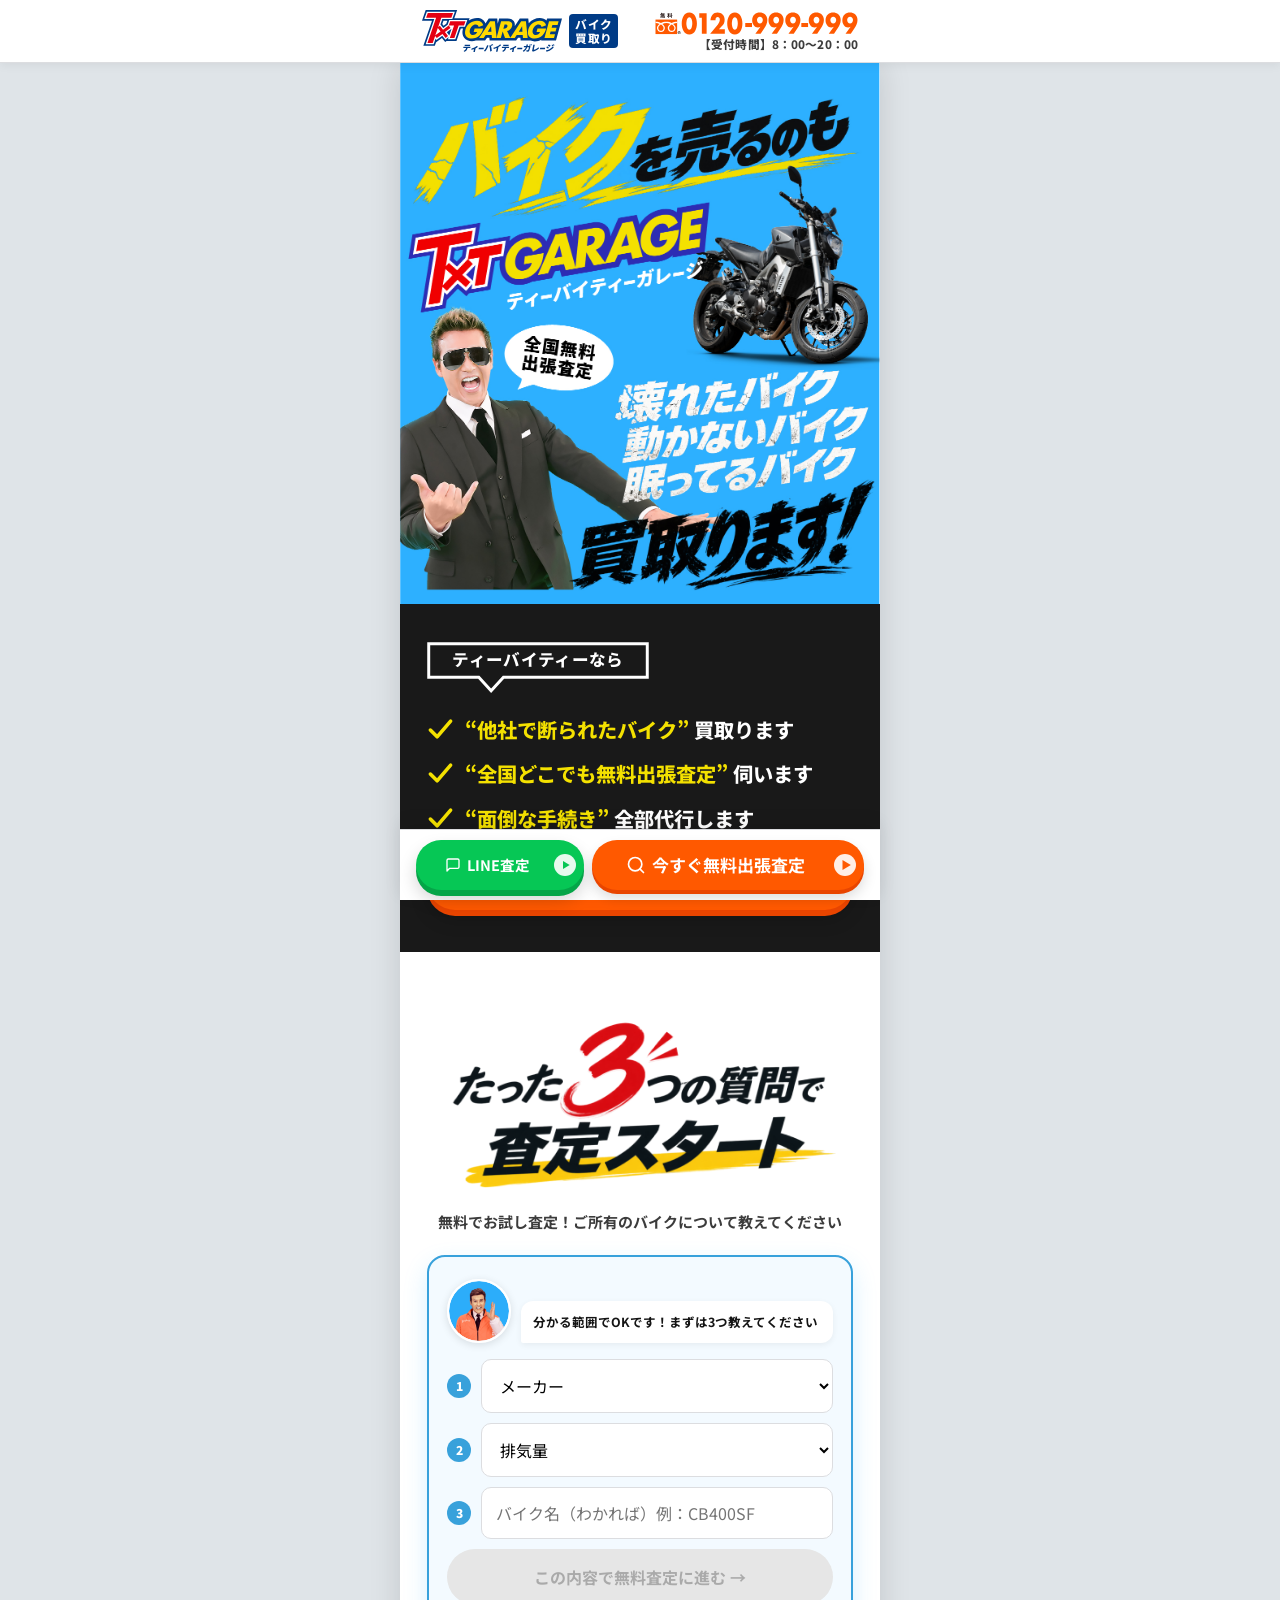
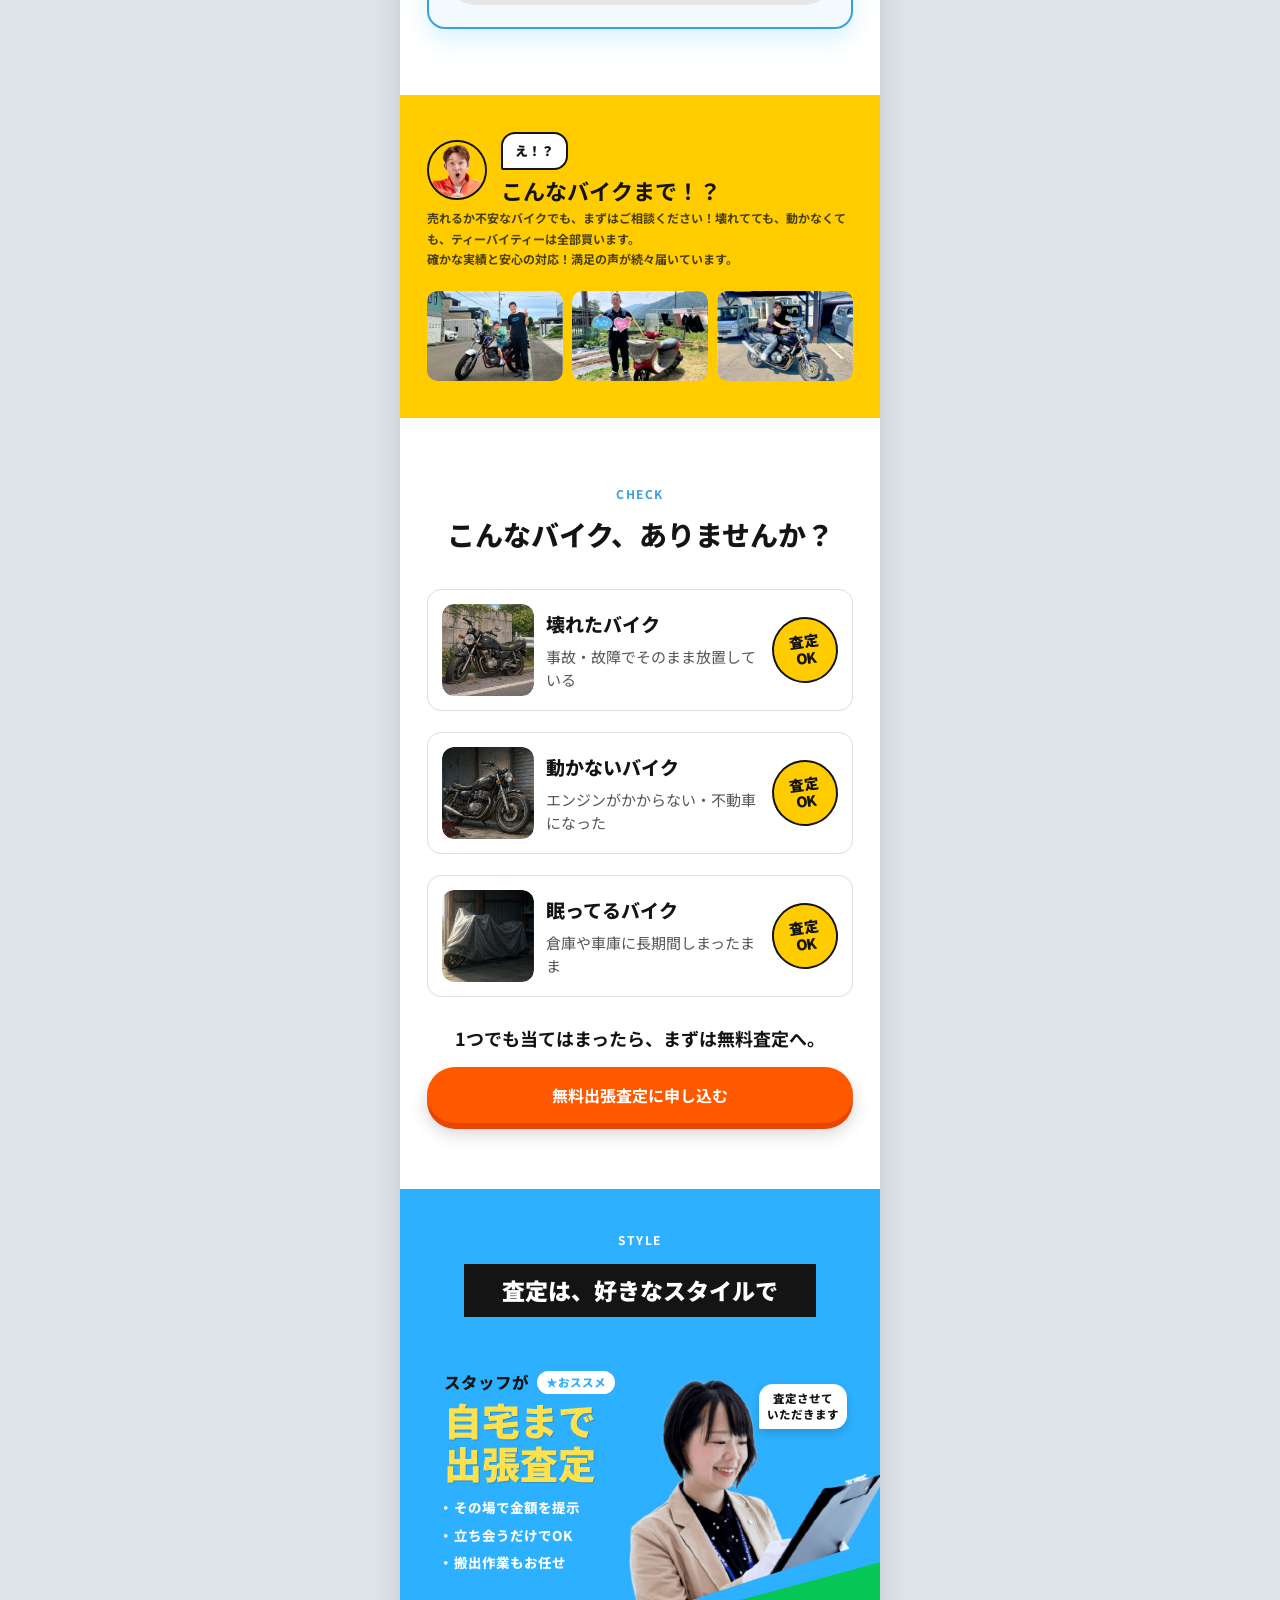
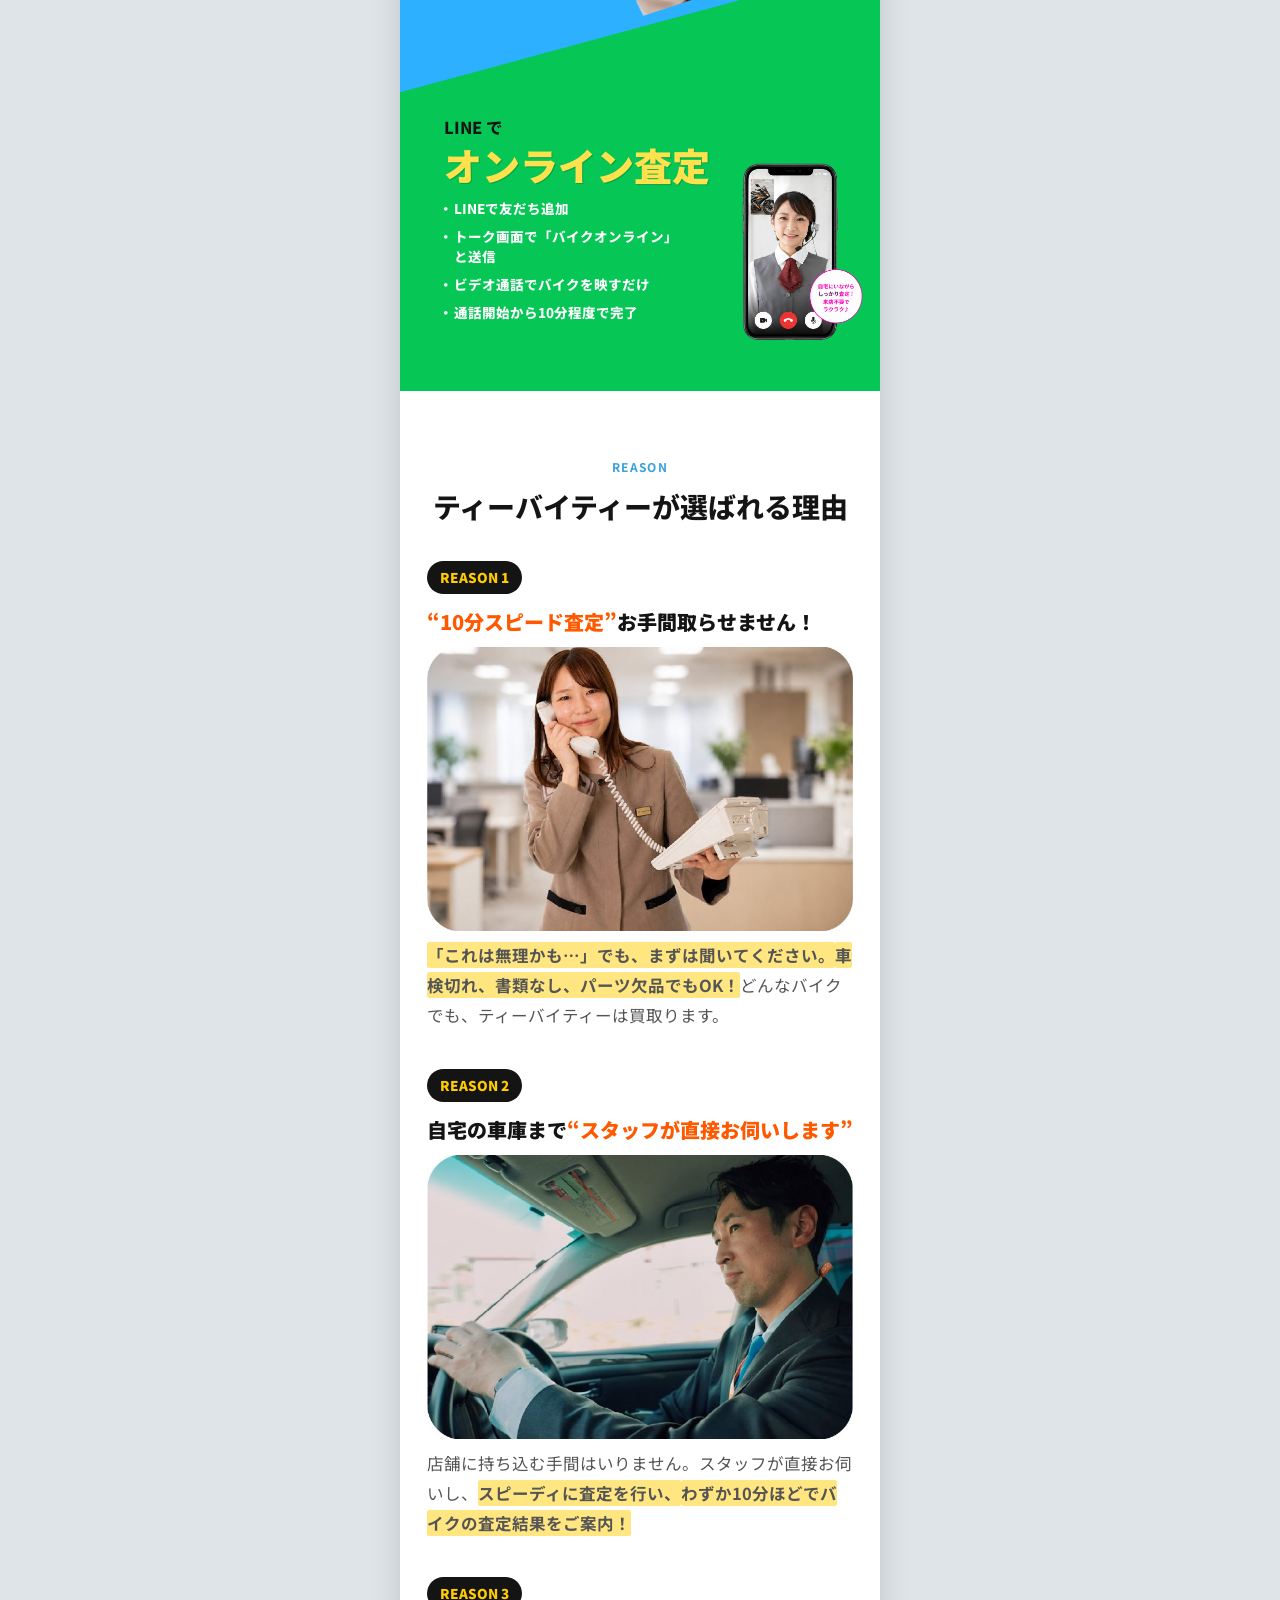
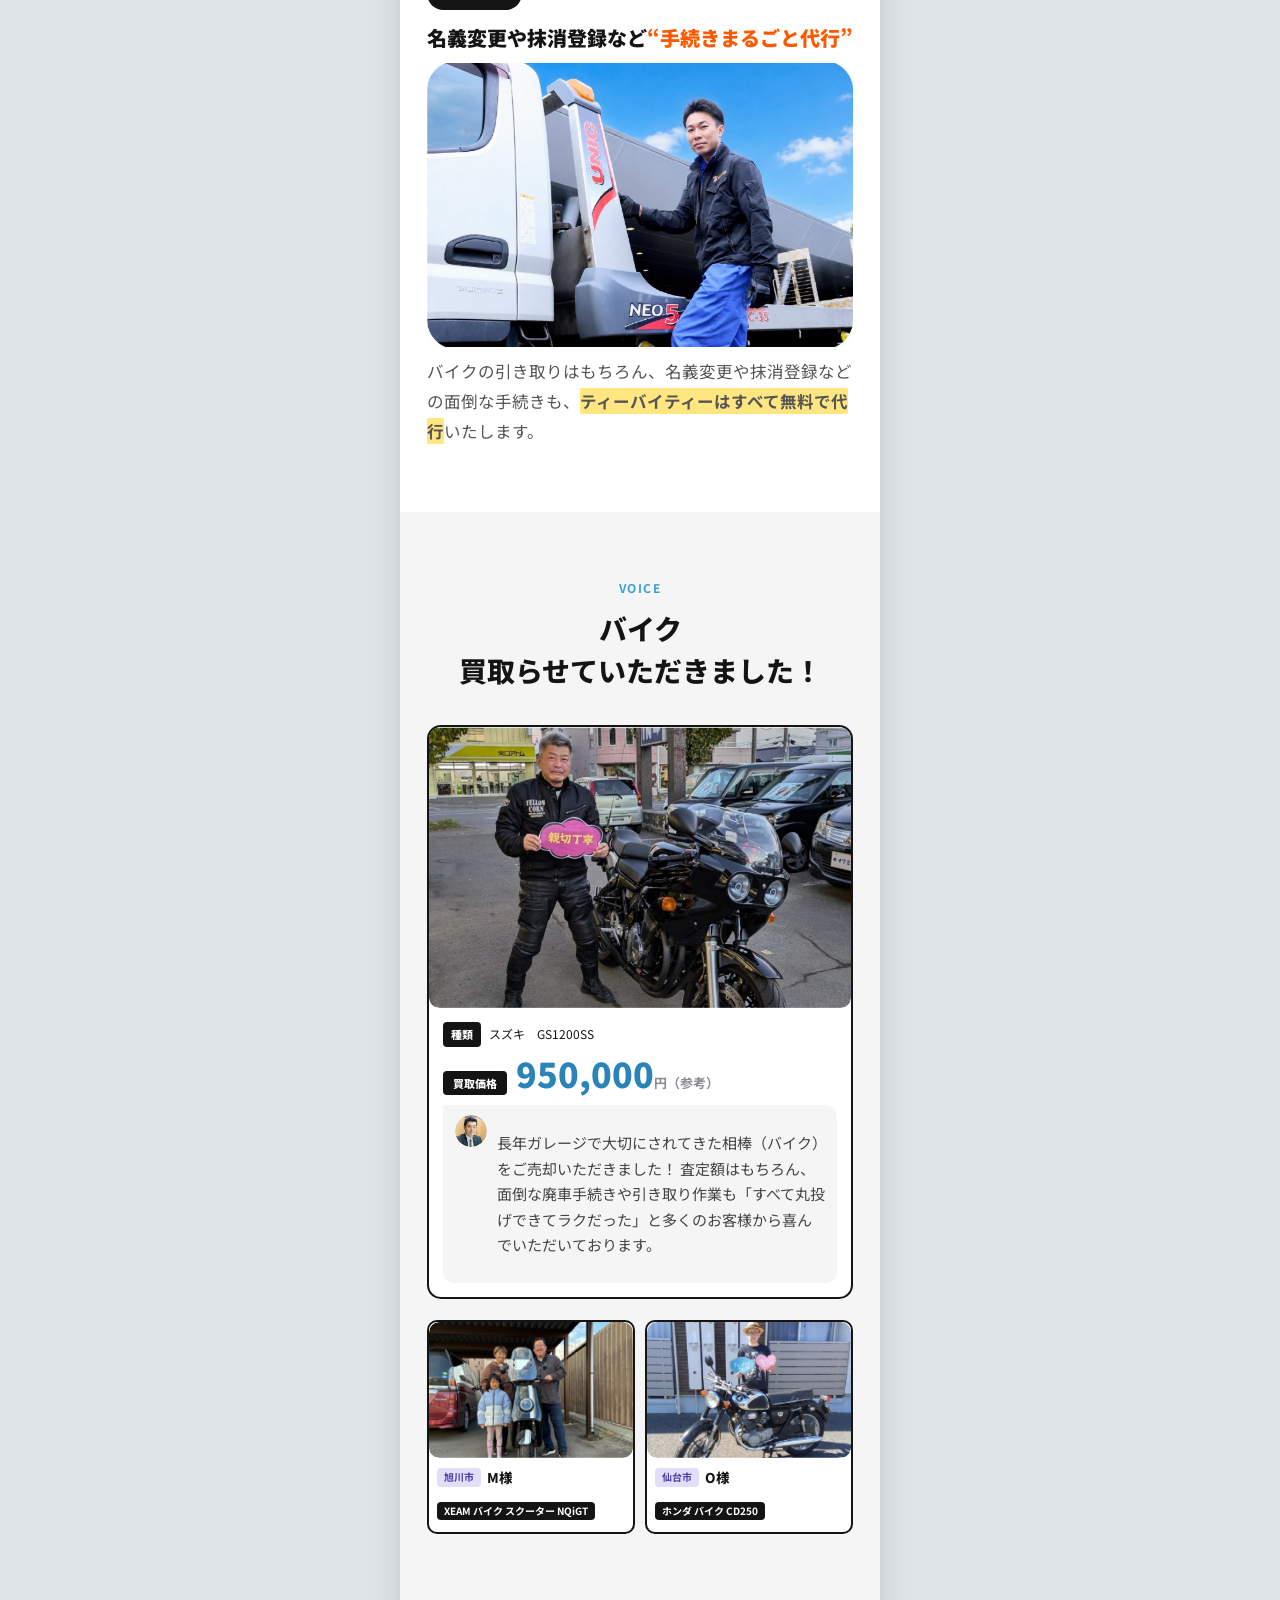
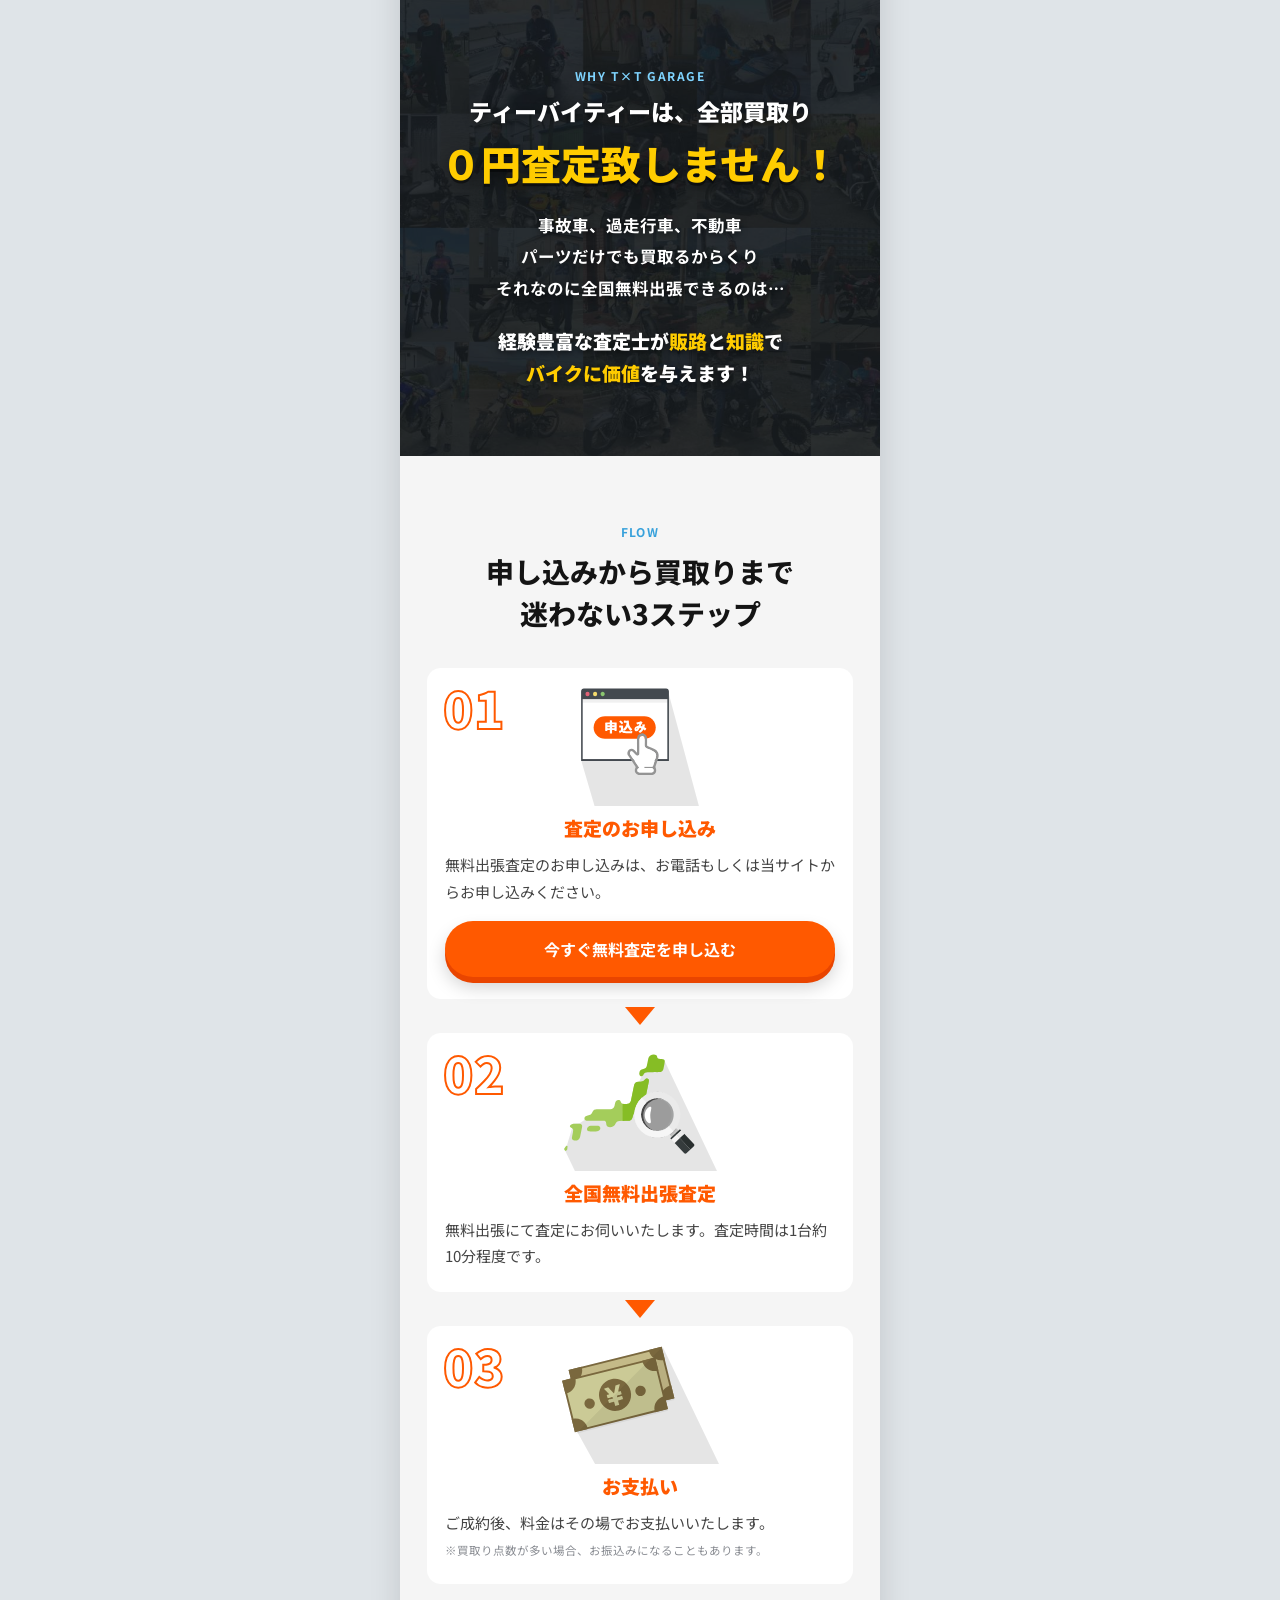
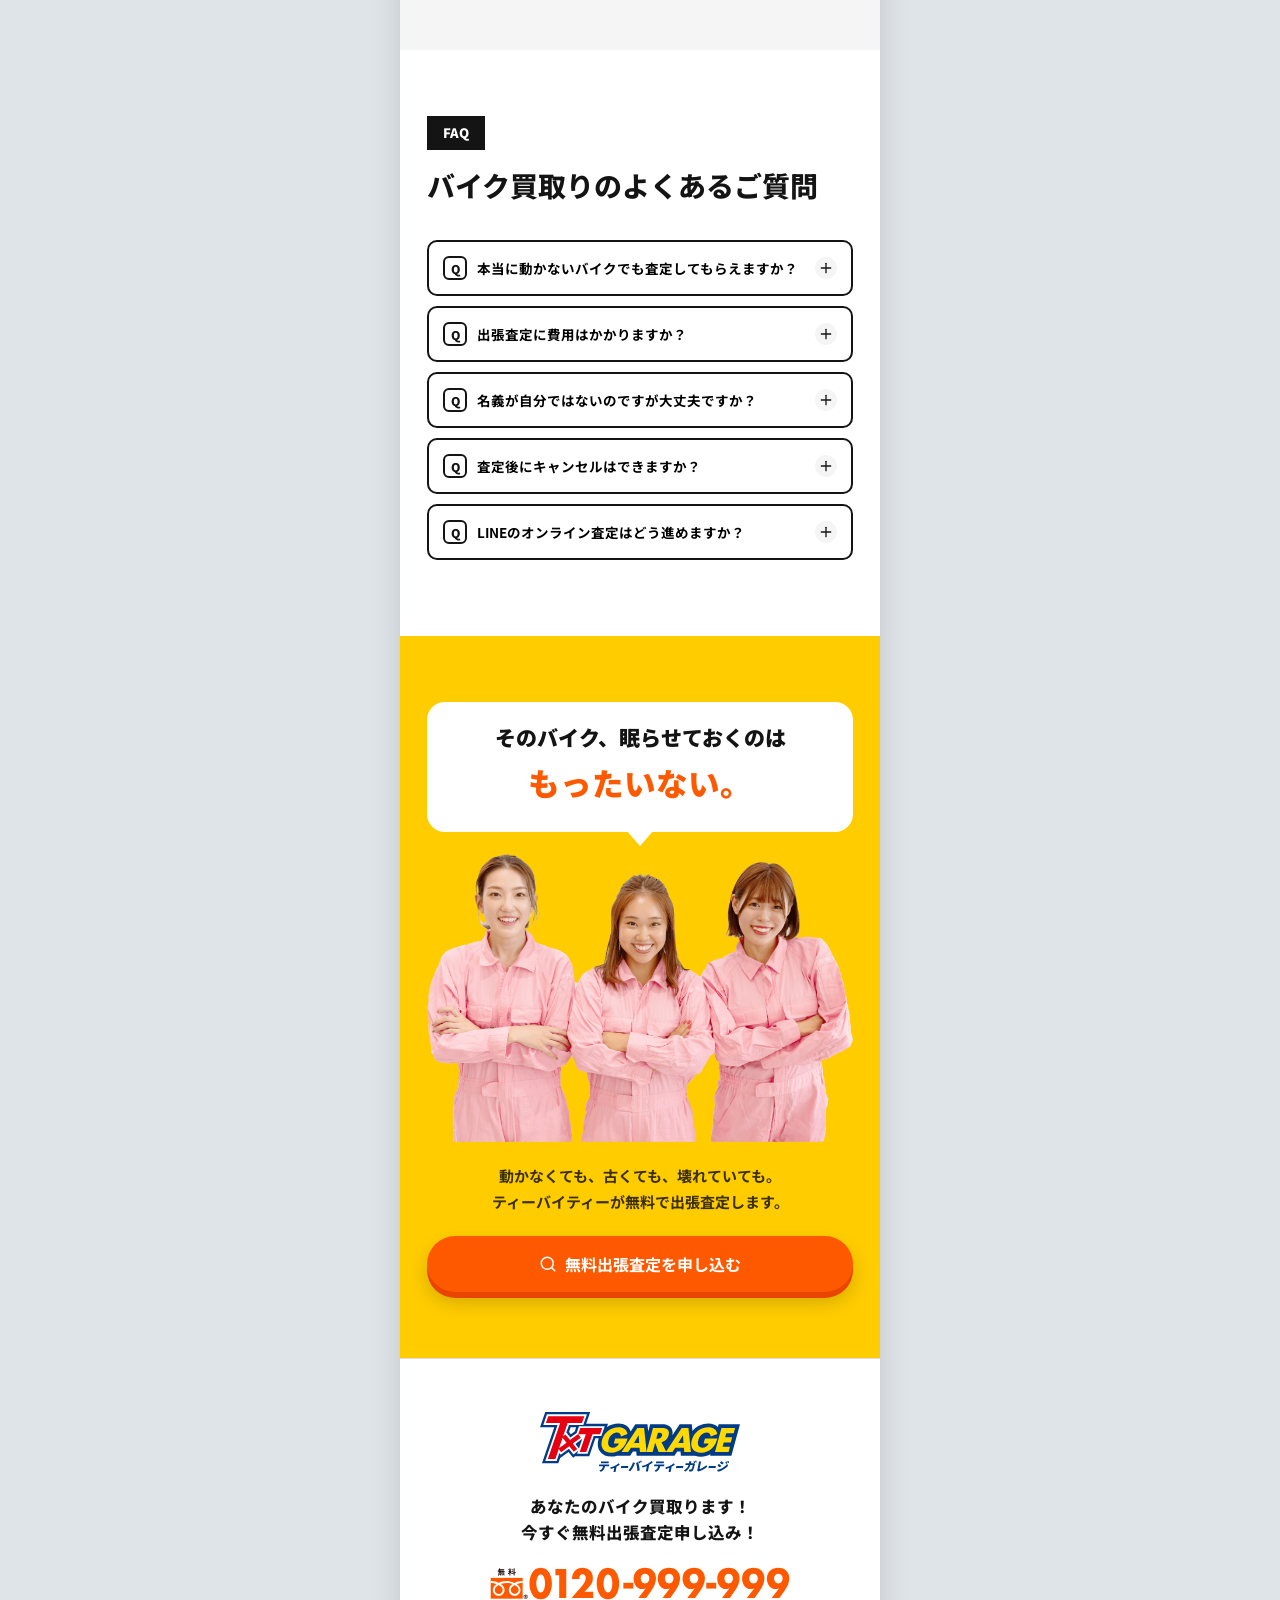
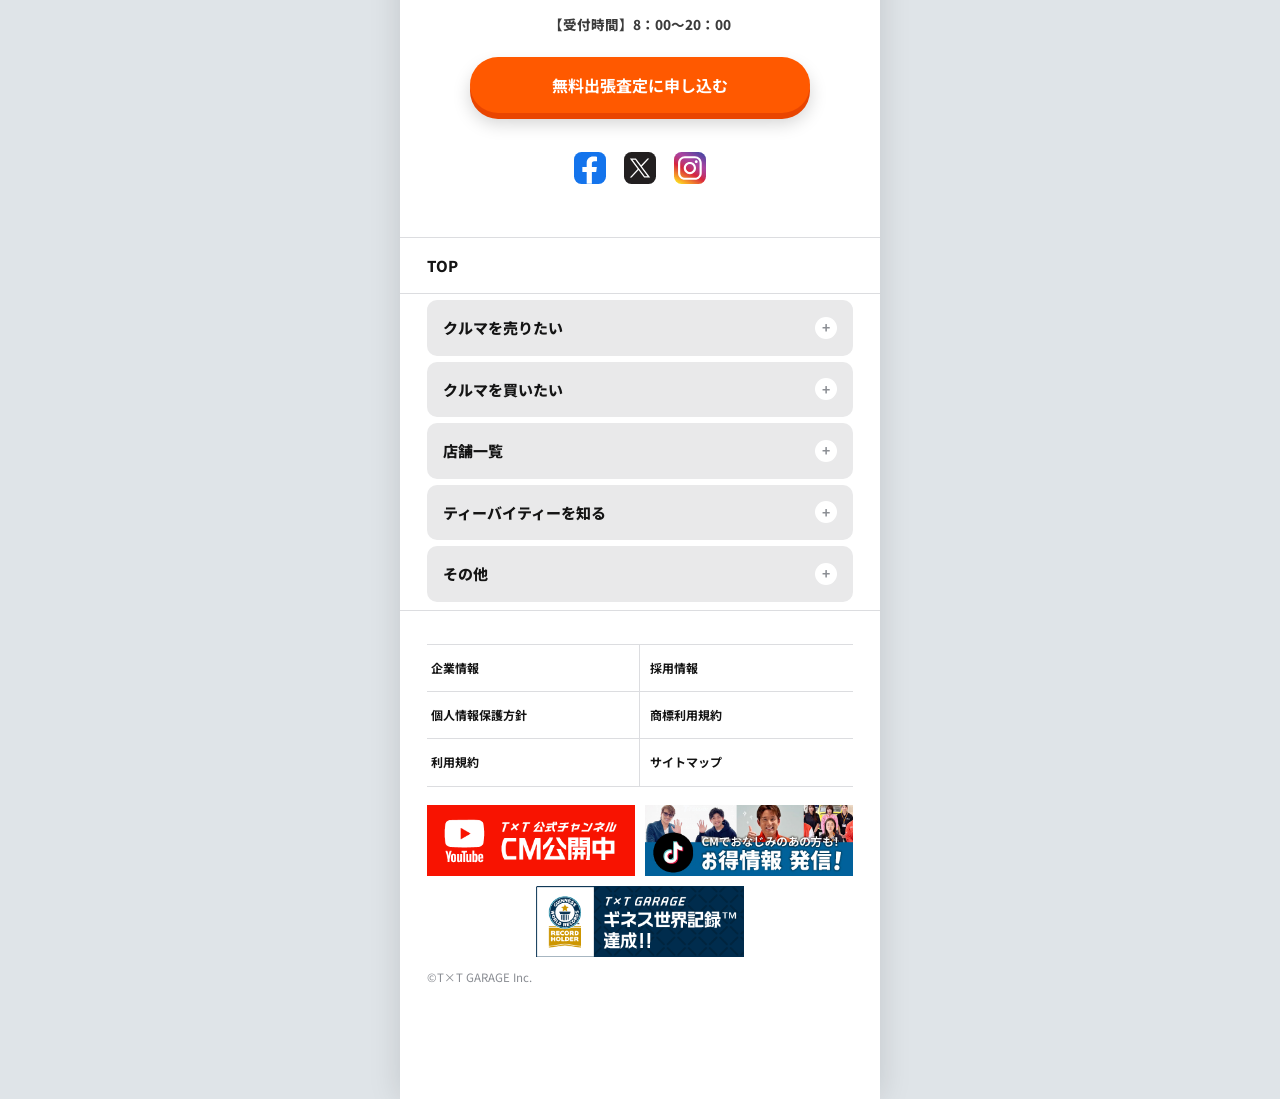
==== index.html @ 156e37b9 "表記統一（買取り）、最終CTA見出しの強調・モーション追加、フッターを公式デザインに再調整、STYLEセクションの文字位置を統一 Co-Authored-By: Claude Sonnet 5 <no" ====
<!DOCTYPE html>
<html lang="ja">
<head>
<meta charset="UTF-8">
<meta name="viewport" content="width=device-width, initial-scale=1.0">
<title>バイク買取 ティーバイティーガレージ｜動かなくても、壊れていても無料出張査定</title>
<meta name="description" content="故障車・不動車・倉庫に眠ったバイクもOK。ティーバイティーガレージの無料出張査定で、あなたのバイクの価値をチェック。">
<!-- 広告経由のLPのため、現時点では検索結果には出さない運用 -->
<meta name="robots" content="noindex, nofollow">

<link rel="shortcut icon" href="img/favicon.ico">

<!-- 端末ごとに入っている日本語フォントが違うと太さがバラつくため、
     Noto Sans JP を直接配信して全端末で同じ見た目にする -->
<link rel="preconnect" href="https://fonts.googleapis.com">
<link rel="preconnect" href="https://fonts.gstatic.com" crossorigin>
<link href="https://fonts.googleapis.com/css2?family=Noto+Sans+JP:wght@400;700;800;900&display=swap" rel="stylesheet">

<link rel="stylesheet" href="css/style.css">
</head>
<body>

<!-- =========================================================
     アイコン定義（シルエットSVG／絵文字不使用）
========================================================= -->
<svg width="0" height="0" style="position:absolute">
  <defs>
    <symbol id="ic-phone" viewBox="0 0 24 24"><path d="M22 16.92v3a2 2 0 0 1-2.18 2 19.79 19.79 0 0 1-8.63-3.07 19.5 19.5 0 0 1-6-6 19.79 19.79 0 0 1-3.07-8.67A2 2 0 0 1 4.11 2h3a2 2 0 0 1 2 1.72c.13.96.36 1.9.7 2.81a2 2 0 0 1-.45 2.11L8.09 9.91a16 16 0 0 0 6 6l1.27-1.27a2 2 0 0 1 2.11-.45c.91.34 1.85.57 2.81.7A2 2 0 0 1 22 16.92z"/></symbol>
    <symbol id="ic-chat" viewBox="0 0 24 24"><path d="M21 15a2 2 0 0 1-2 2H7l-4 4V5a2 2 0 0 1 2-2h14a2 2 0 0 1 2 2z"/></symbol>
    <symbol id="ic-search" viewBox="0 0 24 24"><circle cx="11" cy="11" r="8"/><line x1="21" y1="21" x2="16.65" y2="16.65"/></symbol>
    <symbol id="ic-check" viewBox="0 0 24 24"><polyline points="20 6 9 17 4 12"/></symbol>
    <symbol id="ic-wrench" viewBox="0 0 24 24"><path d="M14.7 6.3a1 1 0 0 0 0 1.4l1.6 1.6a1 1 0 0 0 1.4 0l3.77-3.77a6 6 0 0 1-7.94 7.94l-6.91 6.91a2.12 2.12 0 0 1-3-3l6.91-6.91a6 6 0 0 1 7.94-7.94z"/></symbol>
    <symbol id="ic-alert" viewBox="0 0 24 24"><path d="M10.29 3.86 1.82 18a2 2 0 0 0 1.71 3h16.94a2 2 0 0 0 1.71-3L13.71 3.86a2 2 0 0 0-3.42 0z"/><line x1="12" y1="9" x2="12" y2="13"/><circle cx="12" cy="17" r="0.6" fill="currentColor" stroke="none"/></symbol>
    <symbol id="ic-moon" viewBox="0 0 24 24"><path d="M21 12.79A9 9 0 1 1 11.21 3 7 7 0 0 0 21 12.79z"/></symbol>
    <symbol id="ic-close" viewBox="0 0 24 24"><line x1="18" y1="6" x2="6" y2="18"/><line x1="6" y1="6" x2="18" y2="18"/></symbol>
    <symbol id="ic-star" viewBox="0 0 24 24"><polygon points="12 2 15.09 8.26 22 9.27 17 14.14 18.18 21.02 12 17.77 5.82 21.02 7 14.14 2 9.27 8.91 8.26 12 2"/></symbol>
    <symbol id="ic-plus" viewBox="0 0 24 24"><line x1="12" y1="5" x2="12" y2="19"/><line x1="5" y1="12" x2="19" y2="12"/></symbol>
    <symbol id="ic-photo" viewBox="0 0 24 24"><rect x="3" y="3" width="18" height="18" rx="2"/><circle cx="8.5" cy="8.5" r="1.5"/><path d="M21 15l-5-5L5 21"/></symbol>
    <symbol id="ic-user" viewBox="0 0 24 24"><circle cx="12" cy="8" r="4"/><path d="M4 21a8 8 0 0 1 16 0"/></symbol>
    <symbol id="ic-shield" viewBox="0 0 24 24"><path d="M12 2 4 5v6c0 5 3.4 8.7 8 11 4.6-2.3 8-6 8-11V5z"/></symbol>
    <symbol id="ic-truck" viewBox="0 0 24 24"><rect x="1" y="6" width="14" height="11" rx="1"/><path d="M15 10h4l3 3v4h-7z"/><circle cx="6" cy="19" r="1.6" fill="currentColor" stroke="none"/><circle cx="17.5" cy="19" r="1.6" fill="currentColor" stroke="none"/></symbol>
    <symbol id="ic-doc" viewBox="0 0 24 24"><path d="M14 2H6a2 2 0 0 0-2 2v16a2 2 0 0 0 2 2h12a2 2 0 0 0 2-2V8z"/><polyline points="14 2 14 8 20 8"/></symbol>
    <symbol id="ic-store" viewBox="0 0 24 24"><path d="M3 9l1-5h16l1 5"/><path d="M3 9a2 2 0 0 0 4 0 2 2 0 0 0 4 0 2 2 0 0 0 4 0 2 2 0 0 0 4 0"/><path d="M4 9v10h16V9"/></symbol>
    <symbol id="ic-award" viewBox="0 0 24 24"><circle cx="12" cy="8" r="6"/><path d="M9 13.5 7 22l5-3 5 3-2-8.5"/></symbol>
    <symbol id="ic-play" viewBox="0 0 24 24"><polygon points="9 6 19 12 9 18" fill="currentColor" stroke="none"/></symbol>
  </defs>
</svg>

<!-- ============================================================ -->
<!-- 共通ヘッダー：LP／フォームどちらの画面でも同じものを常時表示する。
     以前は #view-form 側に別デザインの .form-header を持たせていたため、
     フォームに進むとヘッダーが差し替わって見えていた。
     view-lp / view-form の外に置き、どちらの表示状態でも隠さない。 -->
<!-- ============================================================ -->
<header class="site-header">
  <div class="header-inner">
    <a class="logo-mark" href="./" onclick="return goTop()">
      <img class="logo-img" src="img/logo.svg" alt="ティーバイティーガレージ">
      <span class="logo-sub">バイク<br>買取り</span>
    </a>
    <div class="header-cta">
      <a class="tel-btn" href="tel:0120999999">
        <img class="tel-img" src="img/tel.svg" alt="フリーダイヤル 0120-999-999" width="326" height="36">
        <span class="tel-hours">【受付時間】8：00〜20：00</span>
      </a>
    </div>
  </div>
</header>

<!-- ============================================================ -->
<!-- 0. メインLPビュー -->
<!-- ============================================================ -->
<div id="view-lp">

  <!-- ヒーロー：ファーストビューは1枚の写真に集約 -->
  <section class="hero">
    <!-- ファーストビューはキービジュアル1枚に集約。
         キャッチコピー・バイクの状態・CTAの誘導帯まで画像に含まれているため、
         HTML側で文字を重ねると二重になる。
         ただし h1 は SEO とスクリーンリーダー用に .sr-only で残す。 -->
    <h1 class="sr-only">壊れたバイク・動かないバイク・眠ってるバイク、買取ります｜ティーバイティーガレージの全国無料出張査定</h1>
    <div class="hero-photo">
      <!-- ★キービジュアル：img/hero2.jpg（960×1081） -->
      <img class="hero-key" src="img/hero2.jpg" width="960" height="1081"
           fetchpriority="high" decoding="async"
           alt="バイクを売るのもティーバイティーガレージ。壊れたバイク・動かないバイク・眠ってるバイク、買取ります"
           onerror="this.remove()"
           onload="var n=this.parentNode.querySelector('.hero-photo-note'); if(n) n.remove();">
      <div class="hero-photo-note">
        <svg class="icon"><use href="#ic-photo"/></svg>
        <span>img/hero2.jpg</span>
        <span style="opacity:.7;">を置くとここに表示されます</span>
      </div>
    </div>

    <!-- キービジュアル直下の訴求ブロック（アセット8の黒帯部分をHTML化）
         画像に焼き込まず組むことで、文言修正・テキスト検索・読み上げに対応できる。
         LINEボタンは画面下部の追従CTAに常時あるため、ここは申し込みの1本に絞る。 -->
    <div class="hero-points">
      <div class="wrap">
        <div class="hp-label">
          <svg class="hp-label-frame" viewBox="0 0 180 42" preserveAspectRatio="none" aria-hidden="true" focusable="false">
            <path d="M1.4 1.4 H178.6 V28.6 H62 L52 39.6 L42 28.6 H1.4 Z" fill="none" stroke="#fff" stroke-width="2.4" stroke-linejoin="miter"/>
          </svg>
          <span>ティーバイティーなら</span>
        </div>

        <ul class="hp-list">
          <li>
            <svg class="hp-check" viewBox="0 0 24 24" aria-hidden="true" focusable="false"><polyline points="3 12.5 9 18.5 21 4.5"/></svg>
            <span><em>&ldquo;他社で断られたバイク&rdquo;</em> 買取ります</span>
          </li>
          <li>
            <svg class="hp-check" viewBox="0 0 24 24" aria-hidden="true" focusable="false"><polyline points="3 12.5 9 18.5 21 4.5"/></svg>
            <span><em>&ldquo;全国どこでも無料出張査定&rdquo;</em> 伺います</span>
          </li>
          <li>
            <svg class="hp-check" viewBox="0 0 24 24" aria-hidden="true" focusable="false"><polyline points="3 12.5 9 18.5 21 4.5"/></svg>
            <span><em>&ldquo;面倒な手続き&rdquo;</em> 全部代行します</span>
          </li>
        </ul>

        <button class="btn btn-primary hp-cta" onclick="scrollToQuiz()">無料出張査定を申し込む</button>
      </div>
    </div>

  </section>

  <!-- ============================================================ -->
  <!-- 3項目ミニ査定：ヒーローから切り離し、白背景の独立セクションに。
       枠内は水色パネルで色を持たせ、見出しはスクロールでポップイン。 -->
  <!-- ============================================================ -->
  <section class="section quiz-section">
    <div class="wrap">
      <!-- 見出しは画像2枚を同じ座標で重ねた構成。
           question_2.png ＝ 赤い「3」の部分だけ透明に抜いた本体、
           question_3.png ＝ その「3」だけを切り出したもの（同じキャンバスサイズ）。
           重ねると元のロゴになり、「3」だけを別レイヤーとして
           スクロール時にポンと弾ませて出せる。
           画像だけだと読み上げに残らないため、見出しはsr-onlyで別途用意する。 -->
      <h2 class="sr-only">たった3つの質問で査定スタート</h2>
      <div class="quiz-lead-wrap">
        <img class="quiz-lead-base" src="img/question_2.png" width="1933" height="814" alt="" aria-hidden="true">
        <img class="quiz-lead-3 punch-anim" src="img/question_3.png" width="1933" height="814" alt="" aria-hidden="true">
      </div>
      <div class="quiz-sub-row fade-anim">
        <p class="quiz-sub">無料でお試し査定！ご所有のバイクについて教えてください</p>
      </div>

      <div class="quiz-panel">
        <div class="quiz-body">
          <div class="quiz-mascot placeholder-img"><img src="img/shinjo01.png" width="192" height="192" alt="ティーバイティーガレージの査定スタッフ" loading="lazy" onerror="this.remove()"><svg class="icon"><use href="#ic-user"/></svg></div>
          <div class="quiz-bubble">分かる範囲でOKです！まずは3つ教えてください</div>
        </div>

        <div class="quiz-field-row">
          <span class="quiz-field-num">1</span>
          <select id="hero-maker">
            <option value="">メーカー</option>
            <option value="honda">ホンダ</option>
            <option value="yamaha">ヤマハ</option>
            <option value="suzuki">スズキ</option>
            <option value="kawasaki">カワサキ</option>
            <option value="other">その他・輸入車</option>
            <option value="unknown">わからない</option>
          </select>
        </div>
        <div class="quiz-field-row">
          <span class="quiz-field-num">2</span>
          <select id="hero-displacement">
            <option value="">排気量</option>
            <option value="〜125cc">〜125cc</option>
            <option value="126〜250cc">126〜250cc</option>
            <option value="251〜400cc">251〜400cc</option>
            <option value="401cc〜">401cc〜</option>
            <option value="わからない">わからない</option>
          </select>
        </div>
        <div class="quiz-field-row">
          <span class="quiz-field-num">3</span>
          <input type="text" id="hero-model" placeholder="バイク名（わかれば）例：CB400SF">
        </div>

        <button class="btn btn-primary" id="hero-quiz-next" onclick="heroStartAssessment()" disabled>この内容で無料査定に進む →</button>
      </div>
    </div>
  </section>

  <!-- リアクション演出：ティーバイティーらしいノリ -->
  <section class="reaction-strip">
    <div class="wrap">
      <div class="reaction-inner">
        <div class="reaction-avatar placeholder-img"><img src="img/sugiya01.png" width="192" height="192" alt="ティーバイティーガレージのスタッフ" loading="lazy" onerror="this.remove()"><svg class="icon"><use href="#ic-user"/></svg></div>
        <div>
          <div class="reaction-bubble">え！？</div>
          <h3>こんなバイクまで！？</h3>
        </div>
      </div>
      <p>売れるか不安なバイクでも、まずはご相談ください！壊れてても、動かなくても、ティーバイティーは全部買います。</p>
      <p class="reaction-lead">確かな実績と安心の対応！満足の声が続々届いています。</p>
      <div class="reaction-photorow">
        <div class="placeholder-img"><img src="img/1_FTR223.jpg" width="360" height="240" alt="買取させていただいたホンダ FTR223 とお客様" loading="lazy" onerror="this.remove()"><svg class="icon"><use href="#ic-photo"/></svg></div>
        <div class="placeholder-img"><img src="img/2_LET.jpg" width="360" height="240" alt="買取させていただいたスズキのスクーター LET とお客様" loading="lazy" onerror="this.remove()"><svg class="icon"><use href="#ic-photo"/></svg></div>
        <div class="placeholder-img"><img src="img/3_CB400.jpg" width="360" height="240" alt="買取させていただいたホンダ CB400 とお客様" loading="lazy" onerror="this.remove()"><svg class="icon"><use href="#ic-photo"/></svg></div>
      </div>
    </div>
  </section>

  <section class="section">
    <div class="wrap">
      <div class="eyebrow">CHECK</div>
      <h2 class="h-title">こんなバイク、ありませんか？</h2>
      <div class="check-grid">
        <div class="check-card">
          <div class="check-photo placeholder-img"><img src="img/bike1.jpg" width="320" height="320" alt="事故や故障で放置された、傷んだ状態のバイク" loading="lazy" onerror="this.remove()"><svg class="icon"><use href="#ic-wrench"/></svg></div>
          <div>
            <h3>壊れたバイク</h3>
            <p>事故・故障でそのまま放置している</p>
          </div>
          <div class="check-ok">査定<br>OK</div>
        </div>
        <div class="check-card">
          <div class="check-photo placeholder-img"><img src="img/bike2.jpg" width="320" height="320" alt="ガレージに置かれたまま動かなくなったバイク" loading="lazy" onerror="this.remove()"><svg class="icon"><use href="#ic-alert"/></svg></div>
          <div>
            <h3>動かないバイク</h3>
            <p>エンジンがかからない・不動車になった</p>
          </div>
          <div class="check-ok">査定<br>OK</div>
        </div>
        <div class="check-card">
          <div class="check-photo placeholder-img"><img src="img/bike3.jpg" width="320" height="320" alt="カバーを掛けたまま長期間保管されているバイク" loading="lazy" onerror="this.remove()"><svg class="icon"><use href="#ic-moon"/></svg></div>
          <div>
            <h3>眠ってるバイク</h3>
            <p>倉庫や車庫に長期間しまったまま</p>
          </div>
          <div class="check-ok">査定<br>OK</div>
        </div>
      </div>
      <p class="check-lead">1つでも当てはまったら、まずは無料査定へ。</p>
      <button class="btn btn-primary" onclick="scrollToQuiz()">無料出張査定に申し込む</button>
    </div>
  </section>

  <!-- 査定は選べます：出張 or LINE。
       アセット30（ポスター風デザイン）に合わせ、白カード2枚ではなく
       水色→LINEグリーンの一続きのポスターとして構成する。 -->
  <section class="style-poster">
    <div class="wrap style-poster-head">
      <div class="eyebrow" style="color:#fff;">STYLE</div>
      <h2 class="style-poster-title">査定は、好きなスタイルで</h2>
    </div>

    <div class="style-poster-blue">
      <div class="wrap style-poster-row">
        <div class="style-poster-text">
          <p class="style-poster-lead">スタッフが <span class="style-poster-osusume">★おススメ</span></p>
          <p class="style-poster-big">自宅まで<br>出張査定</p>
          <ul class="style-poster-list">
            <li>その場で金額を提示</li>
            <li>立ち会うだけでOK</li>
            <li>搬出作業もお任せ</li>
          </ul>
        </div>
        <div class="style-poster-photo">
          <span class="style-poster-bubble">査定させて<br>いただきます</span>
          <img src="img/satei.png" width="640" height="596" alt="ご自宅まで出張査定に伺うティーバイティーガレージのスタッフ" loading="lazy">
        </div>
      </div>
    </div>

    <div class="style-poster-green">
      <div class="wrap style-poster-row style-poster-row-rev">
        <div class="style-poster-text">
          <p class="style-poster-lead">LINE で</p>
          <p class="style-poster-big style-poster-big-1line">オンライン査定</p>
          <ul class="style-poster-list">
            <li>LINEで友だち追加</li>
            <li>トーク画面で「バイクオンライン」<br>と送信</li>
            <li>ビデオ通話でバイクを映すだけ</li>
            <li>通話開始から10分程度で完了</li>
          </ul>
        </div>
        <div class="style-poster-photo">
          <img src="img/line.png" width="493" height="715" alt="LINEのビデオ通話でオンライン査定を受けている様子" loading="lazy">
        </div>
      </div>
    </div>
  </section>

  <!-- REASON：どこでも無料出張／どんなバイクでもOK -->
  <section class="section">
    <div class="wrap">
      <div class="eyebrow">REASON</div>
      <h2 class="h-title">ティーバイティーが選ばれる理由</h2>

      <div class="reason-block">
        <span class="reason-tag">REASON 1</span>
        <h3><span class="hl-orange">&ldquo;10分スピード査定&rdquo;</span>お手間取らせません！</h3>
        <div class="reason-photo placeholder-img"><img src="img/REASON1.jpg" width="720" height="480" alt="お客様からのご相談を電話で受けるスタッフ" loading="lazy" onerror="this.remove()">
          <svg class="icon icon-lg"><use href="#ic-store"/></svg>
          [画像プレースホルダー]相談受付の写真
        </div>
        <p><mark>「これは無理かも…」でも、まずは聞いてください。</mark><mark>車検切れ、書類なし、パーツ欠品でもOK！</mark>どんなバイクでも、ティーバイティーは買取ります。</p>
      </div>

      <div class="reason-block">
        <span class="reason-tag">REASON 2</span>
        <h3>自宅の車庫まで<span class="hl-orange">&ldquo;スタッフが直接お伺いします&rdquo;</span></h3>
        <div class="reason-photo placeholder-img"><img src="img/REASON2.jpg" width="720" height="480" alt="ご自宅までスタッフが直接お伺いする様子" loading="lazy" onerror="this.remove()">
          <svg class="icon icon-lg"><use href="#ic-truck"/></svg>
          [画像プレースホルダー]出張引き取り風景の写真
        </div>
        <p>店舗に持ち込む手間はいりません。スタッフが直接お伺いし、<mark>スピーディに査定を行い、</mark><mark>わずか10分ほどでバイクの査定結果をご案内！</mark></p>
      </div>

      <div class="reason-block">
        <span class="reason-tag">REASON 3</span>
        <h3>名義変更や抹消登録など<span class="hl-orange">&ldquo;手続きまるごと代行&rdquo;</span></h3>
        <div class="reason-photo placeholder-img"><img src="img/REASON3.jpg" width="720" height="480" alt="名義変更や廃車手続きの書類対応" loading="lazy" onerror="this.remove()">
          <svg class="icon icon-lg"><use href="#ic-doc"/></svg>
          [画像プレースホルダー]手続き・書類対応の写真
        </div>
        <p>バイクの引き取りはもちろん、名義変更や抹消登録などの面倒な手続きも、<mark>ティーバイティーはすべて無料で代行</mark>いたします。</p>
      </div>
    </div>
  </section>

  <section class="section gray">
    <div class="wrap">
      <div class="eyebrow">VOICE</div>
      <h2 class="h-title">バイク<br>買取らせていただきました！</h2>

      <div class="proof-card">
        <div class="proof-photo placeholder-img"><img src="img/1_GS1200SS.jpg" width="720" height="480" alt="買取させていただいたスズキ GS1200SS とお客様" loading="lazy" onerror="this.remove()">
          <svg class="icon icon-lg"><use href="#ic-photo"/></svg>
          [画像プレースホルダー]お客様＋買取車両の写真
        </div>
        <div class="proof-body">
          <div class="proof-type-row"><span class="lbl">種類</span><span>スズキ　GS1200SS</span></div>
          <div class="proof-price-row">
            <span class="proof-price-lbl">買取価格</span>
            <span class="proof-price">950,000<span>円（参考）</span></span>
          </div>
          <div class="proof-comment">
            <div class="mini-avatar placeholder-img"><img src="img/04_staff.jpg" width="120" height="120" alt="担当スタッフ" loading="lazy" onerror="this.remove()"><svg class="icon" style="width:14px;height:14px;"><use href="#ic-user"/></svg></div>
            <p>長年ガレージで大切にされてきた相棒（バイク）をご売却いただきました！ 査定額はもちろん、面倒な廃車手続きや引き取り作業も「すべて丸投げできてラクだった」と多くのお客様から喜んでいただいております。</p>
          </div>
        </div>
      </div>

      <div class="mini-proof-grid">
        <div class="mini-proof">
          <div class="mini-proof-photo placeholder-img"><img src="img/4_XEAM.jpg" width="480" height="320" alt="M様からお預かりしたXEAMのスクーター NQiGT" loading="lazy" onerror="this.remove()"><svg class="icon"><use href="#ic-photo"/></svg></div>
          <div class="mini-proof-tags">
            <div class="name"><span class="chip chip-loc">旭川市</span>M様</div>
            <span class="chip chip-model">XEAM バイク スクーター NQiGT</span>
          </div>
        </div>
        <div class="mini-proof">
          <div class="mini-proof-photo placeholder-img"><img src="img/CD250.jpg" width="480" height="320" alt="O様からお預かりしたホンダ CD250" loading="lazy" onerror="this.remove()"><svg class="icon"><use href="#ic-photo"/></svg></div>
          <div class="mini-proof-tags">
            <div class="name"><span class="chip chip-loc">仙台市</span>O様</div>
            <span class="chip chip-model">ホンダ バイク CD250</span>
          </div>
        </div>
      </div>

    </div>
  </section>

  <section class="section why">
    <div class="wrap">
      <div class="eyebrow">WHY T×T GARAGE</div>
      <h2 class="why-title">ティーバイティーは、全部買取り</h2>
      <p class="why-punch">０円査定致しません！</p>
      <p class="why-lead">事故車、過走行車、不動車<br>パーツだけでも買取るからくり<br>それなのに全国無料出張できるのは…</p>
      <p class="why-close">経験豊富な査定士が<span class="hl-yellow">販路</span>と<span class="hl-yellow">知識</span>で<br><span class="hl-yellow">バイクに価値</span>を与えます！</p>
    </div>
  </section>

  <section class="section gray">
    <div class="wrap">
      <div class="eyebrow">FLOW</div>
      <h2 class="h-title">申し込みから買取りまで<br>迷わない3ステップ</h2>
      <div class="flow-list">

        <div class="flow-card">
          <span class="flow-num">01</span>
          <div class="flow-icon"><img src="img/flow_01_pc.svg" width="154" height="154" alt="" loading="lazy"></div>
          <h3>査定のお申し込み</h3>
          <p>無料出張査定のお申し込みは、お電話もしくは当サイトからお申し込みください。</p>
          <button class="btn btn-primary flow-cta" onclick="scrollToQuiz()">今すぐ無料査定を申し込む</button>
        </div>

        <div class="flow-card">
          <span class="flow-num">02</span>
          <div class="flow-icon"><img src="img/flow_02_pc.svg" width="162" height="124" alt="" loading="lazy"></div>
          <h3>全国無料出張査定</h3>
          <p>無料出張にて査定にお伺いいたします。査定時間は1台約10分程度です。</p>
        </div>

        <div class="flow-card">
          <span class="flow-num">03</span>
          <div class="flow-icon"><img src="img/flow_03_pc.svg" width="148" height="110" alt="" loading="lazy"></div>
          <h3>お支払い</h3>
          <p>ご成約後、料金はその場でお支払いいたします。<br><span class="flow-note">※買取り点数が多い場合、お振込みになることもあります。</span></p>
        </div>

      </div>
    </div>
  </section>


  <section class="section">
    <div class="wrap">
      <div class="faq-title-bar">FAQ</div>
      <h2 class="h-title" style="text-align:left;margin-top:0;">バイク買取りのよくあるご質問</h2>
      <div id="faq-list">
        <div class="faq-item faq-v2">
          <button class="faq-q" onclick="toggleFaq(this)">
            <span style="display:flex;align-items:center;gap:10px;"><span class="q-mark">Q</span> 本当に動かないバイクでも査定してもらえますか？</span>
            <svg class="icon faq-toggle-icon"><use href="#ic-plus"/></svg>
          </button>
          <div class="faq-a"><p>はい。事故車・不動車・長期保管のバイクも査定実績多数です。まずはお気軽にご相談ください。</p></div>
        </div>
        <div class="faq-item faq-v2">
          <button class="faq-q" onclick="toggleFaq(this)">
            <span style="display:flex;align-items:center;gap:10px;"><span class="q-mark">Q</span> 出張査定に費用はかかりますか？</span>
            <svg class="icon faq-toggle-icon"><use href="#ic-plus"/></svg>
          </button>
          <div class="faq-a"><p>出張費・査定費は全国どこでも無料です（一部離島を除く）。</p></div>
        </div>
        <div class="faq-item faq-v2">
          <button class="faq-q" onclick="toggleFaq(this)">
            <span style="display:flex;align-items:center;gap:10px;"><span class="q-mark">Q</span> 名義が自分ではないのですが大丈夫ですか？</span>
            <svg class="icon faq-toggle-icon"><use href="#ic-plus"/></svg>
          </button>
          <div class="faq-a"><p>事前にご相談いただければ対応可能な場合がございます。まずはお問い合わせください。</p></div>
        </div>
        <div class="faq-item faq-v2">
          <button class="faq-q" onclick="toggleFaq(this)">
            <span style="display:flex;align-items:center;gap:10px;"><span class="q-mark">Q</span> 査定後にキャンセルはできますか？</span>
            <svg class="icon faq-toggle-icon"><use href="#ic-plus"/></svg>
          </button>
          <div class="faq-a"><p>もちろん可能です。ご納得いただけない場合、無理な引き取りは致しません。</p></div>
        </div>
        <div class="faq-item faq-v2">
          <button class="faq-q" onclick="toggleFaq(this)">
            <span style="display:flex;align-items:center;gap:10px;"><span class="q-mark">Q</span> LINEのオンライン査定はどう進めますか？</span>
            <svg class="icon faq-toggle-icon"><use href="#ic-plus"/></svg>
          </button>
          <div class="faq-a"><p>LINEで友だち追加のうえ、トーク画面右上の通話ボタンからビデオ通話に切り替えてください。スタッフがバイクを映していただきながら査定します。通話開始から10分程度で完了します（受付 10:00〜19:00／水曜定休）。すぐに通話が難しい場合は、トークで車両情報をお送りいただく形でも承ります。</p></div>
        </div>
      </div>
    </div>
  </section>

  <!-- アセット31準拠：黄色地＋吹き出し＋スタッフ写真の構成 -->
  <section class="section final-cta">
    <div class="wrap">
      <div class="final-cta-bubble">
        <h2>そのバイク、眠らせておくのは<br><span class="final-cta-emphasis punch-anim">もったいない。</span></h2>
      </div>
      <!-- 背景が透過のスタッフ3名の写真。額縁は付けず、黄色地に直接乗せる -->
      <img class="final-cta-photo" src="img/staff-3.png" width="760" height="519" alt="ティーバイティーガレージのスタッフ3名" loading="lazy">
      <p>動かなくても、古くても、壊れていても。<br>ティーバイティーが無料で出張査定します。</p>
      <div class="hero-cta-group" style="display:flex;flex-direction:column;gap:10px;">
        <button class="btn btn-primary" onclick="scrollToQuiz()">
          <svg class="icon"><use href="#ic-search"/></svg> 無料出張査定を申し込む
        </button>
      </div>
    </div>
  </section>

  <!-- ============================================================ -->
  <!-- フッター直前のブランドブロック（公式サイト下部に合わせた構成） -->
  <!-- ============================================================ -->
  <section class="footer-brand">
    <div class="wrap">
      <img class="fb-logo" src="img/logo.svg" alt="ティーバイティーガレージ" width="274" height="82">
      <p class="fb-tagline">あなたのバイク買取ります！<br>今すぐ無料出張査定申し込み！</p>
      <a class="fb-tel" href="tel:0120999999">
        <img src="img/tel.svg" alt="フリーダイヤル 0120-999-999" width="326" height="36">
      </a>
      <p class="fb-tel-hours">【受付時間】8：00〜20：00</p>
      <button class="btn btn-primary fb-cta" onclick="scrollToQuiz()">無料出張査定に申し込む</button>

      <!-- 公式SNSアカウント（txt-garage.jp 記載の実アカウント。アイコンは公式配布の色付きSVG） -->
      <div class="fb-sns">
        <a href="https://www.facebook.com/txtgarage/" target="_blank" rel="noopener" aria-label="Facebook"><img src="img/icon_facebook.svg" width="32" height="32" alt=""></a>
        <a href="https://x.com/txtgarage" target="_blank" rel="noopener" aria-label="X（旧Twitter）"><img src="img/icon_x.svg" width="32" height="32" alt=""></a>
        <a href="https://www.instagram.com/txtgarage/" target="_blank" rel="noopener" aria-label="Instagram"><img src="img/icon_instagram.svg" width="32" height="32" alt=""></a>
      </div>
    </div>
  </section>

  <!-- ============================================================ -->
  <!-- サイトメニュー（公式サイト txt-garage.jp の下部アコーディオンに合わせる）
       各カテゴリはネイティブの <details> で開閉。
       リンク先はすべて公式サイト(txt-garage.jp)の実ページ。
       当LPはバイク買取専用の1ページ構成のため、他事業のページは
       すべて外部リンク（別タブ）として扱う。 -->
  <!-- ============================================================ -->
  <nav class="footer-nav">
    <a class="footer-nav-top" href="https://www.txt-garage.jp/" target="_blank" rel="noopener">TOP</a>

    <details class="footer-nav-item">
      <summary>クルマを売りたい</summary>
      <ul>
        <li><a href="https://www.txt-garage.jp/" target="_blank" rel="noopener">クルマ買取</a></li>
        <li><a href="https://www.txt-garage.jp/selltire/" target="_blank" rel="noopener">タイヤ・ホイール買取</a></li>
        <li><a href="https://www.txt-garage.jp/selljobcar/" target="_blank" rel="noopener">農機具買取</a></li>
        <li><a href="https://www.txt-garage.jp/jobmachine/" target="_blank" rel="noopener">建機買取</a></li>
        <li><a href="https://www.txt-garage.jp/scrap/" target="_blank" rel="noopener">廃車</a></li>
        <li><a href="https://www.txt-garage.jp/sellhobby/" target="_blank" rel="noopener">バイク・ホビー・ボート買取</a></li>
        <li><a href="https://www.txt-garage.jp/truck/" target="_blank" rel="noopener">トラック買取</a></li>
      </ul>
    </details>

    <details class="footer-nav-item">
      <summary>クルマを買いたい</summary>
      <ul>
        <li><a href="https://www.txt-garage.jp/imamiru/" target="_blank" rel="noopener">クルマ販売</a></li>
        <li><a href="https://www.txt-garage.jp/shop/" target="_blank" rel="noopener">店舗を探す</a></li>
      </ul>
    </details>

    <details class="footer-nav-item">
      <summary>店舗一覧</summary>
      <ul>
        <li><a href="https://www.txt-garage.jp/shop/hokkaido/" target="_blank" rel="noopener">北海道エリア</a></li>
        <li><a href="https://www.txt-garage.jp/shop/tohoku/" target="_blank" rel="noopener">東北エリア</a></li>
        <li><a href="https://www.txt-garage.jp/shop/hokuriku/" target="_blank" rel="noopener">北陸エリア</a></li>
        <li><a href="https://www.txt-garage.jp/shop/kanto/" target="_blank" rel="noopener">関東エリア</a></li>
        <li><a href="https://www.txt-garage.jp/shop/tokai/" target="_blank" rel="noopener">東海エリア</a></li>
        <li><a href="https://www.txt-garage.jp/shop/kansai/" target="_blank" rel="noopener">関西エリア</a></li>
        <li><a href="https://www.txt-garage.jp/shop/nishinihon/" target="_blank" rel="noopener">西日本エリア</a></li>
        <li><a href="https://www.txt-garage.jp/shop/okinawa/" target="_blank" rel="noopener">沖縄エリア</a></li>
      </ul>
    </details>

    <details class="footer-nav-item">
      <summary>ティーバイティーを知る</summary>
      <ul>
        <li><a href="https://www.txt-garage.jp/sell/" target="_blank" rel="noopener">ティーバイティーガレージとは</a></li>
        <li><a href="https://www.txt-garage.jp/flow/" target="_blank" rel="noopener">詳しい無料査定の流れ</a></li>
        <li><a href="https://www.txt-garage.jp/faqs/" target="_blank" rel="noopener">よくあるご質問</a></li>
        <li><a href="https://www.txt-garage.jp/cm/" target="_blank" rel="noopener">テレビCMを見る</a></li>
        <li><a href="https://www.txt-garage.jp/guinness/" target="_blank" rel="noopener">ギネス世界記録</a></li>
      </ul>
    </details>

    <details class="footer-nav-item">
      <summary>その他</summary>
      <ul>
        <li><a href="https://www.txt-garage.jp/topics/" target="_blank" rel="noopener">お知らせ</a></li>
        <li><a href="https://www.txt-garage.jp/results/" target="_blank" rel="noopener">わたしたちティーバイティーに売りました</a></li>
        <li><a href="https://www.txt-garage.jp/valuation/" target="_blank" rel="noopener">買取相場</a></li>
        <li><a href="https://www.txt-garage.jp/review/" target="_blank" rel="noopener">クチコミを見る</a></li>
      </ul>
    </details>
  </nav>

  <footer>
    <div class="wrap">
      <!-- ロゴ＋会社情報ブロックは公式フッターに存在しないため削除。
           運営会社名・電話・LINE・対応エリアの情報自体は、
           上の footer-brand セクションと LP冒頭のヘッダーに既に出ている。 -->

      <!-- 2列リンクは公式サイト(txt-garage.jp)の並び順・罫線つき表組みに合わせる。
           企業情報・採用情報・商標利用規約は親会社(txt-holdings.com)の実ページ、
           個人情報保護方針・利用規約・サイトマップは txt-garage.jp の実ページ。 -->
      <div class="foot-links">
        <a href="https://txt-holdings.com/" target="_blank" rel="noopener">企業情報</a>
        <a href="https://txt-holdings.com/recruit/" target="_blank" rel="noopener">採用情報</a>
        <a href="https://www.txt-garage.jp/privacypolicy/" target="_blank" rel="noopener">個人情報保護方針</a>
        <a href="https://txt-holdings.com/trademark/" target="_blank" rel="noopener">商標利用規約</a>
        <a href="https://www.txt-garage.jp/terms/" target="_blank" rel="noopener">利用規約</a>
        <a href="https://www.txt-garage.jp/sitemap/" target="_blank" rel="noopener">サイトマップ</a>
      </div>

      <!-- バナーは公式サイトと同じ並び：YouTube・TikTokを2列、
           ギネス世界記録はその下に1列ぶん幅で中央寄せ -->
      <div class="footer-banners">
        <a href="https://www.youtube.com/@txt_garage" target="_blank" rel="noopener"><img src="img/bnr_youtube.png" width="328" height="112" alt="T×T公式チャンネル CM公開中"></a>
        <a href="https://www.tiktok.com/@txt_garage" target="_blank" rel="noopener"><img src="img/bnr_tiktok.jpg" width="328" height="112" alt="TikTok CMでおなじみのあの方も！お得情報発信！"></a>
        <a class="footer-banner-wide" href="https://www.txt-garage.jp/guinness/" target="_blank" rel="noopener"><img src="img/bnr_gwr.png" width="328" height="112" alt="T×T GARAGE ギネス世界記録™達成!!"></a>
      </div>

      <p class="note">©T×T GARAGE Inc.</p>
    </div>
  </footer>

  <!-- 末尾の丸アイコンは公式サイトの下部固定バーと同じ「白丸＋再生三角」の飾り -->
  <div class="float-cta">
    <button class="btn btn-line" onclick="openLineDummy('float')">
      <svg class="icon"><use href="#ic-chat"/></svg><span>LINE査定</span>
      <span class="btn-endcap"><svg class="icon icon-fill"><use href="#ic-play"/></svg></span>
    </button>
    <button class="btn btn-primary" onclick="scrollToQuiz()">
      <svg class="icon"><use href="#ic-search"/></svg><span>今すぐ無料出張査定</span>
      <span class="btn-endcap"><svg class="icon icon-fill"><use href="#ic-play"/></svg></span>
    </button>
  </div>
</div>


<!-- ============================================================ -->
<!-- 1. 無料おためし査定フォーム ビュー -->
<!-- ============================================================ -->
<div id="view-form" class="hidden">

  <div class="form-body">
    <div class="form-step active" id="step-1">

      <div class="price-notice">
        <div class="quiz-mascot placeholder-img"><img src="img/shinjo01.png" width="192" height="192" alt="ティーバイティーガレージの査定スタッフ" loading="lazy" onerror="this.remove()"><svg class="icon"><use href="#ic-user"/></svg></div>
        <div class="price-notice-bubble">
          <p>バイクの買取価格は市場の相場により変動しております。<br>ご入力いただいた内容をもとに、最新の相場を改めてご案内いたします。</p>
        </div>
      </div>

      <!-- ファーストビューのミニ査定(メーカー・排気量・車種名)で得た回答は
           画面には出さず、送信データとして持ち回すだけの非表示項目にする。
           heroStartAssessment() がここへ値をセットする。 -->
      <input type="hidden" id="f-maker">
      <input type="hidden" id="f-displacement">
      <input type="hidden" id="f-model">

      <div class="field">
        <label>お名前<span class="required">必須</span></label>
        <input type="text" id="f-name" placeholder="例：山田 太郎">
      </div>
      <div class="field">
        <label>電話番号<span class="required">必須</span></label>
        <input type="tel" id="f-tel" placeholder="例：09012345678" inputmode="numeric">
      </div>
      <div class="field">
        <label>郵便番号<span class="field-note">（出張エリア確認用）</span><span class="required">必須</span></label>
        <input type="text" id="f-postal" placeholder="例：1234567" inputmode="numeric" autocomplete="postal-code" maxlength="8">
      </div>
      <div class="field">
        <label>ご住所<span class="field-note">（郵便番号から自動表示）</span></label>
        <input type="text" id="f-address" readonly placeholder="郵便番号を入力すると表示されます">
      </div>
      <div class="field">
        <label>ご希望の査定日時<span class="optional">任意</span></label>
        <select id="f-datetime">
          <option value="">選択してください</option>
          <option>平日 午前</option>
          <option>平日 午後</option>
          <option>土日 午前</option>
          <option>土日 午後</option>
          <option>いつでも可</option>
        </select>
      </div>

    </div>
  </div>

  <div class="form-nav">
    <div class="form-nav-inner">
      <button class="btn btn-primary" id="btn-next" onclick="submitLead()">次へ →</button>
    </div>
  </div>
</div>


<!-- ============================================================ -->
<!-- 離脱防止：LINE査定案内モーダル -->
<!-- ============================================================ -->
<div id="exit-modal-overlay" class="hidden">
  <div class="exit-modal">
    <button class="exit-modal-close" onclick="closeExitModal()"><svg class="icon" style="width:13px;height:13px;"><use href="#ic-close"/></svg></button>
    <div class="exit-modal-banner">
      <!-- 文言はline.jpg側に焼き込み済みで、以前は文字と画像が重なって
           見えていたため、テキストのオーバーレイは廃止して画像だけにする -->
      <img class="exit-modal-img" src="img/line.jpg" alt="LINEオンライン査定でもっと簡単に。ビデオ通話でバイクを映すだけ、10分程度で査定できます。手順：01 LINEから査定スタート／02 通話ボタンをタップ／03 ビデオ通話でその場で査定" loading="lazy" onerror="this.parentElement.remove()">
    </div>
    <div class="exit-modal-body">
      <button class="btn btn-line" onclick="openLineDummy('exit-modal')">LINE査定</button>
      <a class="exit-modal-detail" onclick="openLineDetailDummy()">＞ 詳細はこちら</a>
    </div>
  </div>
</div>


<script>
function el(id){ return document.getElementById(id); }

/* ---------- ヒーロー埋め込みミニ査定（3項目を最初から表示） ---------- */
const heroMakerSelect = el('hero-maker');
const heroDisplacementSelect = el('hero-displacement');
const heroModelInput = el('hero-model');
const heroNextBtn = el('hero-quiz-next');
heroMakerSelect.addEventListener('change', () => {
  heroNextBtn.disabled = !heroMakerSelect.value;
});
function heroStartAssessment(){
  if(!heroMakerSelect.value) return;
  el('f-maker').value = heroMakerSelect.value;
  if(heroDisplacementSelect.value){ el('f-displacement').value = heroDisplacementSelect.value; }
  if(heroModelInput.value){ el('f-model').value = heroModelInput.value; }
  openForm();
}

/* ---------- ロゴクリックでトップへ ----------
   LP表示中はページ先頭までスクロール、
   フォーム表示中はLPに戻す（1URL構成のため遷移ではなく表示切替）。
   href="./" を残してあるのでJSが無効でもトップには戻れる。 */
function goTop(){
  const form = el('view-form');
  if(form && !form.classList.contains('hidden')){
    backToLp();
  } else {
    window.scrollTo({ top: 0, behavior: 'smooth' });
  }
  return false;
}

/* ---------- ページ内CTA：フォームへ直行せず、まず3問クイズへ誘導 ----------
   クイズに答えないまま申し込み画面に行けてしまうのは不自然なので、
   ページ各所の「無料出張査定を申し込む」系ボタンは、いきなり
   openForm() を呼ばず、まず質問セクションまでスクロールさせる。
   実際にフォームへ進むのは、3問に答えて heroStartAssessment() を
   通ったときだけ。 */
function scrollToQuiz(){
  const panel = document.querySelector('.quiz-panel');
  const target = panel || el('hero-maker');
  if(!target){ openForm(); return; }
  target.scrollIntoView({ behavior: 'smooth', block: 'center' });
  if(panel){
    panel.classList.remove('quiz-panel-pulse');
    void panel.offsetWidth; // 再生済みのアニメーションを頭から流し直すための強制リフロー
    panel.classList.add('quiz-panel-pulse');
    setTimeout(() => panel.classList.remove('quiz-panel-pulse'), 1600);
  }
}

/* ---------- ビュー切り替え ---------- */
function scrollTopHard(){
  document.documentElement.scrollTop = 0;
  document.body.scrollTop = 0;
  window.scrollTo(0,0);
  requestAnimationFrame(() => window.scrollTo(0,0));
}
function openForm(){
  el('view-lp').classList.add('hidden');
  el('view-form').classList.remove('hidden');
  scrollTopHard();
  el('btn-next').textContent = '次へ →';
  armExitGuard();
}
function backToLp(){
  el('view-form').classList.add('hidden');
  el('view-lp').classList.remove('hidden');
  scrollTopHard();
  disarmExitGuard();
}
/* サンクスページは /thanks/ に分離済み。
   広告のコンバージョン計測は「/thanks/ への到達」で行うため、
   ここでは画面の差し替えではなく実際にページ遷移させる。 */
function goThanks(){
  disarmExitGuard();
  window.onbeforeunload = null;
  window.location.href = 'thanks/';
}

/* ---------- LINE公式アカウントへの誘導 ---------- */
const LINE_URL = 'https://page.line.me/936rygvj';
function openLineDummy(source){
  window.open(LINE_URL, '_blank', 'noopener');
}
function openLineDetailDummy(){
  window.open(LINE_URL, '_blank', 'noopener');
}

/* ---------- 「査定OK」バッジの出現演出 ----------
   画面に入ったタイミングでハンコを押すようにポンと出す。
   非表示にするクラスはJS側から付ける。こうしておけば
   JSが動かない環境ではバッジが最初から見えたままになる。 */
/* ---------- スクロールで要素を出現させる ----------
   選んだ要素に initClass を付けて隠し、画面に入ったら shownClass を付ける。

   IntersectionObserver ではなく scroll イベントで判定している。
   理由は、対象が数個しかなく負荷が問題にならないこと、
   そして全ブラウザで確実に動き、テストで検証できること。

   「隠す」クラスはJSが付けるので、JSが動かない環境では
   最初から表示されたままになる（消えっぱなしにならない）。 */
function revealOnScroll(selector, initClass, shownClass, opts){
  const els = Array.prototype.slice.call(document.querySelectorAll(selector));
  if(!els.length) return;

  const o = opts || {};
  // 要素の上端が画面下端からこれだけ入ったら表示する
  const offset = o.offset || 80;
  const step = o.stagger || 0;

  // ずらし表示の待ち時間を各要素に持たせておく。
  // CSSの transition-delay ではなく setTimeout で制御する。
  // delay を付けた要素は「隠す指定」まで遅れて適用され、
  // 一瞬引かれた状態が見えてしまうため。
  if(step){
    if(o.groupBy){
      // 同じ親ブロックの中での並び順で振る（例：段落ごとのマーカー）
      const counter = [];
      els.forEach(function(el){
        const g = el.closest(o.groupBy);
        let rec = counter.filter(function(r){ return r.g === g; })[0];
        if(!rec){ rec = { g: g, n: 0 }; counter.push(rec); }
        el.setAttribute('data-reveal-delay', rec.n * step);
        rec.n++;
      });
    } else {
      els.forEach(function(el, i){ el.setAttribute('data-reveal-delay', i * step); });
    }
  }

  els.forEach(function(el){ el.classList.add(initClass); });

  function show(el){
    const d = parseFloat(el.getAttribute('data-reveal-delay') || 0) * 1000;
    if(d > 0){ setTimeout(function(){ el.classList.add(shownClass); }, d); }
    else { el.classList.add(shownClass); }
  }

  // 表示済みのものは pending から外れていくので、
  // 処理量は勝手に減り、全部出たらリスナー自体を捨てる。
  let pending = [].concat(els);

  function check(){
    const vh = window.innerHeight || document.documentElement.clientHeight;
    pending = pending.filter(function(el){
      const r = el.getBoundingClientRect();
      // 判定は「上端が発火ラインまで上がってきたか」だけ。
      // 下端も条件に入れると、素早くスクロールして画面より上へ
      // 通り過ぎた要素が出現しないまま取り残される。
      const reached = r.top < vh - offset;
      if(reached) show(el);
      return !reached;
    });
    if(!pending.length){
      window.removeEventListener('scroll', check);
      window.removeEventListener('resize', check);
    }
  }

  window.addEventListener('scroll', check, { passive: true });
  window.addEventListener('resize', check, { passive: true });
  check();   // 初期表示ですでに見えている分を処理
}

document.addEventListener('DOMContentLoaded', function(){
  // 「査定OK」バッジ：ハンコを押すようにポンと出す
  revealOnScroll('.check-ok', 'check-ok-anim', 'is-in', { stagger: 0.12, offset: 60 });
  // 選ばれる理由の黄色マーカー：段落内で順番に線を引く
  revealOnScroll('.reason-block mark', 'mark-anim', 'is-drawn',
                 { offset: 100, stagger: 0.5, groupBy: '.reason-block' });
  // 「０円査定致しません！」：大きい状態からバンと縮んで出る
  revealOnScroll('.why-punch', 'punch-anim', 'is-in', { offset: 60 });
  revealOnScroll('.final-cta-emphasis', 'punch-anim', 'is-in', { offset: 60 });
  // 「たった3つの質問で査定スタート」：見出しがポップイン→バッジ/サブコピーがふわっと続く
  revealOnScroll('.quiz-lead-3', 'punch-anim', 'is-in', { offset: 140 });
  revealOnScroll('.quiz-sub-row', 'fade-anim', 'is-in', { offset: 40 });
});

/* ---------- FAQ ---------- */
function toggleFaq(btn){
  const item = btn.closest('.faq-item');
  item.classList.toggle('open');
}

/* ---------- 郵便番号 → 住所の自動表示（zipcloud API） ---------- */
const postalInput = el('f-postal');
const addressInput = el('f-address');
postalInput.addEventListener('input', () => {
  const digits = postalInput.value.replace(/[^0-9]/g, '');
  if(digits.length !== 7){ addressInput.value = ''; return; }
  addressInput.value = '検索中...';
  fetch(`https://zipcloud.ibsnet.co.jp/api/search?zipcode=${digits}`)
    .then(res => res.json())
    .then(data => {
      const r = data && data.results && data.results[0];
      addressInput.value = r ? `${r.address1}${r.address2}${r.address3}` : '該当する住所が見つかりませんでした';
    })
    .catch(() => { addressInput.value = ''; });
});

/* =========================================================
   査定フォーム：単一ステップ（お名前・電話番号・郵便番号・希望日時）
   ヒーローのミニ査定（メーカー・排気量・車種）の回答は
   非表示フィールドに保持したまま、そのまま送信データに含める。
========================================================= */
function submitLead(){
  if(!el('f-name').value || !el('f-tel').value || !el('f-postal').value){
    alert('お名前・電話番号・郵便番号をご入力ください。');
    return;
  }
  submitForm();
}

function submitForm(){
  /*
    TODO(バックエンド連携):
    ここで査定申し込み内容をサーバーAPIへPOSTし、
    1) 査定担当者宛への申し込み内容メール転送
    2) お客様宛の自動返信メール送信
    3) 必要であればLINE公式アカウントとの顧客連携
    を行う処理を実装してください（本モックアップでは未実装）。
  */
  el('btn-next').textContent = '送信中...';
  setTimeout(() => {
    goThanks();
  }, 500);
}

/* =========================================================
   離脱防止：入力中に離脱しようとしたらLINE査定モーダルを強制表示
   - 上方向へのマウス移動（PC：exit intent）
   - 閉じる(×)ボタン
   - ブラウザの戻る操作（popstate）
========================================================= */
let exitGuardArmed = false;
let exitIntentShown = false;

function armExitGuard(){
  exitGuardArmed = true;
  exitIntentShown = false;
  history.pushState({txtGarageForm:true}, '');
  document.addEventListener('mouseout', onMouseOutExitIntent);
  window.addEventListener('popstate', onPopStateExitIntent);
}
function disarmExitGuard(){
  exitGuardArmed = false;
  document.removeEventListener('mouseout', onMouseOutExitIntent);
  window.removeEventListener('popstate', onPopStateExitIntent);
}
function onMouseOutExitIntent(e){
  if(!exitGuardArmed || exitIntentShown) return;
  if(e.clientY <= 0){
    showExitModal();
  }
}
function onPopStateExitIntent(){
  if(!exitGuardArmed) return;
  showExitModal();
  // ユーザーがまだフォーム上にいる想定で履歴を積み戻す
  history.pushState({txtGarageForm:true}, '');
}
function showExitModal(){
  exitIntentShown = true;
  el('exit-modal-overlay').classList.remove('hidden');
}
function closeExitModal(){
  el('exit-modal-overlay').classList.add('hidden');
}
</script>

</body>
</html>
---- css/style.css ----
:root{
    --blue:#38a1db;        /* メインカラー(指定) */
    --blue-dark:#2b84b8;
    --blue-deep:#1c5a80;
    --black:#141414;
    --black-soft:#1d1d1d;
    --white:#ffffff;
    --gray-100:#f5f5f5;
    --gray-300:#dcdde0;
    --gray-500:#8a8d93;
    --accent:#ffcc00;      /* 差し色イエロー(指定) */
    --accent-dark:#e6b800;
    --danger:#ff5a3c;
    --line-green:#06c755;  /* LINE公式ブランドカラー */
    /* 公式ロゴ(logo.svg)から抽出したコーポレートカラー */
    --navy:#003b86;
    --navy-dark:#002c66;
    --brand-yellow:#ffd900;
    --brand-red:#e50012;
    --orange:#ff5900;        /* 公式CTAのオレンジ（foam_btn.svg / tel.svg より） */
    --sky:#2db0ff;           /* キービジュアルの地色。ヒーロー全体の背景に使用 */
    --orange-dark:#e94500;
    --radius:14px;
    --maxw:480px;

    /* ---------- 余白スケール ----------
       0〜480pxの範囲で画面幅に比例させ、480pxで止める。
       個別に数値を書かず、ここを変えれば全体の余白感が一括で変わる。 */
    --gutter:clamp(18px, 5.7vw, 27px);   /* 左右の余白（390pxで約22px） */
    --sect-y:clamp(44px, 14vw, 66px);    /* セクション上下（390pxで約55px） */
    --gap-title:clamp(22px, 7.2vw, 34px);/* 見出し→本文 */
    --gap-card:clamp(14px, 4.4vw, 21px); /* カード同士 */
    --gap-block:clamp(26px, 8.2vw, 39px);/* ブロック同士 */

    /* ---------- 文字サイズのスケール ----------
       余白と同じく 0〜480px で画面幅に比例させ、480pxで止める。
       個別に px や clamp() を書かず、ここの7段階から選ぶ。
       全体の文字を大きく／小さくしたいときは、この7行だけ触れば済む。 */
    --fs-2xs:clamp( 9.5px, 2.7vw, 11.5px); /* 注釈・チップ */
    --fs-xs :clamp(11px,   3.2vw, 13.5px); /* 補足・ラベル */
    --fs-sm :clamp(12px,   3.5vw, 15px);   /* 副次テキスト */
    --fs-md :clamp(13.5px, 3.9vw, 16.5px); /* 本文 */
    --fs-lg :clamp(15px,   4.4vw, 19px);   /* 小見出し */
    --fs-xl :clamp(17px,   5.2vw, 23px);   /* 中見出し */
    --fs-2xl:clamp(19px,   5.9vw, 28px);   /* セクション見出し */
    font-size:16px;
  }
  *{box-sizing:border-box;}
  html,body{margin:0;padding:0;}
  body{
    /* 実機に入っている日本語フォントは端末ごとにバラつく
       （iPhoneはHiragino Sans、Windowsは大抵Yu Gothic、
       　このPCのようにHiragino/Noto Sans JPが個別インストールされている場合も）。
       太さの見え方を全端末で揃えるため、Google Fontsで配信するNoto Sans JPを
       先頭に置き、実際にはこちらが優先的に使われるようにする。
       （<link>の読み込みは各HTMLファイルの<head>で行っている） */
    font-family:"Noto Sans JP","Hiragino Kaku Gothic ProN","Hiragino Sans",-apple-system,BlinkMacSystemFont,"Yu Gothic",sans-serif;
    color:var(--black);
    background:var(--white);
    line-height:1.7;
    -webkit-font-smoothing:antialiased;
    /* 以下、タグ単位の基準サイズ。個別指定が無い要素はここに従う */
    font-size:var(--fs-md);
  }
  h1{font-size:var(--fs-2xl);}
  h2{font-size:var(--fs-2xl);}
  h3{font-size:var(--fs-lg);}
  h4{font-size:var(--fs-md);}
  p,li,dd,dt,label,td,th{font-size:inherit;}
  small{font-size:var(--fs-xs);}
  /* height:auto が無いと、HTMLの height 属性が presentational hint として効き、
     CSSで width だけ指定した画像の高さが元画像のままになる（縦に伸びる）。 */
  img{max-width:100%;display:block;height:auto;}
  a{color:inherit;text-decoration:none;}
  button{font-family:inherit;cursor:pointer;}
  .wrap{max-width:var(--maxw);margin:0 auto;padding:0 var(--gutter);}

  /* ---------- スマホ専用LPとしての土台 ----------
     スマホでの閲覧が大半だが、PC・タブレットで開かれたときに
     キービジュアルが画面幅いっぱいに引き伸ばされて崩れるのを防ぐため、
     ページ全体を480pxで止めて中央に寄せる。
     これで「480pxより広い場合」を考える必要がなくなり、
     レイアウトの検討範囲が 0〜480px の一次元に収まる。 */
  body{background:#dfe4e8;}
  #view-lp, #view-form{
    max-width:var(--maxw);
    margin:0 auto;
    background:var(--white);
    box-shadow:0 0 30px rgba(0,0,0,.13);
  }
  .hidden{display:none !important;}
  /* 目には見せないが、検索エンジンと読み上げには残すテキスト */
  .sr-only{
    position:absolute;width:1px;height:1px;padding:0;margin:-1px;
    overflow:hidden;clip:rect(0 0 0 0);white-space:nowrap;border:0;
  }

  /* ---------- アイコン(シルエットSVG／絵文字は使用しない) ---------- */
  .icon{width:18px;height:18px;flex:none;stroke:currentColor;fill:none;stroke-width:2;stroke-linecap:round;stroke-linejoin:round;}
  .icon-fill{fill:currentColor;stroke:none;}
  .icon-lg{width:28px;height:28px;}

  /* ---------- 共通パーツ／画像プレースホルダー ---------- */
  .placeholder-img{
    position:relative;
    overflow:hidden;
    background:repeating-linear-gradient(45deg,#e7eef3,#e7eef3 10px,#eef4f8 10px,#eef4f8 20px);
    border-radius:10px;
    display:flex;flex-direction:column;align-items:center;justify-content:center;
    color:#7597ab;
    font-size:11px;
    text-align:center;
    padding:8px;
    gap:4px;
  }
  /* ---------- 画像スロットの縦横比 ----------
     横長の写真枠はすべて 3:2、丸アイコンは 1:1 に統一している。
     高さを px で固定すると枠と写真の比率がズレて上下が切れるため、
     必ず aspect-ratio で指定すること（object-fit:cover で切り抜かれる）。
     → 素材は「3:2の横長」か「正方形」で用意すれば、どこにも切れずに収まる。 */

  /* ---------- 画像スロット ----------
     使い方: 枠(.placeholder-img)の中に <img> を1枚置くだけ。
       <div class="placeholder-img"><img src="img/xxx.jpg" alt="..." onerror="this.remove()"></div>
     img/ にファイルを置けば枠いっぱいに表示され、
     まだファイルが無い場合は onerror で img が消え、
     従来どおりストライプのプレースホルダー表示に自動で戻る。 */
  .placeholder-img > img{
    position:absolute;
    inset:0;
    width:100%;
    height:100%;
    object-fit:cover;
    border-radius:inherit;
  }
  /* 未設置を示す点線。本体の border ではなく擬似要素で描くことで、
     各パーツが独自に持つ枠線（例：.reaction-avatar の黒フチ）を壊さない。 */
  .placeholder-img::before{
    content:"";
    position:absolute;inset:0;
    border:1px dashed #a9c3d4;
    border-radius:inherit;
    pointer-events:none;
  }
  .placeholder-dark::before{border-color:#4a6273;}

  /* 写真が入ったら点線とストライプを消す。
     :has() なので写真を置くだけで自動的に切り替わり、
     読み込み失敗時は onerror で img が消えてプレースホルダーに戻る。 */
  .placeholder-img:has(> img){background:none;}
  .placeholder-img:has(> img)::before{display:none;}

  /* 保存すべきファイル名を枠内に表示（画像が入ると隠れる） */
  .ph-name{
    font-size:10px;
    letter-spacing:.02em;
    word-break:break-all;
    opacity:.85;
  }
  .placeholder-img .icon{width:22px;height:22px;color:#a9c3d4;}
  .placeholder-dark{
    background:repeating-linear-gradient(45deg,#26343d,#26343d 10px,#2c3d47 10px,#2c3d47 20px);
    color:#8fb2c7;
  }
  .placeholder-dark .icon{color:#4a6273;}
  .badge{
    display:inline-block;
    background:var(--accent);
    color:var(--black);
    font-weight:700;
    font-size:12px;
    padding:4px 10px;
    border-radius:999px;
    letter-spacing:.02em;
  }
  .btn{
    display:flex;align-items:center;justify-content:center;gap:8px;
    width:100%;
    padding:16px 20px;
    border-radius:999px;
    font-weight:700;
    font-size:16px;
    border:none;
    text-align:center;
  }
  /* ページ内のメインCTA。
     公式サイトの同名ボタン(foam_btn.svg)に合わせてオレンジ地＋白文字。
     黄色地＋黒文字より黒ブロック上での視認性が高い。 */
  .btn-primary{
    background:var(--orange);
    color:#fff;
    box-shadow:0 6px 0 var(--orange-dark), 0 10px 18px rgba(0,0,0,.18);
  }
  .btn-primary:active{transform:translateY(4px);box-shadow:0 2px 0 var(--orange-dark);}
  .btn-primary:disabled{background:#e6e6e6;color:#aaa;box-shadow:none;border-color:transparent;}

  /* 追従バーは「電話・LINE・無料査定」の3つが並ぶ。
     本命の無料査定が一番弱く見えないよう、ページ内CTAと同じオレンジで統一する。 */
  .float-cta .btn-primary{
    box-shadow:0 4px 0 var(--orange-dark), 0 8px 14px rgba(0,0,0,.15);
  }
  .float-cta .btn-primary:active{box-shadow:0 1px 0 var(--orange-dark);}
  .btn-blue{
    background:var(--blue);
    color:#fff;
    box-shadow:0 6px 0 var(--blue-dark), 0 10px 18px rgba(0,0,0,.15);
  }
  .btn-blue:active{transform:translateY(4px);box-shadow:0 2px 0 var(--blue-dark);}
  .btn-line{
    background:var(--line-green);
    color:#fff;
    box-shadow:0 6px 0 #05a548, 0 10px 18px rgba(0,0,0,.18);
  }
  .btn-line:active{transform:translateY(4px);box-shadow:0 2px 0 #05a548;}
  .btn-outline{
    background:transparent;
    color:var(--black);
    border:1.5px solid var(--black);
  }
  .btn-ghost{
    background:transparent;
    color:var(--gray-500);
    font-size:13px;
    text-decoration:underline;
    padding:8px;
  }
  .section{padding:var(--sect-y) 0;}
  .section.dark{background:var(--black);color:var(--white);}
  .section.gray{background:var(--gray-100);}
  .section.tight{padding-top:0;}
  .eyebrow{
    color:var(--blue);
    font-weight:700;
    font-size:12px;
    letter-spacing:.12em;
    text-align:center;
    margin-bottom:8px;
  }
  .section.dark .eyebrow{color:var(--blue);}
  h2.h-title{
    /* 幅に比例させることで、狭い端末でも短い見出しが1行に収まる */
    font-size:var(--fs-2xl);
    font-weight:800;
    text-align:center;
    margin:0 0 var(--gap-title);
    line-height:1.5;
    /* 万一1行に収まらない場合の保険。
       balance=2行を均等に割る／auto-phrase=日本語の文節で折る
       （どちらも未対応ブラウザでは通常の折り返しに戻るだけ） */
    text-wrap:balance;
    word-break:auto-phrase;
  }
  .note{font-size:var(--fs-2xs);color:var(--gray-500);}

  /* ---------- ヘッダー ---------- */
  /* ヘッダーは公式サイト(txt-garage.jp)に合わせて白地。
     ロゴの主色がネイビーのため、水色地だと沈んで読めないため。 */
  header.site-header{
    position:sticky;top:0;z-index:50;
    background:#fff;
    color:var(--black);
    border-bottom:1px solid var(--gray-300);
    box-shadow:0 2px 10px rgba(0,0,0,.06);
  }
  .header-inner{
    max-width:var(--maxw);margin:0 auto;
    display:flex;align-items:center;justify-content:space-between;
    /* ヘッダーはロゴと電話が並ぶため本文よりわずかに詰める */
    padding:10px calc(var(--gutter) - 5px);
    gap:10px;
  }
  .logo-mark{display:flex;align-items:center;gap:7px;min-width:0;}
  /* 公式ロゴ。縦横比 274:82 を維持したまま高さで揃える */
  /* 幅に比例して縮む。480pxで上限、狭い端末でも下限を割らない。
     段階的に切り替えるメディアクエリより、常に画像と同じ比率で
     スケールするほうがデザインの見え方が安定する。 */
  .logo-img{height:clamp(27px, 8.7vw, 42px);width:auto;flex:none;}
  /* このLPがバイク買取であることを示す小さなラベル */
  .logo-sub{
    flex:none;
    background:var(--navy);color:#fff;
    font-size:clamp(8.5px, 2.44vw, 11.7px);font-weight:800;line-height:1.2;
    padding:3px 6px;border-radius:4px;
    letter-spacing:.02em;text-align:center;
  }
  .header-cta{display:flex;gap:8px;}
  /* 電話まわりは公式サイト(txt-garage.jp)のヘッダーと同じ
     フリーダイヤル画像(tel.svg)＋受付時間テキストの組み合わせ */
  .tel-btn{
    display:flex;flex-direction:column;align-items:flex-end;gap:3px;
    flex:none;
  }
  .tel-btn .tel-img{width:clamp(128px, 42.3vw, 203px);height:auto;max-width:100%;}
  .tel-btn .tel-hours{
    font-size:clamp(8.4px, 2.44vw, 11.7px);font-weight:800;line-height:1;
    color:#3c3c3c;letter-spacing:.01em;white-space:nowrap;
  }
  .tel-btn .icon{width:14px;height:14px;}

  /* ---------- ヒーロー：ファーストビューは1枚の写真に集約 ---------- */
  /* 背景はキービジュアルの地色と同じ水色にして、画像とヒーローを地続きに見せる。
     3項目ミニ査定は独立セクションへ切り出したので、
     以前ここにあった余白確保用の padding-bottom は不要になった。 */
  .hero{
    background:var(--sky);color:#fff;
  }
  /* キービジュアルは切り抜かず全体を見せる。
     文字が焼き込まれているため object-fit:cover でトリミングすると欠ける。
     aspect-ratio で画像本来の比率(960:1219)を保持する。 */
  .hero-photo{
    position:relative;
    aspect-ratio:960 / 1081;
    background:var(--sky);   /* 読み込み前のちらつき防止 */
    overflow:hidden;
  }
  .hero-photo > .hero-key{
    display:block;
    width:100%;height:100%;
    object-fit:contain;
  }
  .hero-photo-note{
    position:absolute;top:50%;left:20px;right:20px;transform:translateY(-50%);z-index:2;
    display:flex;flex-direction:column;align-items:center;gap:6px;
    text-align:center;color:rgba(255,255,255,.55);font-size:11px;
  }
  .hero-photo-note .icon{width:22px;height:22px;}

  /* ---------- キービジュアル直下の訴求ブロック（アセット8を再現） ----------
     色はアセット8から抽出した実測値:
       地色 #191919 ／ 強調 #f4e100 ／ 本文 #ffffff              */
  .hero-points{
    background:#191919;color:#fff;
    padding:calc(var(--sect-y) * .58) 0 calc(var(--sect-y) * .64);
  }
  /* 「ティーバイティーなら」の吹き出し。
     下辺がV字に切れ込む形は罫線では作れないため、枠線だけSVGで描き、
     文字はHTMLのまま重ねている（検索・読み上げ・文言修正に対応するため）。
     viewBoxと同じ縦横比をCSSで固定しているので線幅もV字も歪まない。 */
  .hp-label{
    position:relative;
    width:clamp(155px, 46.2vw, 222px);
    aspect-ratio:180 / 42;
    margin-bottom:calc(var(--gap-card) * .95);
    max-height:52px;
  }
  .hp-label-frame{
    position:absolute;inset:0;
    width:100%;height:100%;
  }
  /* 枠(42)のうち上の28がコピー領域、下の14がV字の吹き出し部分 */
  .hp-label span{
    position:absolute;left:0;right:0;top:0;height:66.7%;
    display:flex;align-items:center;justify-content:center;
    font-size:clamp(11.6px, 3.46vw, 16.6px);
    font-weight:800;letter-spacing:.02em;white-space:nowrap;
  }

  .hp-list{list-style:none;margin:0 0 var(--gap-card);padding:0;}
  .hp-list li{
    display:flex;align-items:flex-start;gap:.55em;
    font-size:clamp(13.2px, 4.23vw, 20.3px);
    font-weight:800;line-height:1.5;
    margin-bottom:.7em;
  }
  .hp-list li:last-child{margin-bottom:0;}
  .hp-check{
    flex:none;width:1.33em;height:1.33em;margin-top:.1em;
    fill:none;stroke:#f4e100;stroke-width:3.2;
    stroke-linecap:round;stroke-linejoin:round;
  }
  .hp-list em{color:#f4e100;font-style:normal;}

  .hp-cta{margin-top:2px;}


  /* ---------- 3項目ミニ査定：白背景の独立セクション ---------- */
  .quiz-section{background:#fff;}

  /* 見出しロゴ（画像2枚重ね）。question_2/question_3 は同じキャンバスサイズなので
     position:absolute;inset:0 で重ねるだけでピクセル単位に揃う。 */
  .quiz-lead-wrap{
    position:relative;
    max-width:420px;margin:0 auto 14px;
  }
  .quiz-lead-wrap img{display:block;width:100%;height:auto;}
  .quiz-lead-3{position:absolute;inset:0;}
  /* 「3」だけスクロールで弾みながらポンと現れる */
  .quiz-lead-3.punch-anim{opacity:0;transform:scale(.25) rotate(-20deg);}
  .quiz-lead-3.punch-anim.is-in{
    opacity:1;transform:scale(1) rotate(0deg);
    transition:opacity .25s ease-out, transform .6s cubic-bezier(.24,1.7,.4,1);
  }

  .quiz-sub-row{
    display:flex;flex-direction:column;align-items:center;gap:8px;
    margin-bottom:20px;
  }
  .quiz-sub{
    text-align:center;font-weight:700;color:#3c3c3c;
    font-size:var(--fs-sm);margin:0;
  }
  /* バッジ・サブコピーも見出しに続いて、少し遅れてふわっと現れる */
  .quiz-sub-row.fade-anim{opacity:0;transform:translateY(10px);}
  .quiz-sub-row.fade-anim.is-in{
    opacity:1;transform:translateY(0);
    transition:opacity .4s ease-out .15s, transform .4s ease-out .15s;
  }

  /* 枠内を色付ける水色パネル。STYLEセクションの出張カードと同系色で揃える */
  .quiz-panel{
    background:#f3faff;border:2px solid var(--blue);
    border-radius:18px;padding:22px 18px;
    box-shadow:0 10px 24px rgba(45,176,255,.18);
  }
  /* ページ各所のCTAからスクロールで到着したときに、ここだと分かるよう一瞬光らせる */
  @keyframes quizPanelPulse{
    0%  { box-shadow:0 10px 24px rgba(45,176,255,.18), 0 0 0 0   rgba(56,161,219,.45); }
    35% { box-shadow:0 10px 24px rgba(45,176,255,.18), 0 0 0 8px rgba(56,161,219,.35); }
    100%{ box-shadow:0 10px 24px rgba(45,176,255,.18), 0 0 0 0   rgba(56,161,219,0); }
  }
  .quiz-panel-pulse{animation:quizPanelPulse 1.4s ease-out;}
  @media (prefers-reduced-motion:reduce){
    .quiz-panel-pulse{animation:none;}
  }
  .quiz-body{display:flex;gap:10px;align-items:flex-end;margin-bottom:16px;}
  .quiz-mascot{
    flex:none;width:64px;height:64px;border-radius:50%;
    border:2px solid #fff;box-shadow:0 2px 8px rgba(0,0,0,.12);
  }
  .quiz-mascot .icon{width:26px;height:26px;}
  .quiz-bubble{
    flex:1;background:#fff;border-radius:12px;border-bottom-left-radius:2px;
    padding:10px 12px;font-size:12.5px;font-weight:700;
    box-shadow:0 2px 6px rgba(0,0,0,.06);
  }
  .quiz-field-row{display:flex;align-items:center;gap:10px;margin-bottom:10px;}
  .quiz-field-num{
    flex:none;width:24px;height:24px;border-radius:50%;background:var(--blue);color:#fff;
    display:flex;align-items:center;justify-content:center;font-weight:900;font-size:12px;
  }
  .quiz-panel select, .quiz-panel input[type="text"]{
    flex:1;width:100%;padding:13px 14px;border-radius:10px;border:1px solid var(--gray-300);
    font-size:16px;background:#fff;font-family:inherit;
  }

  /* ---------- 悩みチェック ---------- */
  .check-grid{display:flex;flex-direction:column;gap:var(--gap-card);}
  .check-card{
    display:flex;align-items:center;gap:12px;
    background:#fff;border:1px solid var(--gray-300);
    border-radius:var(--radius);
    padding:14px;
  }
  .check-photo{
    flex:none;border-radius:12px;
    width:clamp(64px, 20vw, 92px);
    height:clamp(64px, 20vw, 92px);
  }
  .check-card > div:not([class]){min-width:0;}
  .check-card h3{margin:0 0 5px;word-break:auto-phrase;font-size:var(--fs-lg);font-weight:800;display:flex;align-items:center;gap:6px;}
  .check-card h3 .icon{color:var(--blue);width:16px;height:16px;}
  .check-card p{margin:0;font-size:var(--fs-sm);color:#555;line-height:1.55;}
  /* ハンコ風の丸バッジ。画面に入った瞬間にポンと押される動き。 */
  .check-ok{
    flex:none;margin-left:auto;
    width:clamp(50px, 14.5vw, 66px);
    height:clamp(50px, 14.5vw, 66px);
    display:flex;flex-direction:column;align-items:center;justify-content:center;
    background:var(--accent);color:var(--black);
    font-size:clamp(11.5px, 3.3vw, 14.5px);font-weight:900;line-height:1.15;
    border-radius:50%;border:2.5px solid var(--black);
    text-align:center;
    transform:rotate(-8deg);
  }
  /* 初期状態の非表示はJSが .check-ok-anim を付けたときだけ効かせる。
     JSが動かない環境ではバッジが消えないようにするため。 */
  /* transition は「見せる側」にだけ付ける。
     隠す側に付けると、JSがクラスを足した瞬間に
     表示→非表示のアニメーションが走ってしまう。 */
  .check-ok-anim{
    opacity:0;
    transform:rotate(-30deg) scale(.3);
  }
  .check-ok-anim.is-in{
    opacity:1;
    transform:rotate(-8deg) scale(1);
    transition:opacity .25s ease, transform .5s cubic-bezier(.34,1.56,.64,1);
  }
  /* 動きを減らす設定の端末では即表示 */
  @media (prefers-reduced-motion:reduce){
    .check-ok-anim{opacity:1;transform:rotate(-8deg);transition:none;}
  }
  .check-lead{
    text-align:center;font-weight:700;margin:26px 0 14px;
    /* 21文字を1行に収めるため幅に比例させる */
    font-size:clamp(13px, 4.0vw, 18px);
    white-space:nowrap;
  }

  /* ---------- 査定スタイル：ポスター風（アセット30準拠） ----------
     白カード2枚を並べる従来案をやめ、水色→LINEグリーンの
     一続きのポスターに変更。見出しは黒帯＋白文字、
     本文の強調は黄色、写真は各色ブロックに直接重ねる。 */
  .style-poster{position:relative;overflow:hidden;background:var(--sky);}
  .style-poster-head{padding:calc(var(--sect-y) * .62) 0 var(--gap-card);text-align:center;}
  .style-poster-title{
    display:inline-block;
    background:var(--black);color:#fff;
    font-size:var(--fs-xl);font-weight:900;
    padding:10px 38px;border-radius:0;
    margin:6px 0 0;line-height:1.4;
  }

  .style-poster-blue{background:var(--sky);padding:0 0 calc(var(--gap-block) * 1.4);}
  .style-poster-green{
    background:var(--line-green);
    padding:calc(var(--gap-block) * 1.6) 0 calc(var(--sect-y) * .4);
    position:relative;
    /* 左が大きく低く、右が高い、より急な斜めの継ぎ目。
       固定pxだと画面幅が変わったときに写真の位置とズレるため、
       画面幅に比例して480pxでキャップするmin()/max()にする。 */
    clip-path:polygon(0 min(130px, 32vw), 100% 0, 100% 100%, 0 100%);
    margin-top:max(-100px, -24.6vw);
  }

  .style-poster-row{position:relative;min-height:270px;padding-bottom:6px;}
  .style-poster-row-rev{min-height:340px;}
  .style-poster-text{
    position:relative;z-index:2;max-width:60%;color:#fff;
    box-sizing:border-box;
  }
  /* 出張査定側は左側に余白を作って右へ寄せ、LINE側も揃うよう軽く余白を付ける */
  .style-poster-row:not(.style-poster-row-rev) .style-poster-text{
    margin-left:4%;max-width:50%;padding-top:30px;
  }
  .style-poster-row-rev .style-poster-text{
    margin-left:4%;max-width:72%;padding-top:88px;
  }
  .style-poster-lead{
    font-size:var(--fs-md);font-weight:800;margin:0 0 2px;color:var(--black);
  }
  .style-poster-osusume{
    display:inline-flex;align-items:center;
    background:#fff;color:var(--sky);
    font-size:var(--fs-2xs);font-weight:800;
    padding:2px 9px;border-radius:999px;
    border:none;
    margin-left:4px;vertical-align:2px;
  }
  .style-poster-big{
    color:#ffe14d;font-weight:900;
    font-size:clamp(26px, 8.6vw, 38px);
    line-height:1.15;margin:2px 0 12px;
    text-shadow:1px 1px 0 rgba(0,0,0,.18);
  }
  .style-poster-big-1line{
    font-size:clamp(26px, 8.6vw, 38px);white-space:nowrap;
  }
  .style-poster-list{
    list-style:none;margin:0;padding:0;
    color:#fff;font-weight:800;
    font-size:clamp(11px, 3.8vw, 13.5px);
    margin-left:-5px;
  }
  .style-poster-list li{
    position:relative;padding-left:1.1em;margin-bottom:.55em;line-height:1.5;
  }
  .style-poster-list li::before{content:"・";position:absolute;left:0;}

  .style-poster-photo{
    position:absolute;right:calc(var(--gutter) * -1);bottom:0;
    z-index:1;pointer-events:none;user-select:none;
  }
  /* 斜めの継ぎ目に沿うよう、写真の下側を同じ角度で切り落とす */
  .style-poster-blue .style-poster-photo{
    width:54%;bottom:max(-13px, -3.2vw);right:calc(var(--gutter) * -0.3);
    clip-path:polygon(0 0, 100% 0, 100% 65%, 0 100%);
    transform:rotate(0deg);
  }
  .style-poster-blue .style-poster-photo img{display:block;width:100%;height:auto;}
  .style-poster-green .style-poster-photo{width:26%;bottom:25px;right:calc(var(--gutter) * 0.6);}
  .style-poster-green .style-poster-photo img{display:block;width:100%;height:auto;}

  /* 「査定させていただきます」の吹き出し。写真の右上に重ねる（枠内に収める） */
  .style-poster-bubble{
    /* 画像コンテナに対する%指定にして、画面幅が変わっても写真と重ならないようにする */
    position:absolute;top:2%;left:50%;z-index:2;
    max-width:100px;box-sizing:border-box;
    background:#fff;color:var(--black);
    font-size:var(--fs-2xs);font-weight:800;line-height:1.35;
    padding:7px 8px;border-radius:14px;border-bottom-left-radius:2px;
    box-shadow:0 4px 10px rgba(0,0,0,.15);
    white-space:normal;text-align:center;word-break:keep-all;
  }

  /* ---------- REASONブロック ---------- */
  .reason-block{margin-bottom:var(--gap-block);}
  .reason-block:last-child{margin-bottom:0;}
  .reason-tag{
    display:inline-flex;align-items:center;gap:6px;
    background:var(--black);color:var(--accent);
    font-weight:900;font-size:var(--fs-xs);
    padding:5px 13px;border-radius:999px;margin-bottom:11px;
  }
  .reason-block h3{
    font-size:calc(var(--fs-lg) + 1px);
    font-weight:900;margin:0 0 8px;word-break:auto-phrase;
  }
  /* 見出し内の強調はコーポレートのオレンジ */
  .hl-orange{color:var(--orange);}
  .reason-photo{aspect-ratio:3 / 2;border-radius:var(--radius);margin-bottom:10px;}
  .reason-block p{font-size:var(--fs-md);color:#555;margin:0;line-height:1.8;}
  /* 蛍光ペンで線を引いたような黄色のベース。
     背景を横幅0から100%へ伸ばすことで「引かれる」動きを作る。 */
  .reason-block mark{
    /* mark はブラウザ標準で background-color:yellow が付く。
       消しておかないと、background-size で伸ばす演出が効かず
       最初から塗られたままになる。 */
    background-color:transparent;
    background-image:linear-gradient(#ffe680, #ffe680);
    background-repeat:no-repeat;
    background-position:0 100%;
    background-size:100% 100%;      /* JSが動かない環境では最初から塗られた状態 */
    color:inherit;
    padding:1px 0;
    font-weight:700;
    border-radius:2px;
    /* 複数行に折り返したとき、行ごとに背景を描く。
       既定(slice)だと2行目以降に線が引かれない。 */
    -webkit-box-decoration-break:clone;
    box-decoration-break:clone;
  }
  /* JSが付けたときだけ「引かれる前」の状態にする */
  /* ベースの .reason-block mark（詳細度0-1-1）に負けないよう、
     こちらも要素セレクタを含めて詳細度を揃える。
     クラスだけだと後から書いても上書きできない。 */
  .reason-block mark.mark-anim{
    background-size:0 100%;
  }
  .reason-block mark.mark-anim.is-drawn{
    background-size:100% 100%;
    transition:background-size .85s cubic-bezier(.22,.61,.36,1);
  }
  @media (prefers-reduced-motion:reduce){
    .reason-block mark.mark-anim{background-size:100% 100%;transition:none;}
  }

  /* ---------- WHY：買取実績写真を敷いた訴求ブロック ---------- */
  .section.why{
    position:relative;
    overflow:hidden;
    color:#fff;
    text-align:center;
    background:#12181d url("../img/rush2.jpg") center / cover no-repeat;
  }
  /* 写真の上に暗幕を敷いて文字を読ませる */
  .section.why::before{
    content:"";
    position:absolute;inset:0;
    background:rgba(8,14,20,.58);
  }
  .section.why > .wrap{position:relative;z-index:1;}
  .section.why .eyebrow{color:#7fd4ff;}

  .why-title{
    font-size:var(--fs-xl);font-weight:900;
    margin:0 0 10px;line-height:1.4;
    text-shadow:0 2px 8px rgba(0,0,0,.6);
  }
  /* 「０円査定致しません！」＝この節の主役。画面に入るとバンと出る */
  .why-punch{
    font-size:clamp(25px, 7.9vw, 40px);
    font-weight:900;color:var(--accent);
    margin:0 0 var(--gap-card);line-height:1.3;
    text-shadow:0 3px 0 rgba(0,0,0,.45), 0 6px 18px rgba(0,0,0,.5);
  }
  .why-lead{
    font-size:var(--fs-md);font-weight:700;
    margin:0 0 var(--gap-card);line-height:1.9;
    text-shadow:0 2px 6px rgba(0,0,0,.6);
  }
  .why-close{
    font-size:var(--fs-lg);font-weight:900;
    margin:0;line-height:1.7;
    text-shadow:0 2px 6px rgba(0,0,0,.6);
  }
  .hl-yellow{color:var(--accent);}

  /* 出現前の状態。JSが付けるので、JS無効時は最初から表示される */
  .punch-anim{
    opacity:0;
    transform:scale(2.3);
  }
  .punch-anim.is-in{
    opacity:1;
    transform:scale(1);
    transition:opacity .18s ease-out,
               transform .42s cubic-bezier(.18,1.6,.4,1);
  }
  @media (prefers-reduced-motion:reduce){
    .punch-anim{opacity:1;transform:none;transition:none;}
  }

  /* ---------- FLOW：3ステップ ---------- */
  .flow-list{display:flex;flex-direction:column;}
  .flow-card{
    position:relative;
    background:#fff;border-radius:14px;
    padding:20px 18px 22px;
    text-align:center;
  }
  /* カード間の下向き三角。最後のカードには付けない */
  .flow-card:not(:last-child){margin-bottom:34px;}
  .flow-card:not(:last-child)::after{
    content:"";
    position:absolute;left:50%;bottom:-26px;
    transform:translateX(-50%);
    border-left:15px solid transparent;
    border-right:15px solid transparent;
    border-top:18px solid var(--orange);
  }
  /* 大きな連番。塗りを抜いて線だけにする */
  .flow-num{
    position:absolute;top:14px;left:16px;
    font-size:clamp(36px, 10.5vw, 50px);
    font-weight:900;line-height:1;
    color:transparent;
    -webkit-text-stroke:2px var(--orange);
    letter-spacing:.02em;
  }
  .flow-icon{
    display:flex;align-items:center;justify-content:center;
    height:clamp(86px, 25vw, 118px);
    margin-bottom:6px;
  }
  /* イラストは縦横比がそれぞれ違うので、高さを揃えて幅は成り行きにする */
  .flow-icon img{
    height:100%;
    width:auto;
    max-width:100%;
  }
  .flow-card h3{
    color:var(--orange);
    font-size:var(--fs-lg);font-weight:900;
    margin:0 0 8px;
  }
  .flow-card p{
    font-size:var(--fs-sm);color:#444;margin:0;
    text-align:left;line-height:1.75;
  }
  .flow-note{font-size:var(--fs-2xs);color:var(--gray-500);}
  .flow-cta{margin-top:16px;}

  /* ---------- 実績/声(写真タイプ) ---------- */
  .voice-scroll{display:flex;gap:12px;overflow-x:auto;padding-bottom:6px;scrollbar-width:none;}
  .voice-scroll::-webkit-scrollbar{display:none;}
  .voice-card-v2{
    flex:none;width:210px;
    background:#fff;border:1px solid var(--gray-300);border-radius:var(--radius);overflow:hidden;
  }
  .voice-photo{aspect-ratio:3 / 2;position:relative;}
  .voice-age{
    position:absolute;left:8px;bottom:8px;
    background:var(--black);color:var(--accent);
    font-size:11px;font-weight:800;padding:3px 9px;border-radius:6px;
  }
  .voice-headline{
    background:var(--blue);color:#fff;font-weight:800;font-size:12.5px;
    padding:8px 10px;
  }
  .voice-body{padding:10px;}
  .voice-model{font-size:11px;color:var(--gray-500);margin-bottom:4px;}
  .voice-body p{font-size:12px;color:#444;margin:0;}

  /* ---------- FAQ ---------- */
  .faq-item{border-bottom:1px solid var(--gray-300);}
  .faq-q{
    width:100%;text-align:left;background:none;border:none;
    padding:16px 4px;font-weight:700;font-size:13.5px;
    display:flex;justify-content:space-between;align-items:center;gap:10px;
  }
  .faq-q .q-mark{color:var(--blue);font-weight:900;flex:none;}
  .faq-a{
    max-height:0;overflow:hidden;transition:max-height .25s ease;
    font-size:var(--fs-sm);color:#555;padding:0 4px;
  }
  .faq-item.open .faq-a{max-height:200px;padding-bottom:16px;}
  .faq-toggle-icon{transition:transform .2s ease;flex:none;color:var(--blue);}
  .faq-item.open .faq-toggle-icon{transform:rotate(135deg);}

  /* ---------- 最終CTA（アセット31準拠：黄色地＋吹き出し） ---------- */
  .final-cta{
    background:var(--accent);
    color:var(--black);text-align:center;
  }
  /* 白い吹き出し。下辺中央から三角のしっぽを出す */
  .final-cta-bubble{
    position:relative;
    background:#fff;
    border-radius:18px;
    padding:18px 20px 22px;
    margin:0 0 20px;
  }
  .final-cta-bubble::after{
    content:"";
    position:absolute;left:50%;bottom:-14px;transform:translateX(-50%);
    border-left:14px solid transparent;border-right:14px solid transparent;
    border-top:16px solid #fff;
  }
  .final-cta h2{font-size:21px;font-weight:900;margin:0;color:var(--black);}
  .final-cta-emphasis{font-size:1.5em;color:var(--orange);}
  /* 透過PNGなので枠は付けず、黄色地にそのまま乗せる */
  .final-cta-photo{
    display:block;width:100%;height:auto;
    margin:0 0 var(--gap-card);
  }
  .final-cta p{font-size:var(--fs-sm);color:#3c2f00;margin:0 0 22px;font-weight:700;}
  /* ---------- フッター直前のブランドブロック（公式サイト下部に合わせた構成） ---------- */
  .footer-brand{
    background:#fff;color:var(--black);
    text-align:center;
    padding:calc(var(--sect-y) * .8) 0;
    border-top:1px solid var(--gray-300);
  }
  .fb-logo{width:clamp(150px, 42vw, 200px);height:auto;margin:0 auto var(--gap-card);}
  .fb-tagline{font-weight:800;font-size:var(--fs-md);line-height:1.6;margin:0 0 var(--gap-card);}
  .fb-tel{display:inline-block;}
  .fb-tel img{width:clamp(220px, 62vw, 300px);height:auto;margin:0 auto;}
  .fb-tel-hours{font-size:var(--fs-xs);font-weight:800;color:#3c3c3c;margin:6px 0 var(--gap-card);}
  .fb-cta{max-width:340px;margin:0 auto var(--gap-block);}
  /* SNSアイコンは公式配布の色付きSVGをそのまま使うため、
     枠は付けずアイコン本来の色を活かす */
  .fb-sns{display:flex;justify-content:center;align-items:center;gap:18px;}
  .fb-sns img{width:32px;height:32px;display:block;}

  /* ---------- サイトメニュー（公式フッターのアコーディオン） ----------
     ネイティブ <details>/<summary> を使い、開閉のJSを持たずに実装する。
     公式サイトは各行が薄いグレーの角丸カードで、行間にわずかな隙間がある。 */
  .footer-nav{
    background:#fff;
    padding:0 0 2px;
    border-top:1px solid var(--gray-300);
    border-bottom:1px solid var(--gray-300);
  }
  .footer-nav-top{
    display:block;
    max-width:var(--maxw);margin:0 auto;
    padding:15px var(--gutter);
    font-weight:800;font-size:var(--fs-sm);color:var(--black);
    background:#fff;border-bottom:1px solid var(--gray-300);
  }
  .footer-nav-item{margin:6px var(--gutter);max-width:calc(var(--maxw) - var(--gutter) * 2);margin-left:auto;margin-right:auto;}
  .footer-nav-item summary{
    display:flex;align-items:center;justify-content:space-between;
    padding:15px 16px;
    font-weight:800;font-size:var(--fs-sm);color:var(--black);
    background:#e9e9ea;border-radius:10px;
    cursor:pointer;
    list-style:none;
  }
  .footer-nav-top::-webkit-details-marker,
  .footer-nav-item summary::-webkit-details-marker{display:none;}
  /* 「＋」を自前で描き、開いたら「−」に切り替える */
  .footer-nav-item summary::after{
    content:"+";
    flex:none;width:22px;height:22px;margin-left:10px;
    border-radius:50%;background:#fff;
    display:flex;align-items:center;justify-content:center;
    font-size:14px;font-weight:700;color:var(--gray-500);
  }
  .footer-nav-item[open] summary::after{content:"−";}
  .footer-nav-item[open] summary{border-radius:10px 10px 0 0;}
  .footer-nav-item ul{
    list-style:none;margin:0;padding:2px 16px 6px;
    background:#e9e9ea;border-radius:0 0 10px 10px;
  }
  .footer-nav-item li{border-top:1px solid rgba(0,0,0,.08);}
  .footer-nav-item li:first-child{border-top:none;}
  .footer-nav-item li a{
    display:block;padding:10px 4px;
    font-size:var(--fs-xs);color:#444;
  }

  footer{
    background:#fff;color:#555;
    padding:calc(var(--sect-y) * .5) 0 100px;font-size:12px;
  }
  /* 罫線つきの表組み。公式フッターの2列リンクに合わせる（実機確認の結果、文字はオレンジ） */
  footer .foot-links{
    display:grid;grid-template-columns:1fr 1fr;
    border-top:1px solid var(--gray-300);
  }
  footer .foot-links a{
    display:block;padding:13px 4px;
    text-decoration:none;color:var(--black);font-weight:700;
    border-bottom:1px solid var(--gray-300);
  }
  footer .foot-links a:nth-child(odd){border-right:1px solid var(--gray-300);padding-right:10px;}
  footer .foot-links a:nth-child(even){padding-left:10px;}

  /* バナー：公式と同じくYouTube・TikTokを2列、ギネスはその下に1列ぶんの幅で中央寄せ */
  .footer-banners{
    display:grid;grid-template-columns:1fr 1fr;gap:10px;
    margin-top:18px;
  }
  .footer-banners img{display:block;width:100%;height:auto;}
  .footer-banner-wide{grid-column:1 / -1;max-width:calc(50% - 5px);margin:0 auto;width:100%;}

  /* ---------- フローティングCTA(下部固定) ---------- */
  .float-cta{
    position:fixed;left:50%;transform:translateX(-50%);bottom:0;z-index:60;
    width:100%;max-width:var(--maxw);
    background:#fff;border-top:1px solid var(--gray-300);
    /* 左右余白・ボタン間隔は狭い端末でも詰められるよう可変にする */
    padding:10px clamp(10px, 3vw, 16px) calc(10px + env(safe-area-inset-bottom));
    display:flex;gap:clamp(6px, 2vw, 8px);
    box-shadow:0 -6px 16px rgba(0,0,0,.08);
  }
  /* 電話は削除（ヘッダーにフリーダイヤルが常時あるため重複）。
     主役は出張査定の申し込み。LINEは幅と文字を抑えて主従をつける。 */
  /* 2つとも1行に揃える。片方だけ2行だと、もう片方の中身が
     間延びして落ち着かないため。主従は幅と文字サイズで付ける。 */
  .float-cta .btn{
    position:relative;
    /* 丸アイコン分の右余白も可変にする。固定34pxだと305px幅の端末で
       ボタンの最小幅を超えてはみ出す。 */
    padding:14px clamp(26px, 8vw, 34px) 14px 8px;
    line-height:1.3;
    gap:clamp(4px, 1.5vw, 6px);
    white-space:nowrap;
  }
  /* 公式サイトの下部固定バーに合わせた「白丸＋再生三角」の飾り */
  .btn-endcap{
    position:absolute;right:clamp(4px, 1.5vw, 8px);top:50%;transform:translateY(-50%);
    width:clamp(16px, 5vw, 22px);height:clamp(16px, 5vw, 22px);border-radius:50%;
    background:rgba(255,255,255,.9);
    display:flex;align-items:center;justify-content:center;
  }
  .btn-endcap .icon{width:52%;height:52%;color:inherit;}
  .btn-line .btn-endcap .icon{color:var(--line-green);}
  .btn-primary .btn-endcap .icon{color:var(--orange);}
  .float-cta .btn-line{
    flex:0.85;
    font-size:clamp(10.5px, 3.3vw, 14.5px);
    white-space:nowrap;
  }
  .float-cta .btn-line .icon{width:16px;height:16px;}
  .float-cta .btn-primary{
    flex:1.55;
    font-size:clamp(11.5px, 3.9vw, 17px);
  }
  .float-cta .btn-primary .icon{width:20px;height:20px;}

  /* ================= 査定フォーム ビュー ================= */
  #view-form{
    min-height:100vh;
    background:var(--gray-100);
    padding-bottom:40px;
  }
  /* フォーム画面専用のヘッダーは廃止（共通の site-header をそのまま使う） */
  .form-body{max-width:var(--maxw);margin:0 auto;padding:22px 20px 100px;}
  .form-step{display:none;}
  .form-step.active{
    display:block;animation:fadeIn .25s ease;
    /* 前のセクションからの続き感を出すため、カード状に枠で囲む */
    background:#fff;border:1px solid var(--gray-300);border-radius:var(--radius);
    padding:20px 18px;box-shadow:0 2px 10px rgba(0,0,0,.05);
  }
  @keyframes fadeIn{from{opacity:0;transform:translateY(6px);}to{opacity:1;transform:translateY(0);}}
  .form-step h2{font-size:18px;font-weight:800;margin:0 0 6px;}
  .form-step .step-desc{font-size:13px;color:#666;margin:0 0 22px;}

  /* 市場相場は変動する旨の注記。フォーム冒頭に、質問セクションと同じマスコット+吹き出し形式で表示 */
  .price-notice{
    display:flex;gap:10px;align-items:flex-start;
    margin:0 0 22px;
  }
  .price-notice .quiz-mascot{width:52px;height:52px;}
  .price-notice .quiz-mascot .icon{width:22px;height:22px;}
  .price-notice-bubble{
    flex:1;background:#eef7fc;border-radius:12px;border-bottom-left-radius:2px;
    padding:12px 14px;
    font-size:var(--fs-sm);color:#2c4a5c;line-height:1.7;
    box-shadow:0 2px 6px rgba(0,0,0,.05);
  }
  .price-notice-bubble p{margin:0;}

  .field{margin-bottom:18px;}
  .field label{display:block;font-size:13px;font-weight:700;margin-bottom:6px;}
  .field .required{color:var(--danger);font-size:11px;margin-left:4px;}
  .field .optional{color:var(--gray-500);font-size:11px;font-weight:400;margin-left:4px;}
  .field .field-note{color:var(--gray-500);font-size:12px;font-weight:400;margin-left:2px;}
  .field select, .field input[type="text"], .field input[type="tel"], .field input[type="email"], .field textarea{
    width:100%;padding:13px 14px;border-radius:10px;border:1px solid var(--gray-300);
    /* iOSはinputのfont-sizeが16px未満だとフォーカス時に自動ズームするため16px以上に固定 */
    font-size:16px;background:#fff;font-family:inherit;
  }
  .field select:focus, .field input:focus, .field textarea:focus{outline:2px solid var(--blue);outline-offset:1px;}
  .field input[readonly]{background:var(--gray-100);color:var(--gray-500);cursor:not-allowed;}
  .field input[readonly]:focus{outline:none;}
  .field textarea{resize:vertical;min-height:80px;}
  .form-nav{
    position:fixed;left:0;right:0;bottom:0;z-index:55;
    background:#fff;border-top:1px solid var(--gray-300);
    padding:12px 16px calc(12px + env(safe-area-inset-bottom));
  }
  .form-nav-inner{display:flex;gap:10px;width:100%;max-width:var(--maxw);margin:0 auto;}

  /* サンクス関連のCSSは thanks/index.html 側に移動しました */

  /* ---------- 離脱防止モーダル（バイク王の実際の挙動を参考に再現） ---------- */
  #exit-modal-overlay{
    position:fixed;inset:0;z-index:200;
    background:rgba(0,0,0,.6);
    display:flex;align-items:center;justify-content:center;
    padding:20px;
  }
  #exit-modal-overlay.hidden{display:none;}
  .exit-modal{
    position:relative;
    width:100%;max-width:340px;
    background:#fff;border-radius:14px;
    overflow:hidden;
    animation:popIn .2s ease;
    box-shadow:0 20px 40px rgba(0,0,0,.35);
  }
  @keyframes popIn{from{transform:scale(.92);opacity:0;}to{transform:scale(1);opacity:1;}}
  .exit-modal-close{
    position:absolute;top:8px;right:8px;z-index:2;
    width:26px;height:26px;border-radius:50%;
    background:rgba(255,255,255,.9);border:none;color:#333;
    display:flex;align-items:center;justify-content:center;
  }
  /* 文字と画像が重なって見えていたため、テキストの重ね表示は廃止。
     line.jpg には文言が焼き込み済みなので、画像だけをそのまま見せる。 */
  .exit-modal-banner{padding:0;}
  .exit-modal-img{display:block;width:100%;height:auto;}
  .exit-modal-body{padding:14px 18px 20px;}
  .exit-modal .btn{margin-bottom:8px;}
  .exit-modal-detail{
    display:block;text-align:center;font-size:12.5px;color:#444;
    text-decoration:underline;
  }

  /* ==========================================================
     ティーバイティー「らしさ」パーツ
     （公式サイトのコミック調・実写スポークスパーソン・
       サインボード風実績カードのトーンを参考に追加）
  ========================================================== */

  /* 「え!?こんなバイクまで!?」リアクション */
  .reaction-strip{background:var(--accent);padding:calc(var(--sect-y) * .56) 0;}
  .reaction-inner{display:flex;align-items:center;gap:14px;}
  .reaction-inner h3{word-break:auto-phrase;}
  .reaction-avatar{
    /* 枠線は隣の吹き出し(.reaction-bubble)と同じ 2px 黒。
       アイコンの円が黄色背景と同化するのを防ぐ。 */
    flex:none;width:60px;height:60px;border-radius:50%;border:2px solid var(--black);
  }
  .reaction-bubble{
    background:#fff;border:2px solid var(--black);border-radius:14px;border-bottom-left-radius:2px;
    padding:6px 12px;font-weight:900;font-size:13px;display:inline-block;margin-bottom:6px;
  }
  .reaction-strip h3{font-size:22px;margin:0 0 4px;line-height:1.3;}
  .reaction-strip p{font-size:12px;color:#4a4116;margin:0;font-weight:700;}
  .reaction-lead{font-weight:900;margin:8px 0 0;}
  .reaction-photorow{display:flex;gap:9px;margin-top:var(--gap-card);}
  .reaction-photorow .placeholder-img{flex:1;aspect-ratio:3 / 2;}

  /* お客様の声：実績カード（サインボード風） */
  .proof-card{
    background:#fff;border:2px solid var(--black);border-radius:14px;overflow:hidden;margin-bottom:16px;
  }
  .proof-photo{aspect-ratio:3 / 2;position:relative;}
  .proof-sign{
    position:absolute;bottom:10px;right:10px;
    background:#ffe6f2;border:2px solid var(--black);border-radius:50%;
    width:70px;height:70px;display:flex;align-items:center;justify-content:center;
    text-align:center;font-size:11px;font-weight:900;color:#c02a72;transform:rotate(-8deg);
    line-height:1.2;
  }
  .proof-body{padding:14px;}
  .proof-type-row{display:flex;gap:8px;align-items:center;font-size:12px;margin-bottom:8px;}
  .proof-type-row .lbl{background:var(--black);color:#fff;font-weight:800;padding:3px 8px;border-radius:4px;font-size:11px;}
  /* ラベルと金額を横一列に並べる */
  .proof-price-row{
    display:flex;align-items:baseline;flex-wrap:wrap;
    gap:4px 9px;margin-bottom:10px;
  }
  .proof-price-lbl{
    background:var(--black);color:#fff;font-weight:800;font-size:11px;
    padding:3px 10px;border-radius:4px;white-space:nowrap;
  }
  .proof-price{
    font-size:clamp(24px, 7.4vw, 34px);font-weight:900;color:var(--blue-dark);
    line-height:1.1;white-space:nowrap;
  }
  .proof-price span{font-size:13px;font-weight:700;color:var(--gray-500);}
  .proof-comment{
    background:var(--gray-100);border-radius:12px;border-top-left-radius:2px;
    padding:10px 12px;font-size:var(--fs-sm);color:#444;display:flex;gap:10px;align-items:flex-start;
  }
  .proof-comment .mini-avatar{flex:none;width:32px;height:32px;border-radius:50%;}

  .mini-proof-grid{display:grid;grid-template-columns:1fr 1fr;gap:10px;margin-top:var(--gap-card);}
  .mini-proof{background:#fff;border:2px solid var(--black);border-radius:10px;overflow:hidden;}
  .mini-proof-photo{aspect-ratio:3 / 2;}
  .mini-proof-tags{padding:8px;}
  /* 1行目＝地域チップ＋お名前、2行目＝車種 */
  .mini-proof-tags .name{
    display:flex;align-items:center;gap:6px;flex-wrap:wrap;
    font-weight:800;font-size:var(--fs-xs);margin-bottom:5px;
  }
  .mini-proof-tags .name .chip{margin:0;}
  .mini-proof-tags .chip{
    display:inline-block;font-size:10px;font-weight:700;padding:2px 7px;border-radius:4px;margin:0 4px 4px 0;
    line-height:1.45;
  }
  .chip-loc{background:#e2defa;color:#4d3fa8;}
  .chip-model{background:var(--black);color:#fff;}

  /* FAQ：黒枠ボックス型 */
  .faq-title-bar{
    display:inline-block;background:var(--black);color:#fff;font-weight:900;
    font-size:13px;padding:6px 16px;margin-bottom:14px;
  }
  .faq-v2{border:2px solid var(--black);border-radius:10px;margin-bottom:10px;overflow:hidden;background:#fff;}
  .faq-v2 .faq-q{padding:14px;}
  .faq-v2 .q-mark{
    flex:none;width:24px;height:24px;border:2px solid var(--black);border-radius:6px;
    display:flex;align-items:center;justify-content:center;font-size:12px;color:var(--black);
  }
  .faq-v2 .faq-toggle-icon{
    width:22px;height:22px;border-radius:50%;background:var(--gray-100);color:var(--black);padding:3px;
  }
  .faq-v2 .faq-a{padding:0 14px;}
  .faq-v2.open .faq-a{padding-bottom:14px;}

  /* =========================================================
     サンクスページ（thanks/index.html）専用
     ※共通部分（変数・ボタン・ヘッダー・ロゴ・電話・フッター）は
       上の定義をそのまま使います。二重管理を避けるため、
       ここにはサンクス固有のものだけを置いてください。
  ========================================================= */
  /* LPの #view-lp と同じ枠。480pxで止めて中央に寄せる */
  .page{
    max-width:var(--maxw);
    margin:0 auto;
    background:var(--white);
    box-shadow:0 0 30px rgba(0,0,0,.13);
  }
  /* ---------- 本文 ---------- */
  .thanks-wrap{max-width:var(--maxw);margin:0 auto;padding:56px 20px;text-align:center;}
  .thanks-icon{
    width:70px;height:70px;border-radius:50%;background:var(--blue);
    display:flex;align-items:center;justify-content:center;margin:0 auto 20px;color:#fff;
  }
  .thanks-icon .icon{width:32px;height:32px;stroke:#fff;stroke-width:2.5;}
  .thanks-wrap h1{font-size:20px;font-weight:900;margin:0 0 12px;}
  .thanks-wrap p{font-size:14px;color:#555;margin:0 0 26px;}
  /* 裸の .note{} も同じ理由でメインLP側に漏れるため .page でスコープする */
  .page .note{font-size:11px;color:var(--gray-500);line-height:1.6;}

  .next-box{
    text-align:left;background:var(--gray-100);border-radius:14px;
    padding:18px 18px 14px;margin:0 0 26px;
  }
  .next-box h2{font-size:14px;font-weight:900;margin:0 0 10px;}
  .next-box ol{margin:0;padding-left:1.2em;font-size:13px;color:#444;}
  .next-box li{margin-bottom:6px;}

  .thanks-cta{display:flex;flex-direction:column;gap:18px;max-width:320px;margin:0 auto;}

  /* thanks側もトップと同じ footer-brand/footer-nav/footer をそのまま使うため、
     専用の上書きは不要（共通CSSがそのまま両ページに効く）。 */
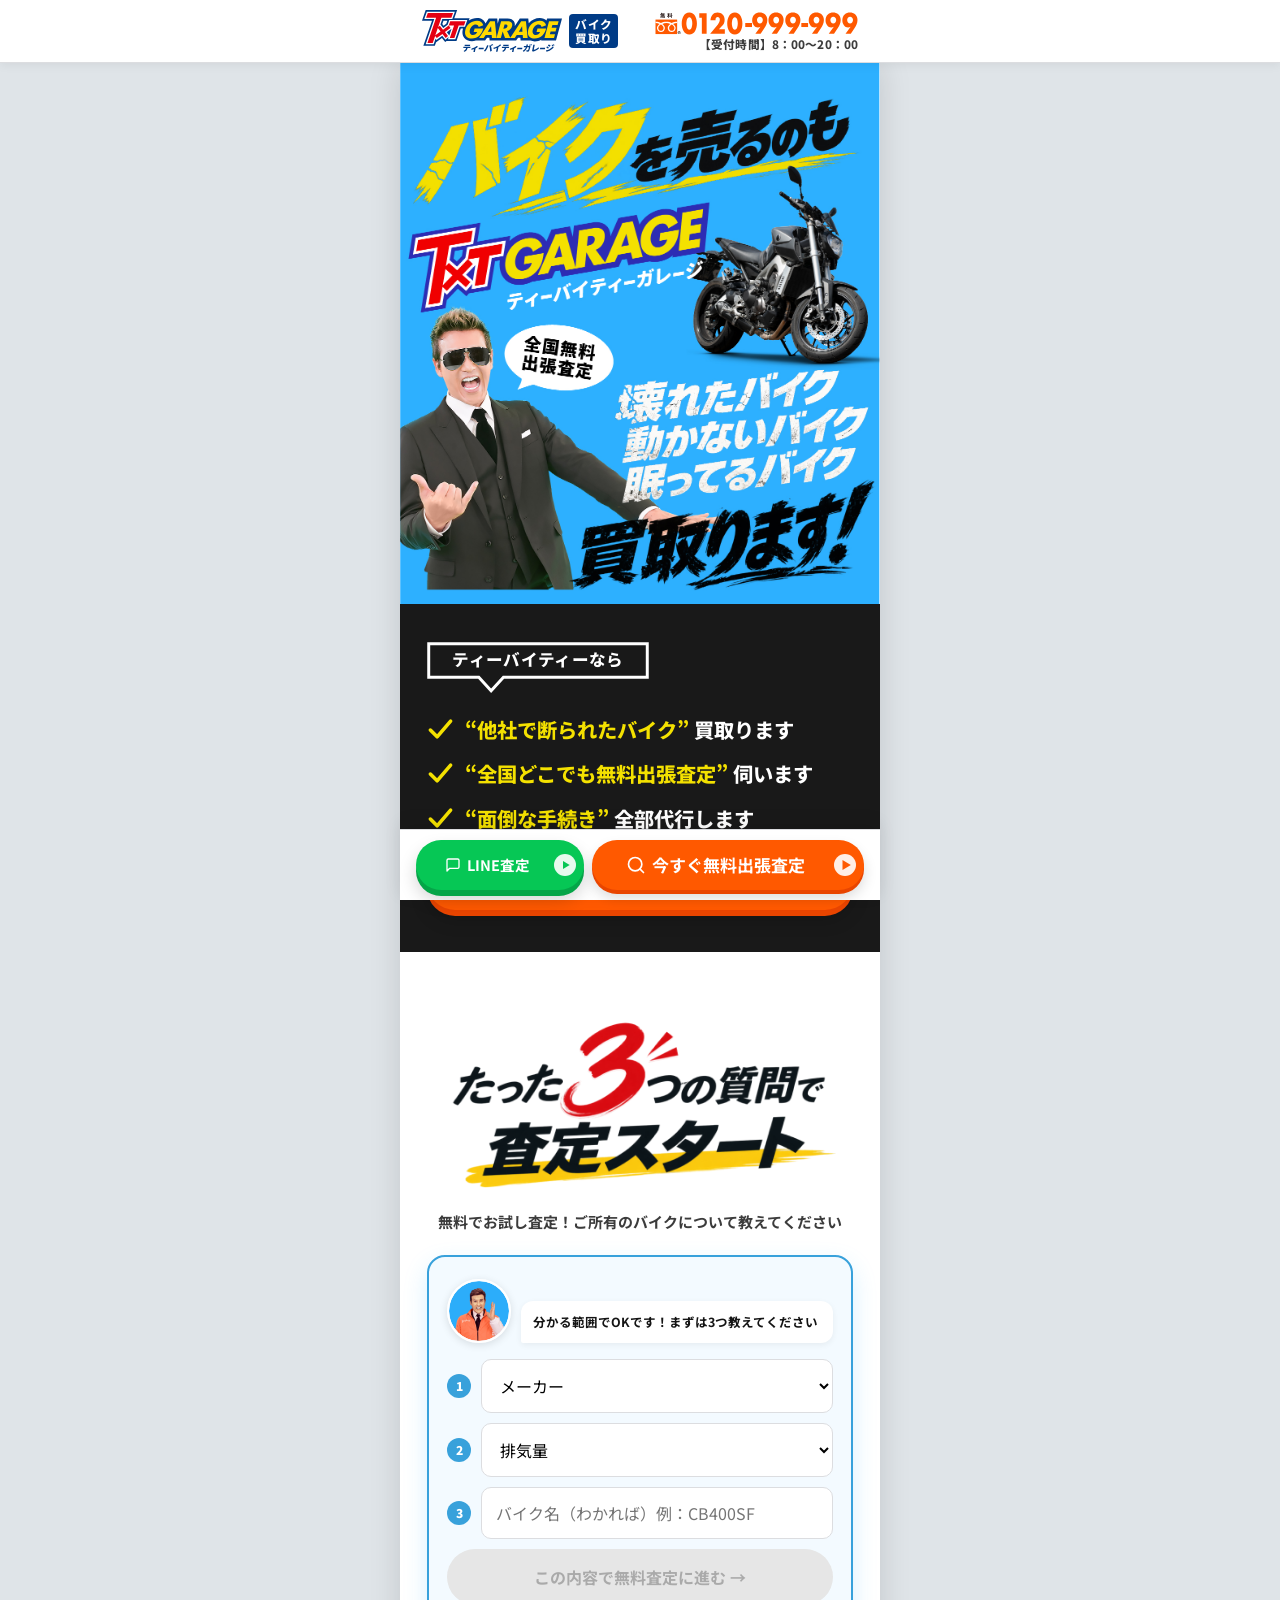
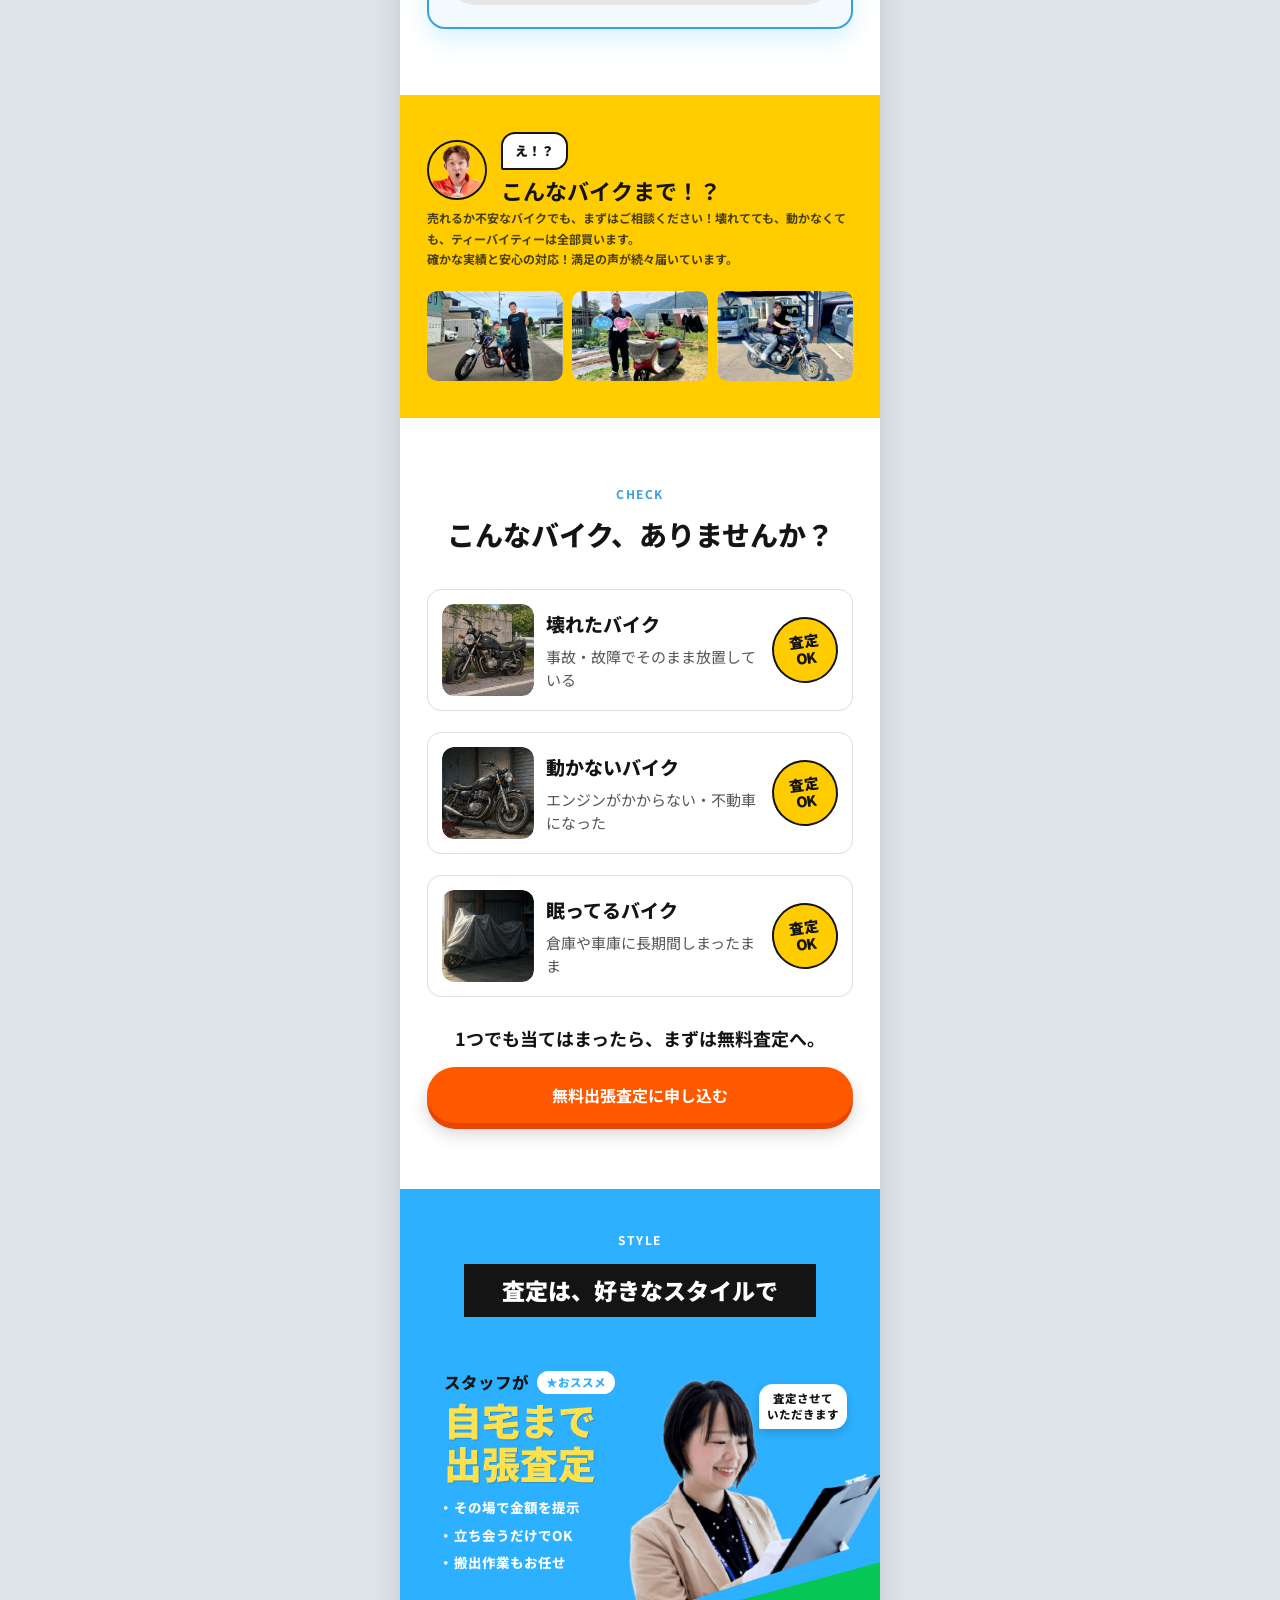
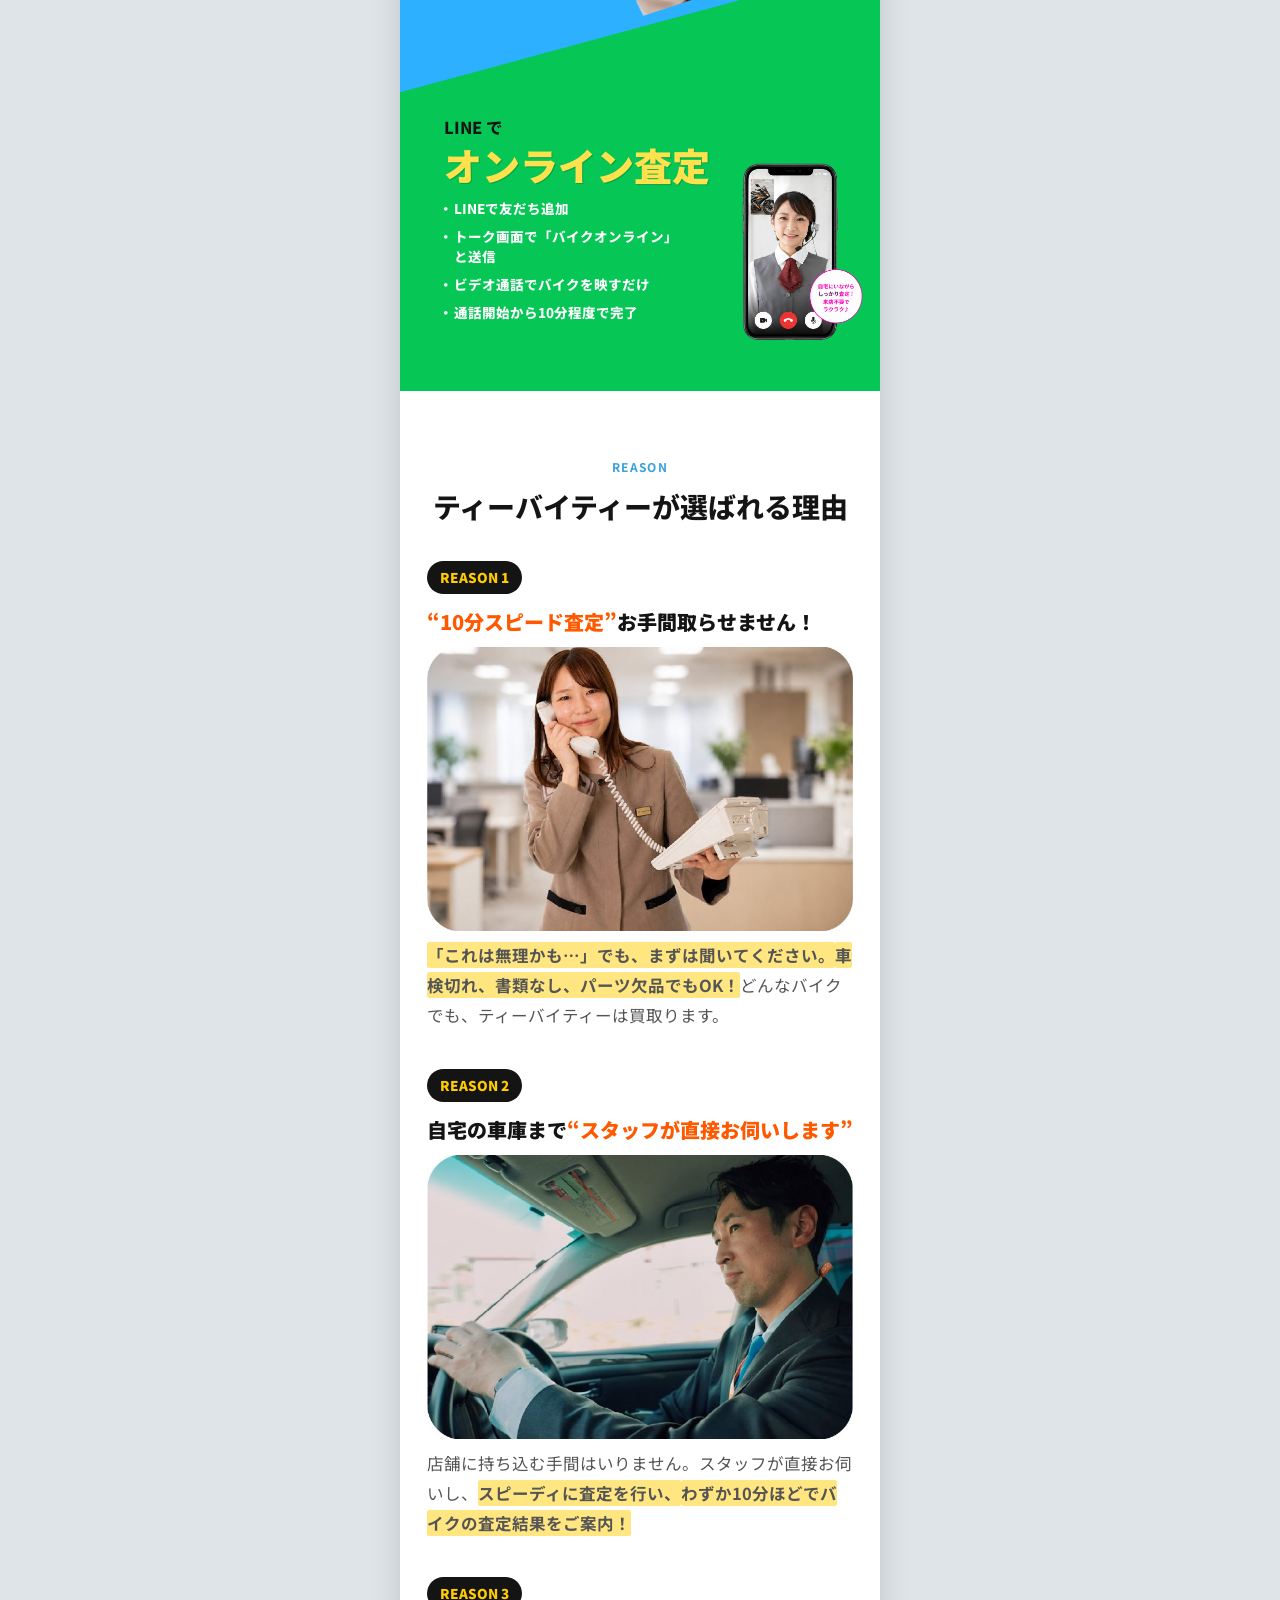
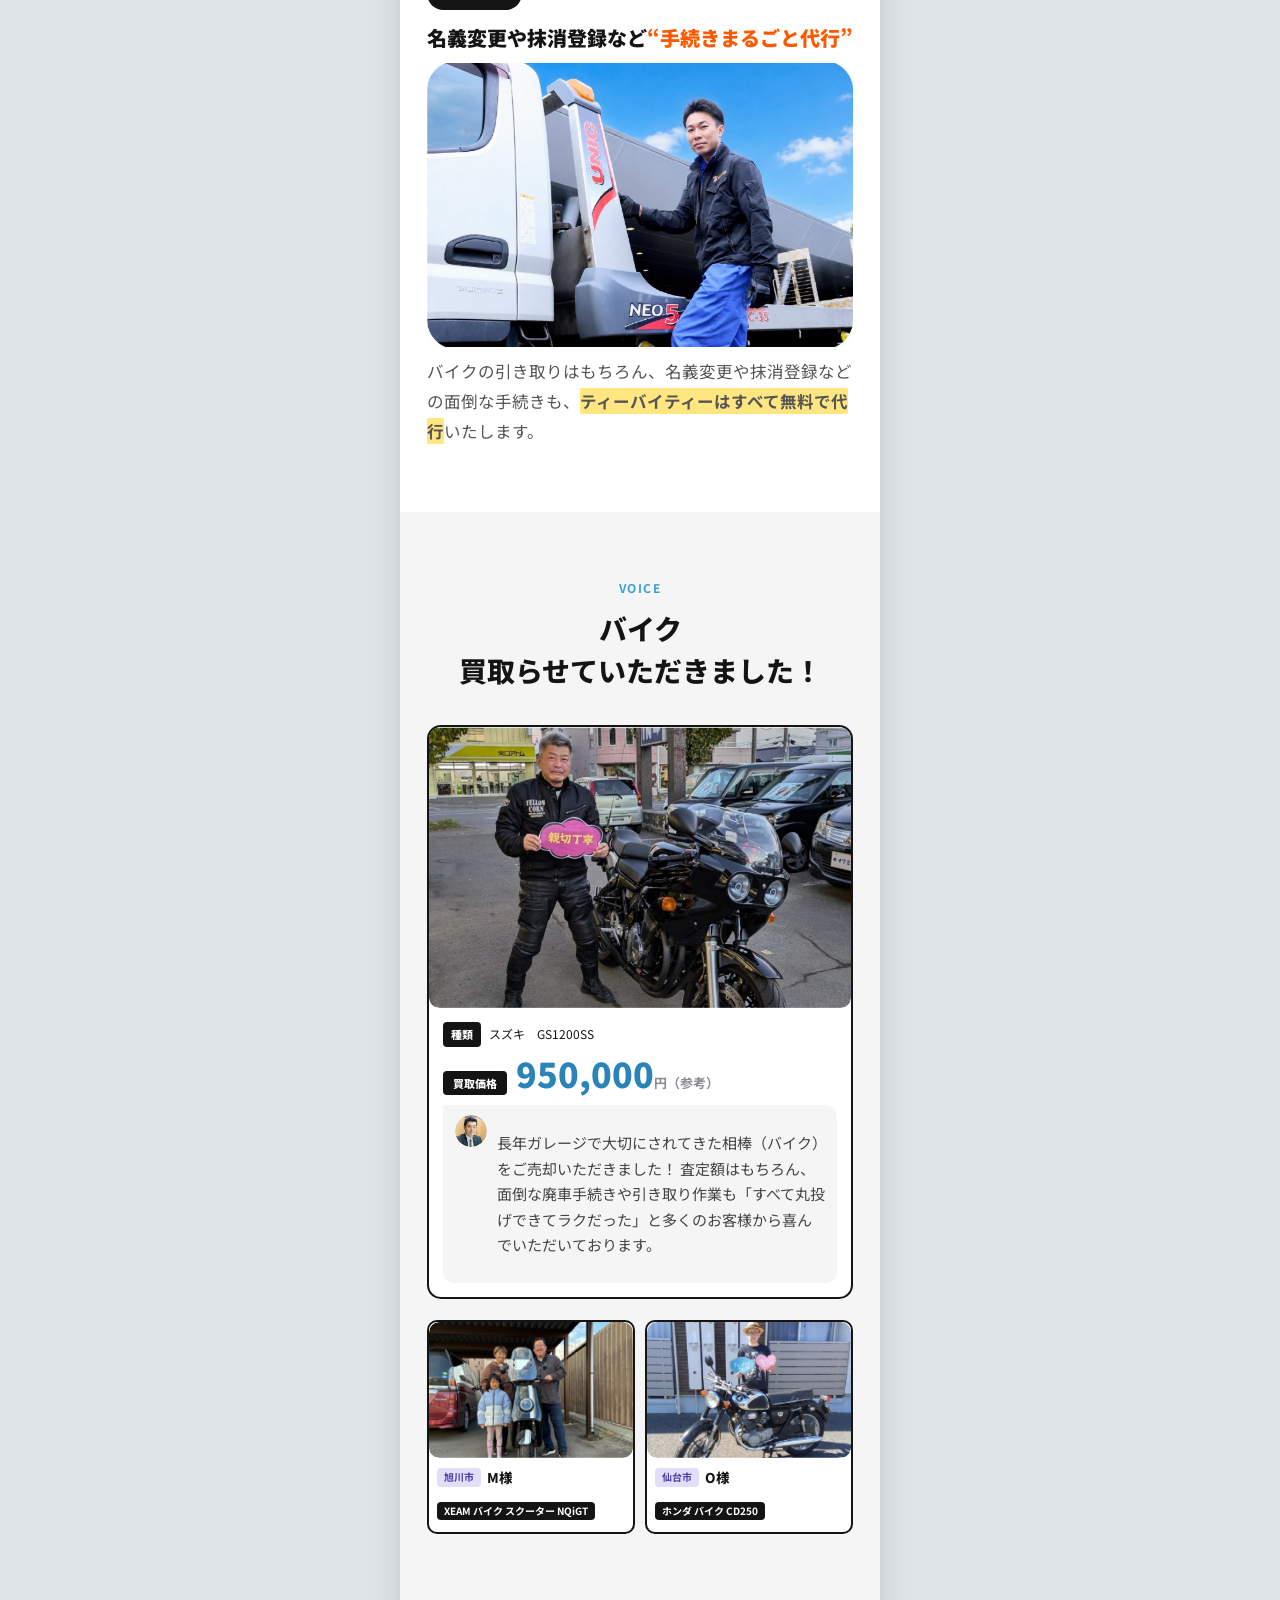
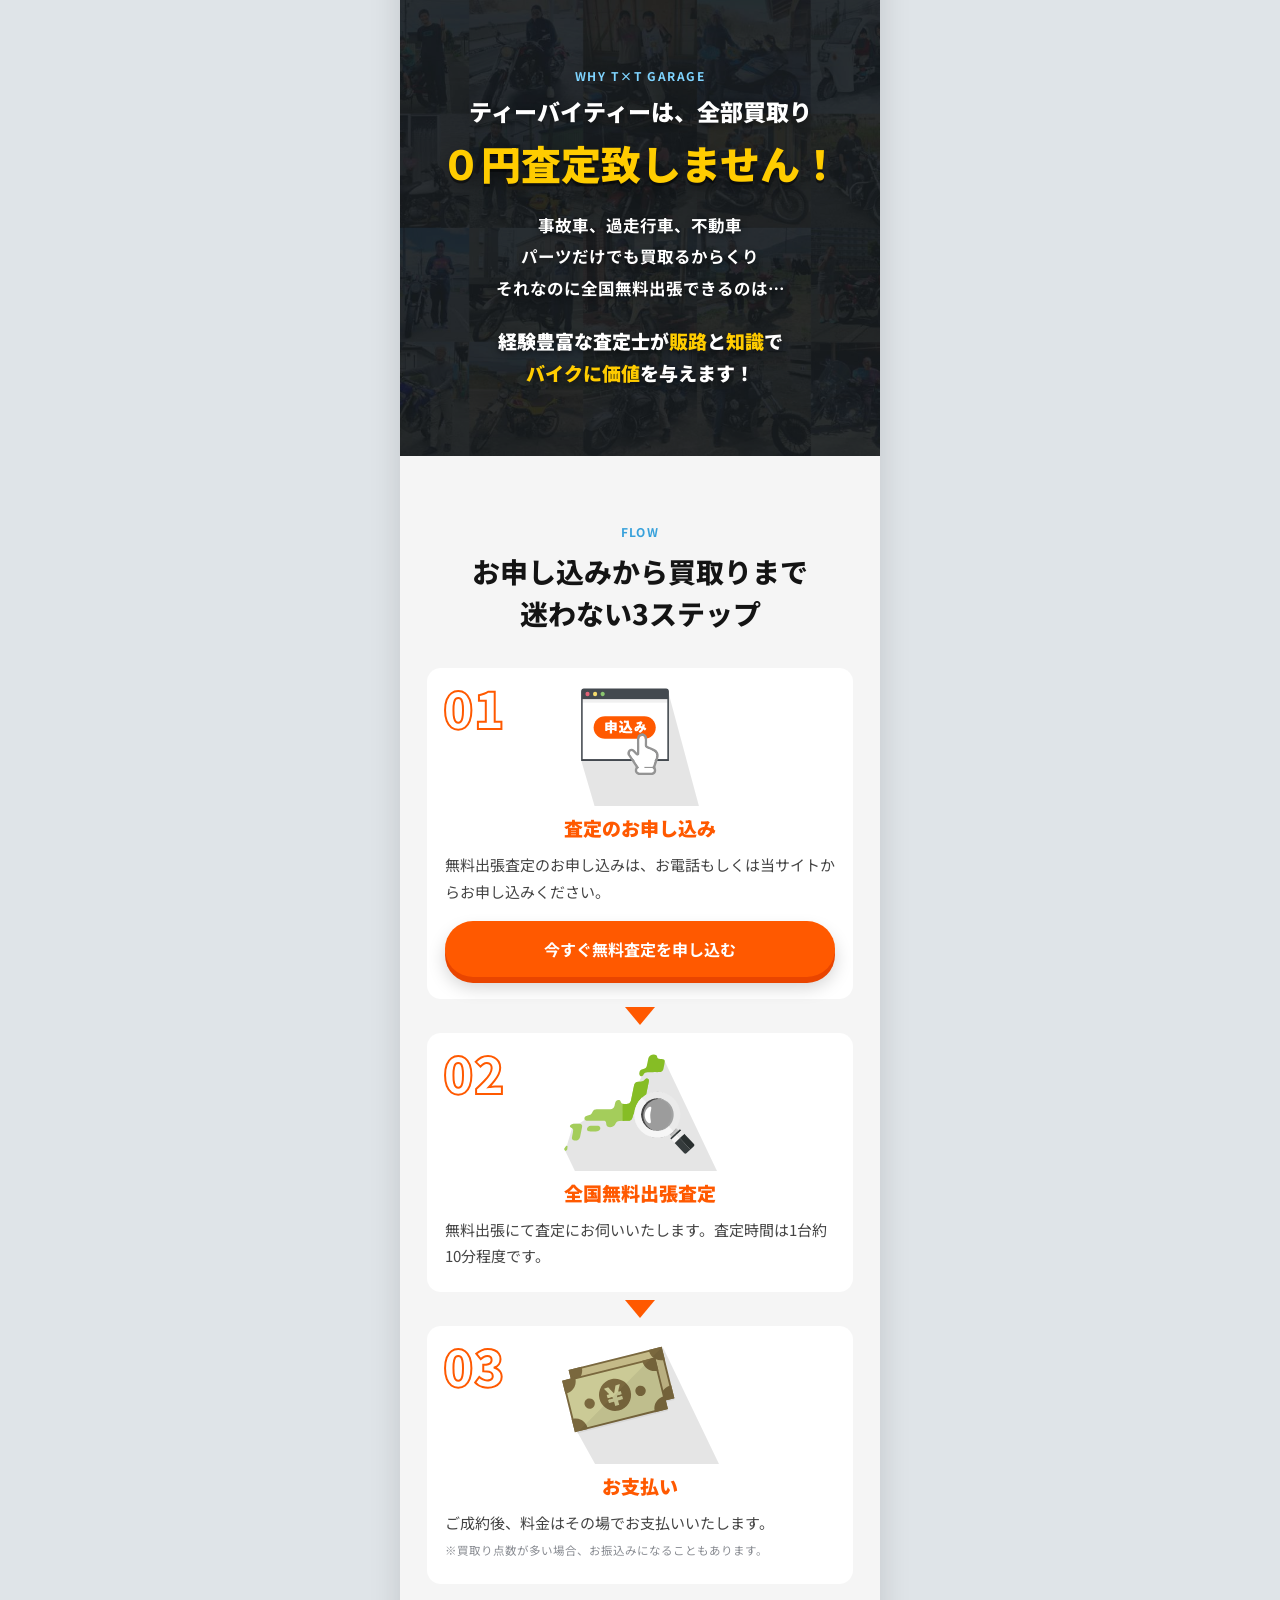
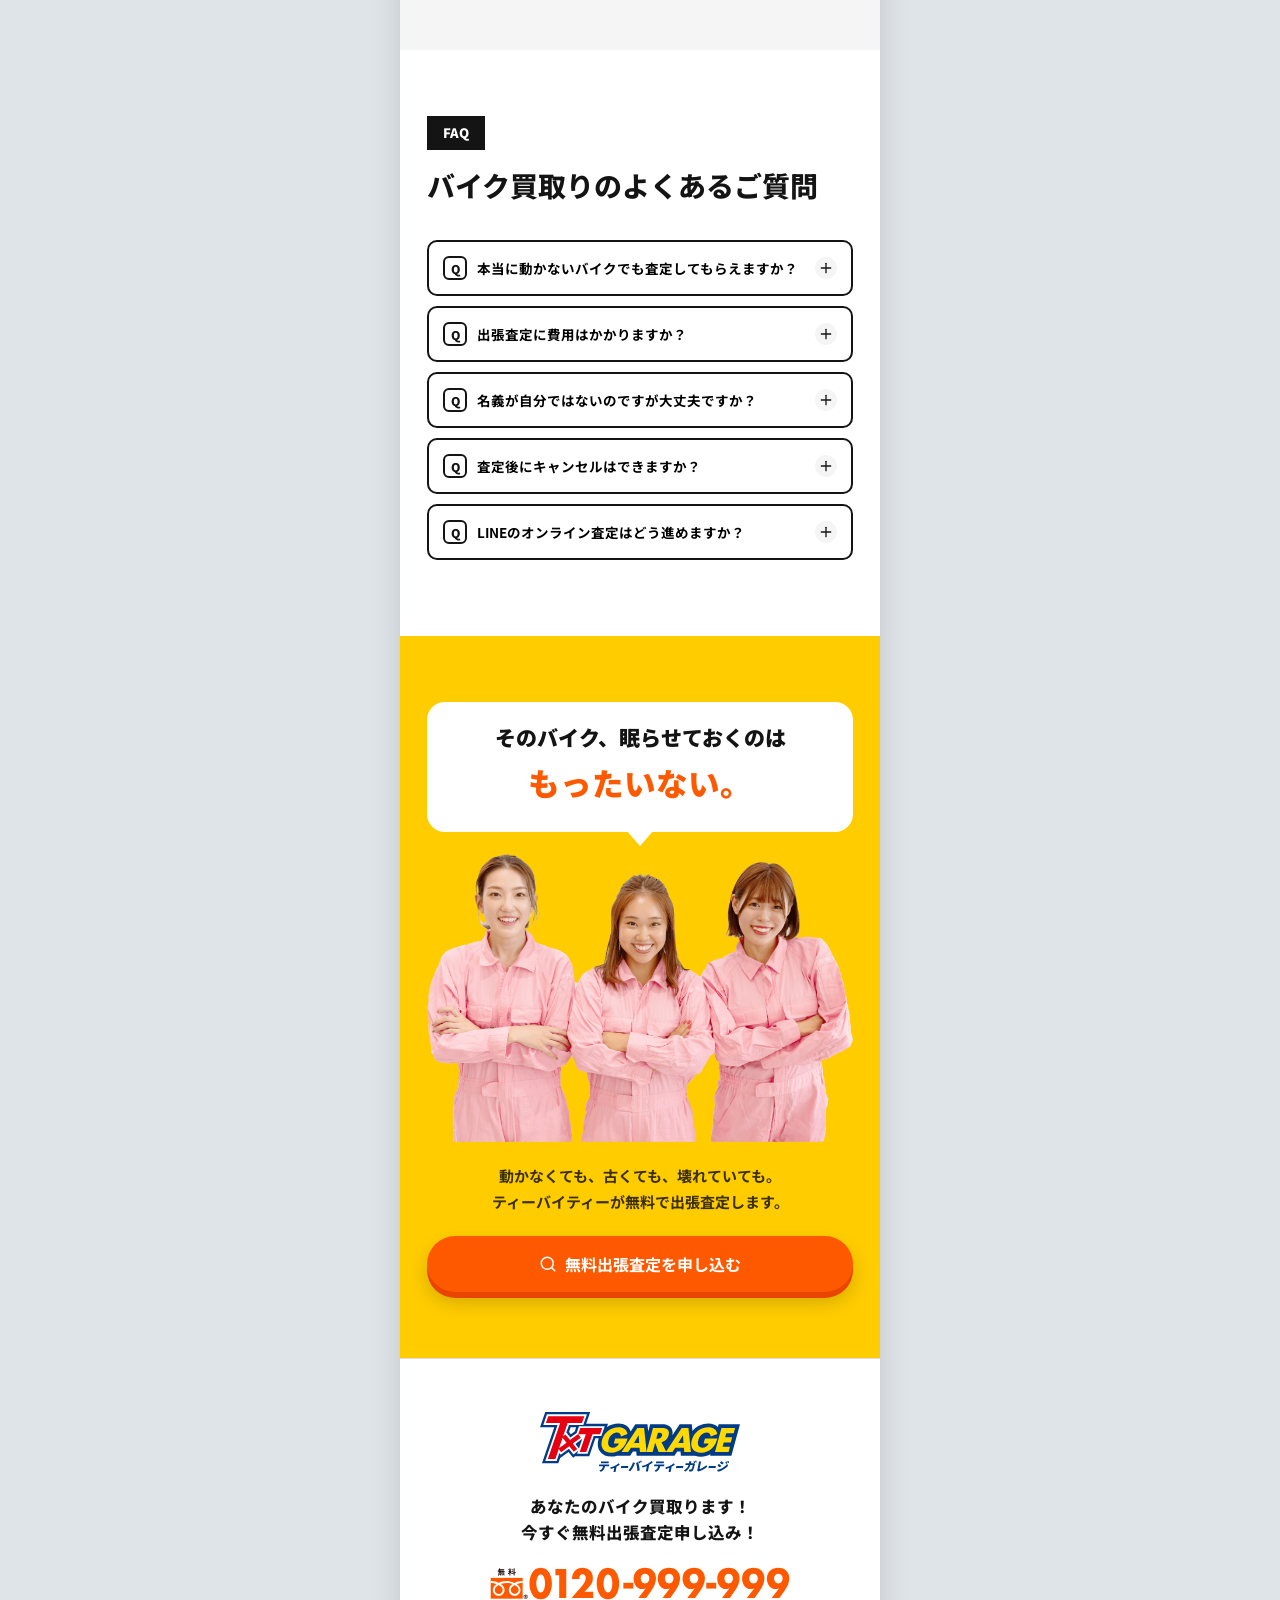
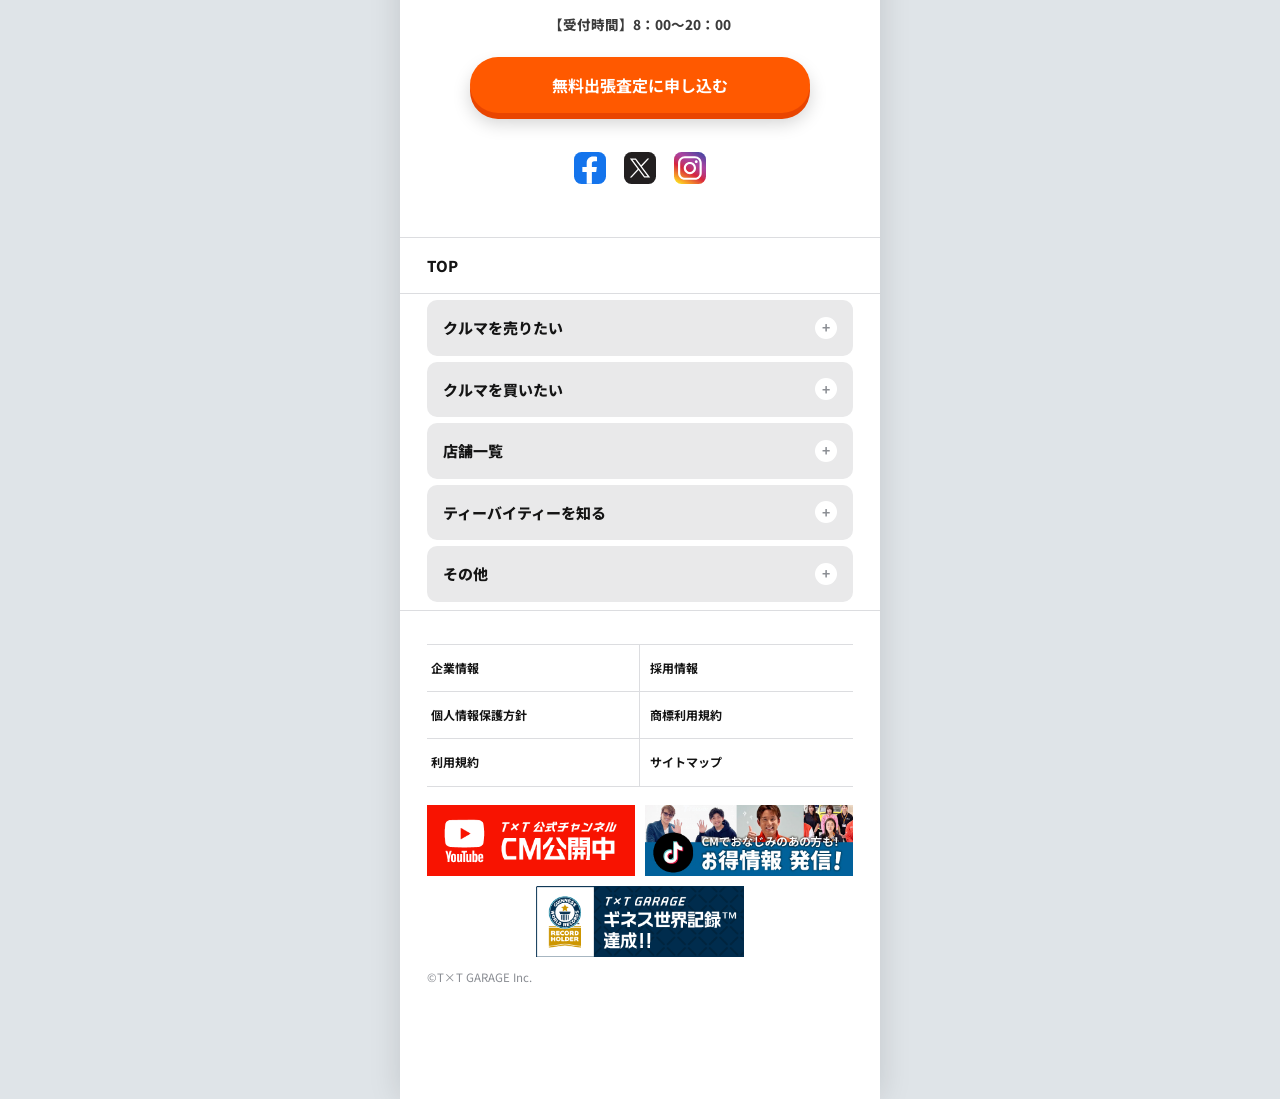
==== commit 4e4fe2ab: "3ステップ見出しに「お」を追加 Co-Authored-By: Claude Sonnet 5 <noreply@anthropic.com>" ====
--- a/index.html
+++ b/index.html
@@ -381,7 +381,7 @@
   <section class="section gray">
     <div class="wrap">
       <div class="eyebrow">FLOW</div>
-      <h2 class="h-title">申し込みから買取りまで<br>迷わない3ステップ</h2>
+      <h2 class="h-title">お申し込みから買取りまで<br>迷わない3ステップ</h2>
       <div class="flow-list">
 
         <div class="flow-card">
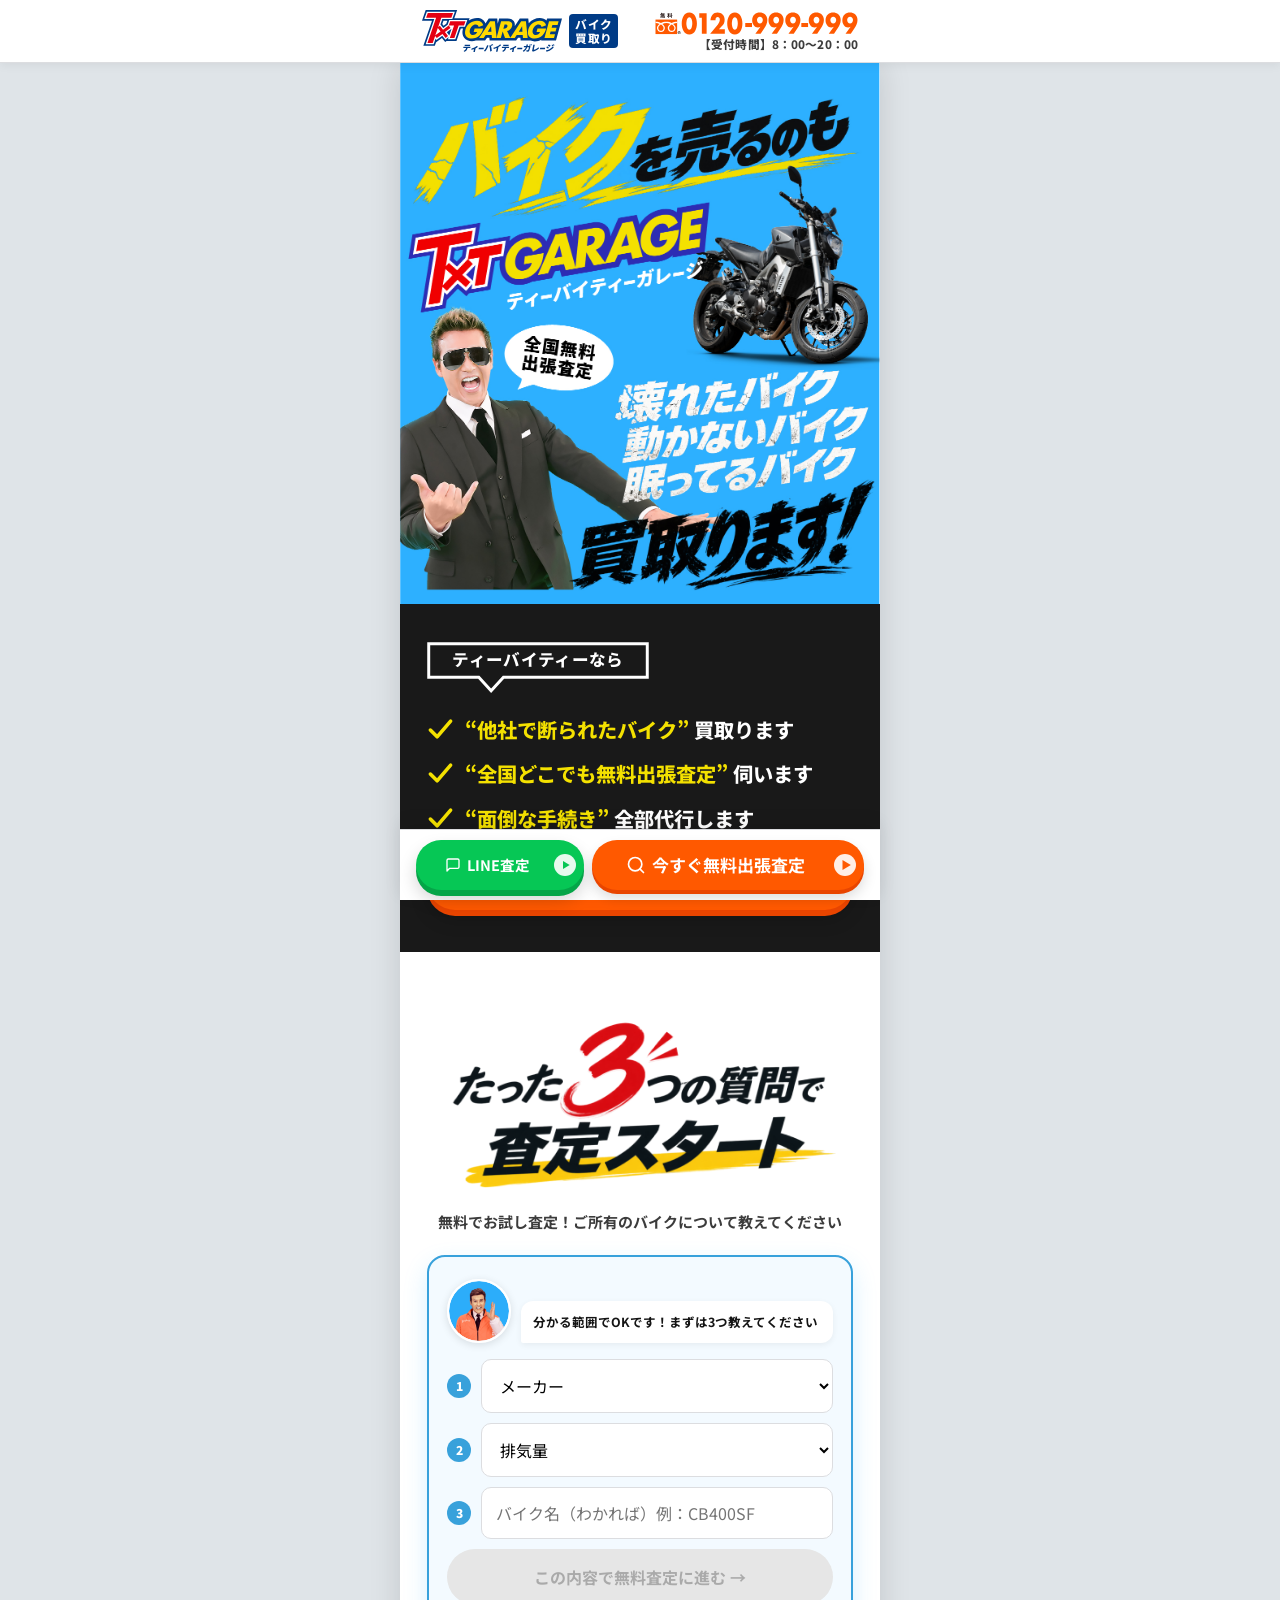
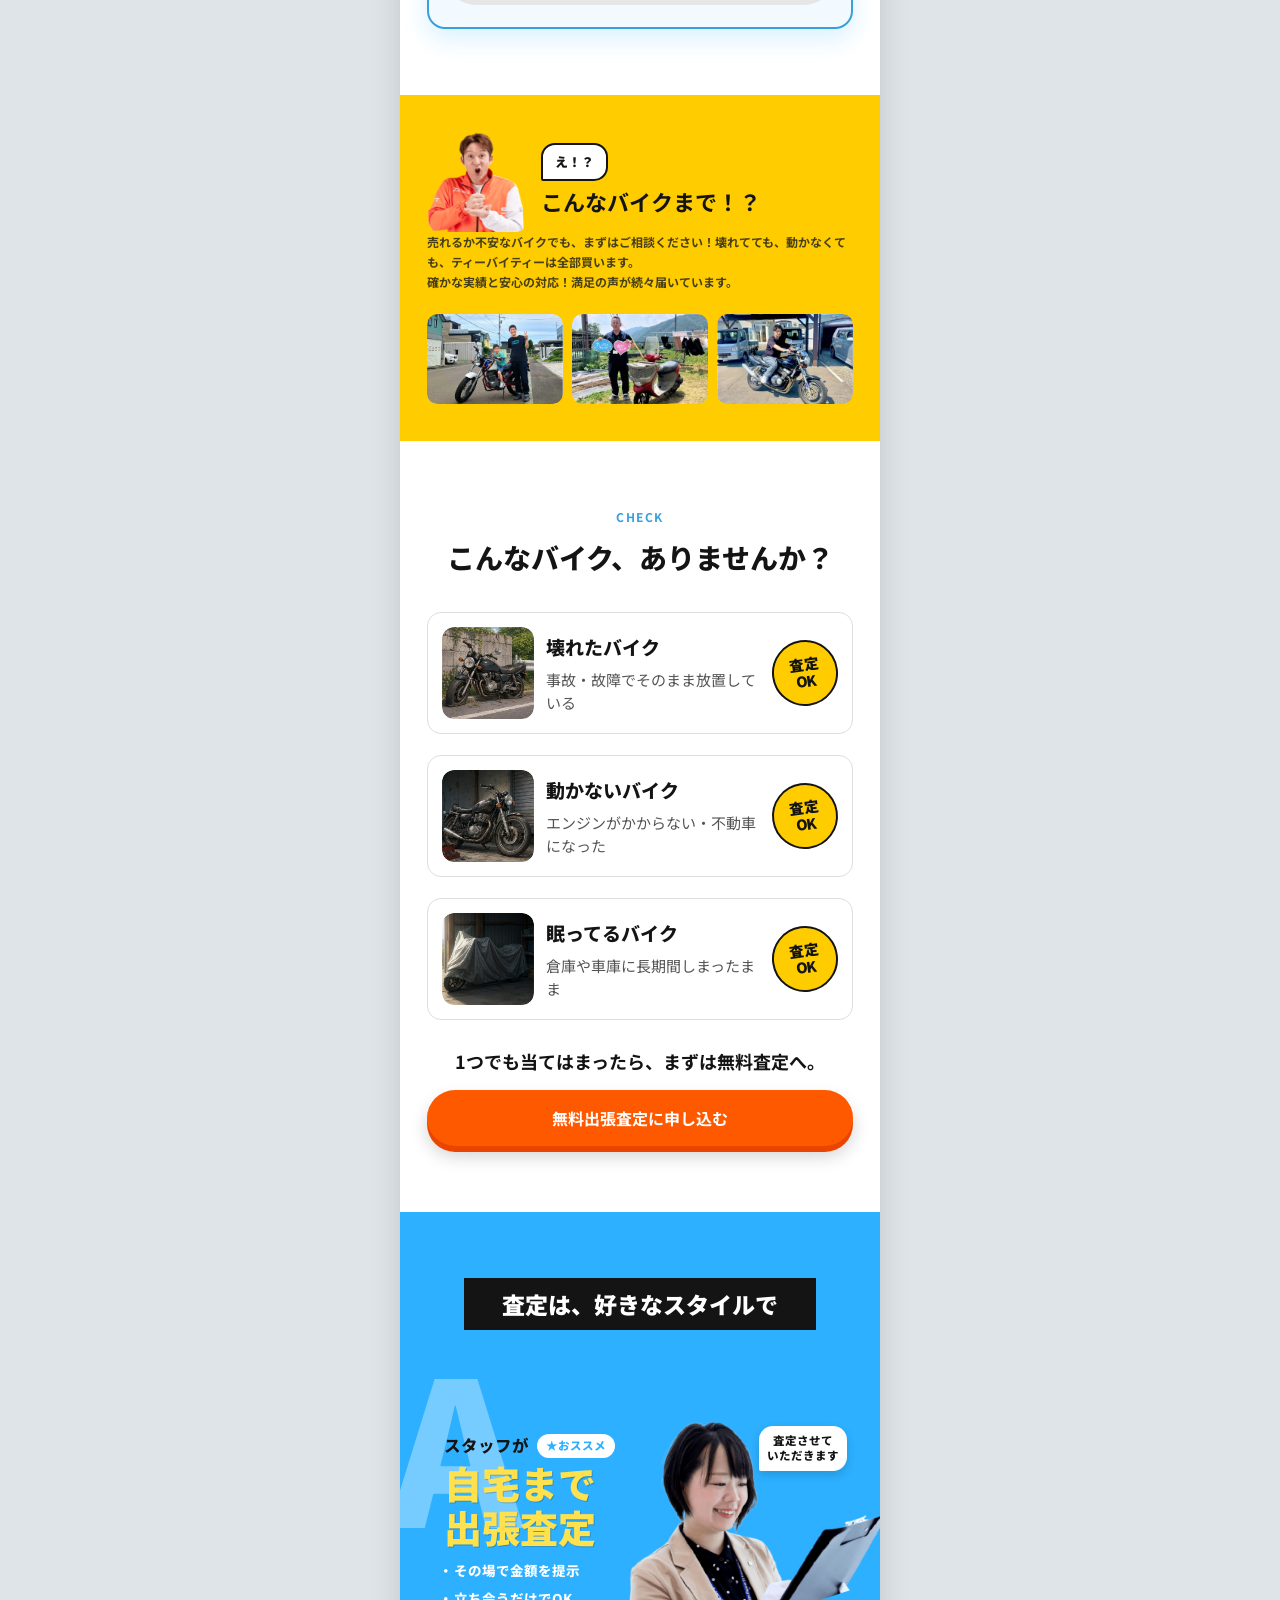
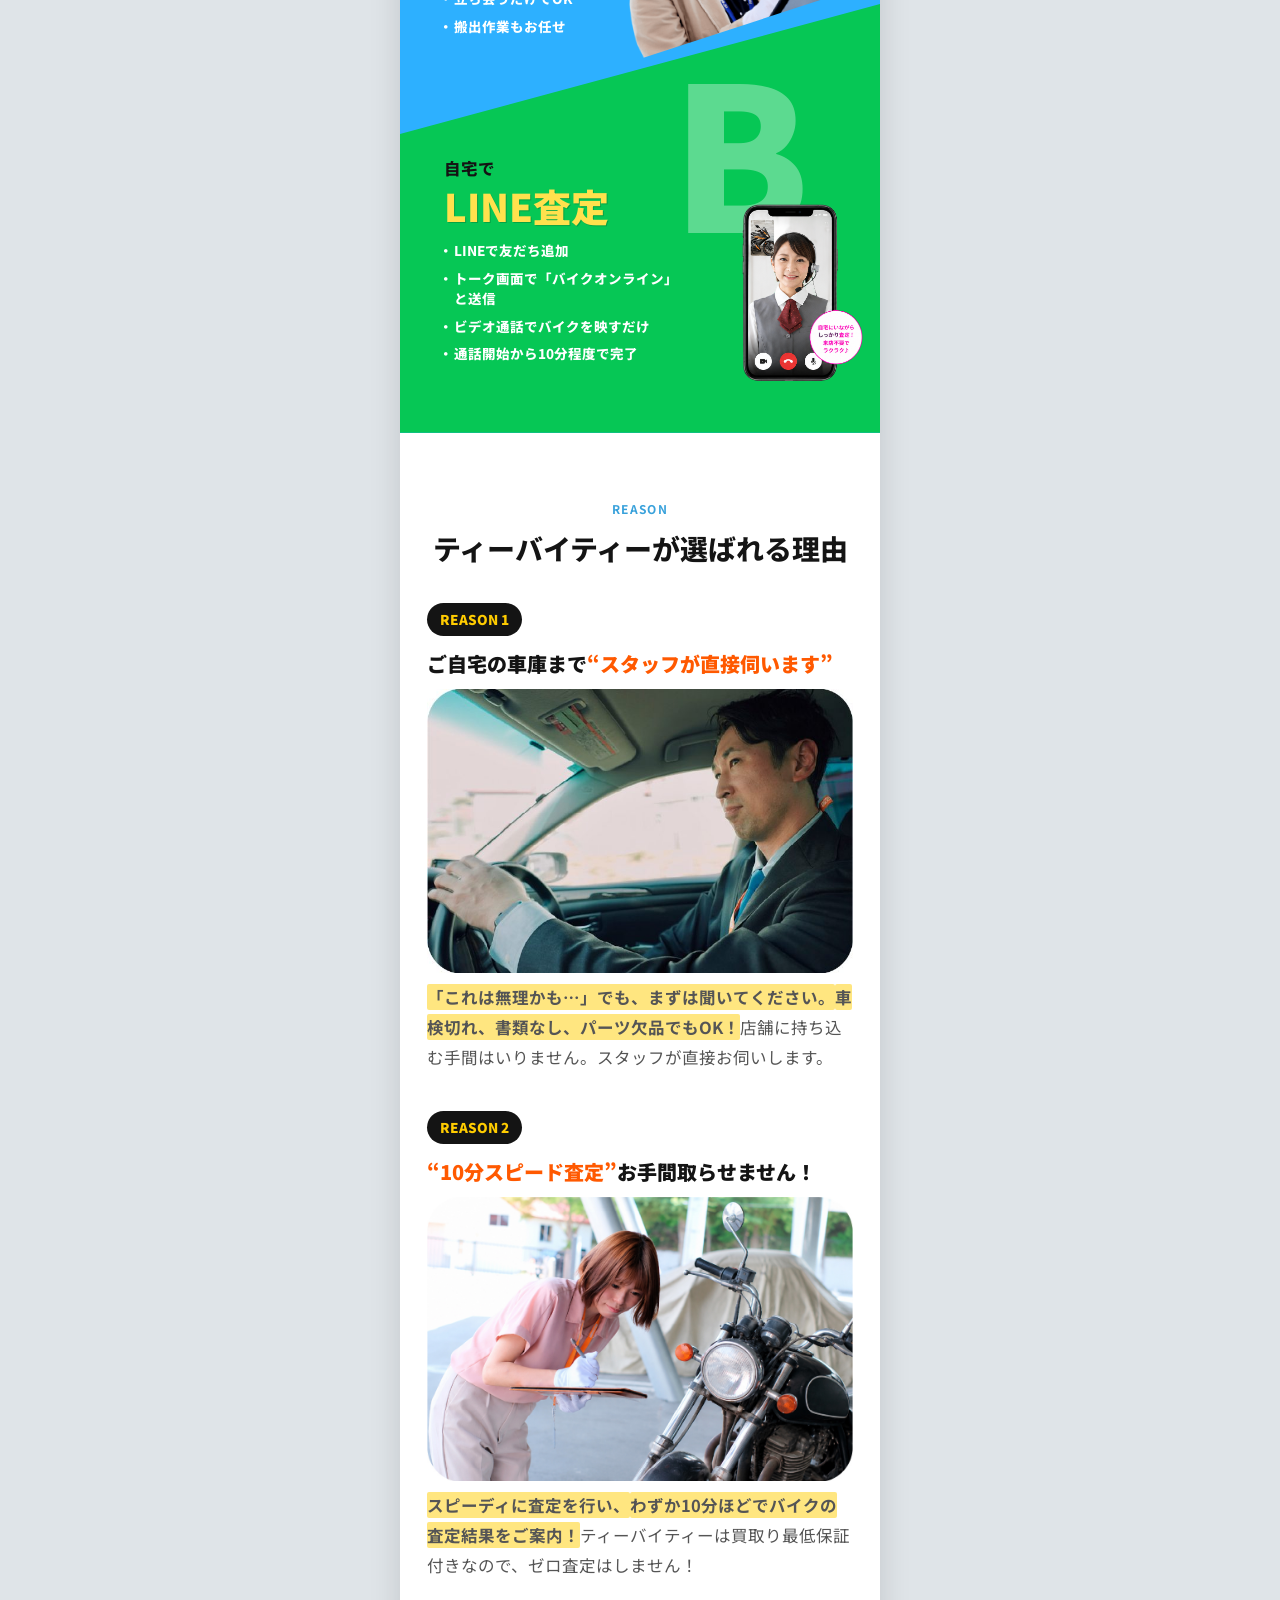
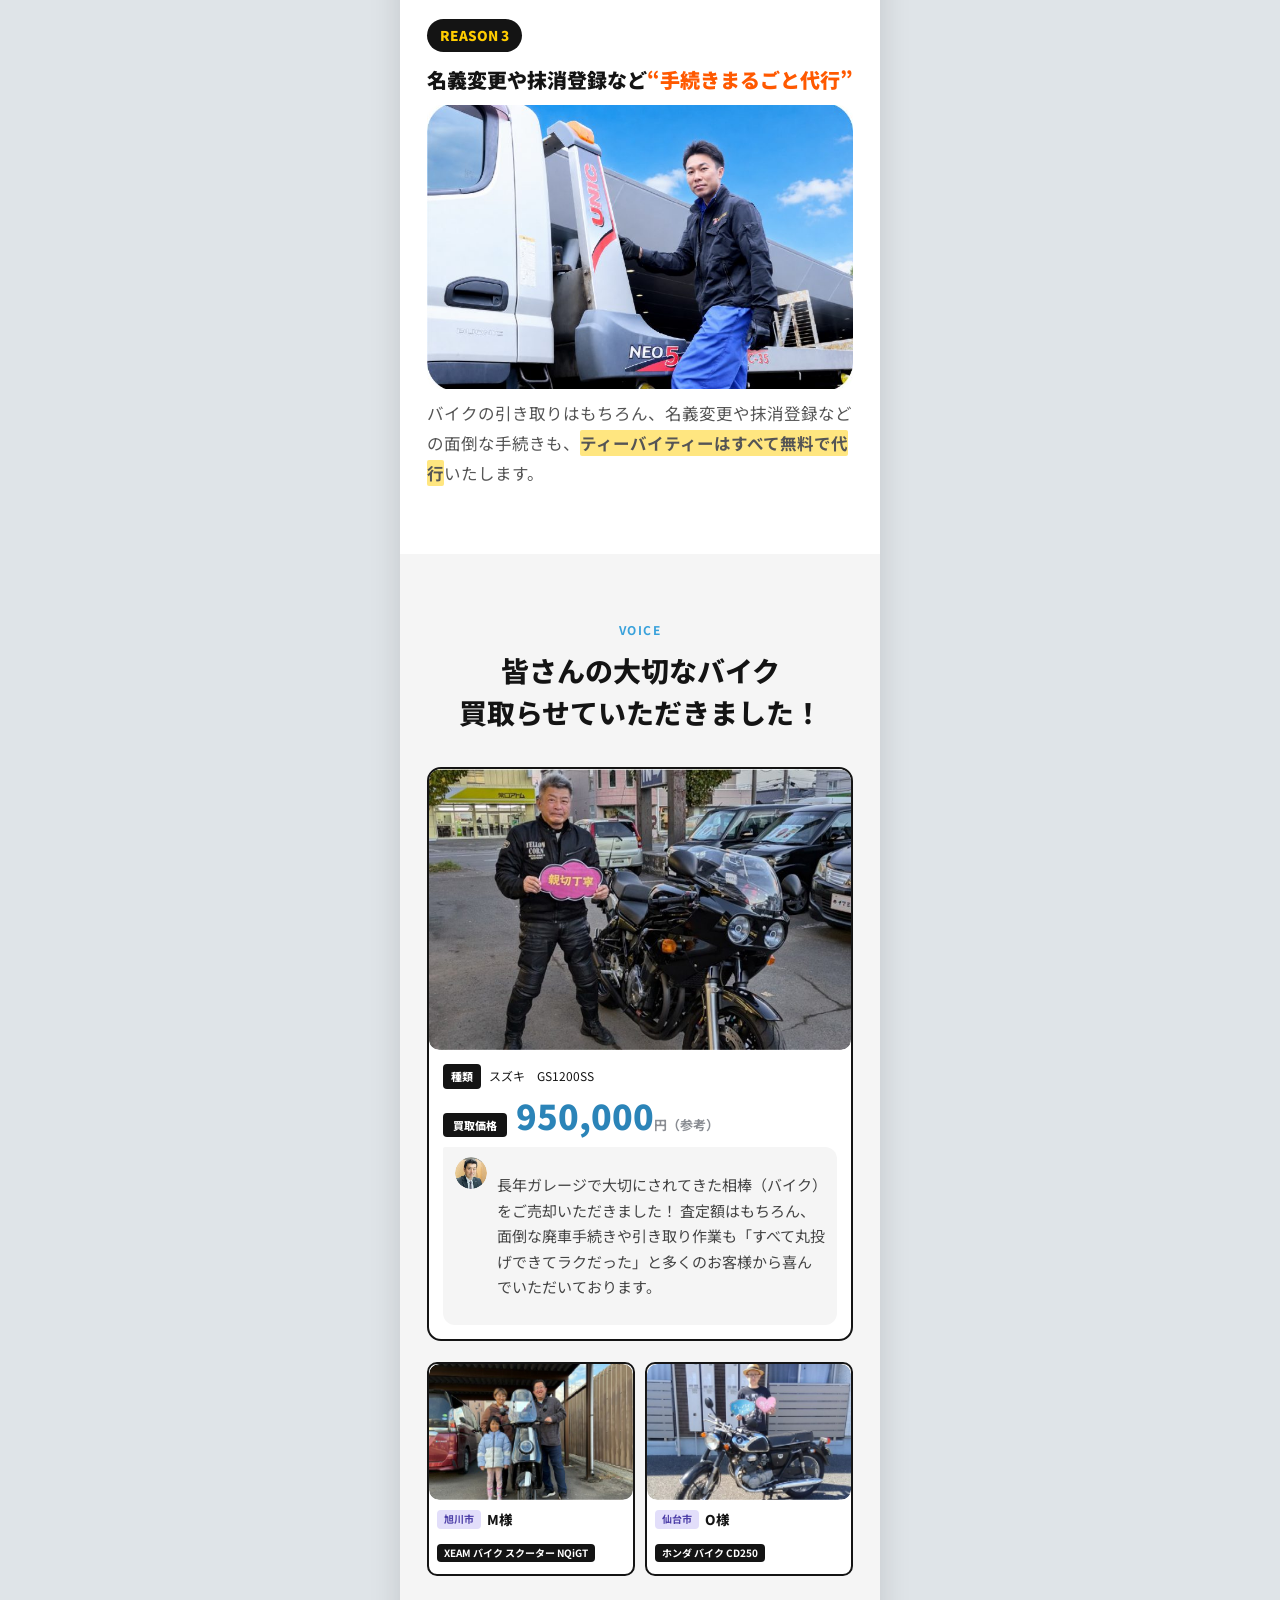
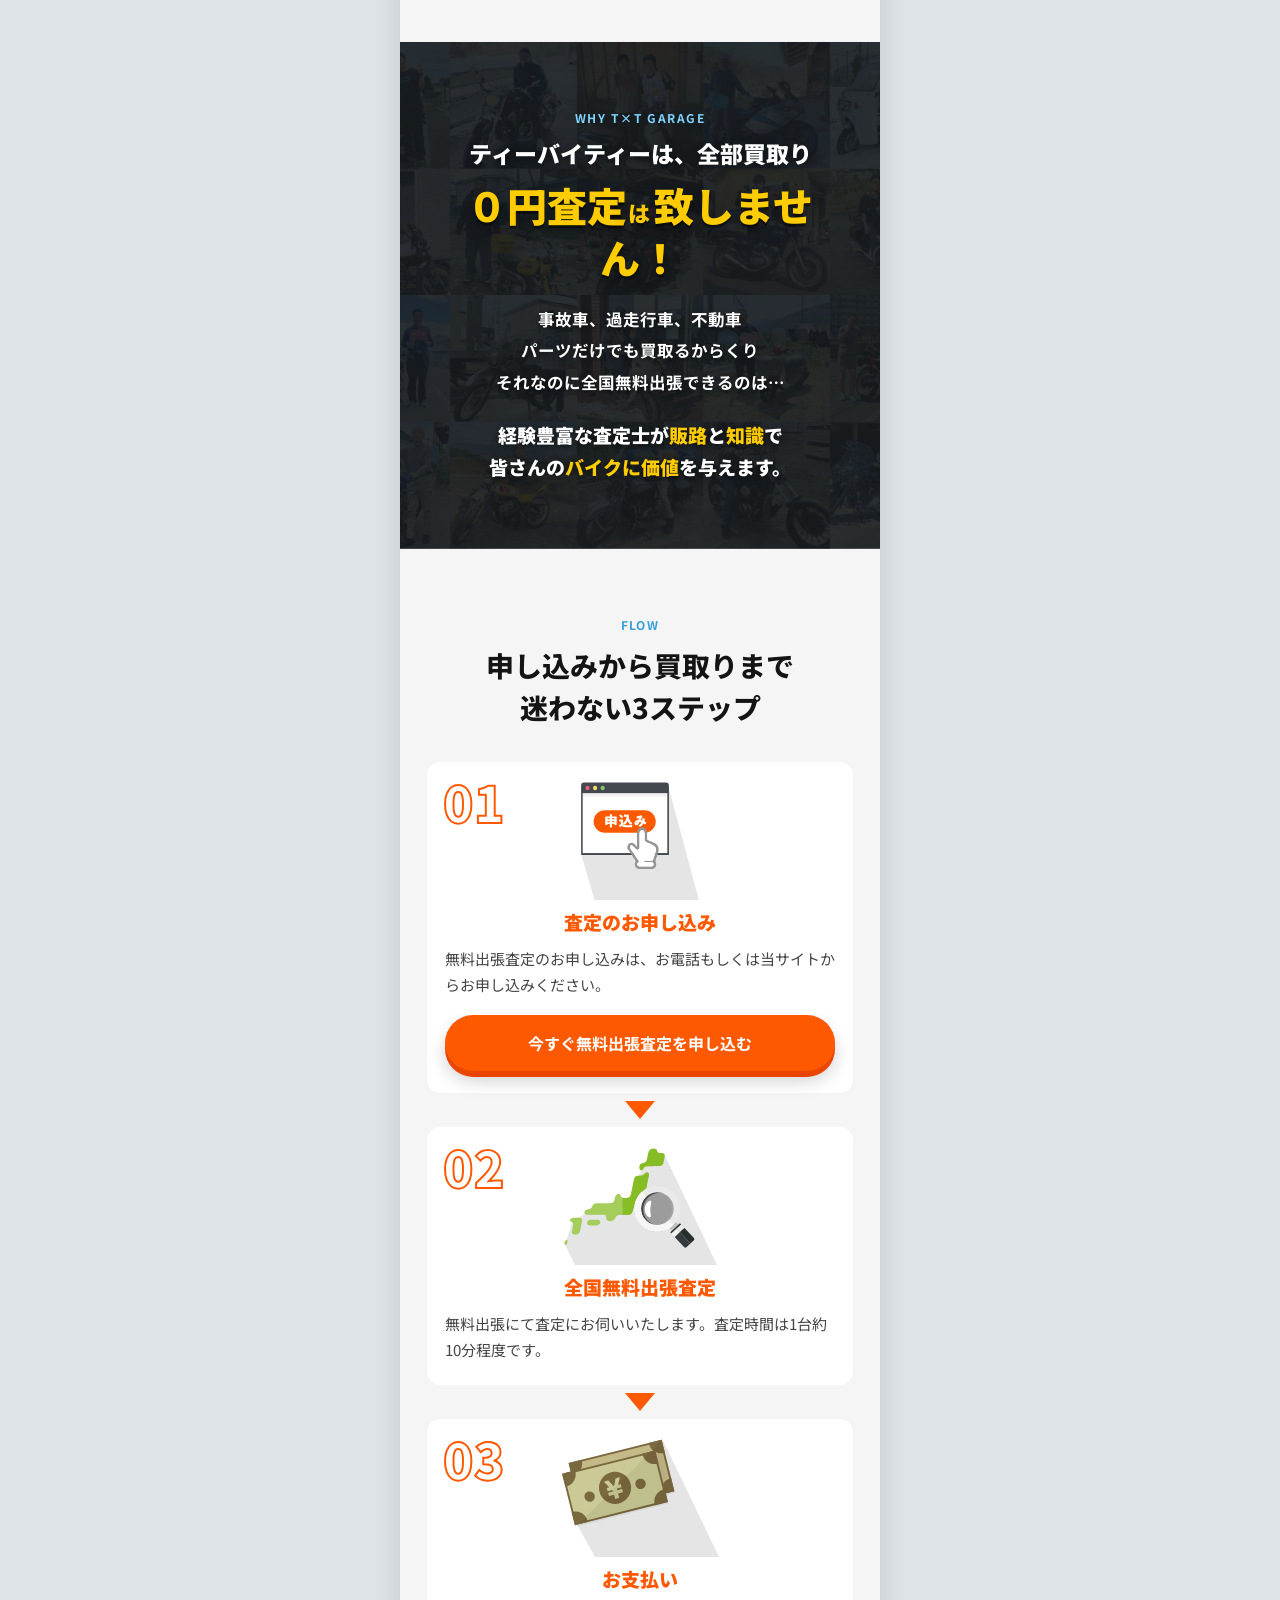
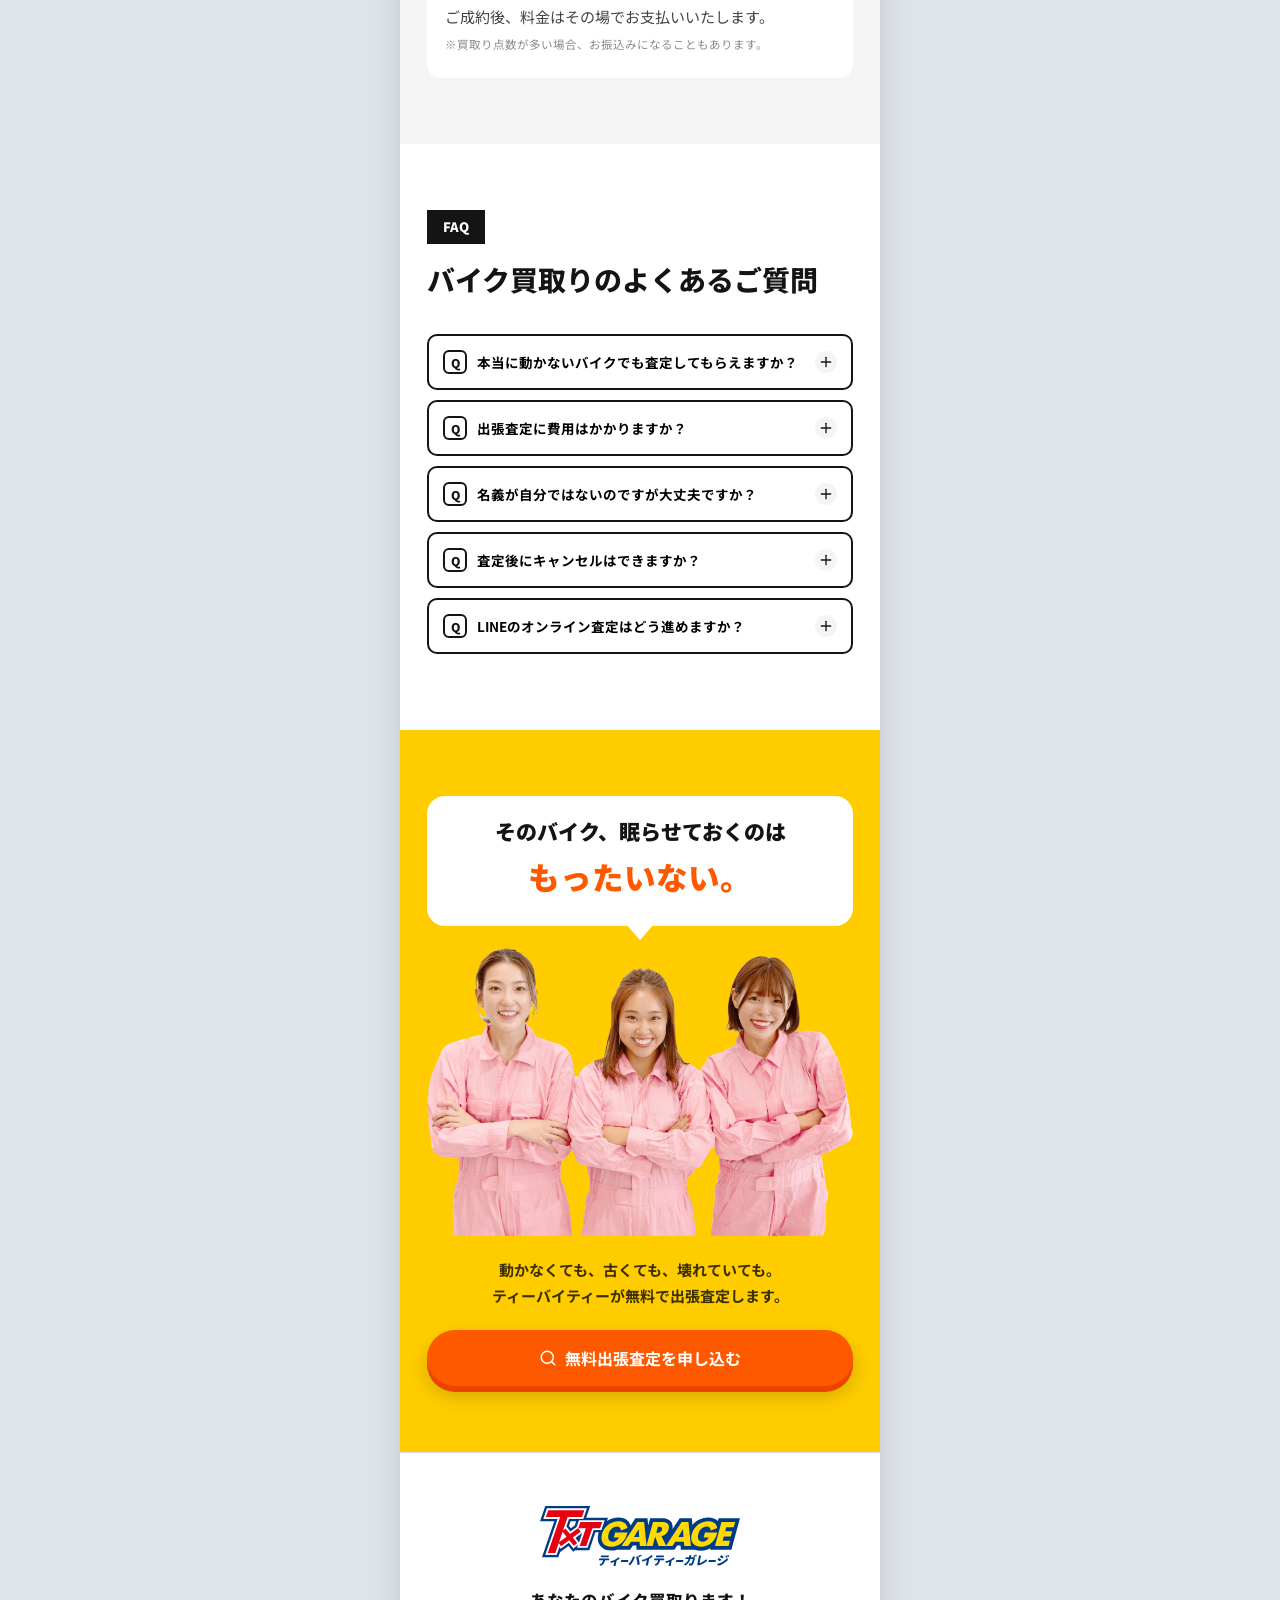
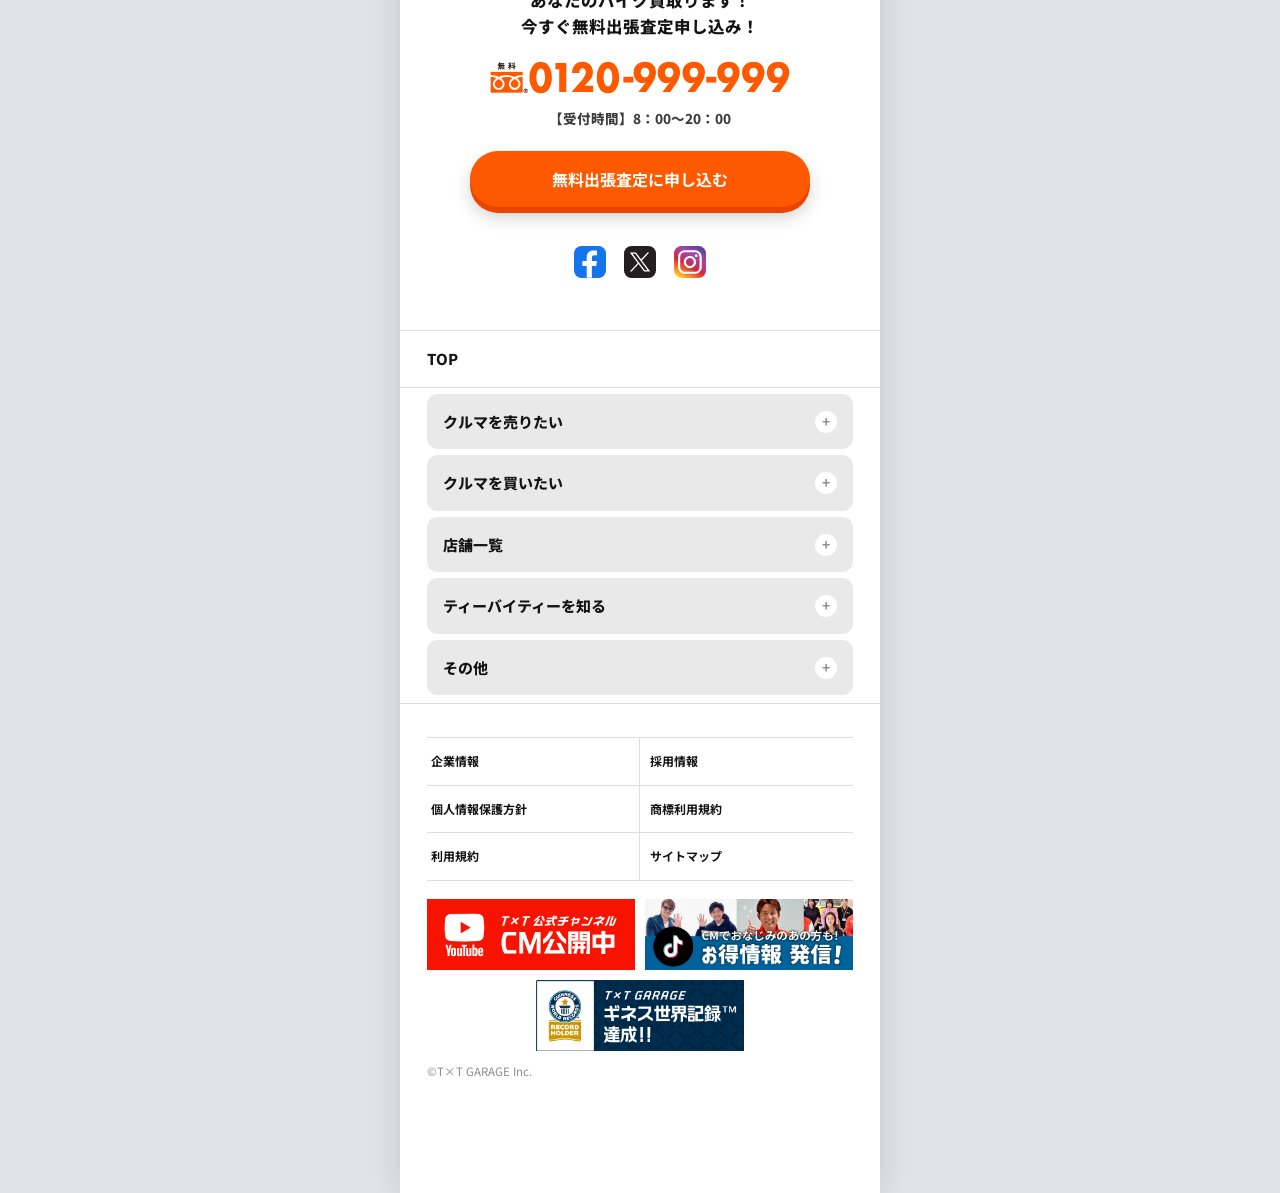
==== commit cf1e51ae: "STYLEセクションの透かし文字調整、REASON1/2入れ替えと説明文変更、各種文言修正 Co-Authored-By: Claude Sonnet 5 <noreply@anthropic.com" ====
--- a/index.html
+++ b/index.html
@@ -190,7 +190,7 @@
   <section class="reaction-strip">
     <div class="wrap">
       <div class="reaction-inner">
-        <div class="reaction-avatar placeholder-img"><img src="img/sugiya01.png" width="192" height="192" alt="ティーバイティーガレージのスタッフ" loading="lazy" onerror="this.remove()"><svg class="icon"><use href="#ic-user"/></svg></div>
+        <div class="reaction-avatar placeholder-img"><img src="img/sugiya02.png" width="192" height="192" alt="ティーバイティーガレージのスタッフ" loading="lazy" onerror="this.remove()"><svg class="icon"><use href="#ic-user"/></svg></div>
         <div>
           <div class="reaction-bubble">え！？</div>
           <h3>こんなバイクまで！？</h3>
@@ -246,7 +246,6 @@
        水色→LINEグリーンの一続きのポスターとして構成する。 -->
   <section class="style-poster">
     <div class="wrap style-poster-head">
-      <div class="eyebrow" style="color:#fff;">STYLE</div>
       <h2 class="style-poster-title">査定は、好きなスタイルで</h2>
     </div>
 
@@ -261,6 +260,7 @@
             <li>搬出作業もお任せ</li>
           </ul>
         </div>
+        <span class="style-poster-letter">A</span>
         <div class="style-poster-photo">
           <span class="style-poster-bubble">査定させて<br>いただきます</span>
           <img src="img/satei.png" width="640" height="596" alt="ご自宅まで出張査定に伺うティーバイティーガレージのスタッフ" loading="lazy">
@@ -271,8 +271,8 @@
     <div class="style-poster-green">
       <div class="wrap style-poster-row style-poster-row-rev">
         <div class="style-poster-text">
-          <p class="style-poster-lead">LINE で</p>
-          <p class="style-poster-big style-poster-big-1line">オンライン査定</p>
+          <p class="style-poster-lead">自宅で</p>
+          <p class="style-poster-big style-poster-big-1line">LINE査定</p>
           <ul class="style-poster-list">
             <li>LINEで友だち追加</li>
             <li>トーク画面で「バイクオンライン」<br>と送信</li>
@@ -280,6 +280,7 @@
             <li>通話開始から10分程度で完了</li>
           </ul>
         </div>
+        <span class="style-poster-letter">B</span>
         <div class="style-poster-photo">
           <img src="img/line.png" width="493" height="715" alt="LINEのビデオ通話でオンライン査定を受けている様子" loading="lazy">
         </div>
@@ -295,22 +296,22 @@
 
       <div class="reason-block">
         <span class="reason-tag">REASON 1</span>
+        <h3>ご自宅の車庫まで<span class="hl-orange">&ldquo;スタッフが直接伺います&rdquo;</span></h3>
+        <div class="reason-photo placeholder-img"><img src="img/REASON2.jpg" width="720" height="480" alt="ご自宅までスタッフが直接お伺いする様子" loading="lazy" onerror="this.remove()">
+          <svg class="icon icon-lg"><use href="#ic-truck"/></svg>
+          [画像プレースホルダー]出張引き取り風景の写真
+        </div>
+        <p><mark>「これは無理かも…」でも、まずは聞いてください。</mark><mark>車検切れ、書類なし、パーツ欠品でもOK！</mark>店舗に持ち込む手間はいりません。スタッフが直接お伺いします。</p>
+      </div>
+
+      <div class="reason-block">
+        <span class="reason-tag">REASON 2</span>
         <h3><span class="hl-orange">&ldquo;10分スピード査定&rdquo;</span>お手間取らせません！</h3>
         <div class="reason-photo placeholder-img"><img src="img/REASON1.jpg" width="720" height="480" alt="お客様からのご相談を電話で受けるスタッフ" loading="lazy" onerror="this.remove()">
           <svg class="icon icon-lg"><use href="#ic-store"/></svg>
           [画像プレースホルダー]相談受付の写真
         </div>
-        <p><mark>「これは無理かも…」でも、まずは聞いてください。</mark><mark>車検切れ、書類なし、パーツ欠品でもOK！</mark>どんなバイクでも、ティーバイティーは買取ります。</p>
-      </div>
-
-      <div class="reason-block">
-        <span class="reason-tag">REASON 2</span>
-        <h3>自宅の車庫まで<span class="hl-orange">&ldquo;スタッフが直接お伺いします&rdquo;</span></h3>
-        <div class="reason-photo placeholder-img"><img src="img/REASON2.jpg" width="720" height="480" alt="ご自宅までスタッフが直接お伺いする様子" loading="lazy" onerror="this.remove()">
-          <svg class="icon icon-lg"><use href="#ic-truck"/></svg>
-          [画像プレースホルダー]出張引き取り風景の写真
-        </div>
-        <p>店舗に持ち込む手間はいりません。スタッフが直接お伺いし、<mark>スピーディに査定を行い、</mark><mark>わずか10分ほどでバイクの査定結果をご案内！</mark></p>
+        <p><mark>スピーディに査定を行い、</mark><mark>わずか10分ほどでバイクの査定結果をご案内！</mark>ティーバイティーは買取り最低保証付きなので、ゼロ査定はしません！</p>
       </div>
 
       <div class="reason-block">
@@ -328,7 +329,7 @@
   <section class="section gray">
     <div class="wrap">
       <div class="eyebrow">VOICE</div>
-      <h2 class="h-title">バイク<br>買取らせていただきました！</h2>
+      <h2 class="h-title">皆さんの大切なバイク<br>買取らせていただきました！</h2>
 
       <div class="proof-card">
         <div class="proof-photo placeholder-img"><img src="img/1_GS1200SS.jpg" width="720" height="480" alt="買取させていただいたスズキ GS1200SS とお客様" loading="lazy" onerror="this.remove()">
@@ -372,16 +373,16 @@
     <div class="wrap">
       <div class="eyebrow">WHY T×T GARAGE</div>
       <h2 class="why-title">ティーバイティーは、全部買取り</h2>
-      <p class="why-punch">０円査定致しません！</p>
+      <p class="why-punch">０円査定<span class="why-punch-small">は</span>致しません！</p>
       <p class="why-lead">事故車、過走行車、不動車<br>パーツだけでも買取るからくり<br>それなのに全国無料出張できるのは…</p>
-      <p class="why-close">経験豊富な査定士が<span class="hl-yellow">販路</span>と<span class="hl-yellow">知識</span>で<br><span class="hl-yellow">バイクに価値</span>を与えます！</p>
+      <p class="why-close">経験豊富な査定士が<span class="hl-yellow">販路</span>と<span class="hl-yellow">知識</span>で<br>皆さんの<span class="hl-yellow">バイクに価値</span>を与えます。</p>
     </div>
   </section>
 
   <section class="section gray">
     <div class="wrap">
       <div class="eyebrow">FLOW</div>
-      <h2 class="h-title">お申し込みから買取りまで<br>迷わない3ステップ</h2>
+      <h2 class="h-title">申し込みから買取りまで<br>迷わない3ステップ</h2>
       <div class="flow-list">
 
         <div class="flow-card">
@@ -389,7 +390,7 @@
           <div class="flow-icon"><img src="img/flow_01_pc.svg" width="154" height="154" alt="" loading="lazy"></div>
           <h3>査定のお申し込み</h3>
           <p>無料出張査定のお申し込みは、お電話もしくは当サイトからお申し込みください。</p>
-          <button class="btn btn-primary flow-cta" onclick="scrollToQuiz()">今すぐ無料査定を申し込む</button>
+          <button class="btn btn-primary flow-cta" onclick="scrollToQuiz()">今すぐ無料出張査定を申し込む</button>
         </div>
 
         <div class="flow-card">
--- a/css/style.css
+++ b/css/style.css
@@ -502,7 +502,7 @@
      一続きのポスターに変更。見出しは黒帯＋白文字、
      本文の強調は黄色、写真は各色ブロックに直接重ねる。 */
   .style-poster{position:relative;overflow:hidden;background:var(--sky);}
-  .style-poster-head{padding:calc(var(--sect-y) * .62) 0 var(--gap-card);text-align:center;}
+  .style-poster-head{padding:calc(var(--sect-y) * .9) 0 var(--gap-card);text-align:center;}
   .style-poster-title{
     display:inline-block;
     background:var(--black);color:#fff;
@@ -531,7 +531,7 @@
   }
   /* 出張査定側は左側に余白を作って右へ寄せ、LINE側も揃うよう軽く余白を付ける */
   .style-poster-row:not(.style-poster-row-rev) .style-poster-text{
-    margin-left:4%;max-width:50%;padding-top:30px;
+    margin-left:4%;max-width:50%;padding-top:80px;
   }
   .style-poster-row-rev .style-poster-text{
     margin-left:4%;max-width:72%;padding-top:88px;
@@ -580,6 +580,17 @@
   .style-poster-blue .style-poster-photo img{display:block;width:100%;height:auto;}
   .style-poster-green .style-poster-photo{width:26%;bottom:25px;right:calc(var(--gutter) * 0.6);}
   .style-poster-green .style-poster-photo img{display:block;width:100%;height:auto;}
+
+  /* 出張査定=A／LINE査定=B の大きな透かし文字。最背面(z-index:0)に敷いて
+     文字(.style-poster-text, z-index:2)の下に潜り込ませる */
+  .style-poster-letter{
+    position:absolute;z-index:0;
+    font-size:clamp(120px, 40vw, 200px);font-weight:900;
+    color:rgba(255,255,255,.35);
+    line-height:1;pointer-events:none;
+  }
+  .style-poster-blue .style-poster-letter{top:-10px;left:-10px;}
+  .style-poster-green .style-poster-letter{top:-20px;left:auto;right:70px;}
 
   /* 「査定させていただきます」の吹き出し。写真の右上に重ねる（枠内に収める） */
   .style-poster-bubble{
@@ -674,6 +685,7 @@
     margin:0 0 var(--gap-card);line-height:1.3;
     text-shadow:0 3px 0 rgba(0,0,0,.45), 0 6px 18px rgba(0,0,0,.5);
   }
+  .why-punch-small{font-size:0.55em;margin:0 0.18em 0 0.08em;display:inline-block;}
   .why-lead{
     font-size:var(--fs-md);font-weight:700;
     margin:0 0 var(--gap-card);line-height:1.9;
@@ -1053,10 +1065,9 @@
   .reaction-inner{display:flex;align-items:center;gap:14px;}
   .reaction-inner h3{word-break:auto-phrase;}
   .reaction-avatar{
-    /* 枠線は隣の吹き出し(.reaction-bubble)と同じ 2px 黒。
-       アイコンの円が黄色背景と同化するのを防ぐ。 */
-    flex:none;width:60px;height:60px;border-radius:50%;border:2px solid var(--black);
-  }
+    flex:none;width:100px;height:100px;
+  }
+  .reaction-avatar > img{object-position:top center;}
   .reaction-bubble{
     background:#fff;border:2px solid var(--black);border-radius:14px;border-bottom-left-radius:2px;
     padding:6px 12px;font-weight:900;font-size:13px;display:inline-block;margin-bottom:6px;
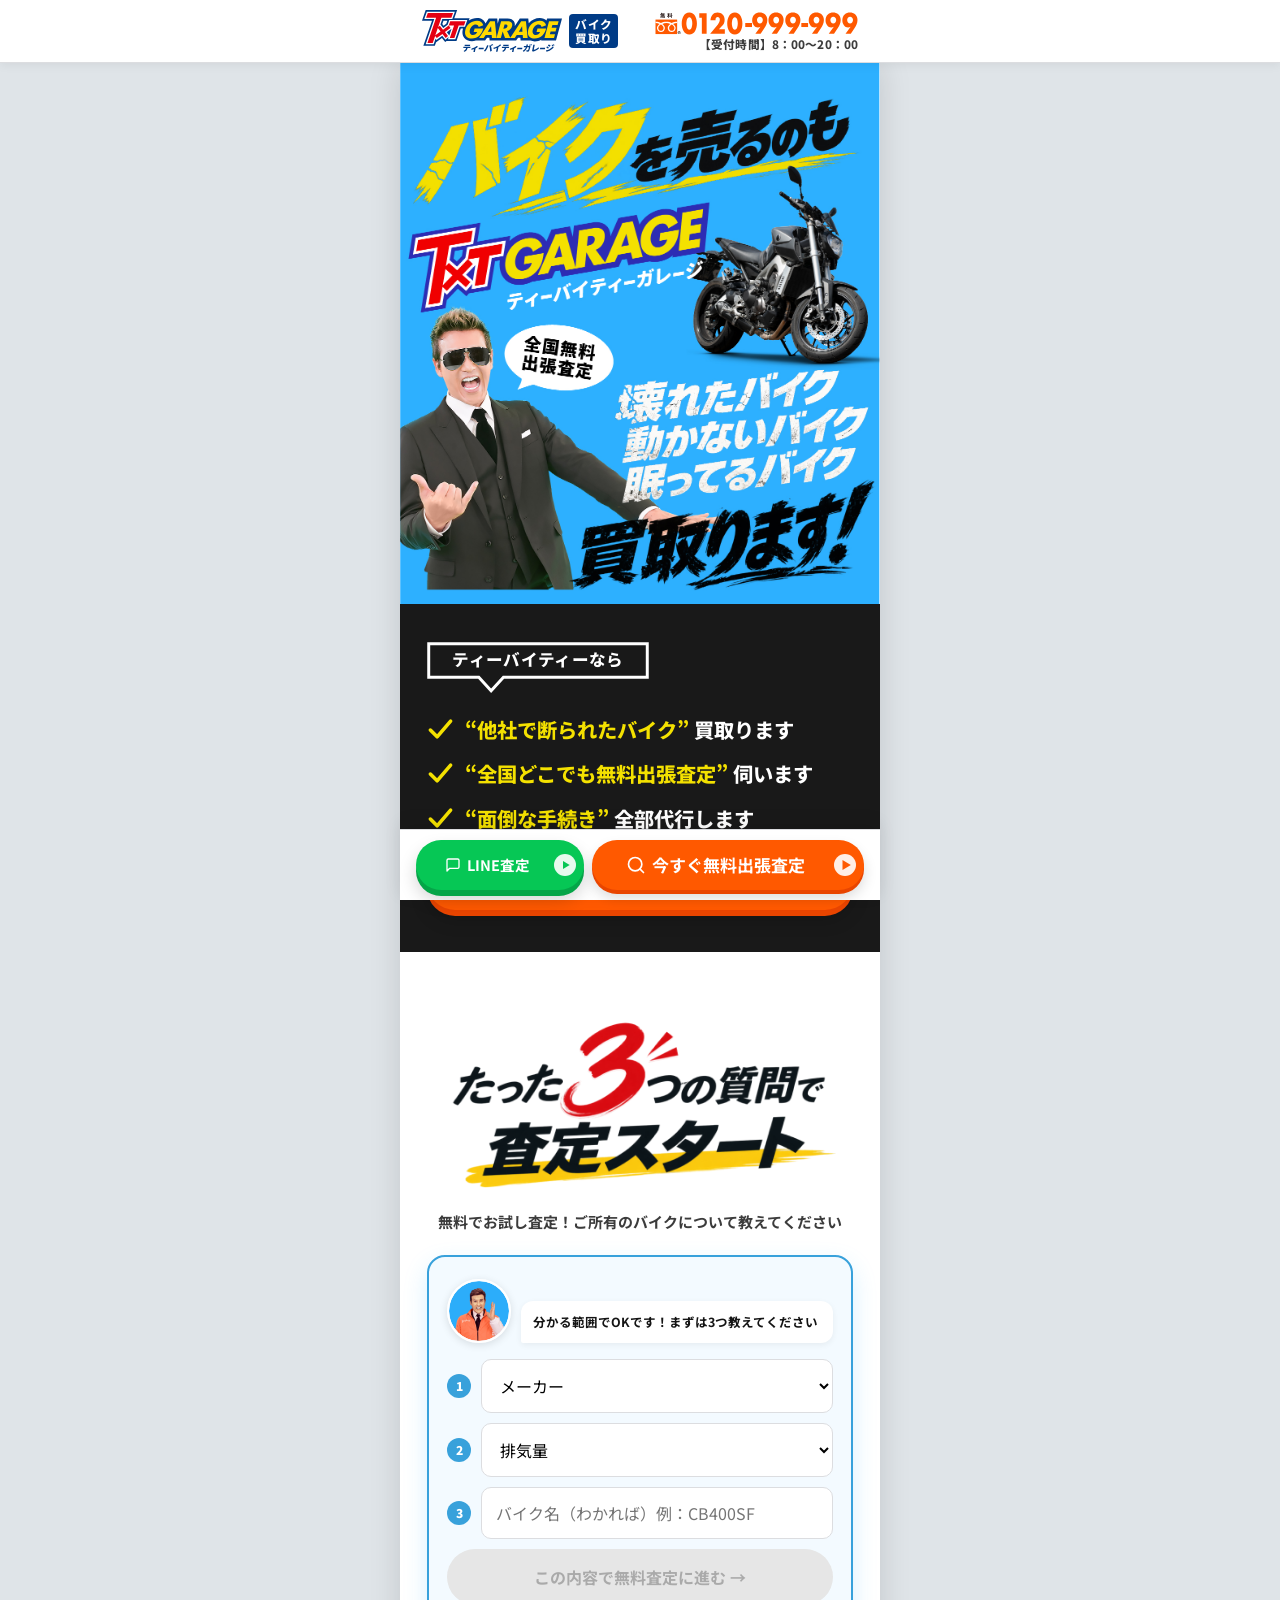
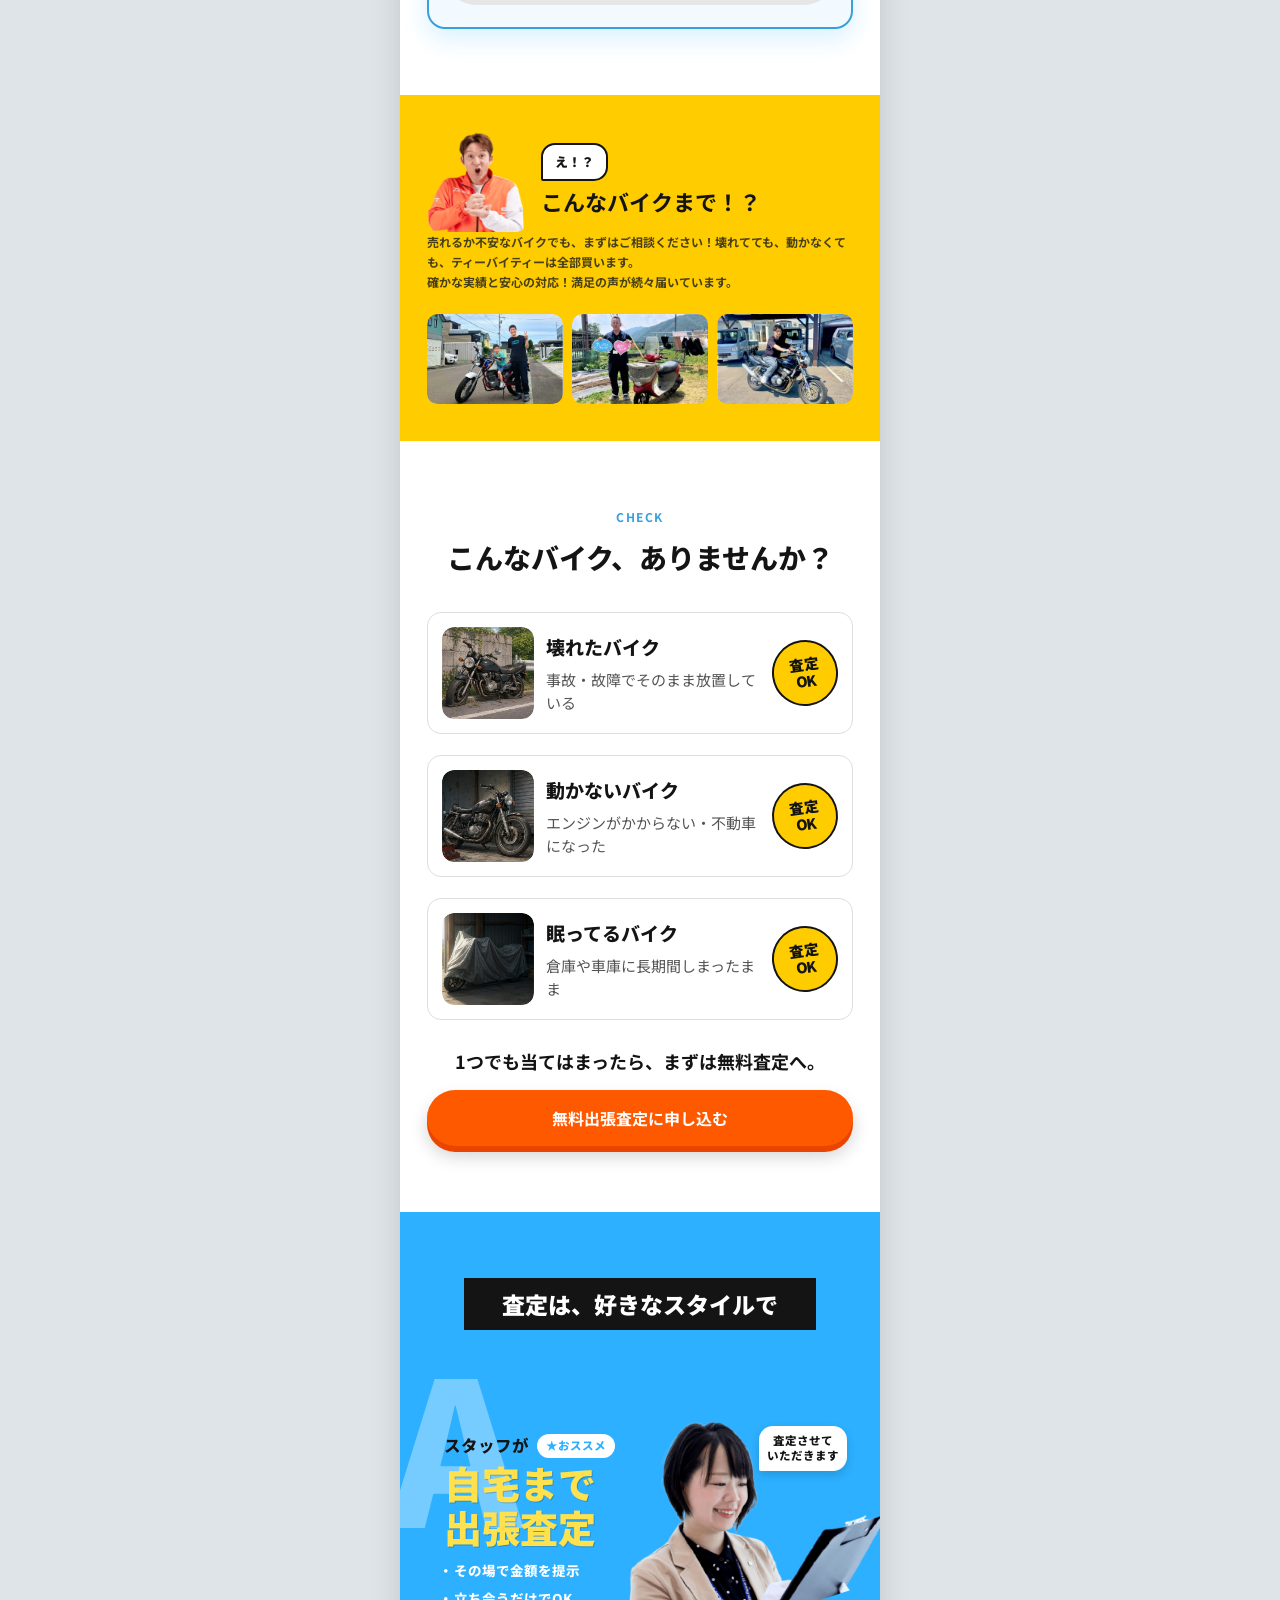
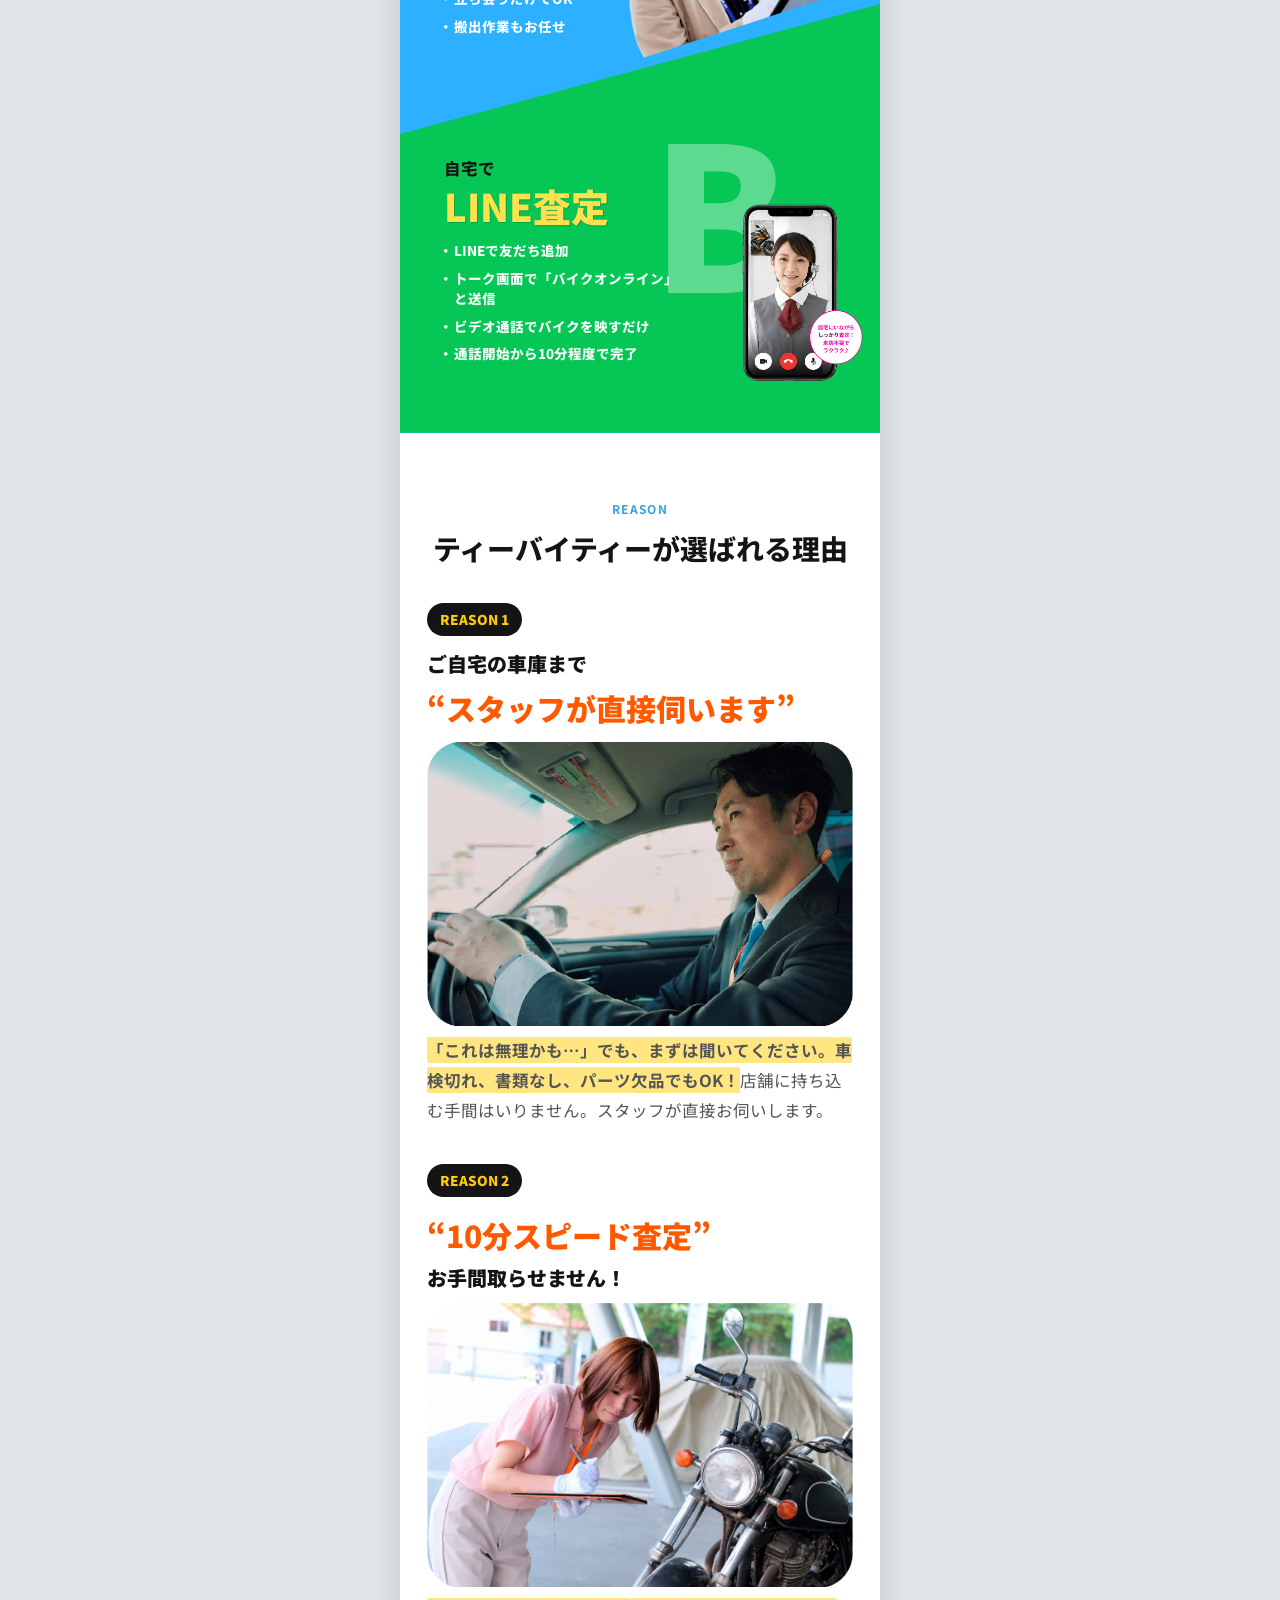
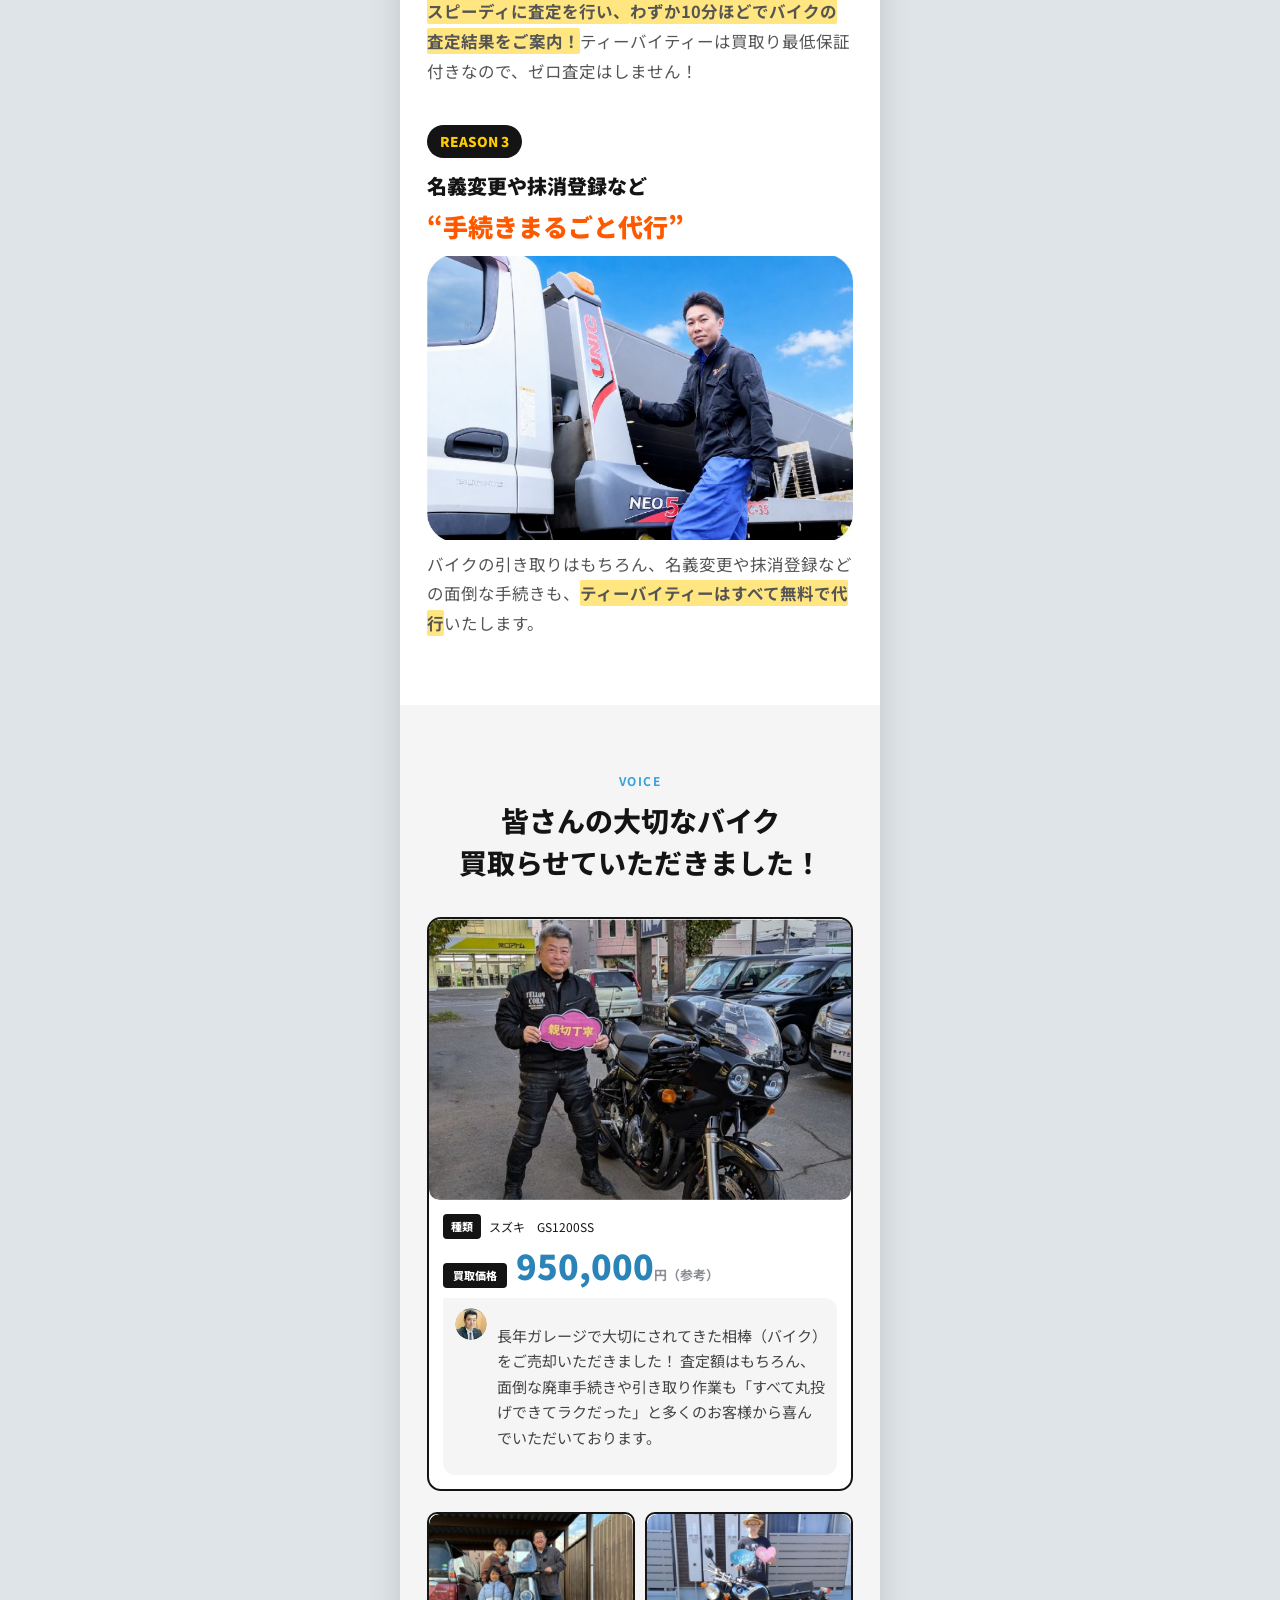
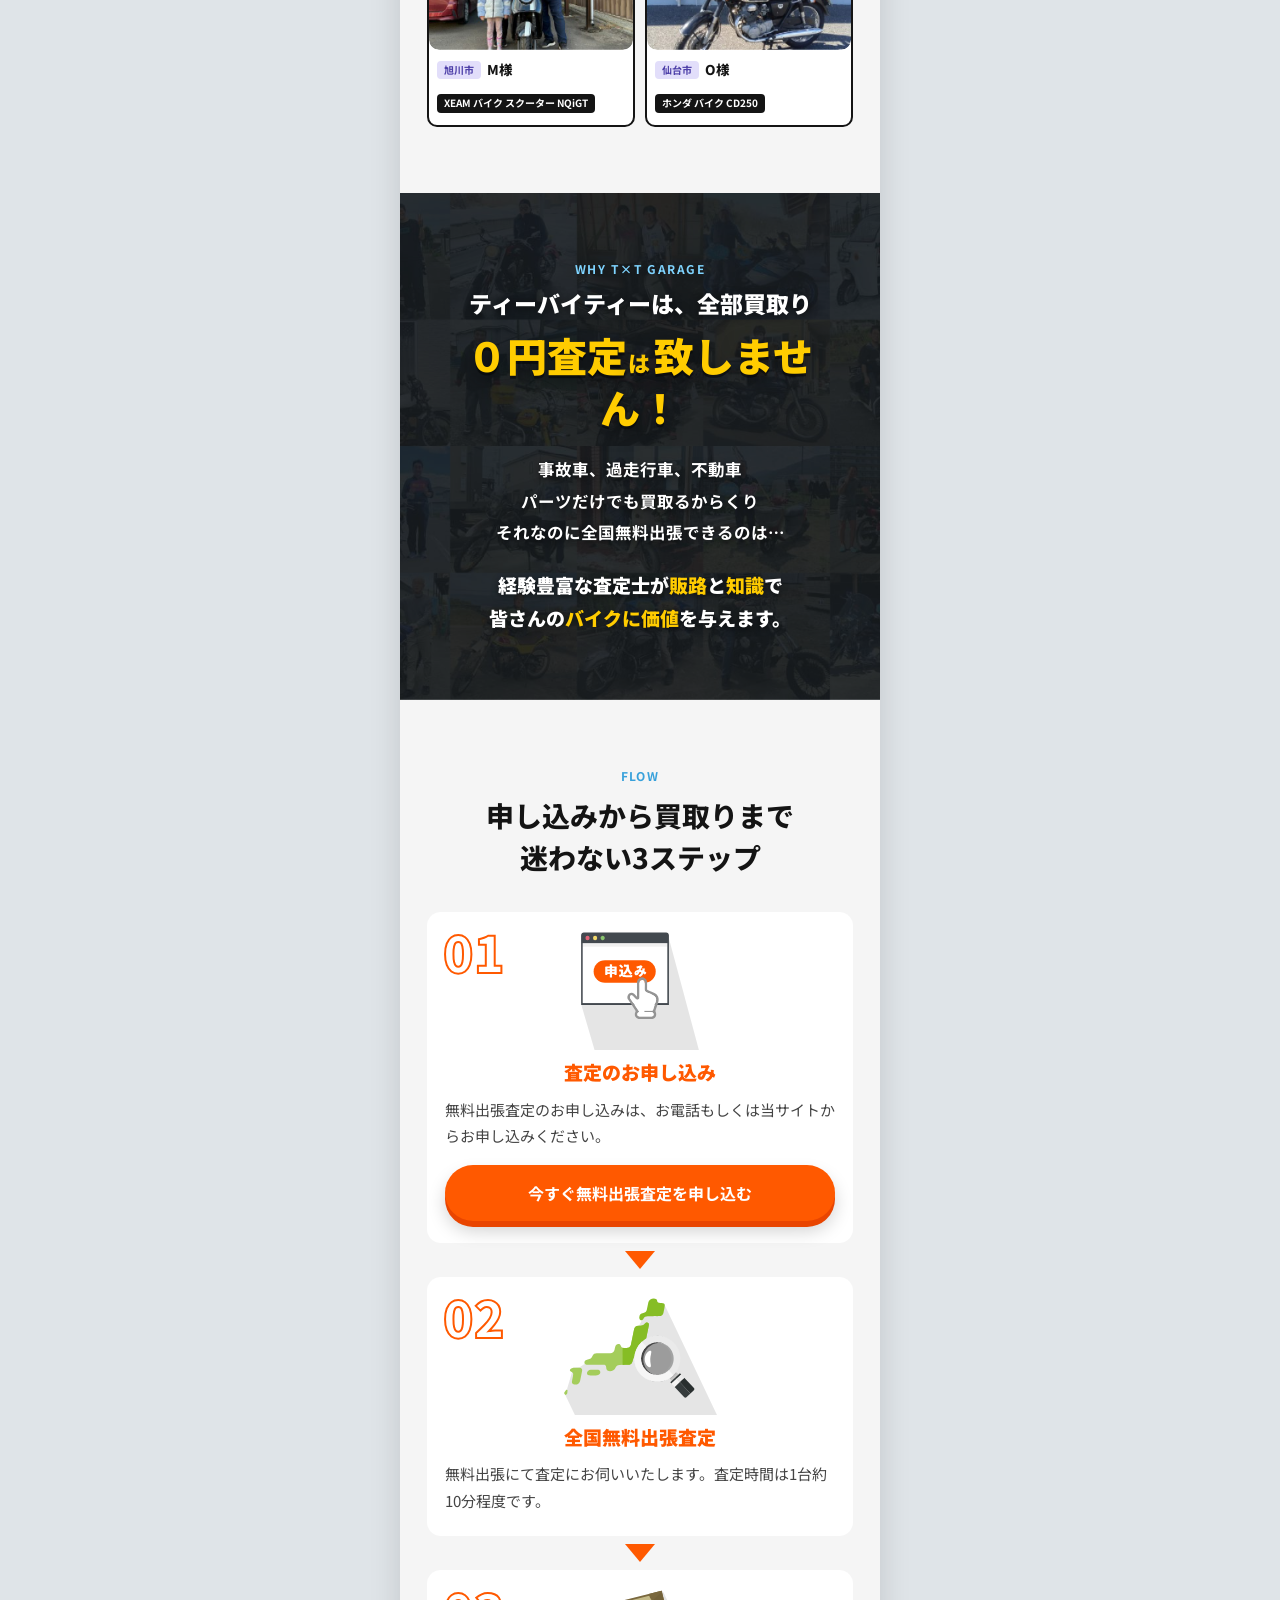
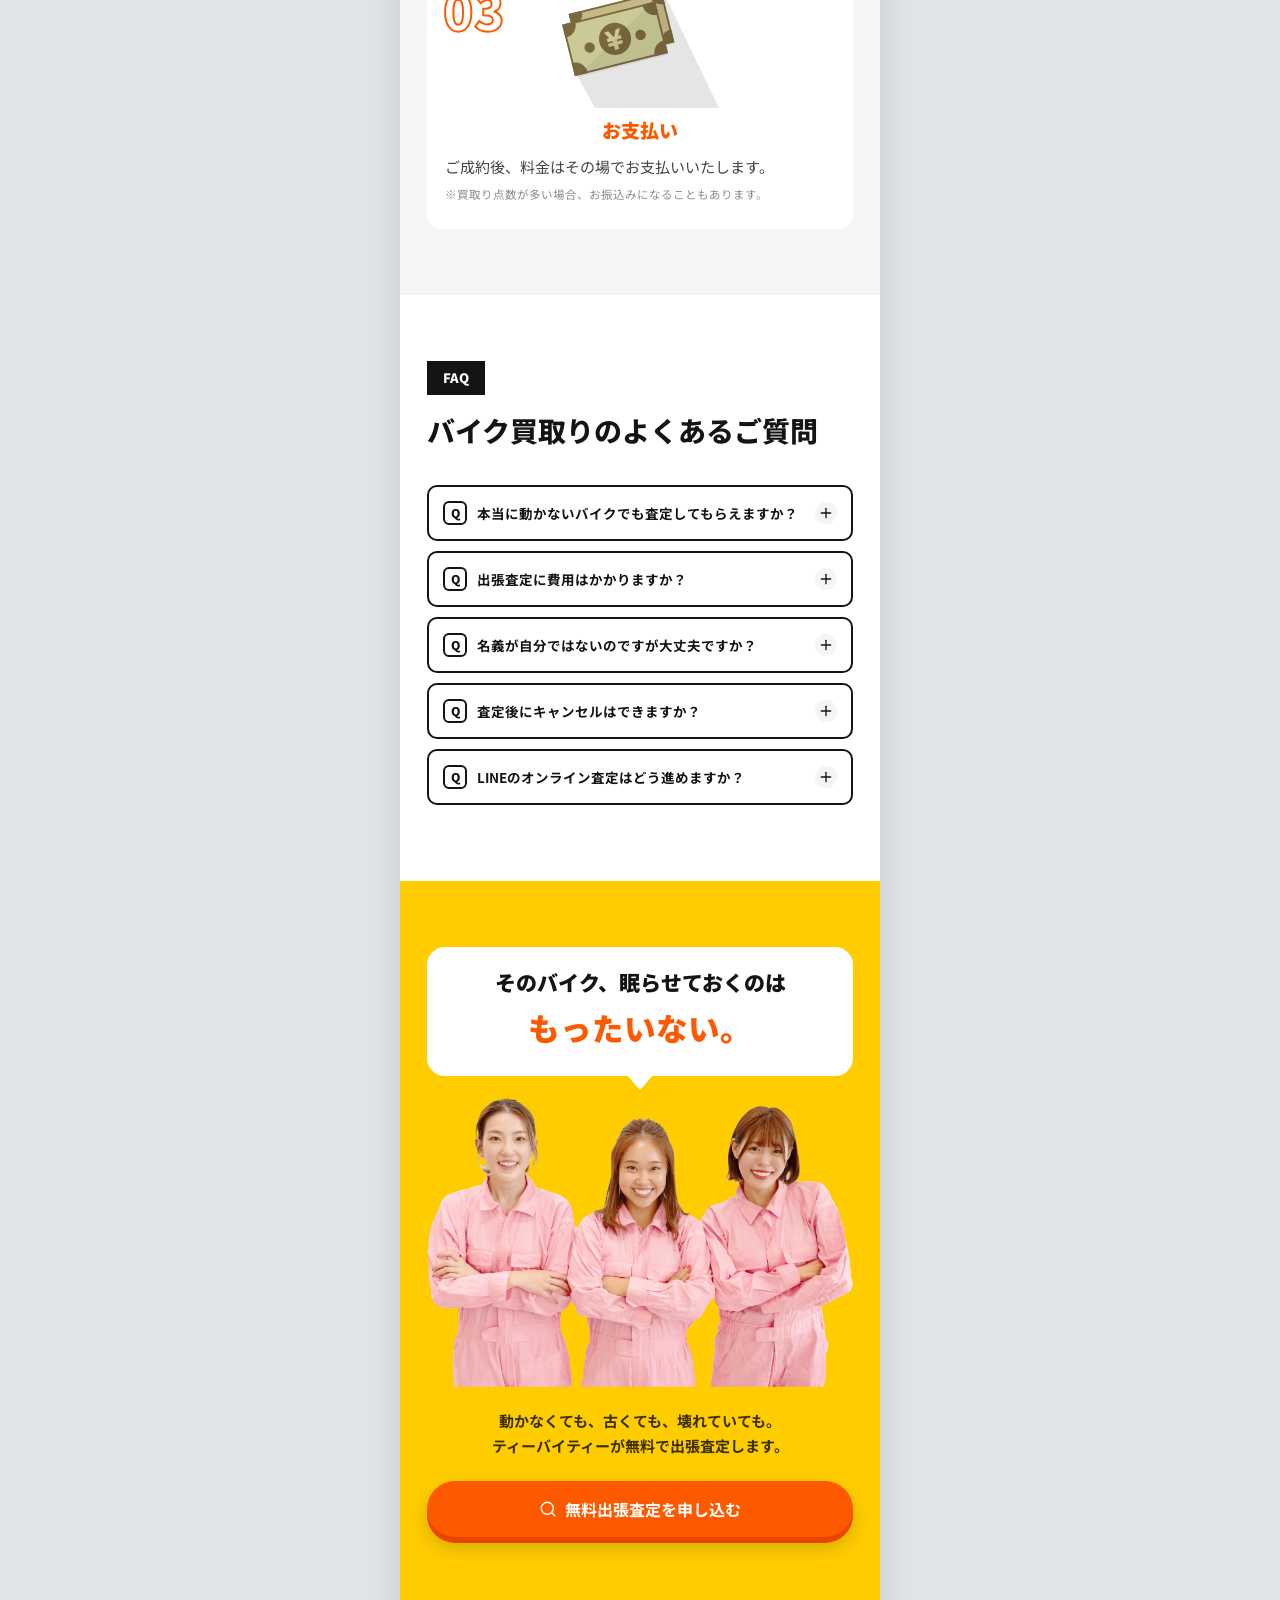
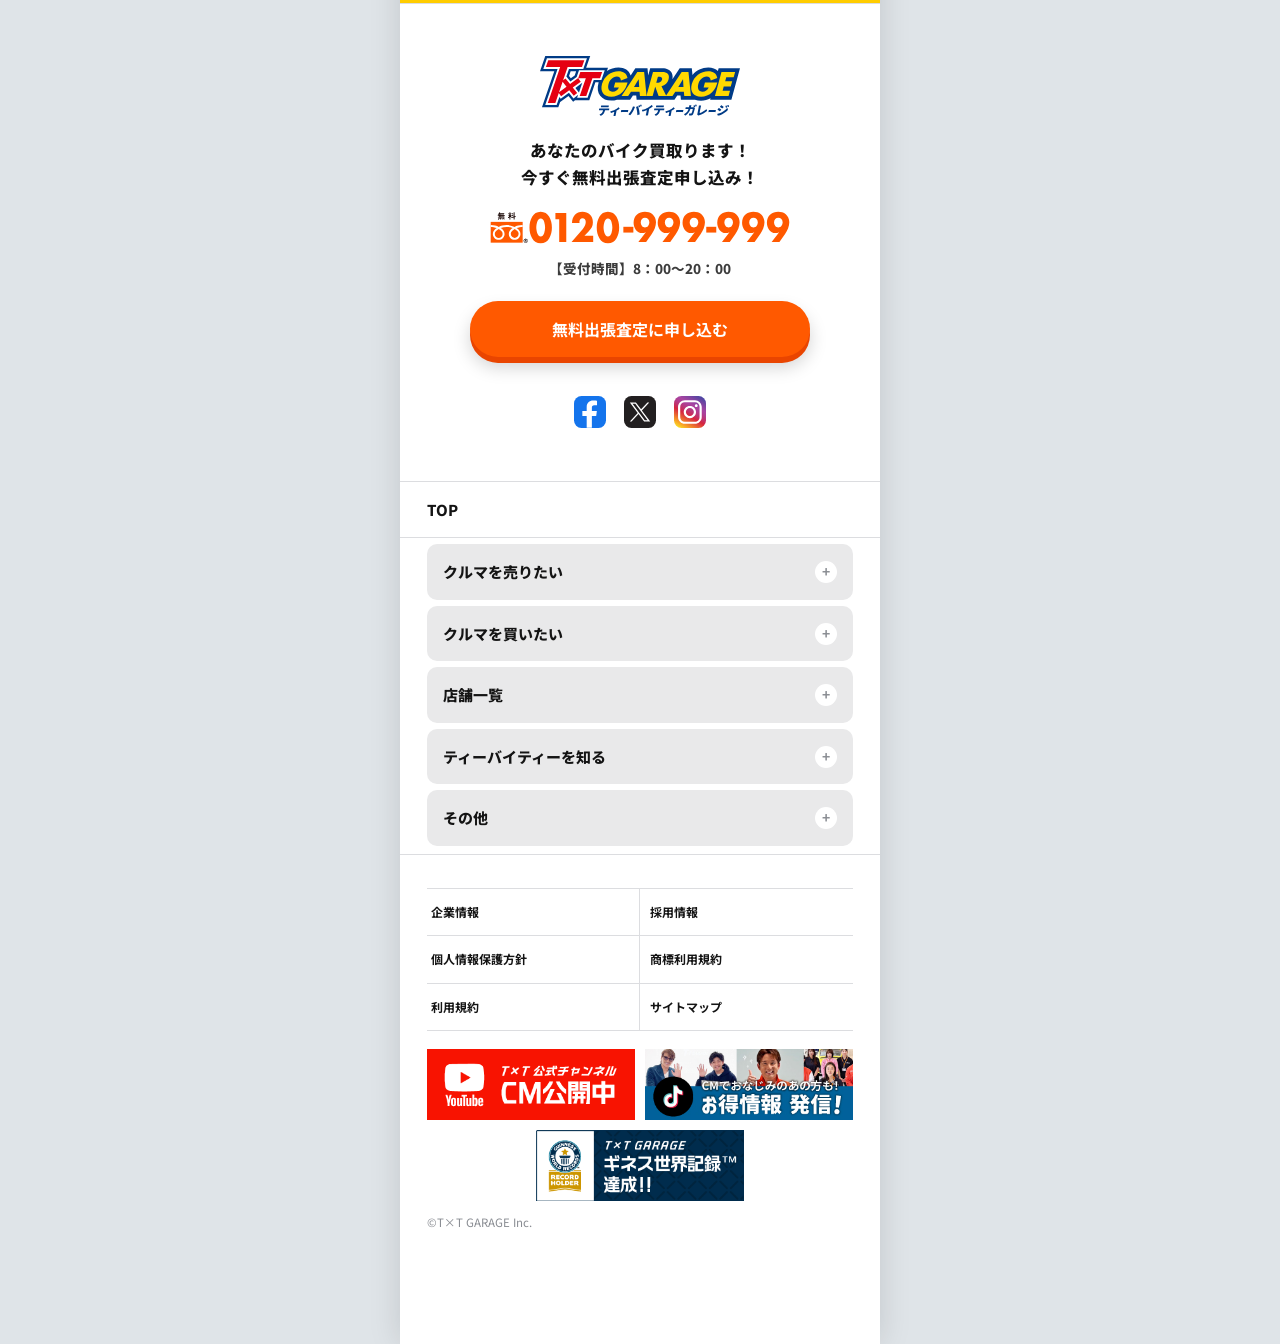
==== commit 8ab5cb6d: "STYLEセクションのB透かし文字位置調整、REASON3の強調文字サイズを個別調整 Co-Authored-By: Claude Sonnet 5 <noreply@anthropic.com>" ====
--- a/index.html
+++ b/index.html
@@ -316,7 +316,7 @@
 
       <div class="reason-block">
         <span class="reason-tag">REASON 3</span>
-        <h3>名義変更や抹消登録など<span class="hl-orange">&ldquo;手続きまるごと代行&rdquo;</span></h3>
+        <h3>名義変更や抹消登録など<span class="hl-orange hl-orange-sm">&ldquo;手続きまるごと代行&rdquo;</span></h3>
         <div class="reason-photo placeholder-img"><img src="img/REASON3.jpg" width="720" height="480" alt="名義変更や廃車手続きの書類対応" loading="lazy" onerror="this.remove()">
           <svg class="icon icon-lg"><use href="#ic-doc"/></svg>
           [画像プレースホルダー]手続き・書類対応の写真
--- a/css/style.css
+++ b/css/style.css
@@ -590,7 +590,7 @@
     line-height:1;pointer-events:none;
   }
   .style-poster-blue .style-poster-letter{top:-10px;left:-10px;}
-  .style-poster-green .style-poster-letter{top:-20px;left:auto;right:70px;}
+  .style-poster-green .style-poster-letter{top:40px;left:auto;right:90px;}
 
   /* 「査定させていただきます」の吹き出し。写真の右上に重ねる（枠内に収める） */
   .style-poster-bubble{
@@ -617,8 +617,9 @@
     font-size:calc(var(--fs-lg) + 1px);
     font-weight:900;margin:0 0 8px;word-break:auto-phrase;
   }
-  /* 見出し内の強調はコーポレートのオレンジ */
-  .hl-orange{color:var(--orange);}
+  /* 見出し内の強調はコーポレートのオレンジ。改行して少し大きく見せる */
+  .hl-orange{color:var(--orange);display:block;font-size:1.5em;margin-top:2px;}
+  .hl-orange-sm{font-size:1.25em;}
   .reason-photo{aspect-ratio:3 / 2;border-radius:var(--radius);margin-bottom:10px;}
   .reason-block p{font-size:var(--fs-md);color:#555;margin:0;line-height:1.8;}
   /* 蛍光ペンで線を引いたような黄色のベース。
@@ -790,6 +791,9 @@
     width:100%;text-align:left;background:none;border:none;
     padding:16px 4px;font-weight:700;font-size:13.5px;
     display:flex;justify-content:space-between;align-items:center;gap:10px;
+    /* iOS Safariは-webkit-appearanceが残っていると文字色までシステムの
+       青を当ててしまうため、色を明示しつつネイティブ見た目をリセットする */
+    -webkit-appearance:none;appearance:none;color:var(--black);font-family:inherit;
   }
   .faq-q .q-mark{color:var(--blue);font-weight:900;flex:none;}
   .faq-a{
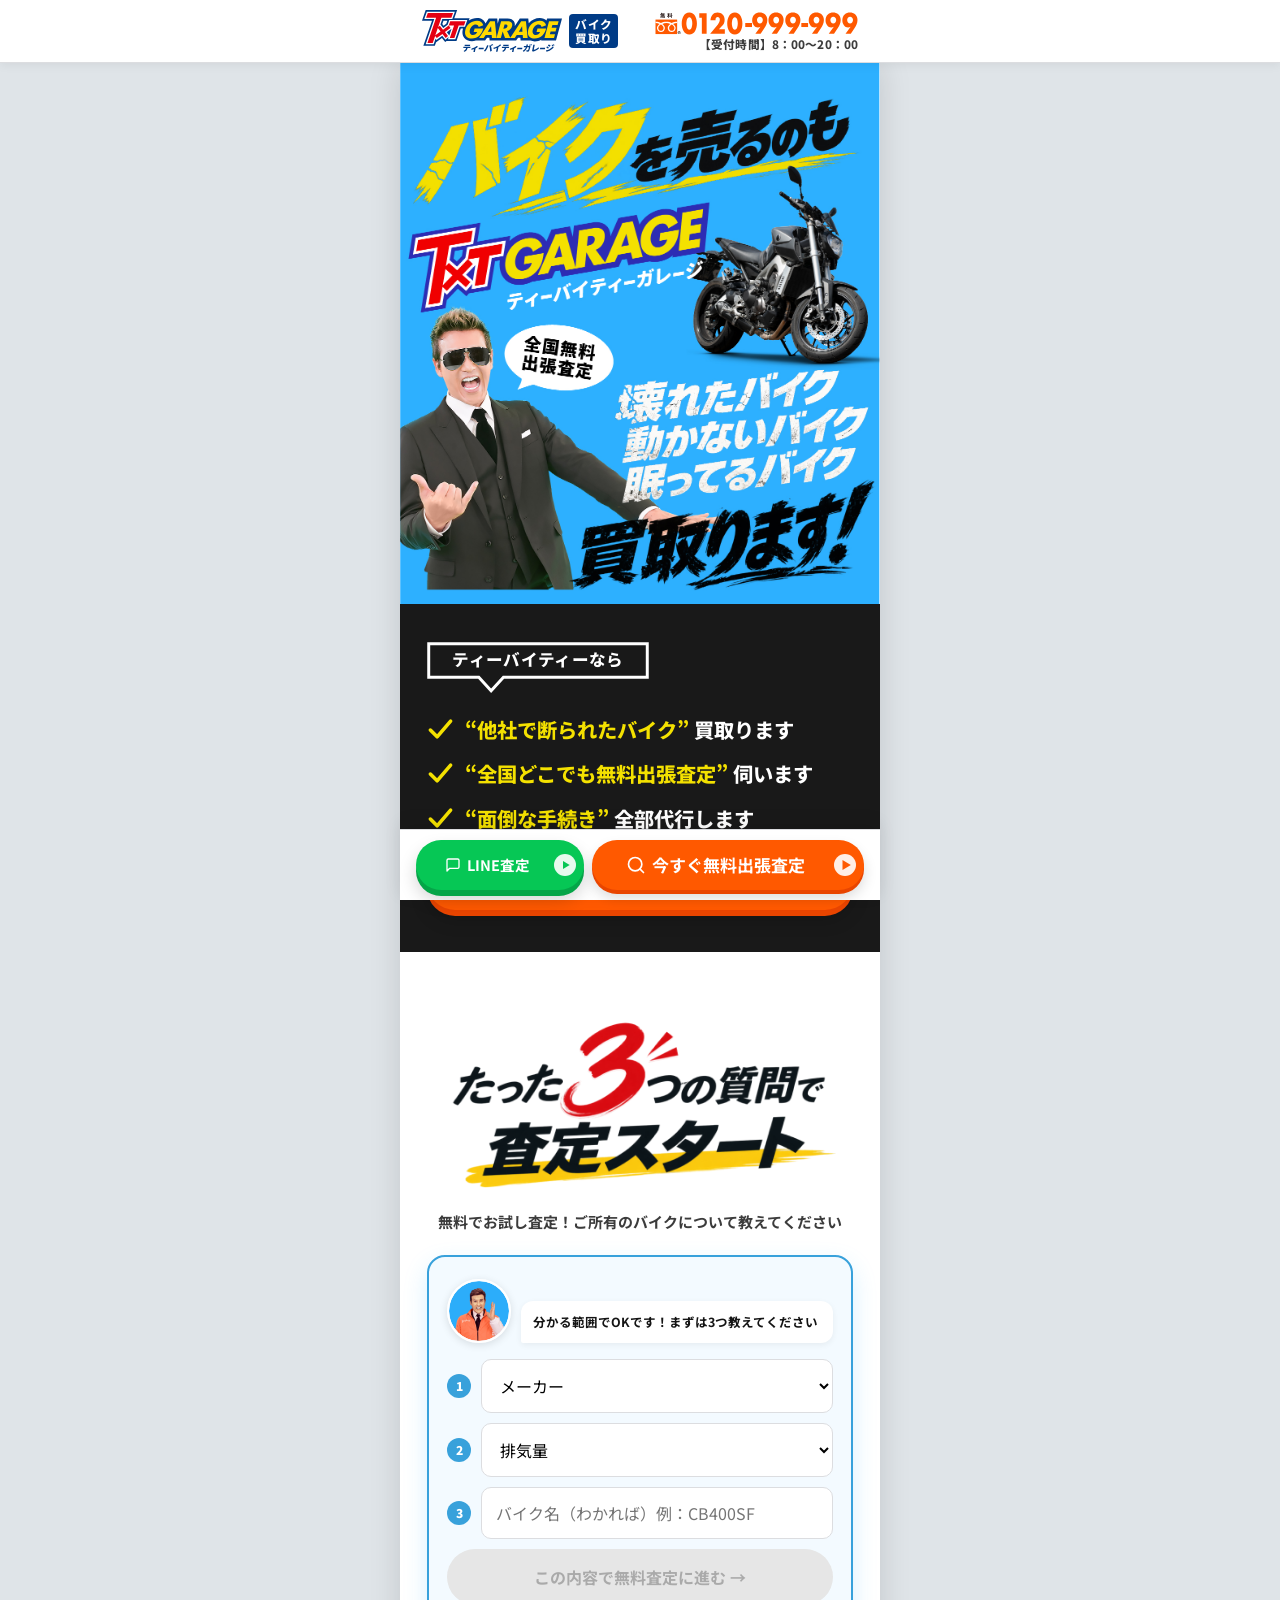
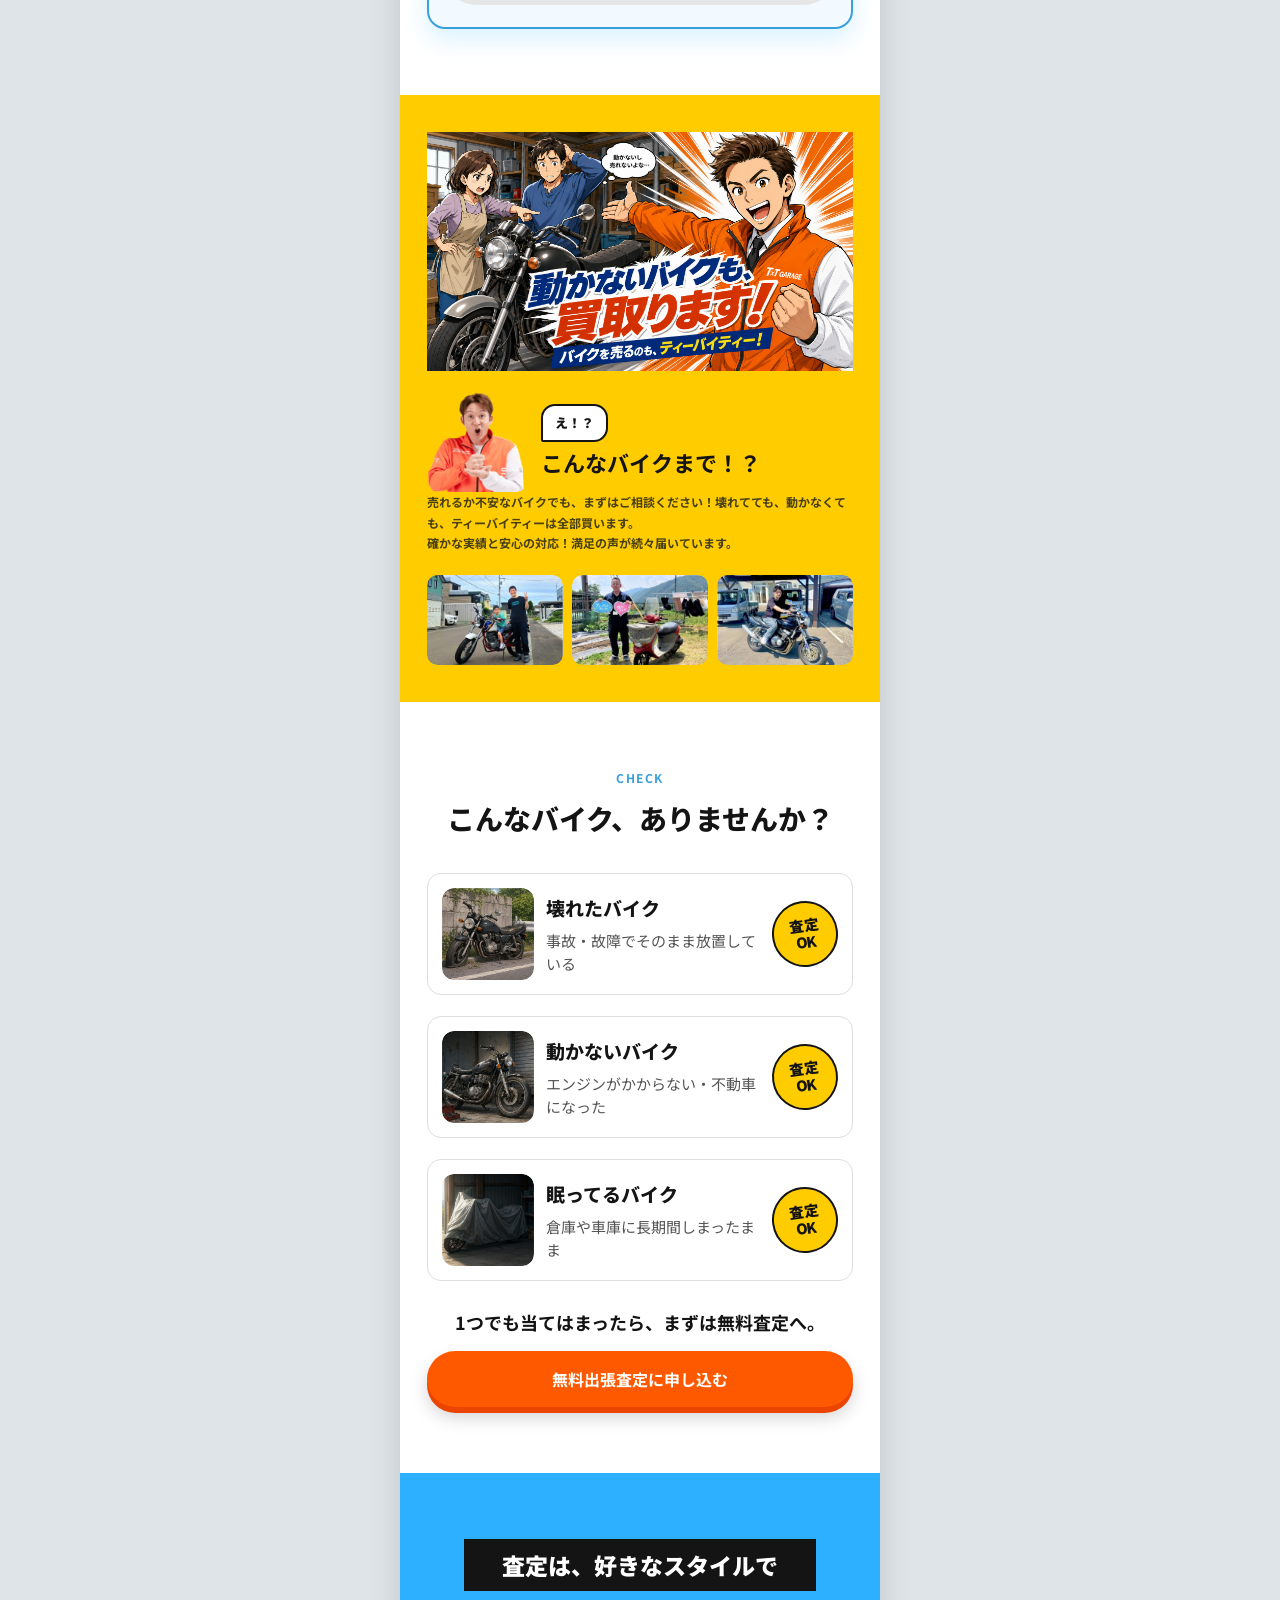
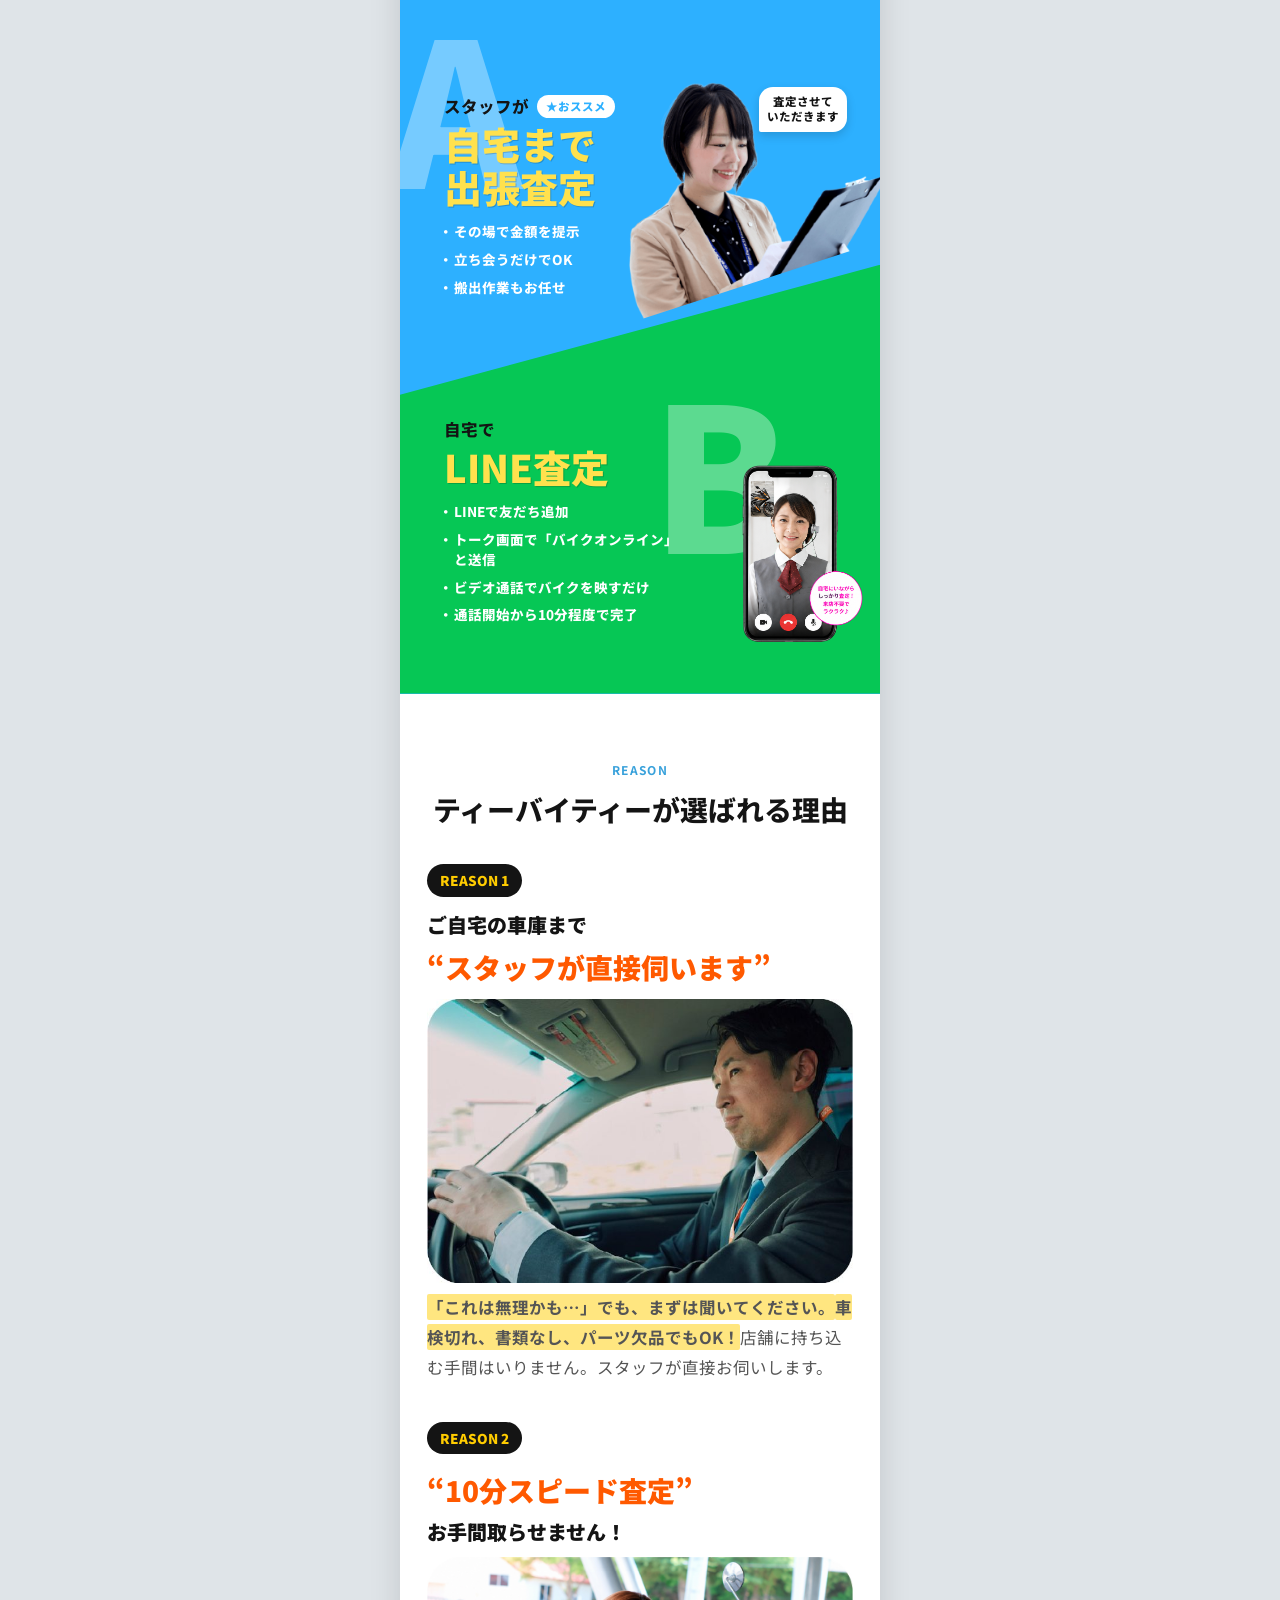
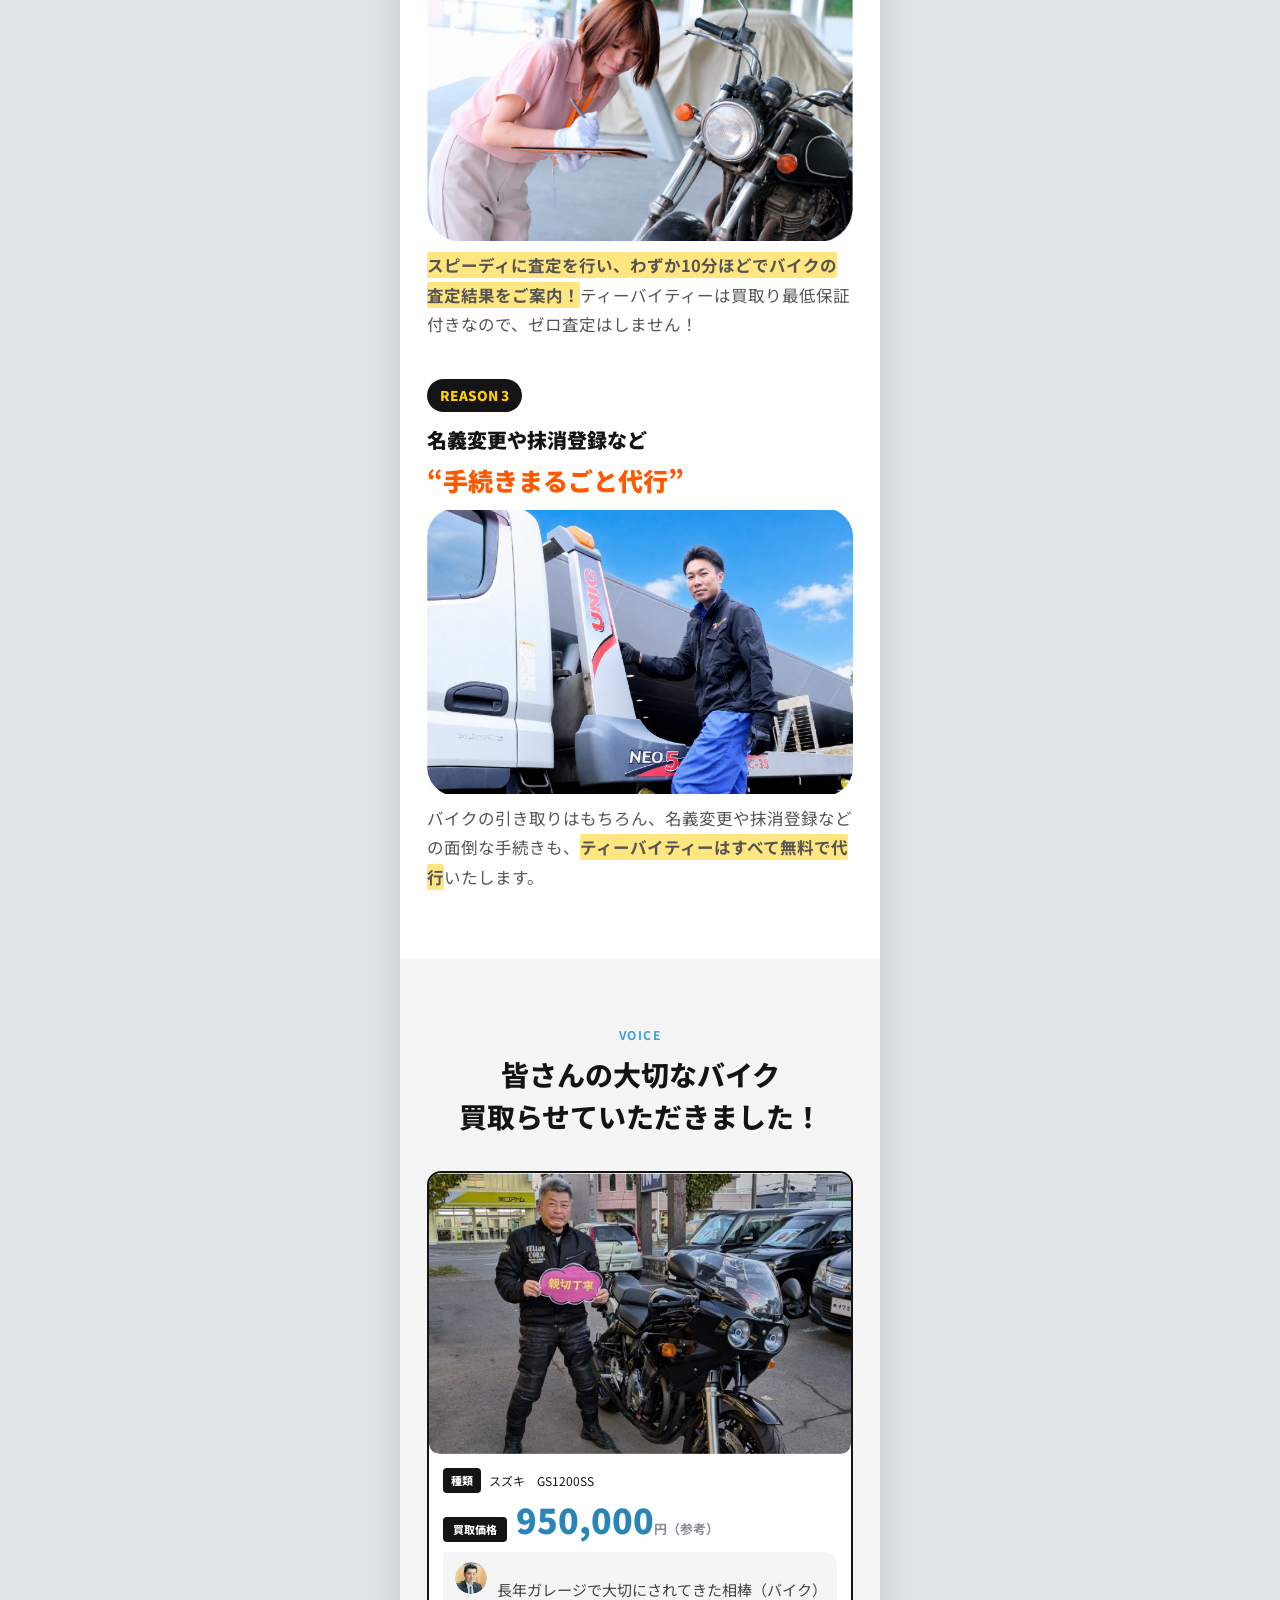
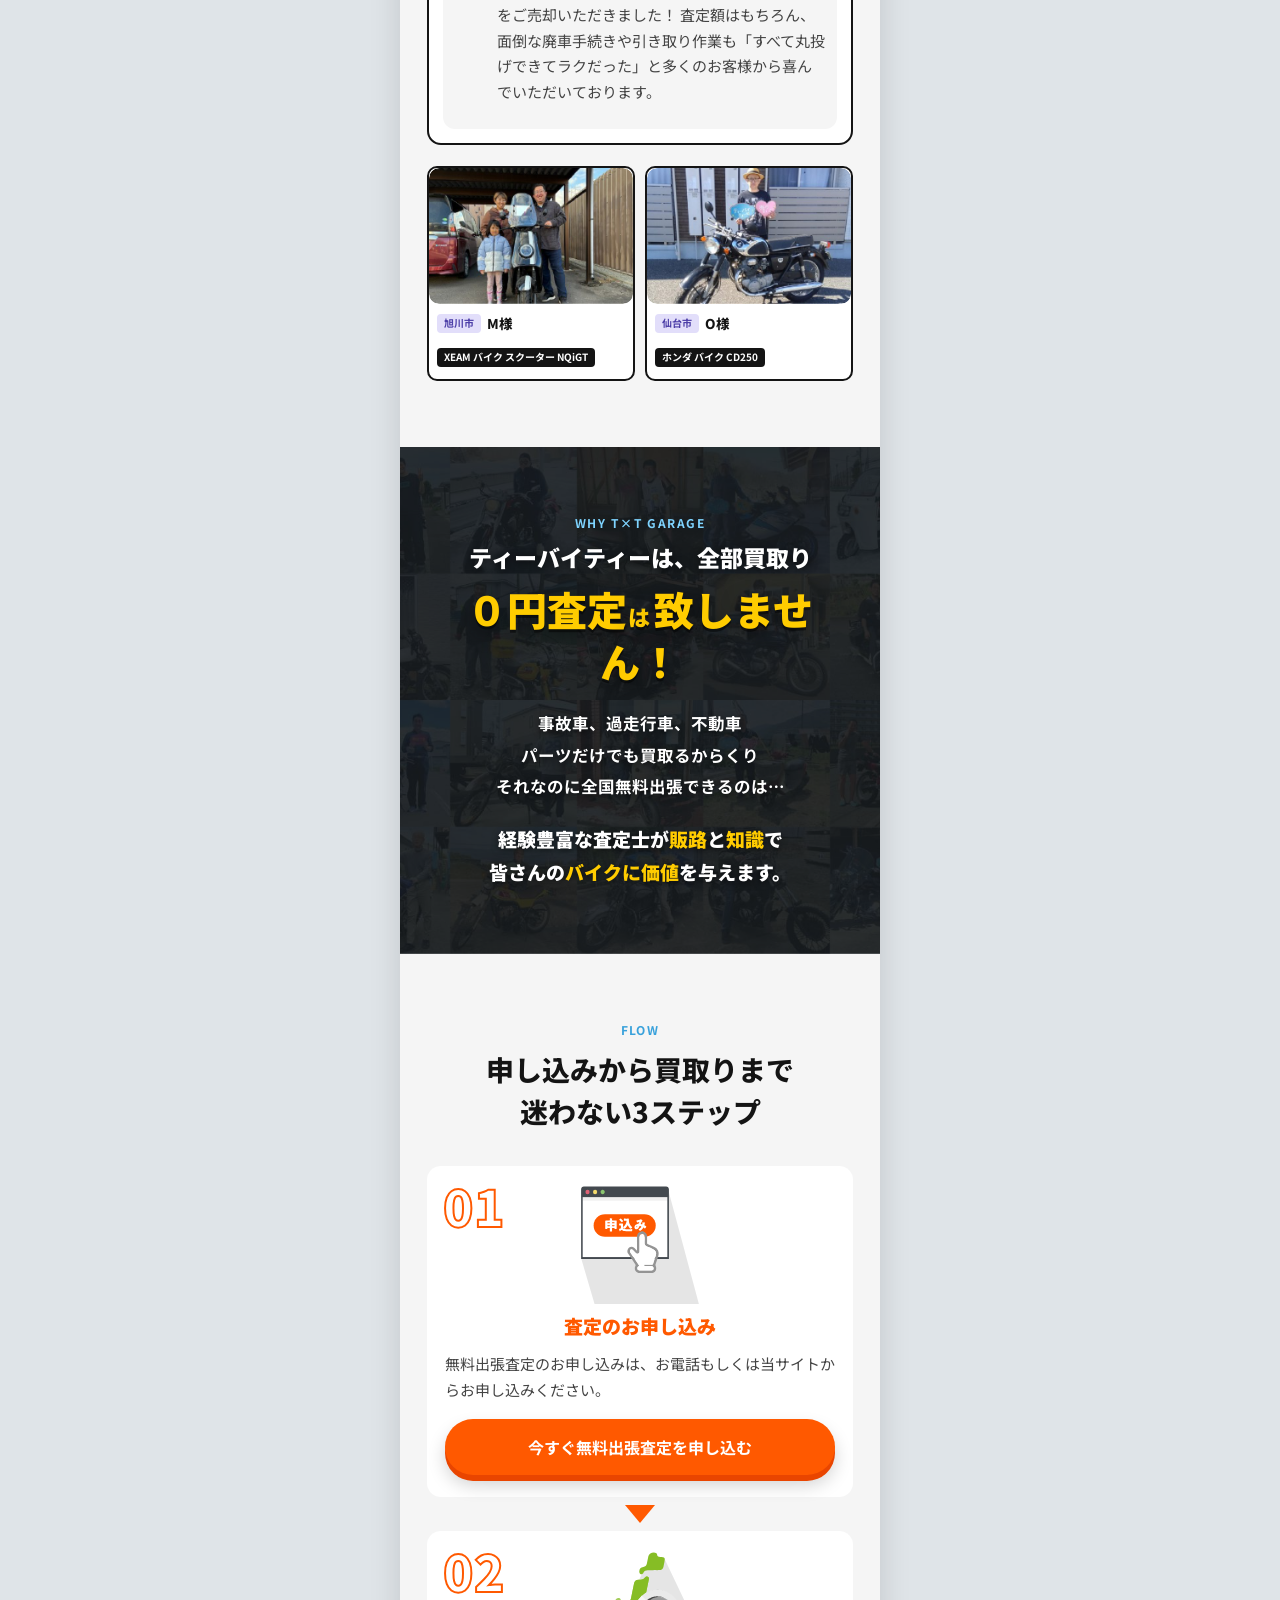
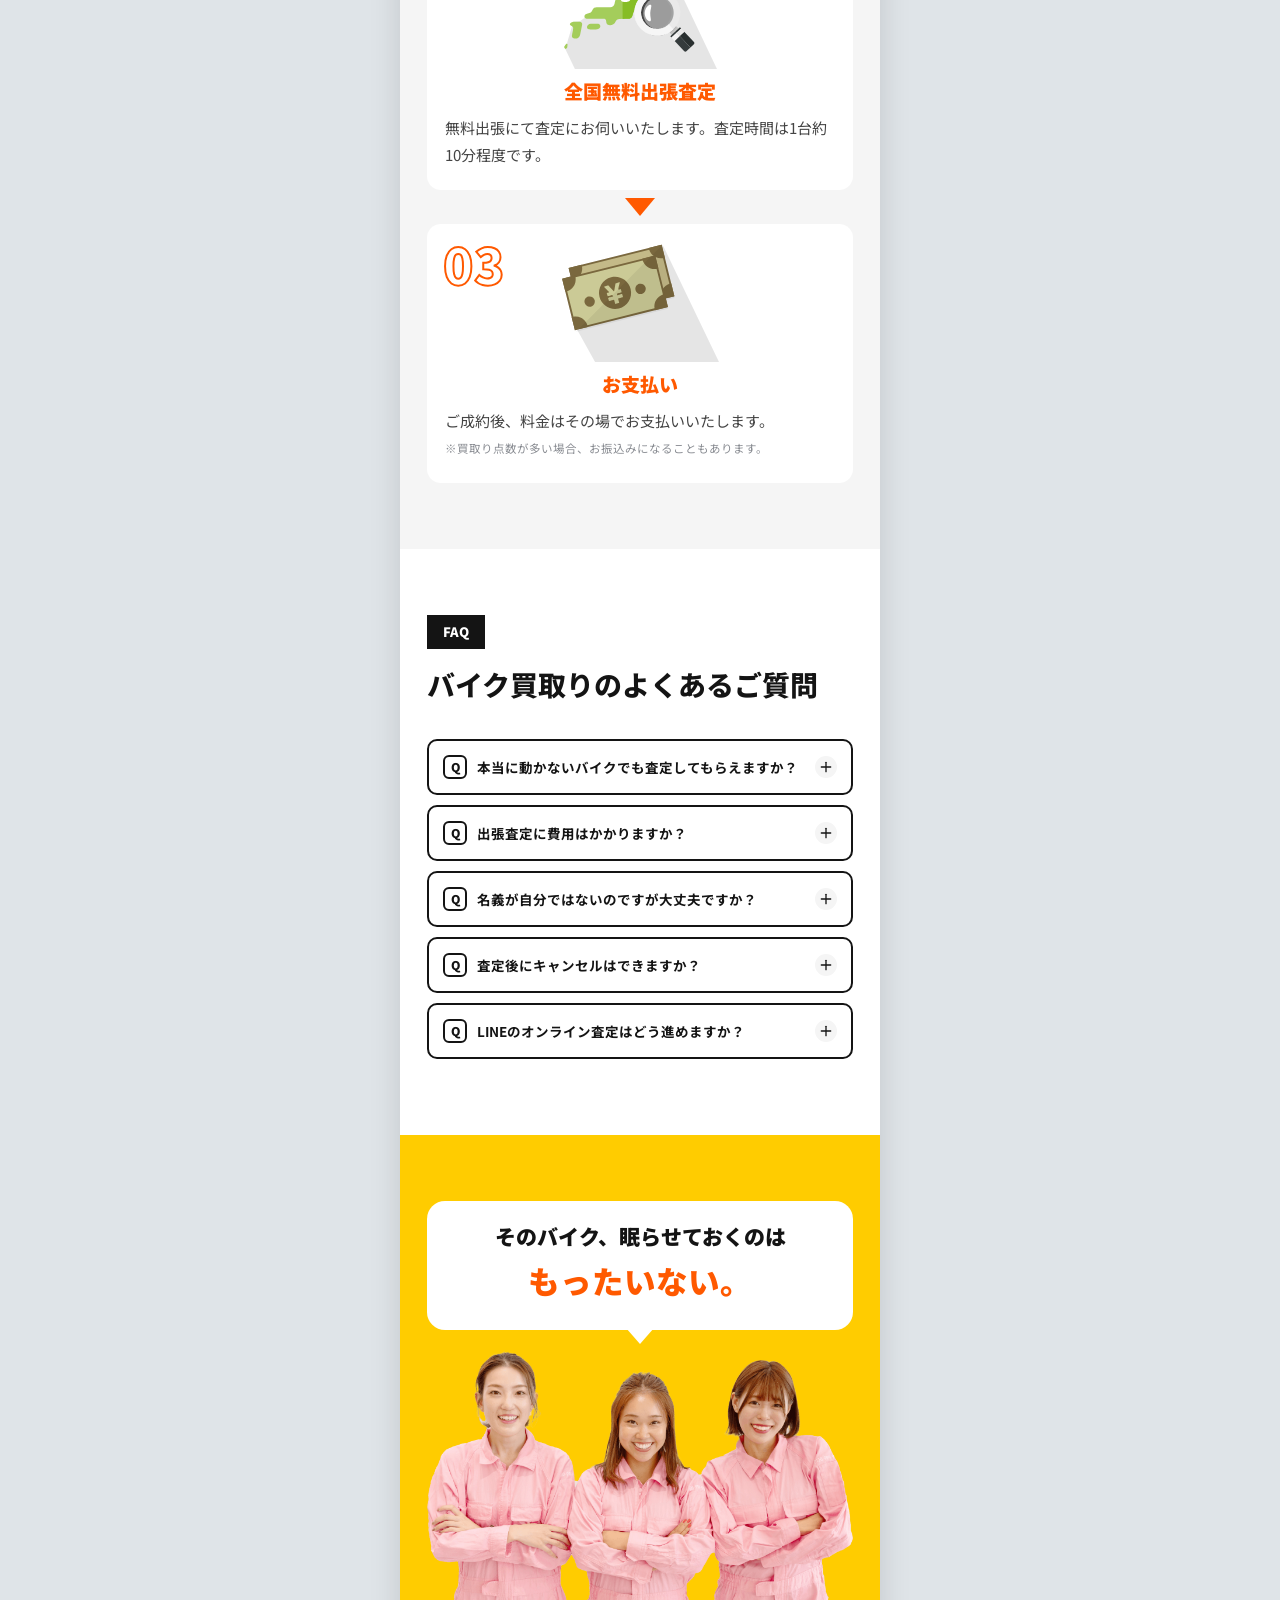
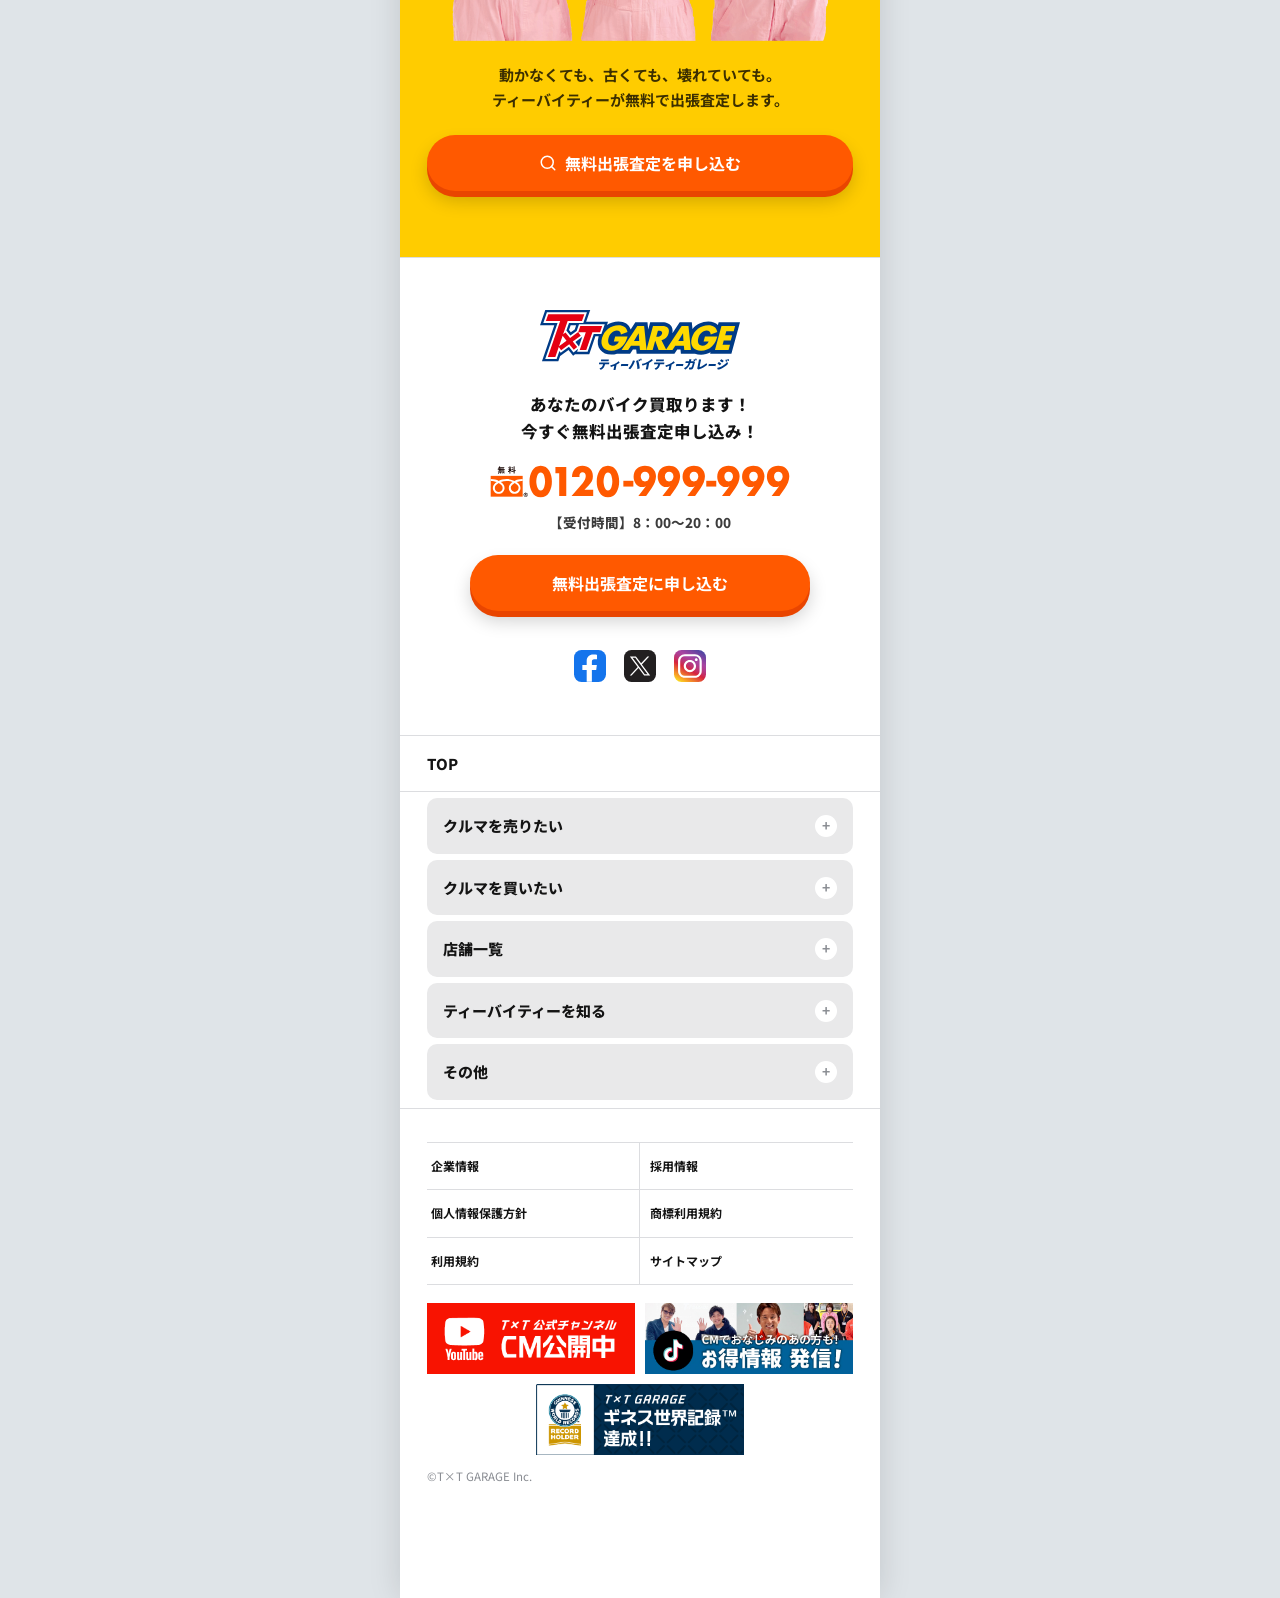
==== commit 2cde7054: "リアクションセクション上部にsection3.pngを追加、オレンジ強調文字をさらに縮小 Co-Authored-By: Claude Sonnet 5 <noreply@anthropic.com>" ====
--- a/index.html
+++ b/index.html
@@ -189,6 +189,7 @@
   <!-- リアクション演出：ティーバイティーらしいノリ -->
   <section class="reaction-strip">
     <div class="wrap">
+      <img src="img/section3.png" alt="" class="reaction-section-img" loading="lazy">
       <div class="reaction-inner">
         <div class="reaction-avatar placeholder-img"><img src="img/sugiya02.png" width="192" height="192" alt="ティーバイティーガレージのスタッフ" loading="lazy" onerror="this.remove()"><svg class="icon"><use href="#ic-user"/></svg></div>
         <div>
--- a/css/style.css
+++ b/css/style.css
@@ -618,7 +618,7 @@
     font-weight:900;margin:0 0 8px;word-break:auto-phrase;
   }
   /* 見出し内の強調はコーポレートのオレンジ。改行して少し大きく見せる */
-  .hl-orange{color:var(--orange);display:block;font-size:1.5em;margin-top:2px;}
+  .hl-orange{color:var(--orange);display:block;font-size:1.4em;margin-top:2px;}
   .hl-orange-sm{font-size:1.25em;}
   .reason-photo{aspect-ratio:3 / 2;border-radius:var(--radius);margin-bottom:10px;}
   .reason-block p{font-size:var(--fs-md);color:#555;margin:0;line-height:1.8;}
@@ -1066,6 +1066,7 @@
 
   /* 「え!?こんなバイクまで!?」リアクション */
   .reaction-strip{background:var(--accent);padding:calc(var(--sect-y) * .56) 0;}
+  .reaction-section-img{display:block;width:100%;height:auto;margin:0 0 var(--gap-card);}
   .reaction-inner{display:flex;align-items:center;gap:14px;}
   .reaction-inner h3{word-break:auto-phrase;}
   .reaction-avatar{
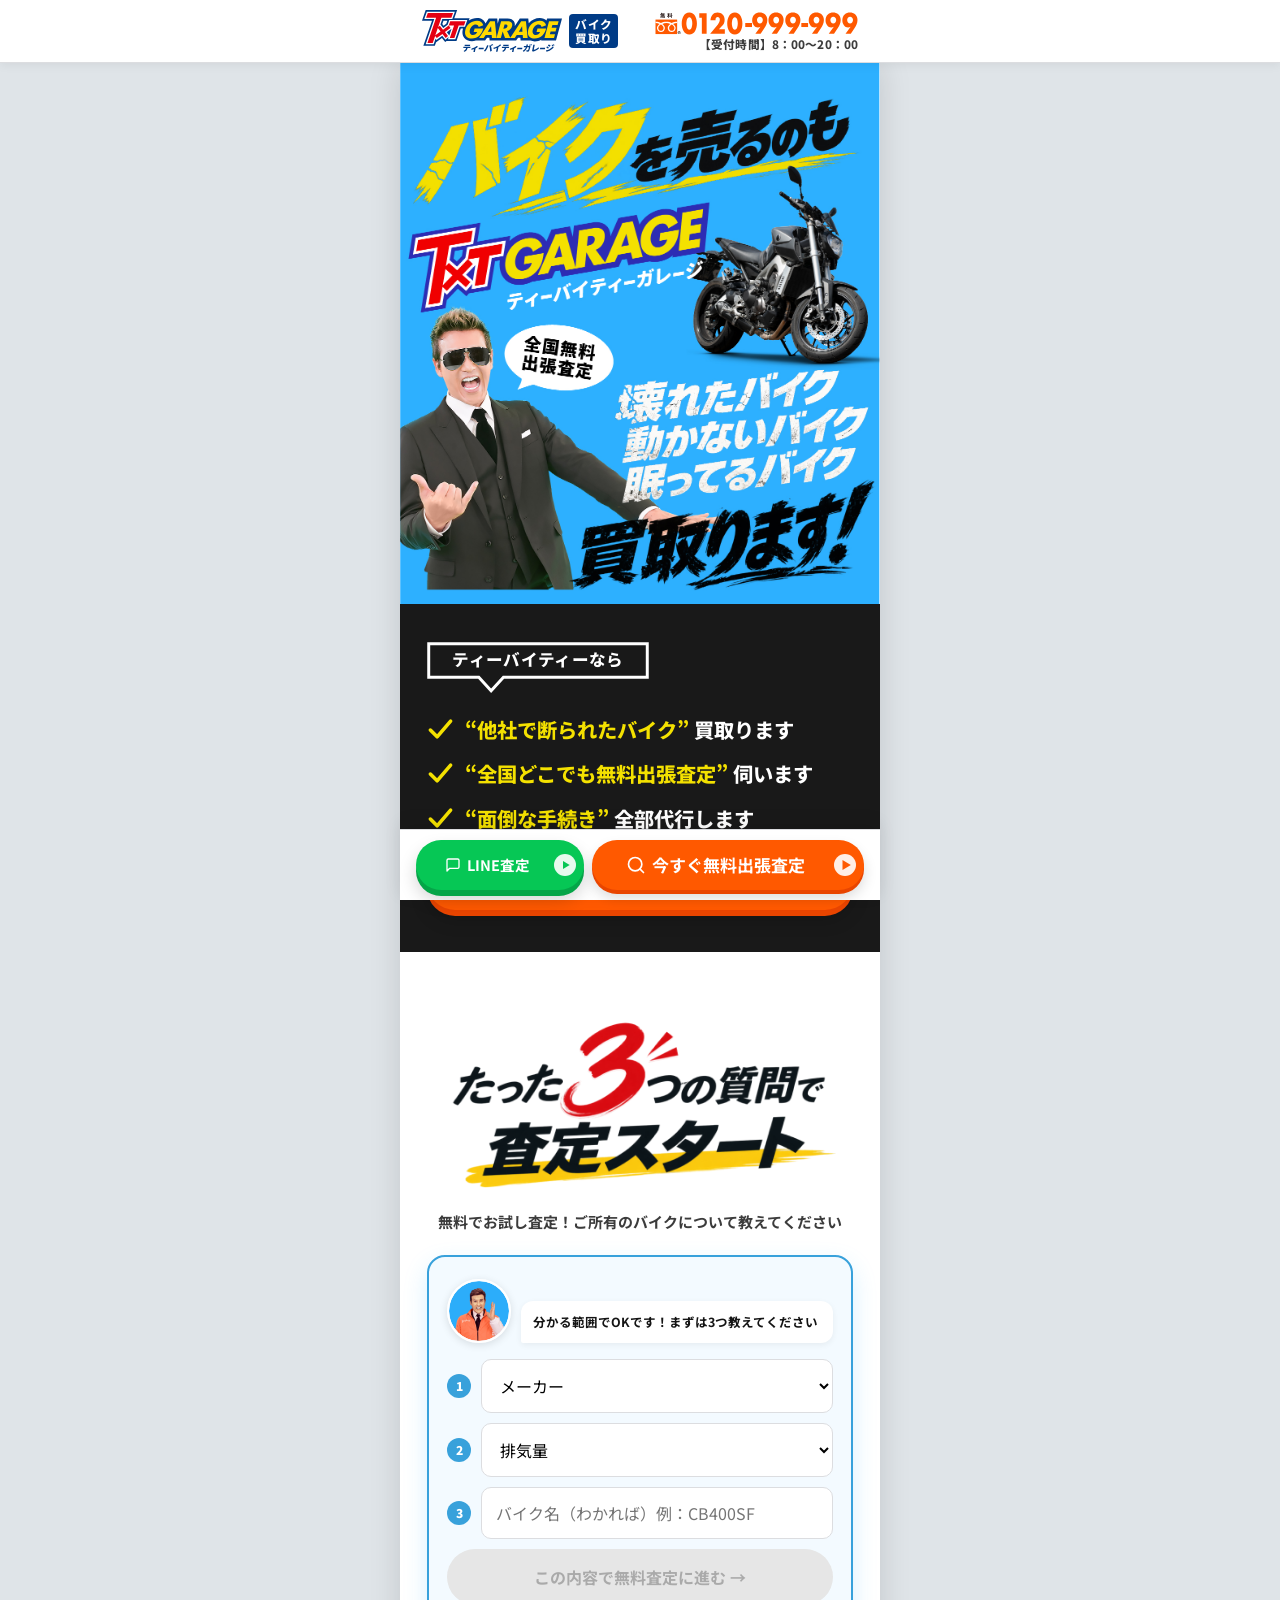
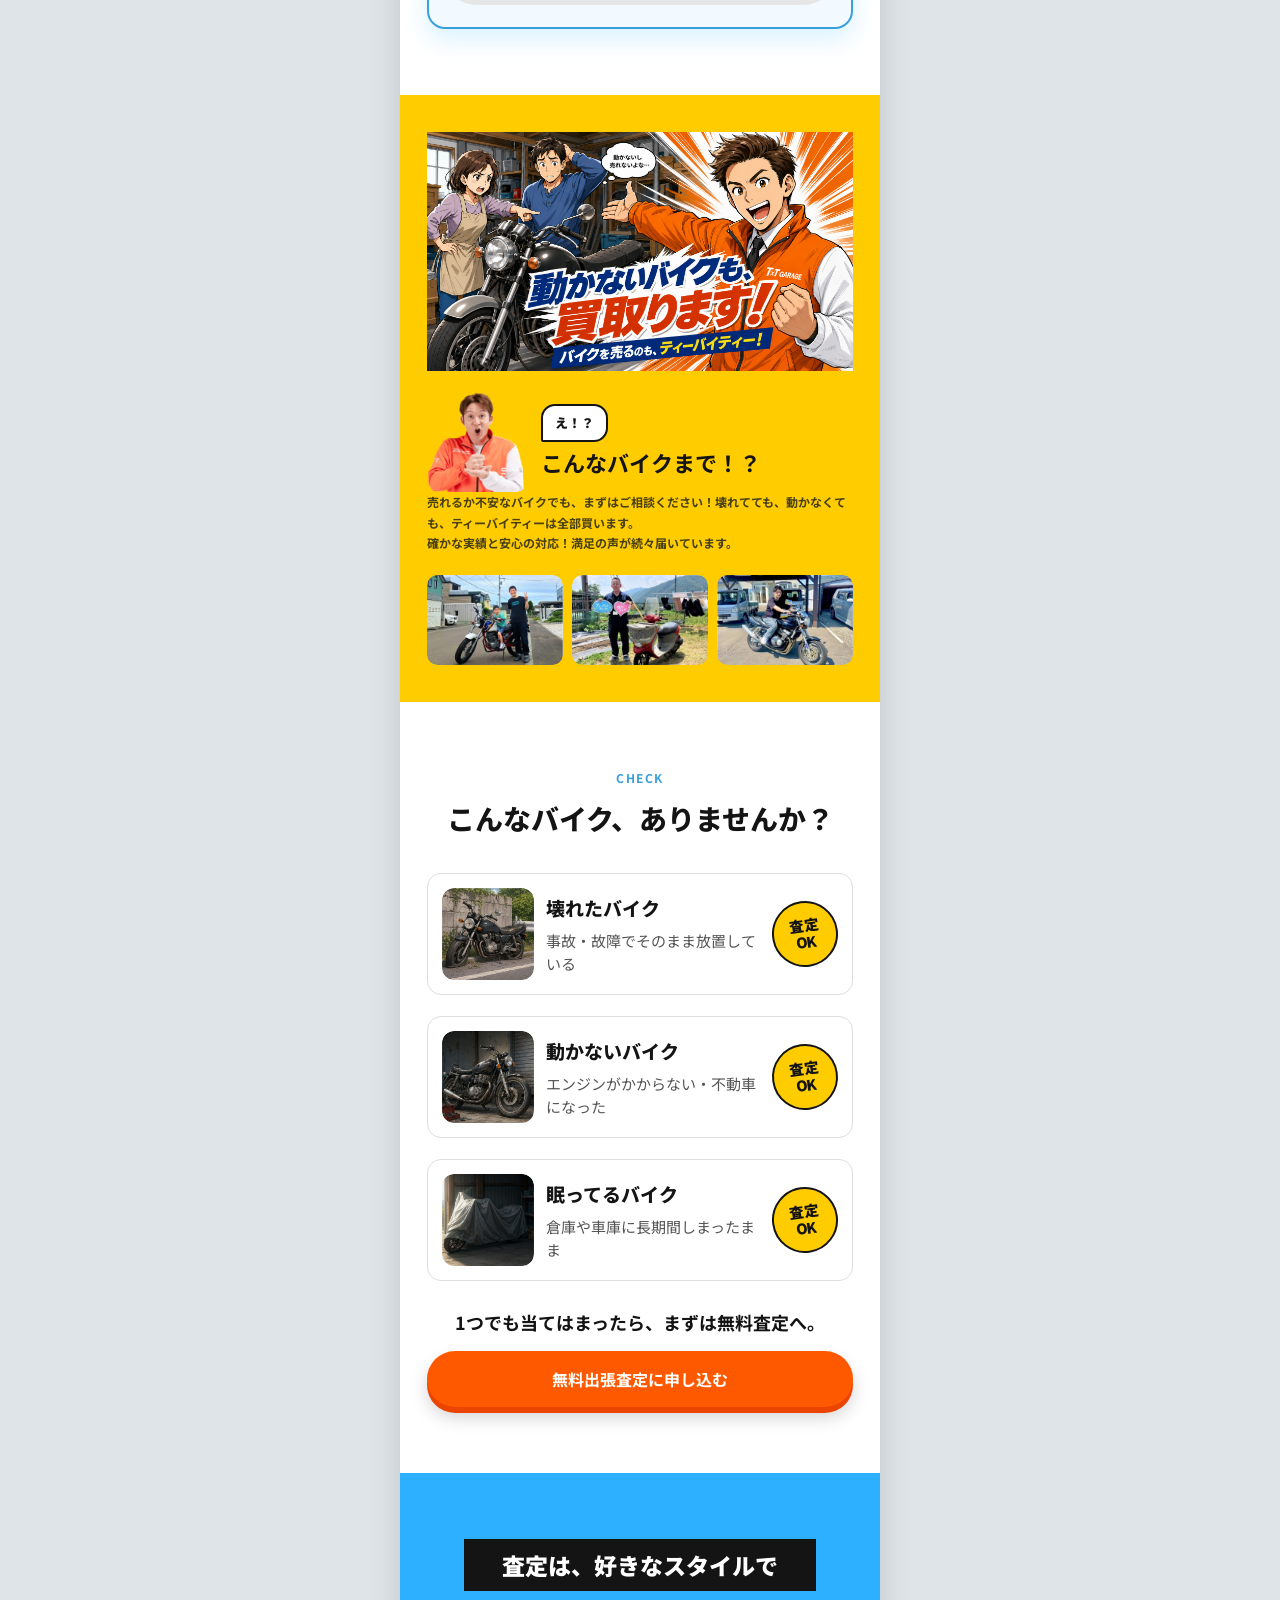
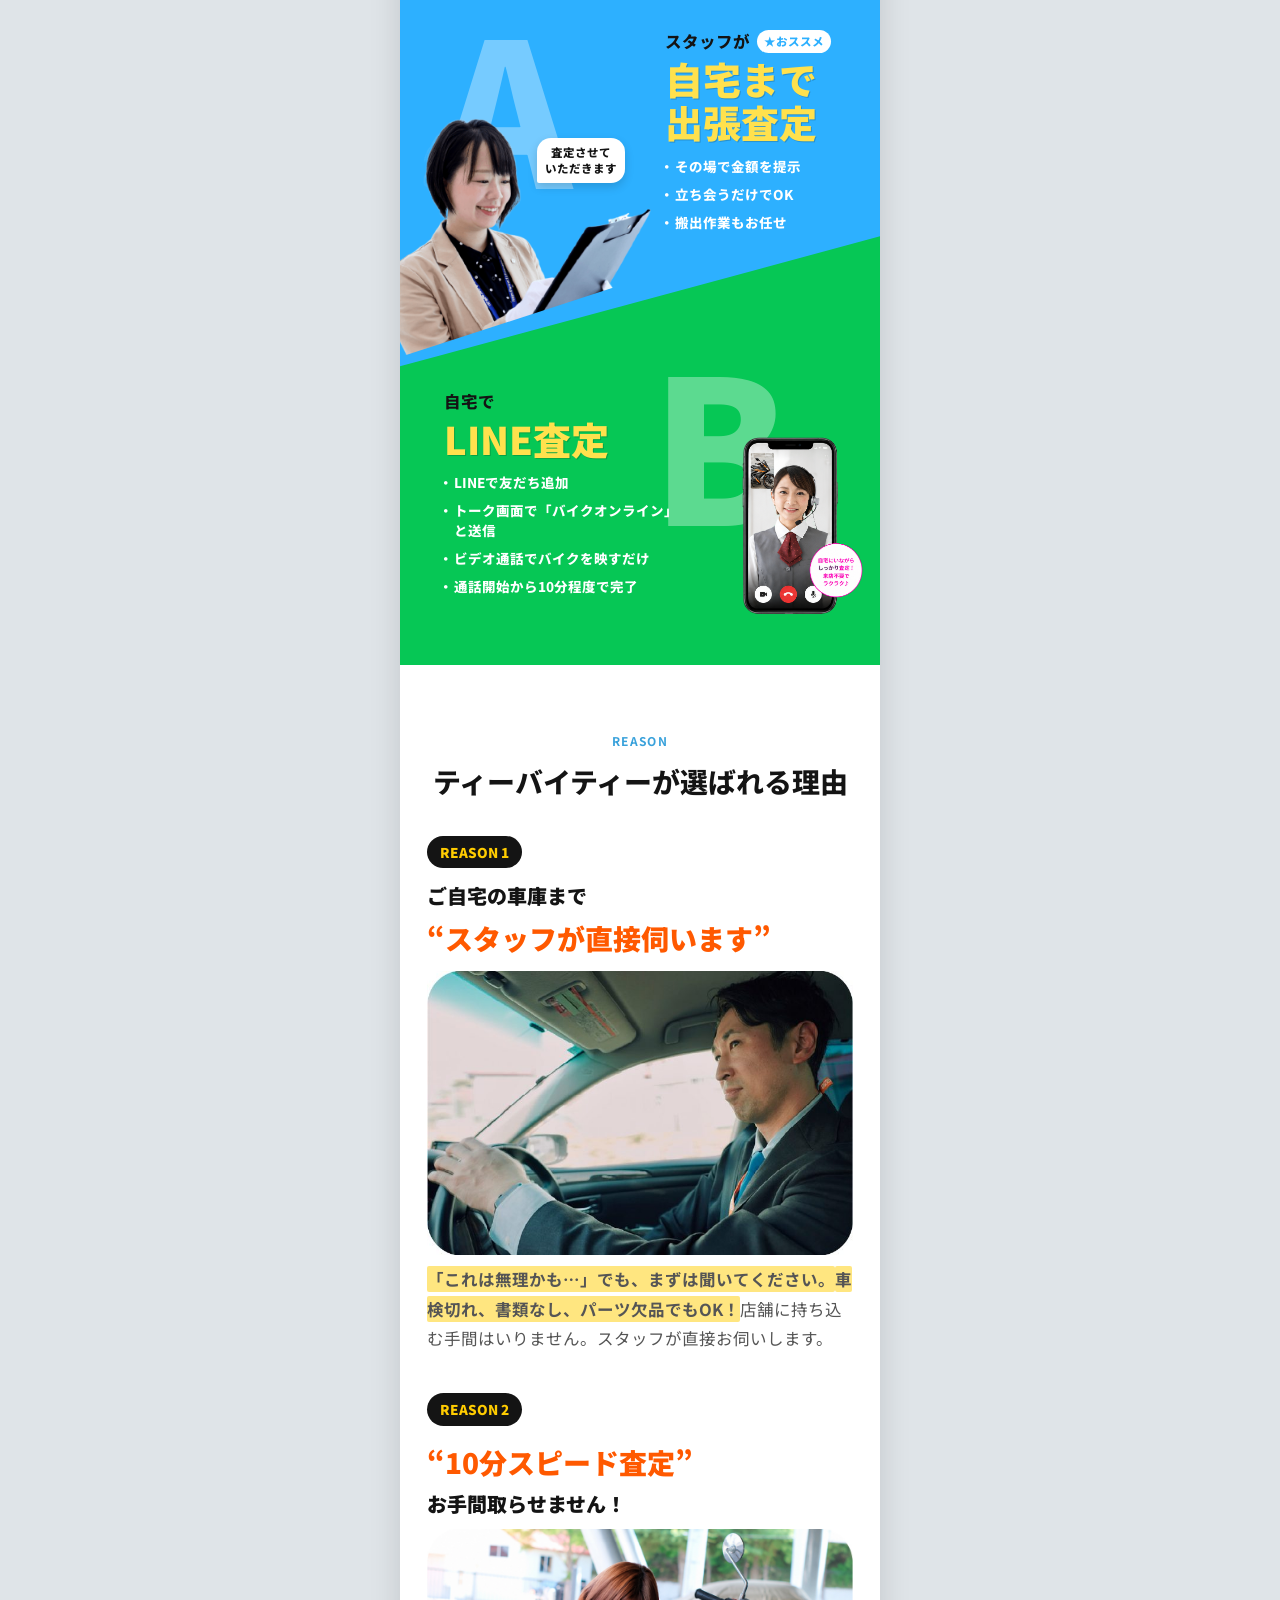
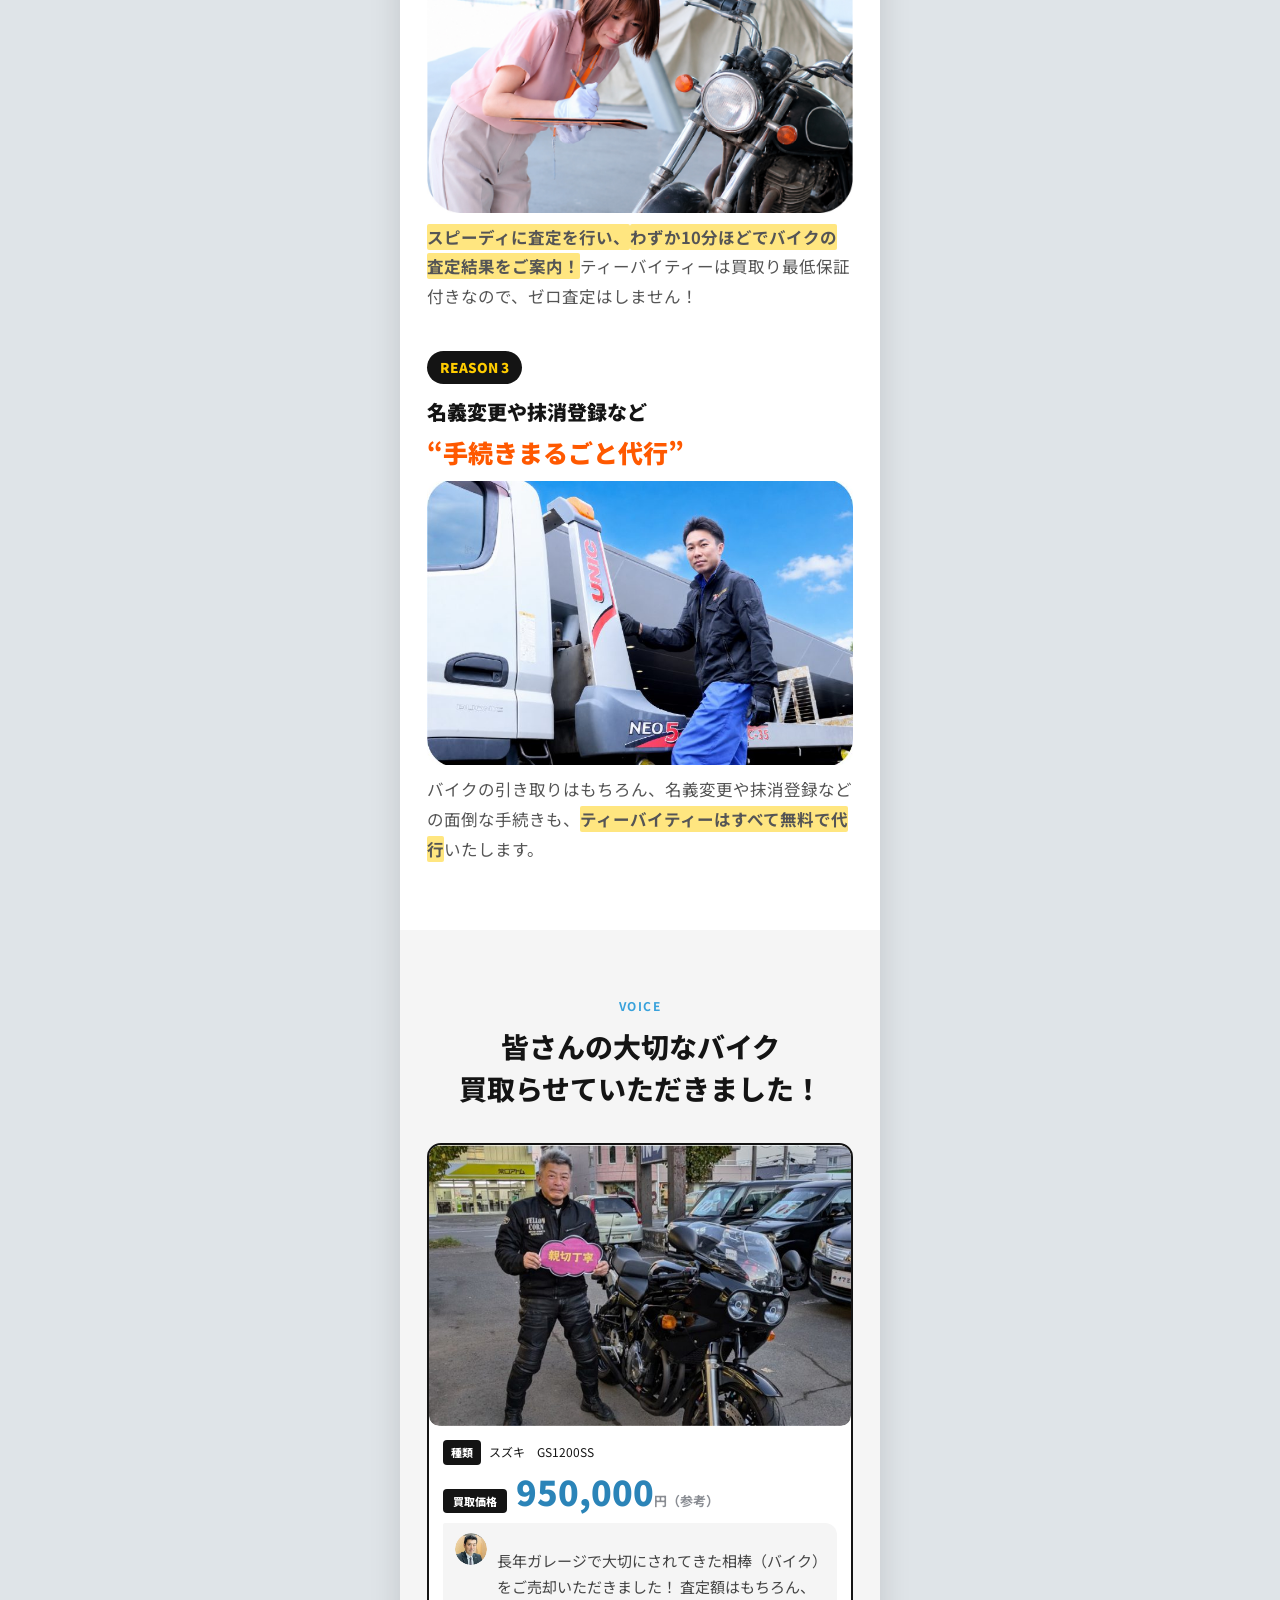
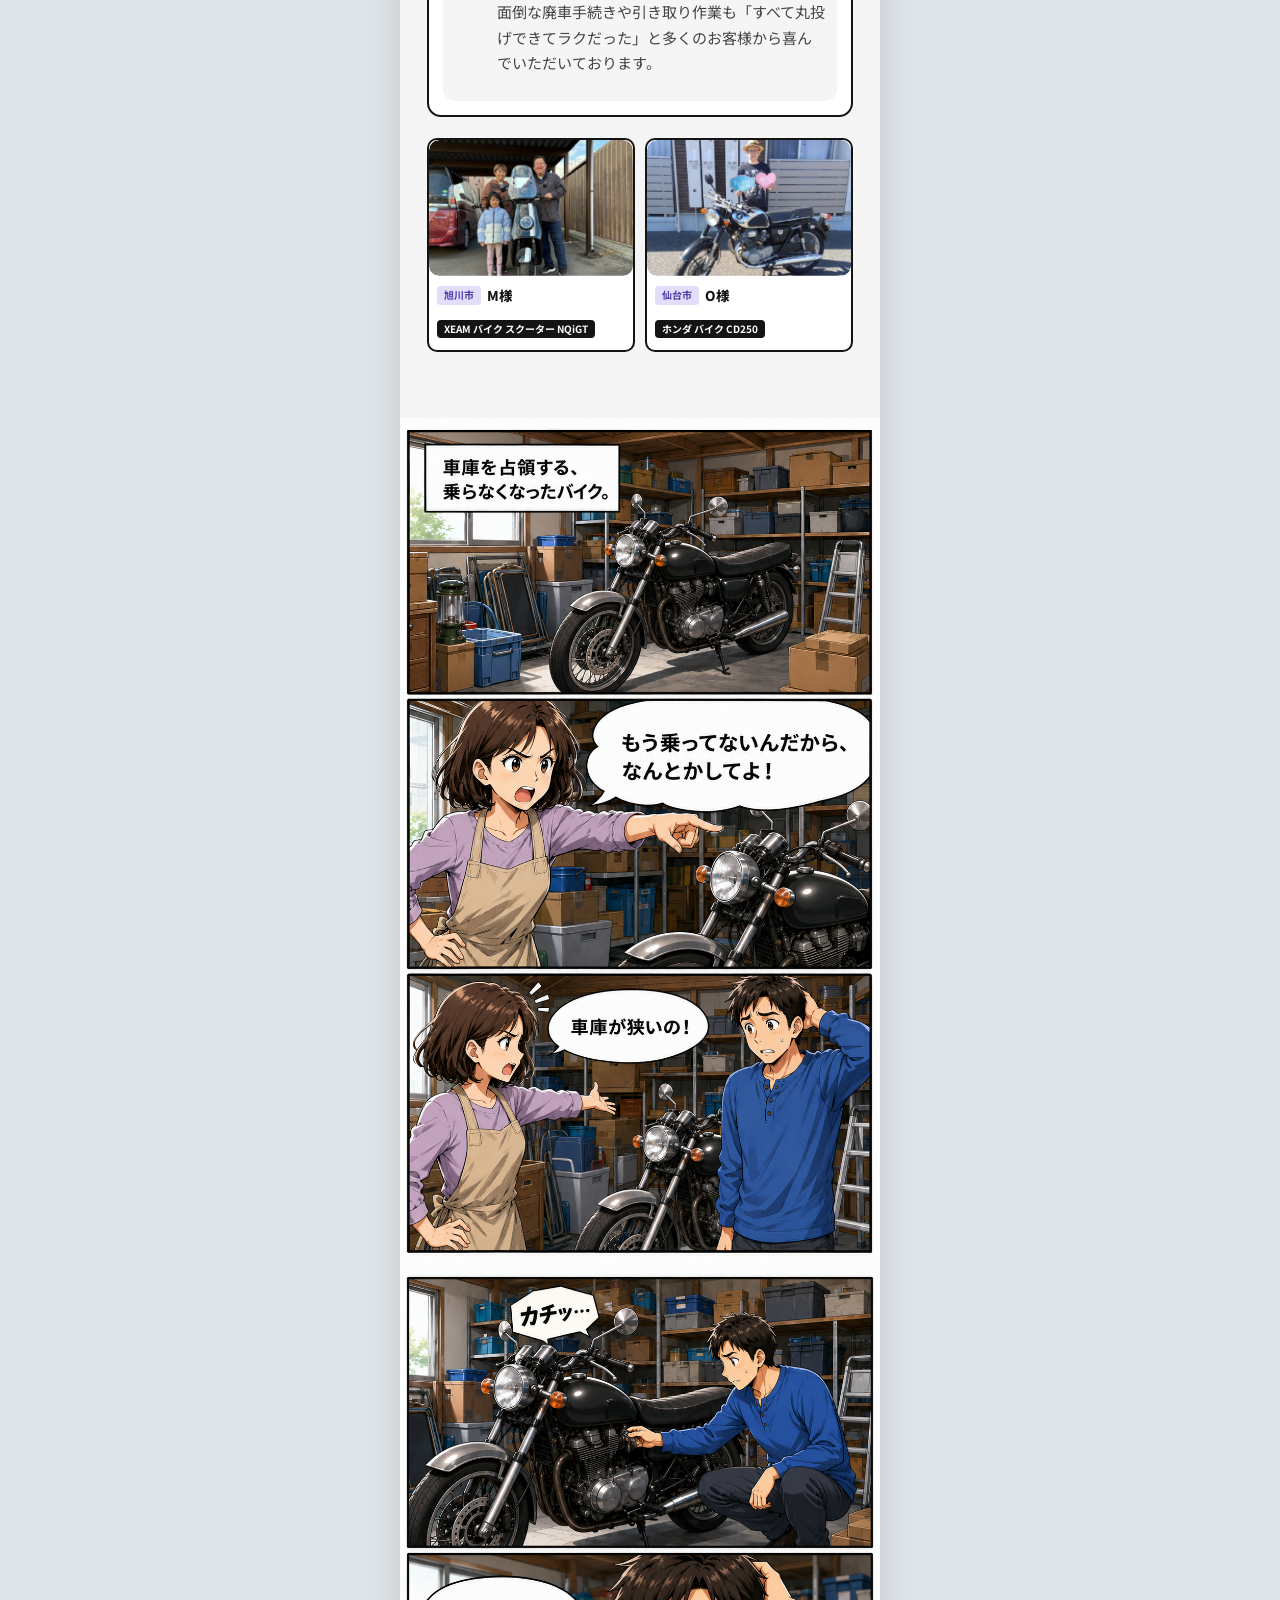
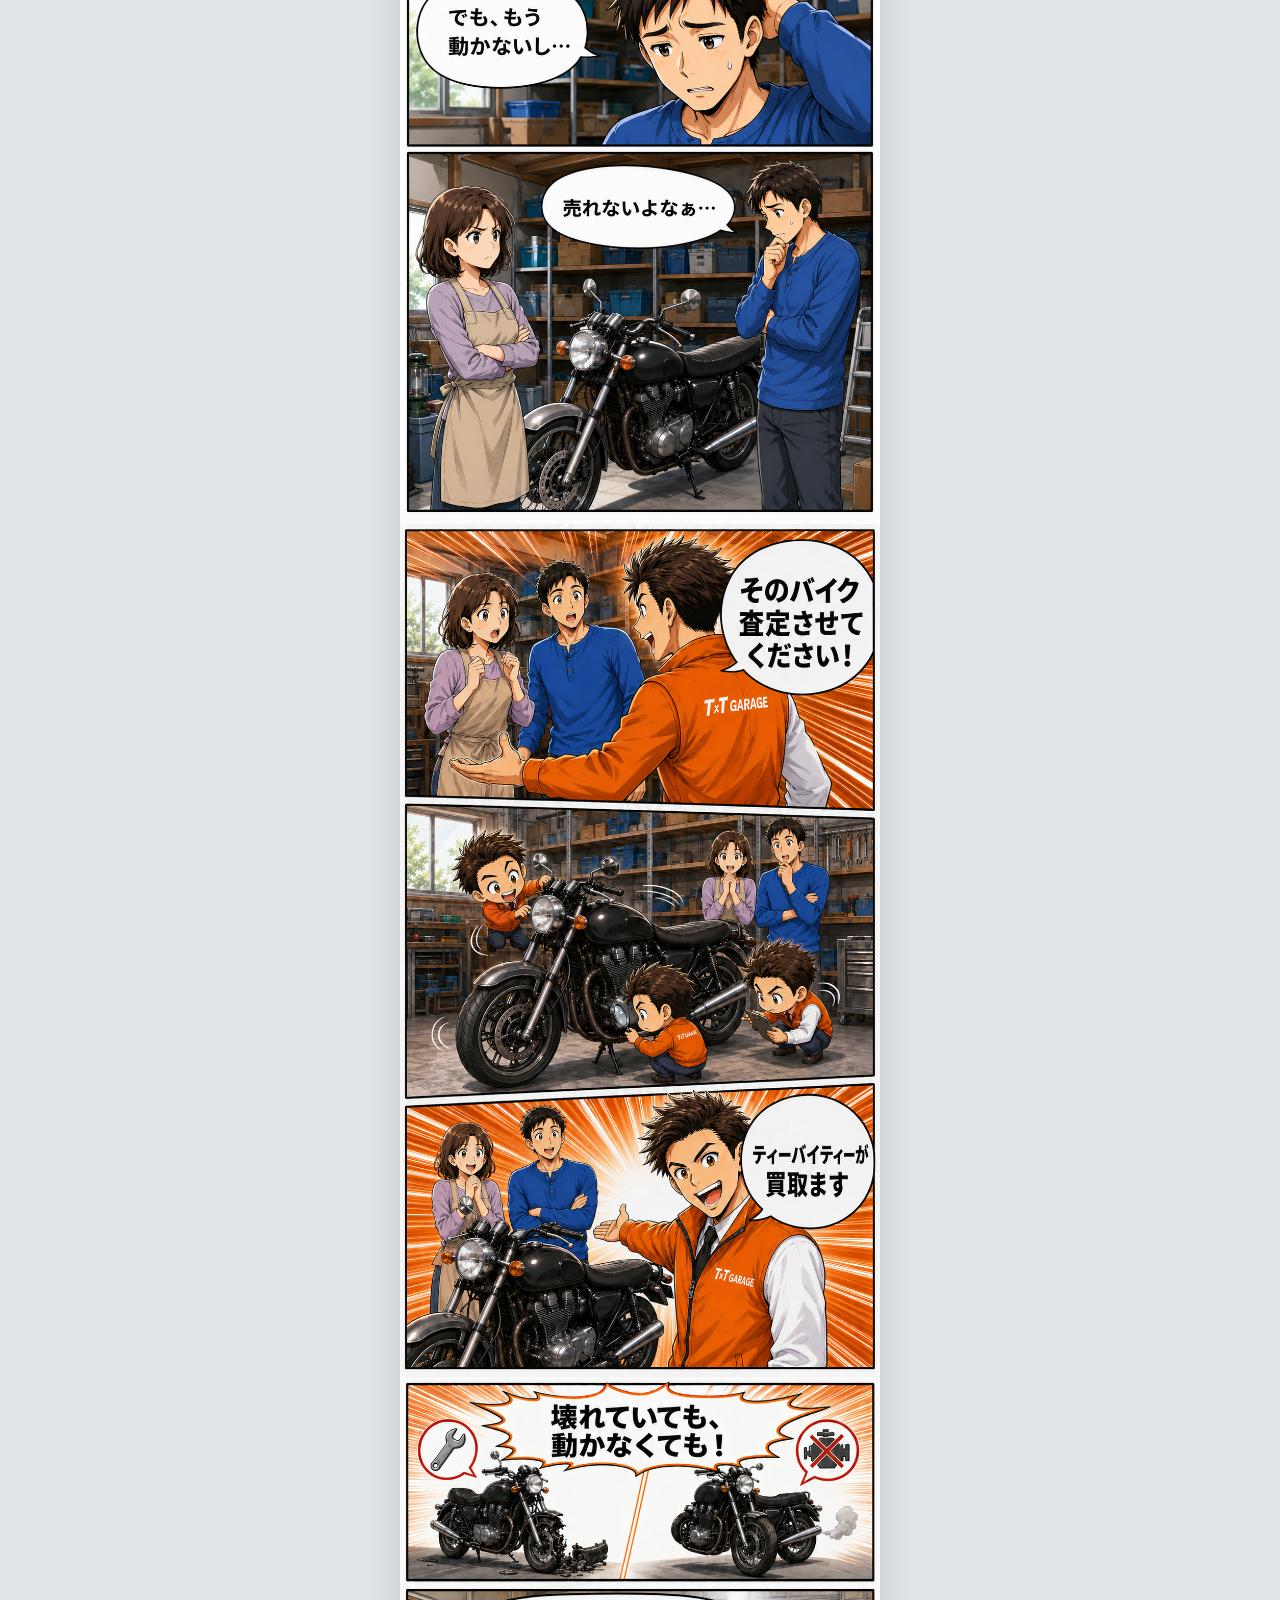
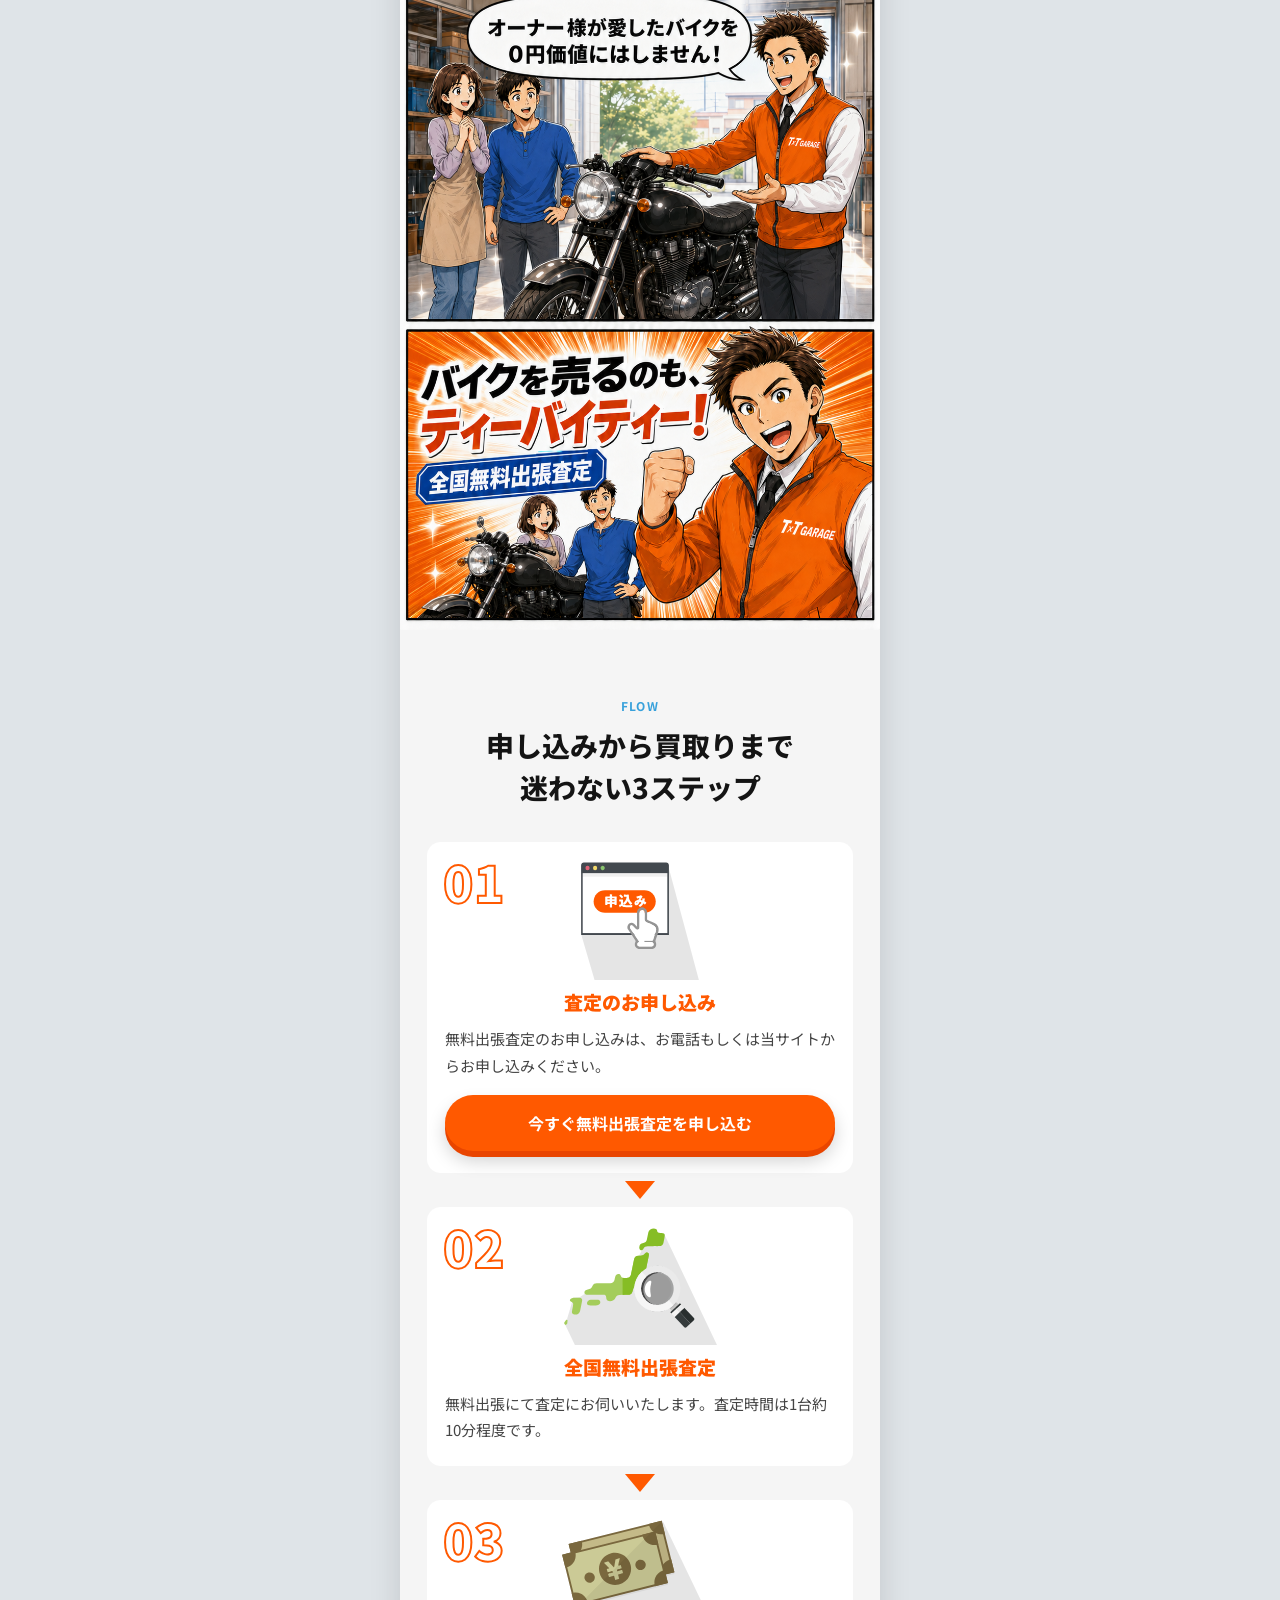
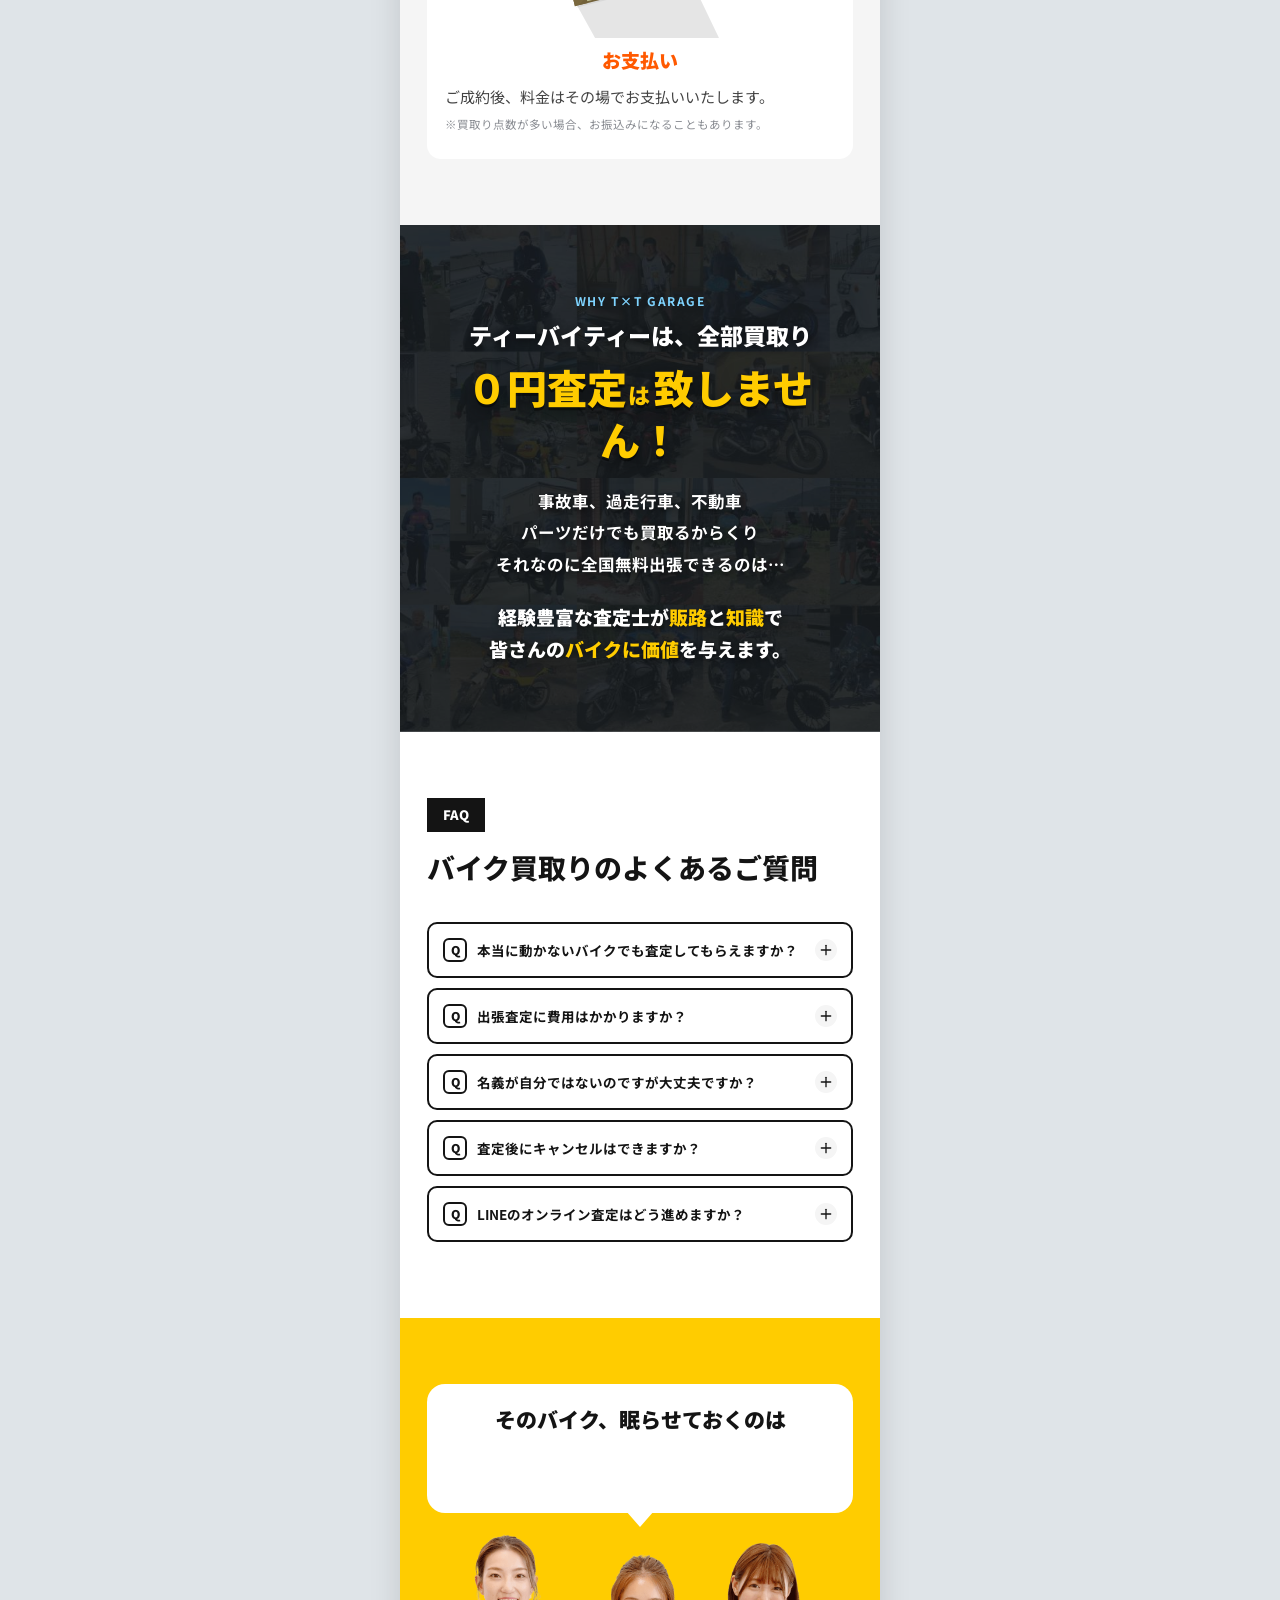
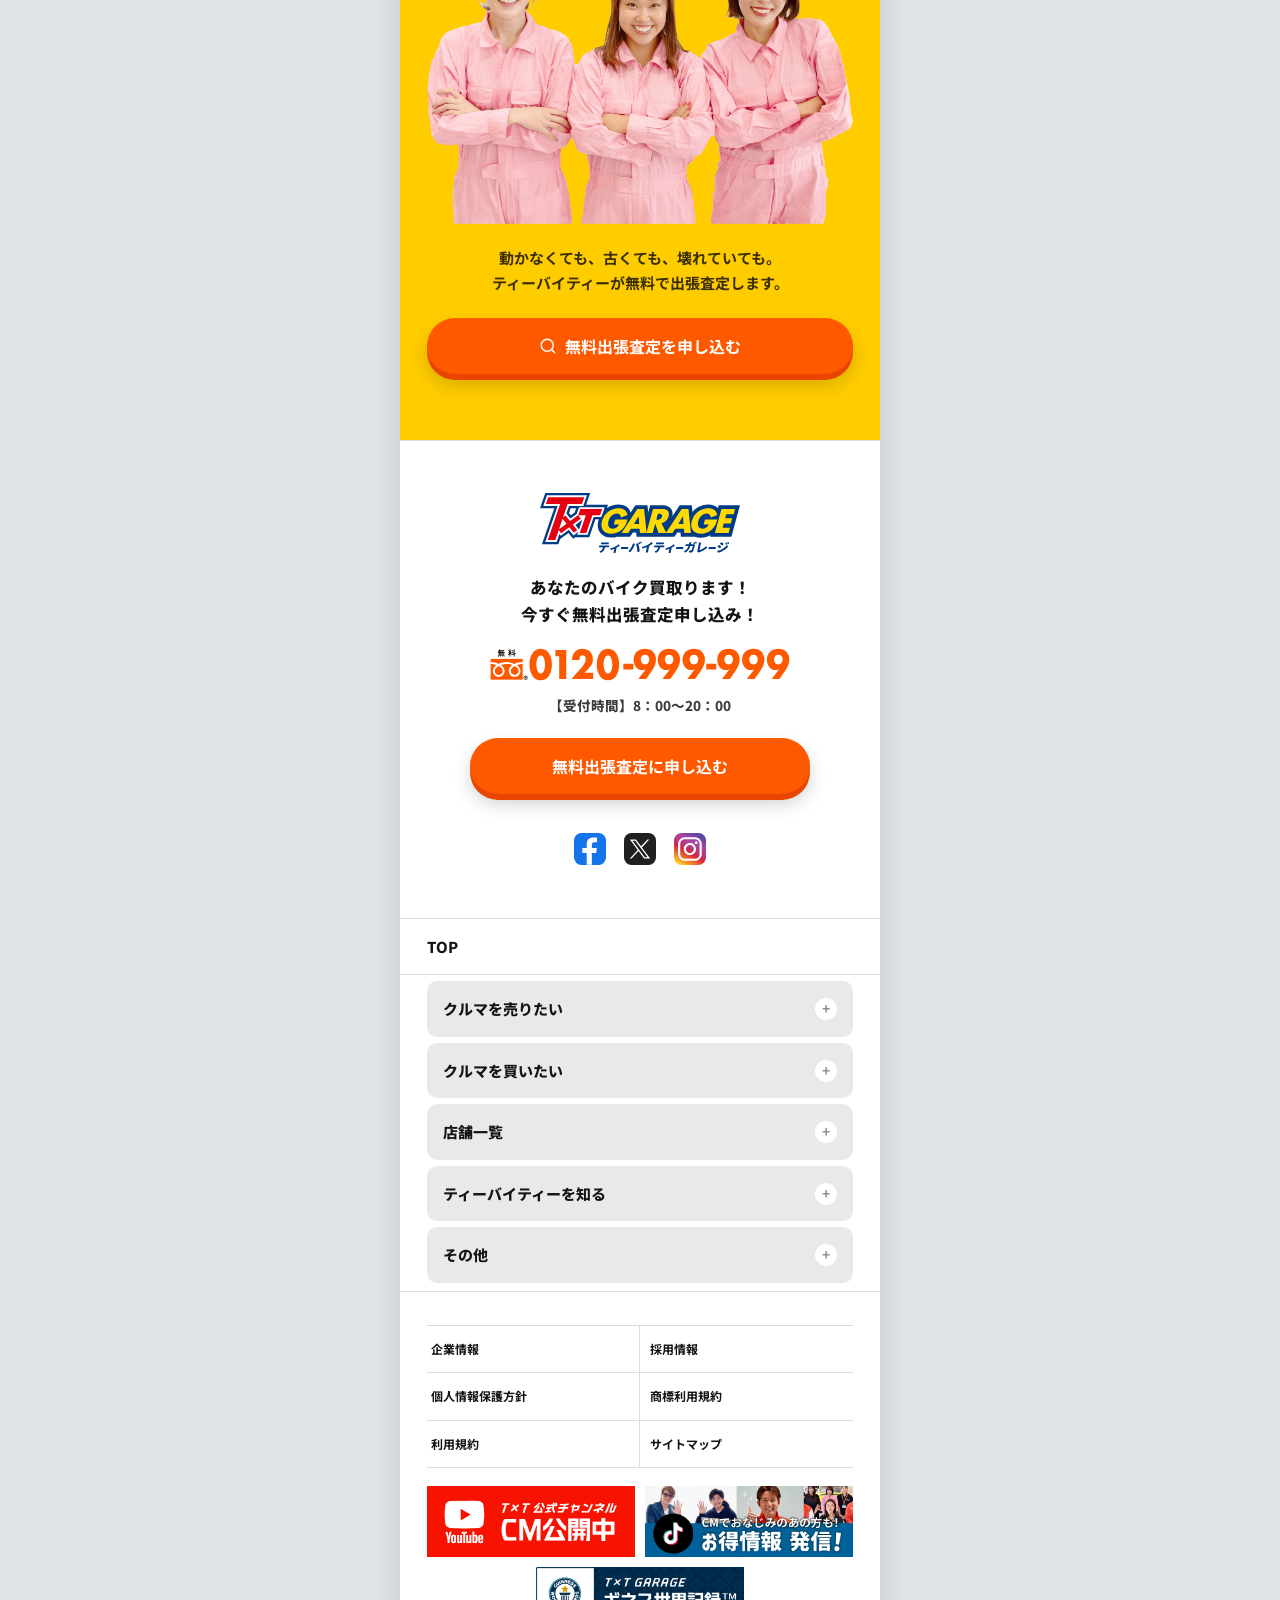
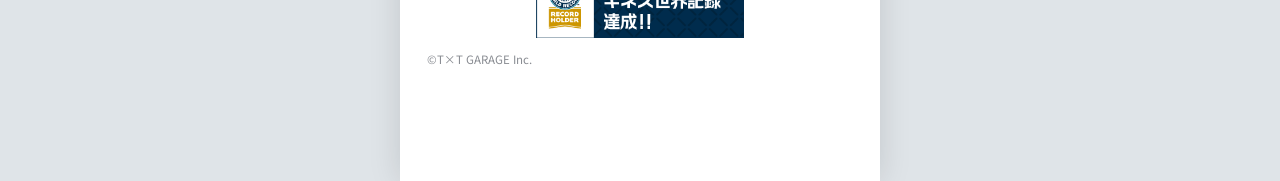
==== commit 4953b434: "VOICEとWHYの間に漫画セクションを追加、FLOWとWHYセクションの表示順を入れ替え Co-Authored-By: Claude Sonnet 5 <noreply@anthropic.com" ====
--- a/index.html
+++ b/index.html
@@ -370,14 +370,11 @@
     </div>
   </section>
 
-  <section class="section why">
-    <div class="wrap">
-      <div class="eyebrow">WHY T×T GARAGE</div>
-      <h2 class="why-title">ティーバイティーは、全部買取り</h2>
-      <p class="why-punch">０円査定<span class="why-punch-small">は</span>致しません！</p>
-      <p class="why-lead">事故車、過走行車、不動車<br>パーツだけでも買取るからくり<br>それなのに全国無料出張できるのは…</p>
-      <p class="why-close">経験豊富な査定士が<span class="hl-yellow">販路</span>と<span class="hl-yellow">知識</span>で<br>皆さんの<span class="hl-yellow">バイクに価値</span>を与えます。</p>
-    </div>
+  <section class="comic-strip">
+    <img src="img/bikeLPcomic1.png" alt="" loading="lazy">
+    <img src="img/bikeLPcomic2.png" alt="" loading="lazy">
+    <img src="img/bikeLPcomic3.png" alt="" loading="lazy">
+    <img src="img/bikeLPcomic4.png" alt="" loading="lazy">
   </section>
 
   <section class="section gray">
@@ -409,6 +406,16 @@
         </div>
 
       </div>
+    </div>
+  </section>
+
+  <section class="section why">
+    <div class="wrap">
+      <div class="eyebrow">WHY T×T GARAGE</div>
+      <h2 class="why-title">ティーバイティーは、全部買取り</h2>
+      <p class="why-punch">０円査定<span class="why-punch-small">は</span>致しません！</p>
+      <p class="why-lead">事故車、過走行車、不動車<br>パーツだけでも買取るからくり<br>それなのに全国無料出張できるのは…</p>
+      <p class="why-close">経験豊富な査定士が<span class="hl-yellow">販路</span>と<span class="hl-yellow">知識</span>で<br>皆さんの<span class="hl-yellow">バイクに価値</span>を与えます。</p>
     </div>
   </section>
 
--- a/css/style.css
+++ b/css/style.css
@@ -529,23 +529,24 @@
     position:relative;z-index:2;max-width:60%;color:#fff;
     box-sizing:border-box;
   }
-  /* 出張査定側は左側に余白を作って右へ寄せ、LINE側も揃うよう軽く余白を付ける */
+  /* 出張査定側は写真を左・文字を右に入れ替え */
   .style-poster-row:not(.style-poster-row-rev) .style-poster-text{
-    margin-left:4%;max-width:50%;padding-top:80px;
+    margin-left:calc(50% + 25px);max-width:48%;padding-top:15px;
   }
   .style-poster-row-rev .style-poster-text{
     margin-left:4%;max-width:72%;padding-top:88px;
   }
   .style-poster-lead{
     font-size:var(--fs-md);font-weight:800;margin:0 0 2px;color:var(--black);
+    white-space:nowrap;
   }
   .style-poster-osusume{
     display:inline-flex;align-items:center;
     background:#fff;color:var(--sky);
     font-size:var(--fs-2xs);font-weight:800;
-    padding:2px 9px;border-radius:999px;
-    border:none;
-    margin-left:4px;vertical-align:2px;
+    padding:2px 7px;border-radius:999px;
+    border:none;white-space:nowrap;
+    margin-left:3px;vertical-align:2px;
   }
   .style-poster-big{
     color:#ffe14d;font-weight:900;
@@ -573,7 +574,7 @@
   }
   /* 斜めの継ぎ目に沿うよう、写真の下側を同じ角度で切り落とす */
   .style-poster-blue .style-poster-photo{
-    width:54%;bottom:max(-13px, -3.2vw);right:calc(var(--gutter) * -0.3);
+    width:54%;bottom:max(-78px, -19vw);left:calc(var(--gutter) * -0.3);right:auto;
     clip-path:polygon(0 0, 100% 0, 100% 65%, 0 100%);
     transform:rotate(0deg);
   }
@@ -589,13 +590,13 @@
     color:rgba(255,255,255,.35);
     line-height:1;pointer-events:none;
   }
-  .style-poster-blue .style-poster-letter{top:-10px;left:-10px;}
+  .style-poster-blue .style-poster-letter{top:-10px;left:40px;right:auto;}
   .style-poster-green .style-poster-letter{top:40px;left:auto;right:90px;}
 
   /* 「査定させていただきます」の吹き出し。写真の右上に重ねる（枠内に収める） */
   .style-poster-bubble{
     /* 画像コンテナに対する%指定にして、画面幅が変わっても写真と重ならないようにする */
-    position:absolute;top:2%;left:50%;z-index:2;
+    position:absolute;top:calc(2% + 15px);left:calc(50% + 15px);z-index:2;
     max-width:100px;box-sizing:border-box;
     background:#fff;color:var(--black);
     font-size:var(--fs-2xs);font-weight:800;line-height:1.35;
@@ -1066,6 +1067,10 @@
 
   /* 「え!?こんなバイクまで!?」リアクション */
   .reaction-strip{background:var(--accent);padding:calc(var(--sect-y) * .56) 0;}
+
+  /* バイク買取あるある漫画。余白なしで画面いっぱいに縦に並べる */
+  .comic-strip{display:block;}
+  .comic-strip img{display:block;width:100%;height:auto;}
   .reaction-section-img{display:block;width:100%;height:auto;margin:0 0 var(--gap-card);}
   .reaction-inner{display:flex;align-items:center;gap:14px;}
   .reaction-inner h3{word-break:auto-phrase;}
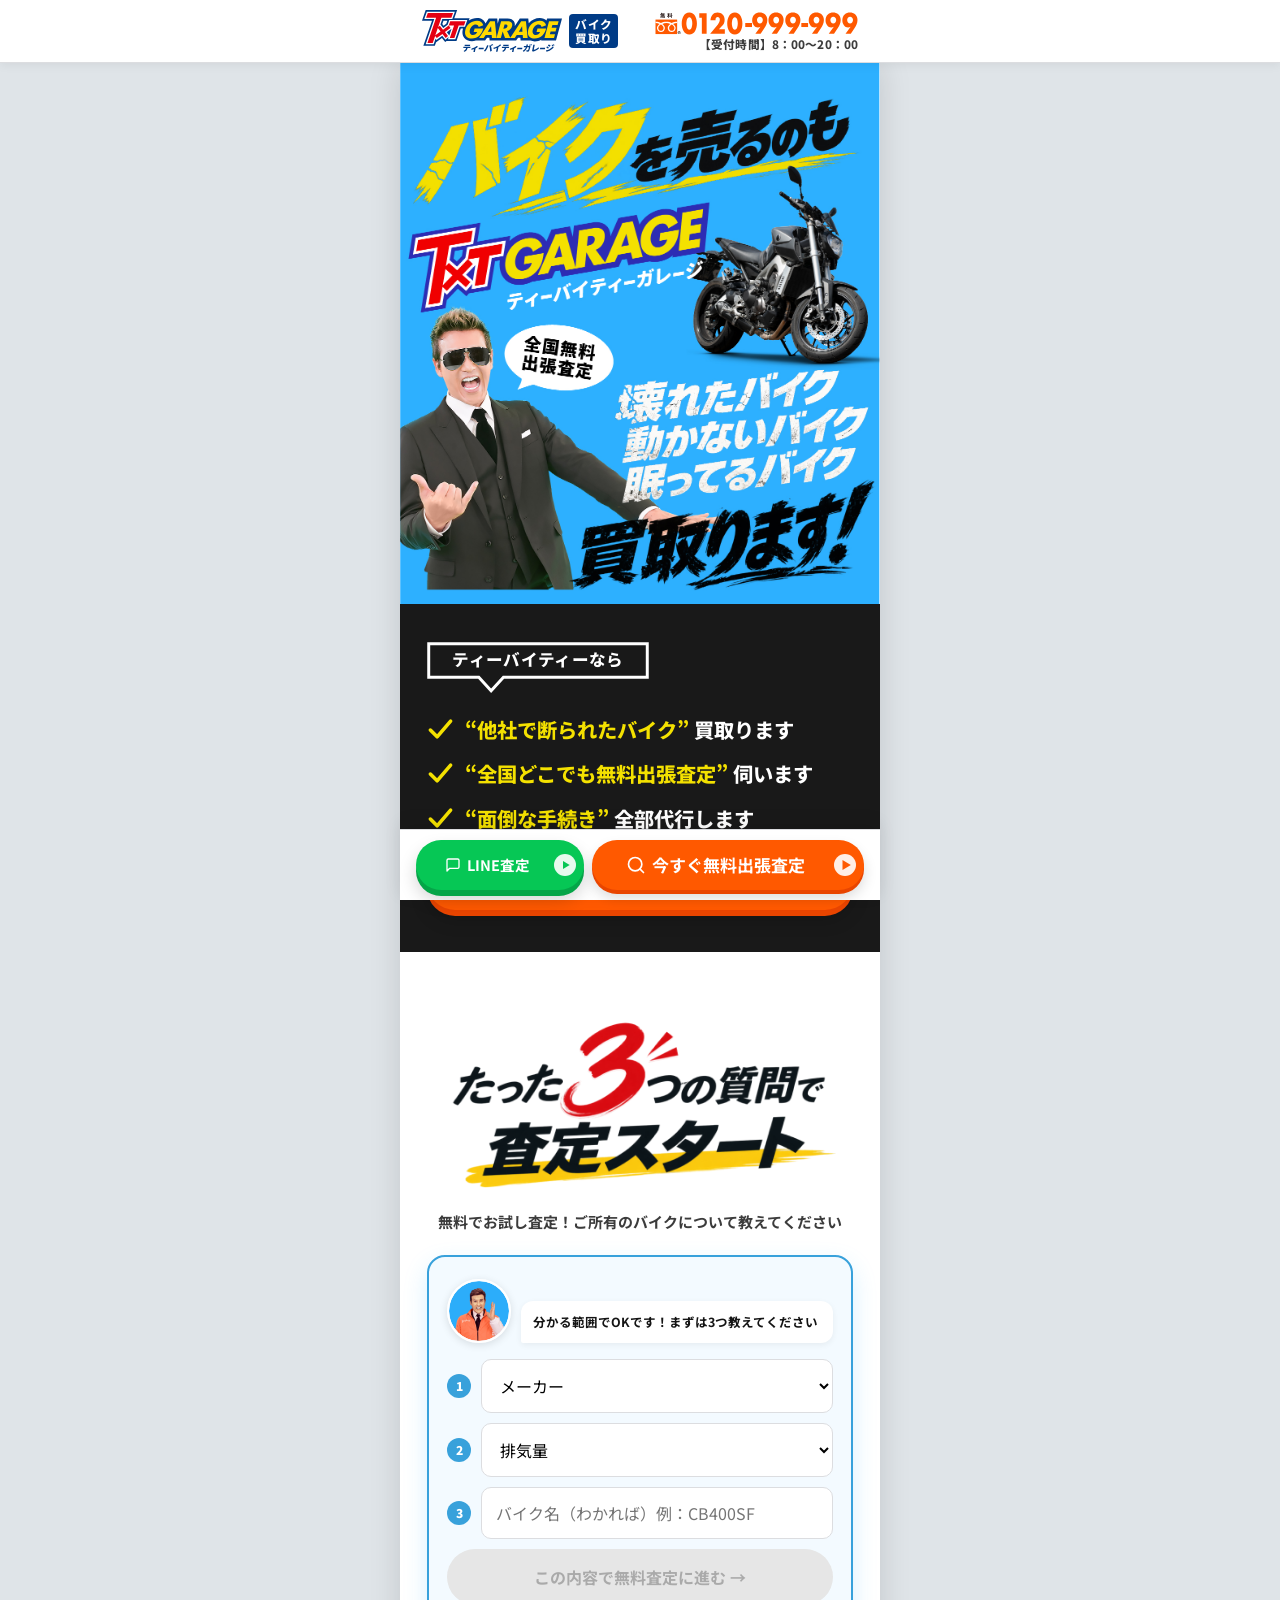
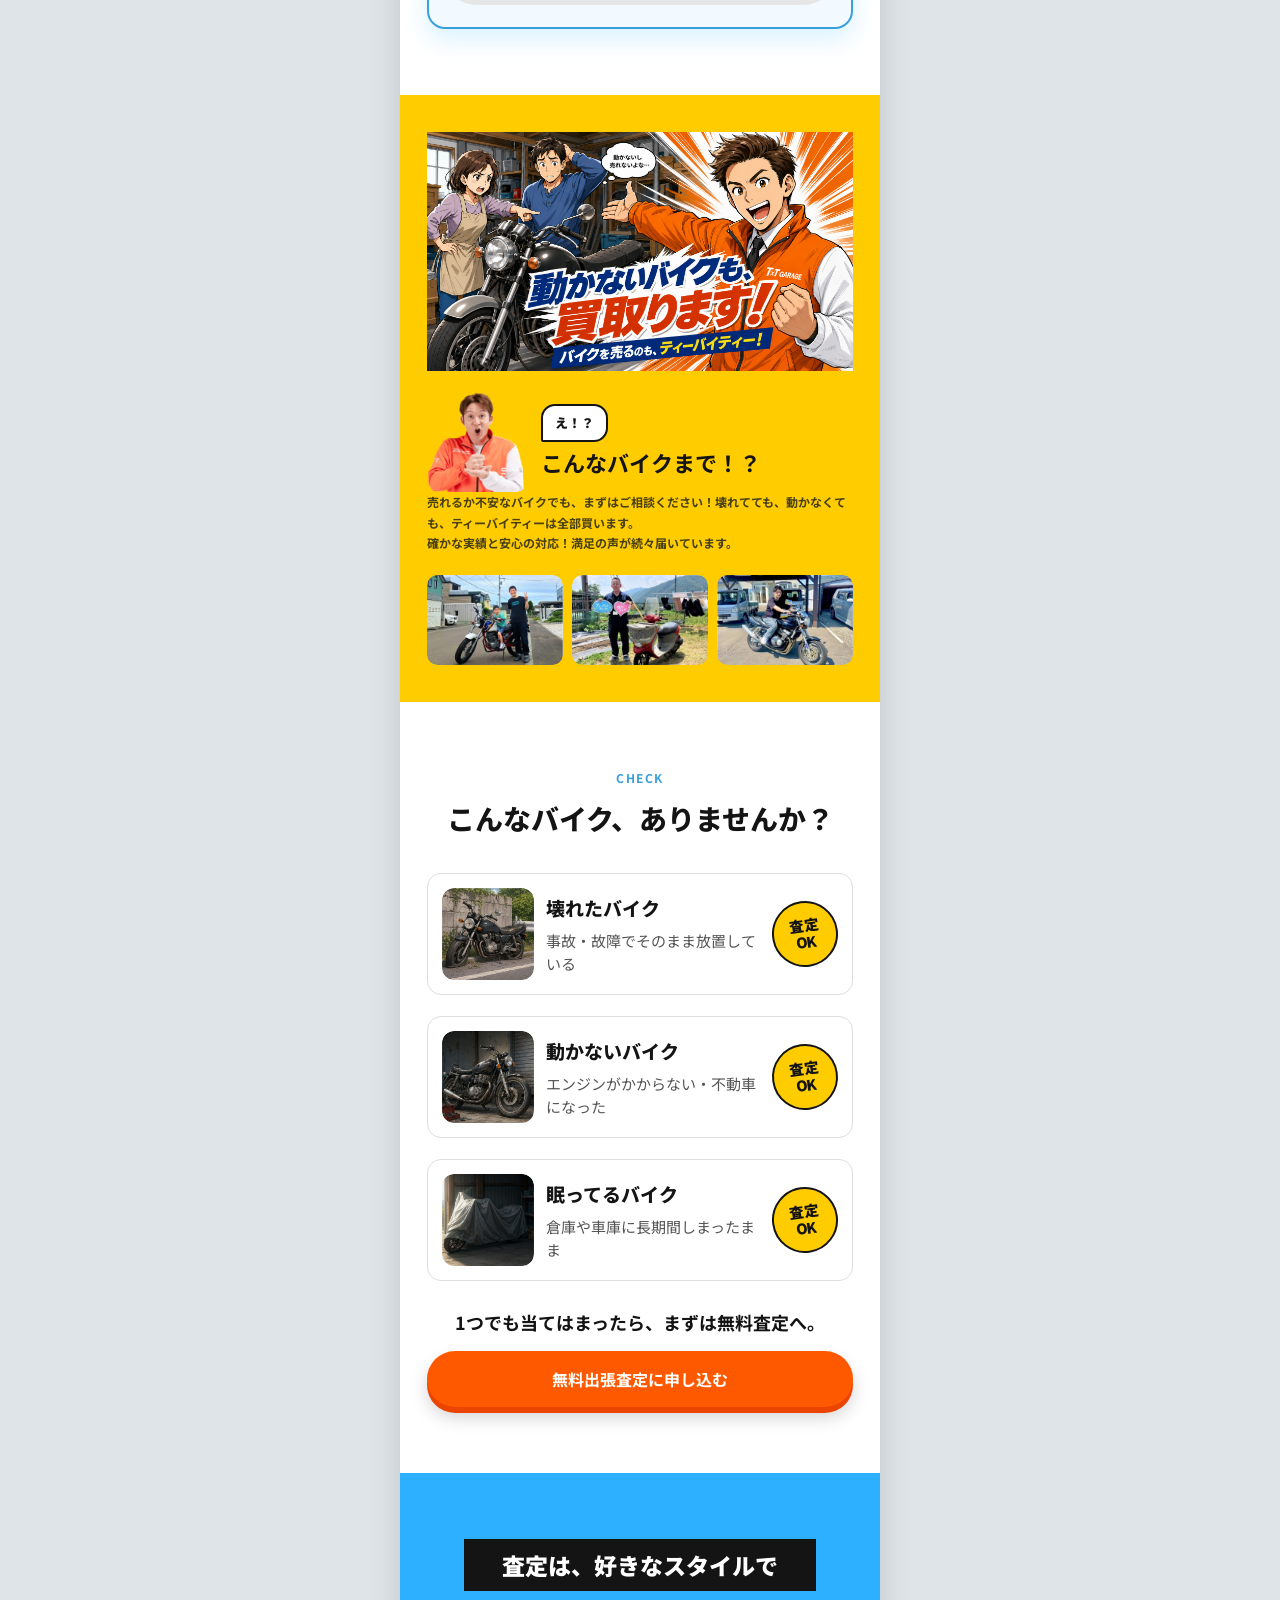
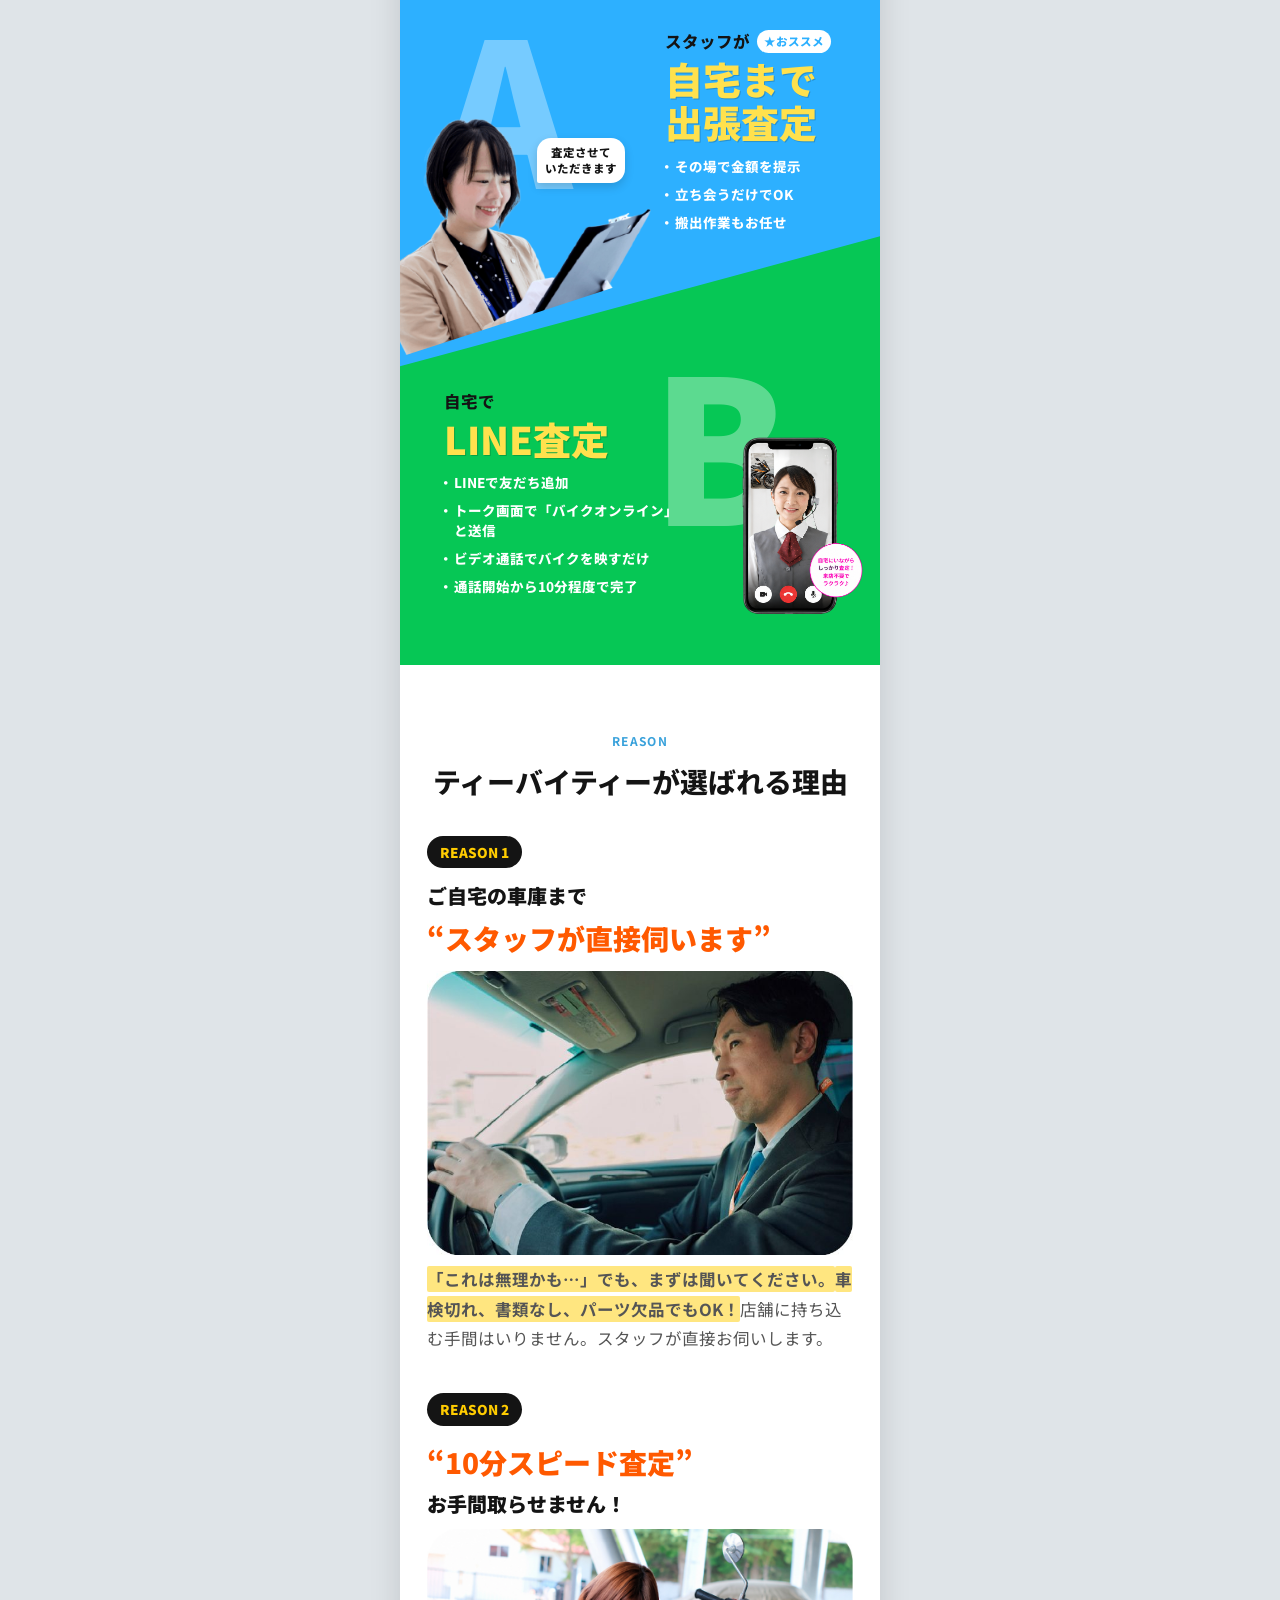
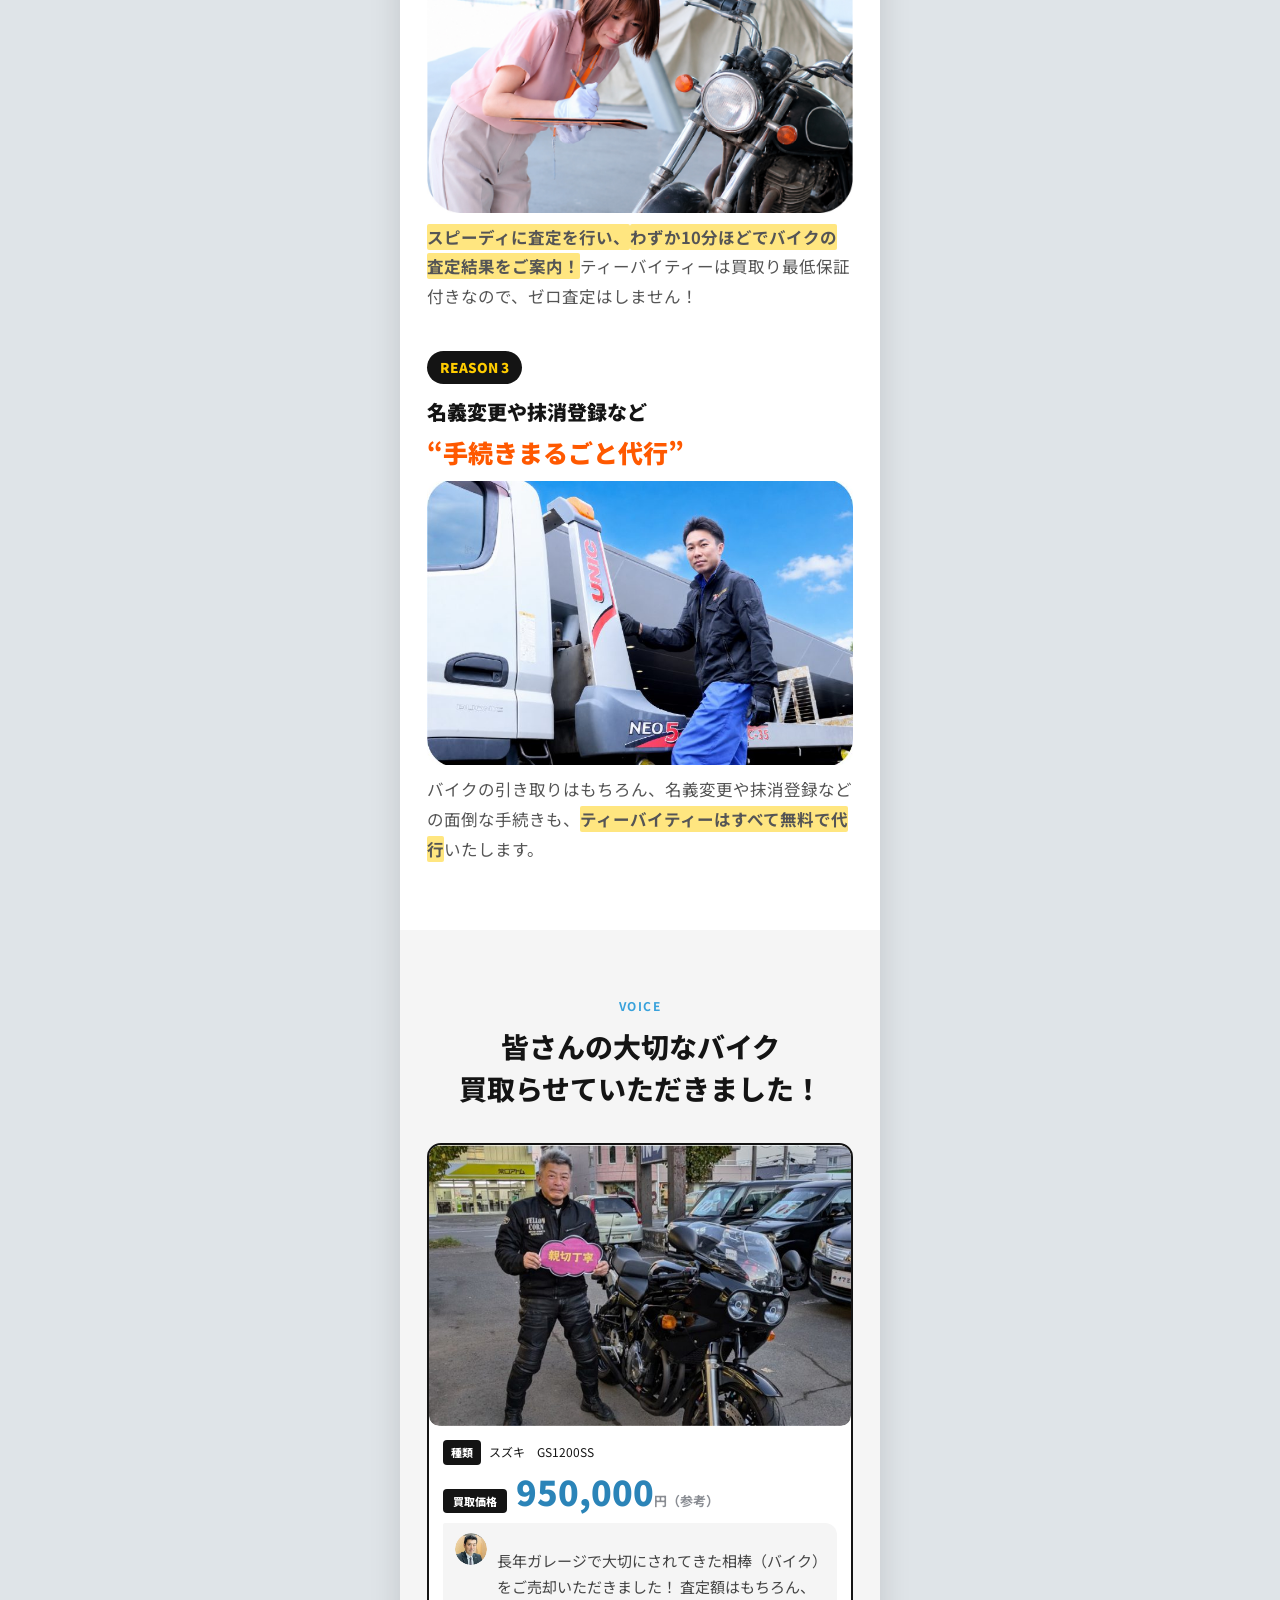
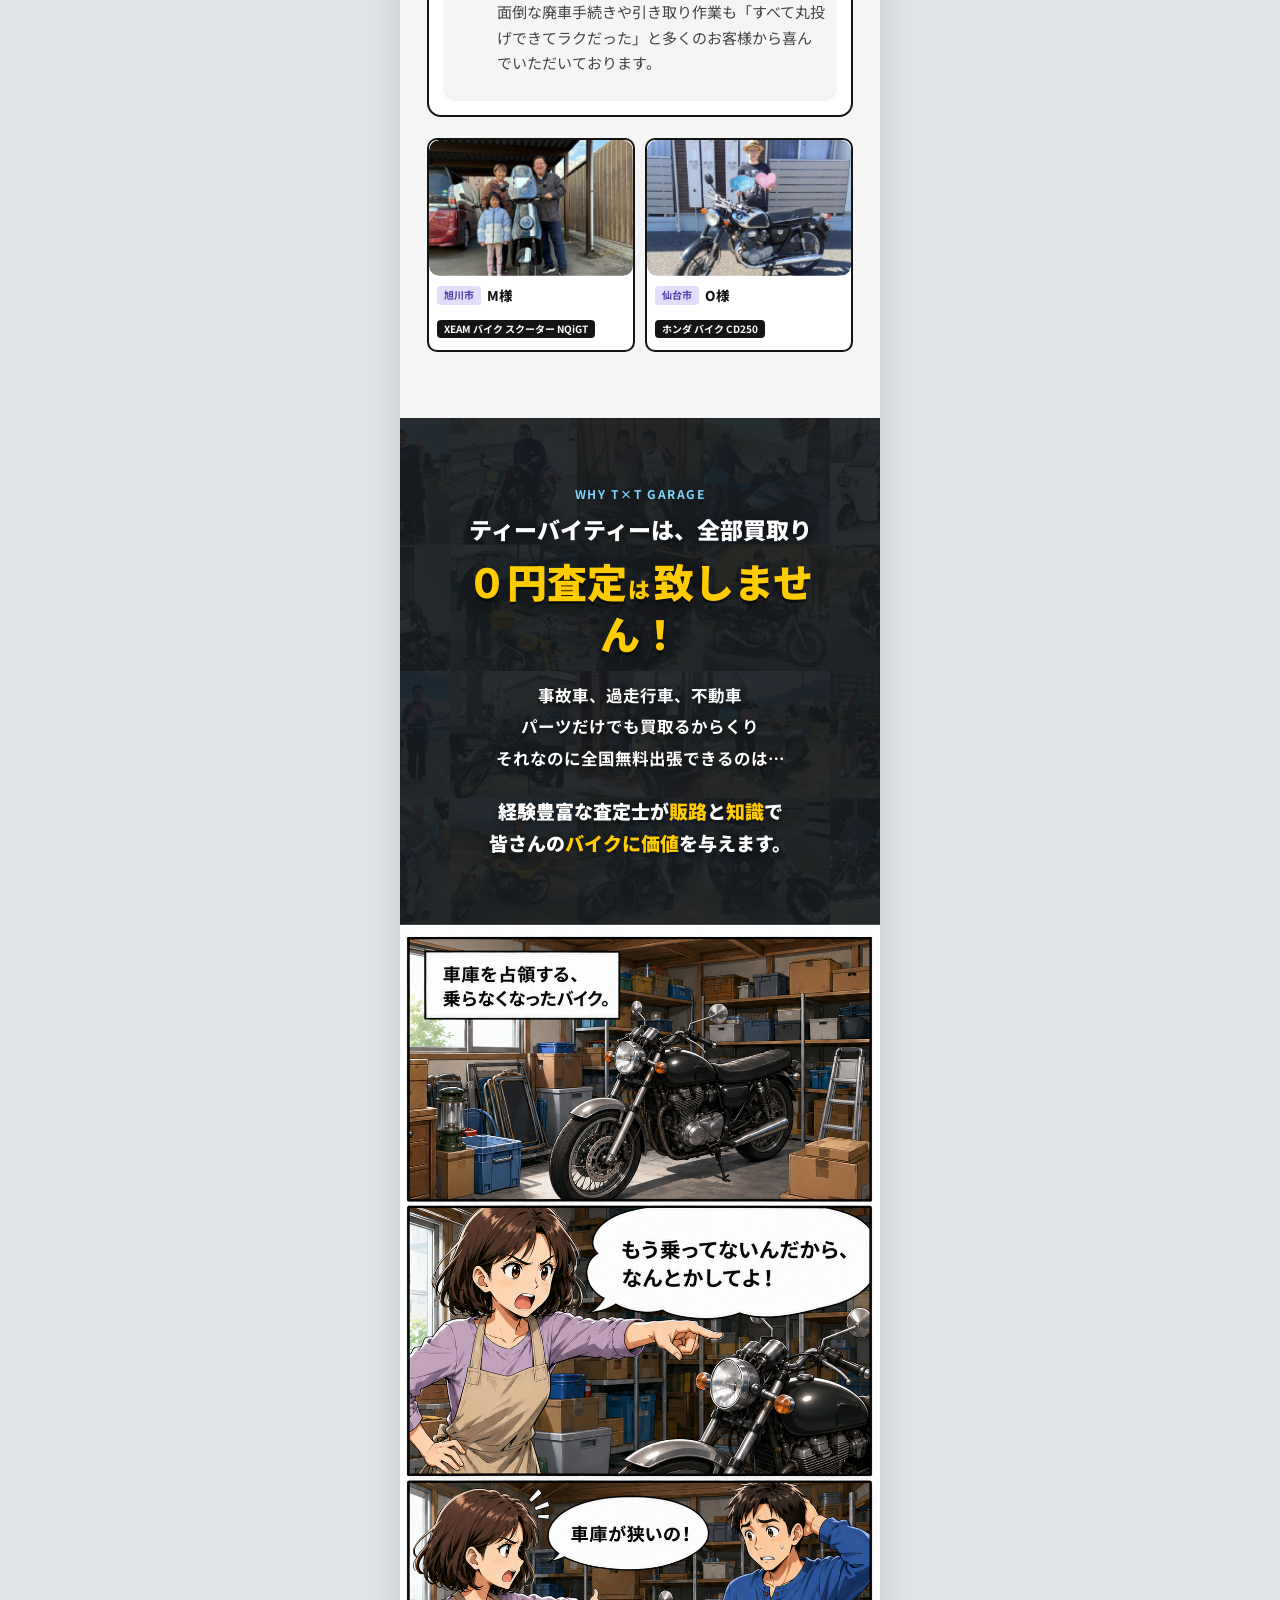
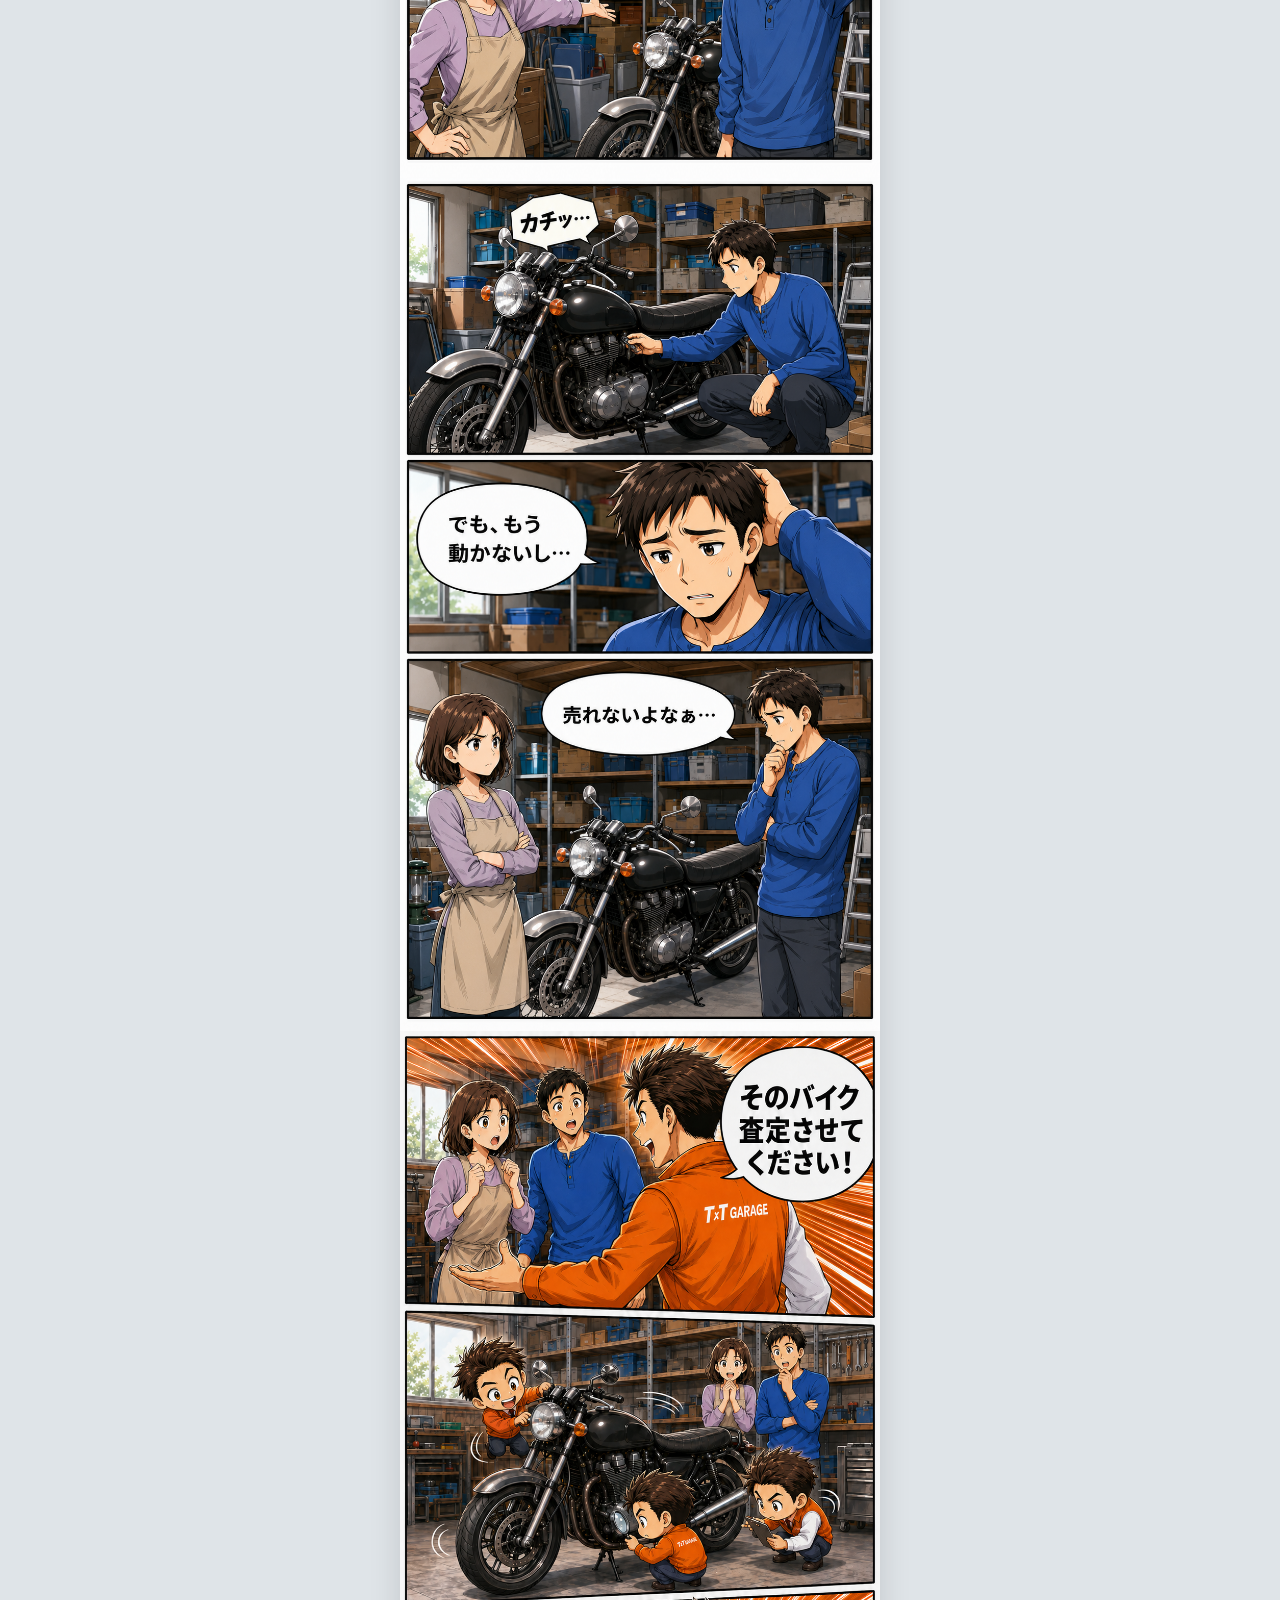
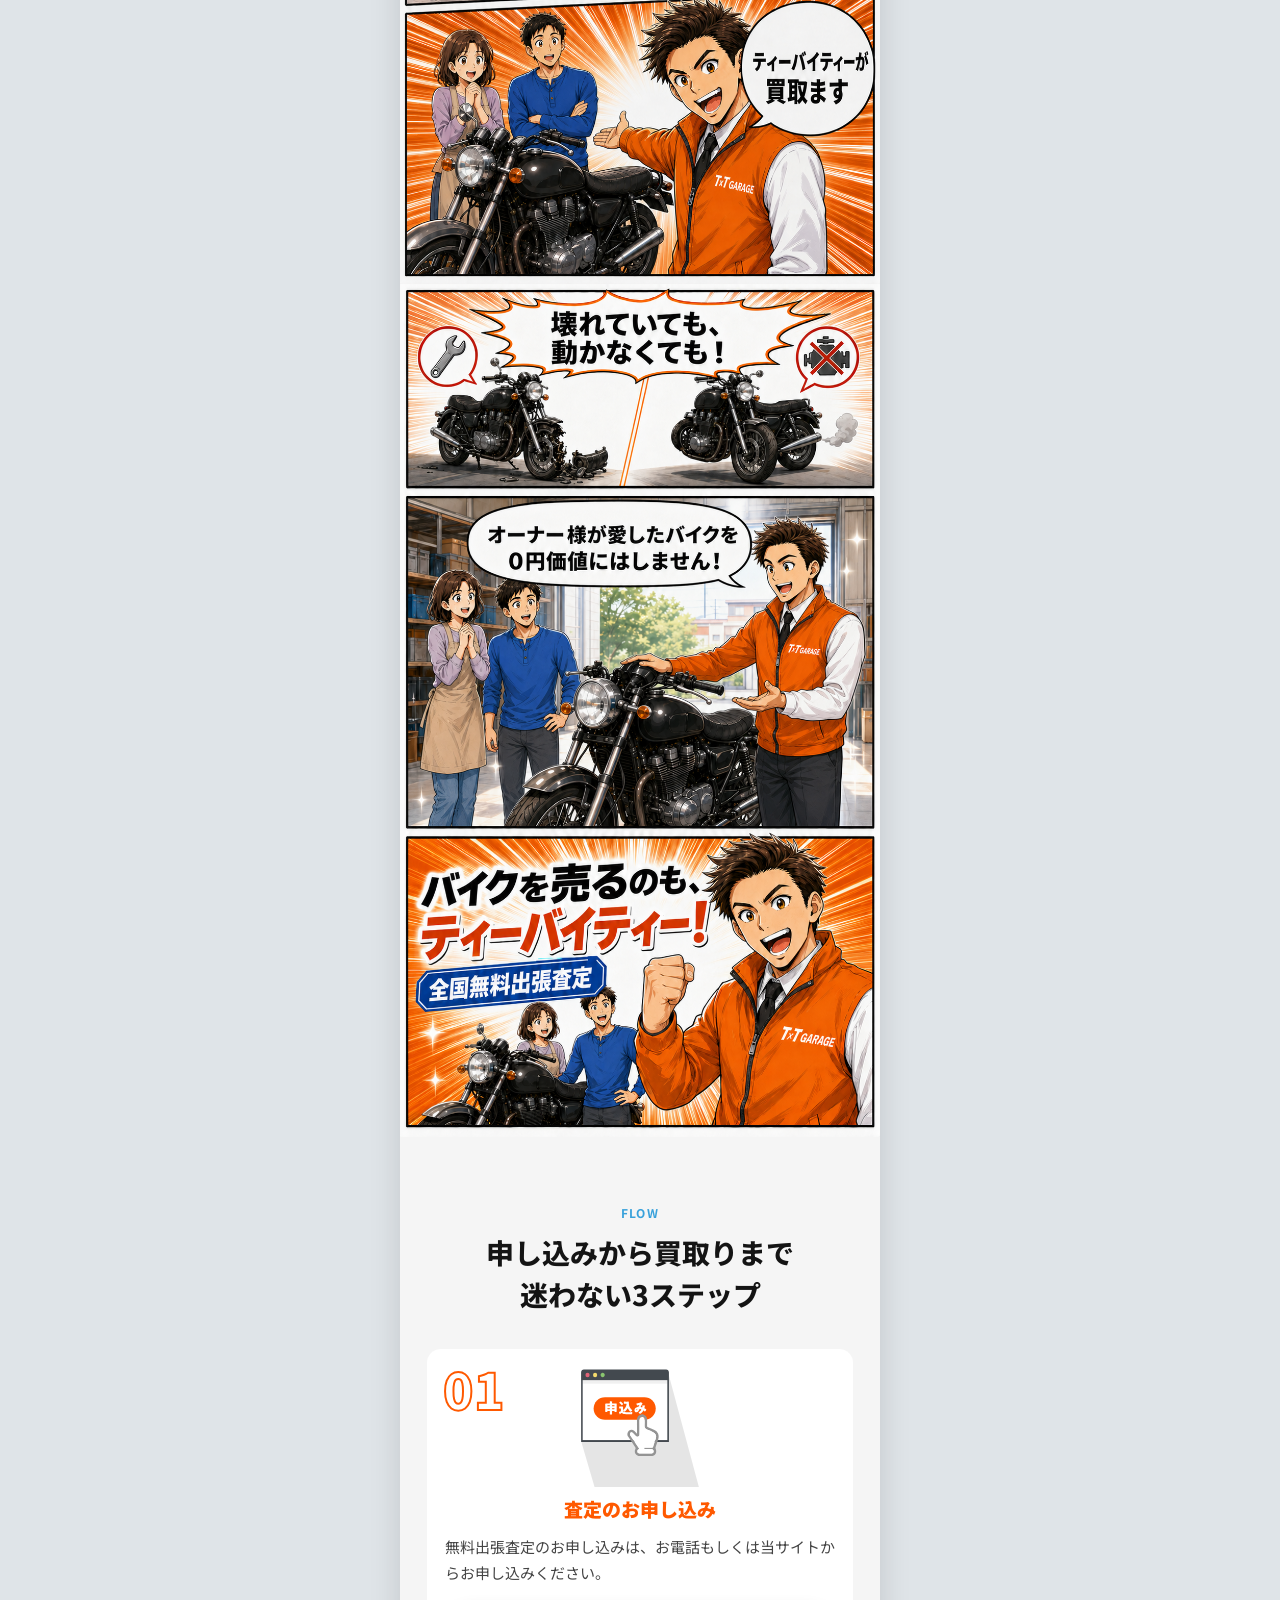
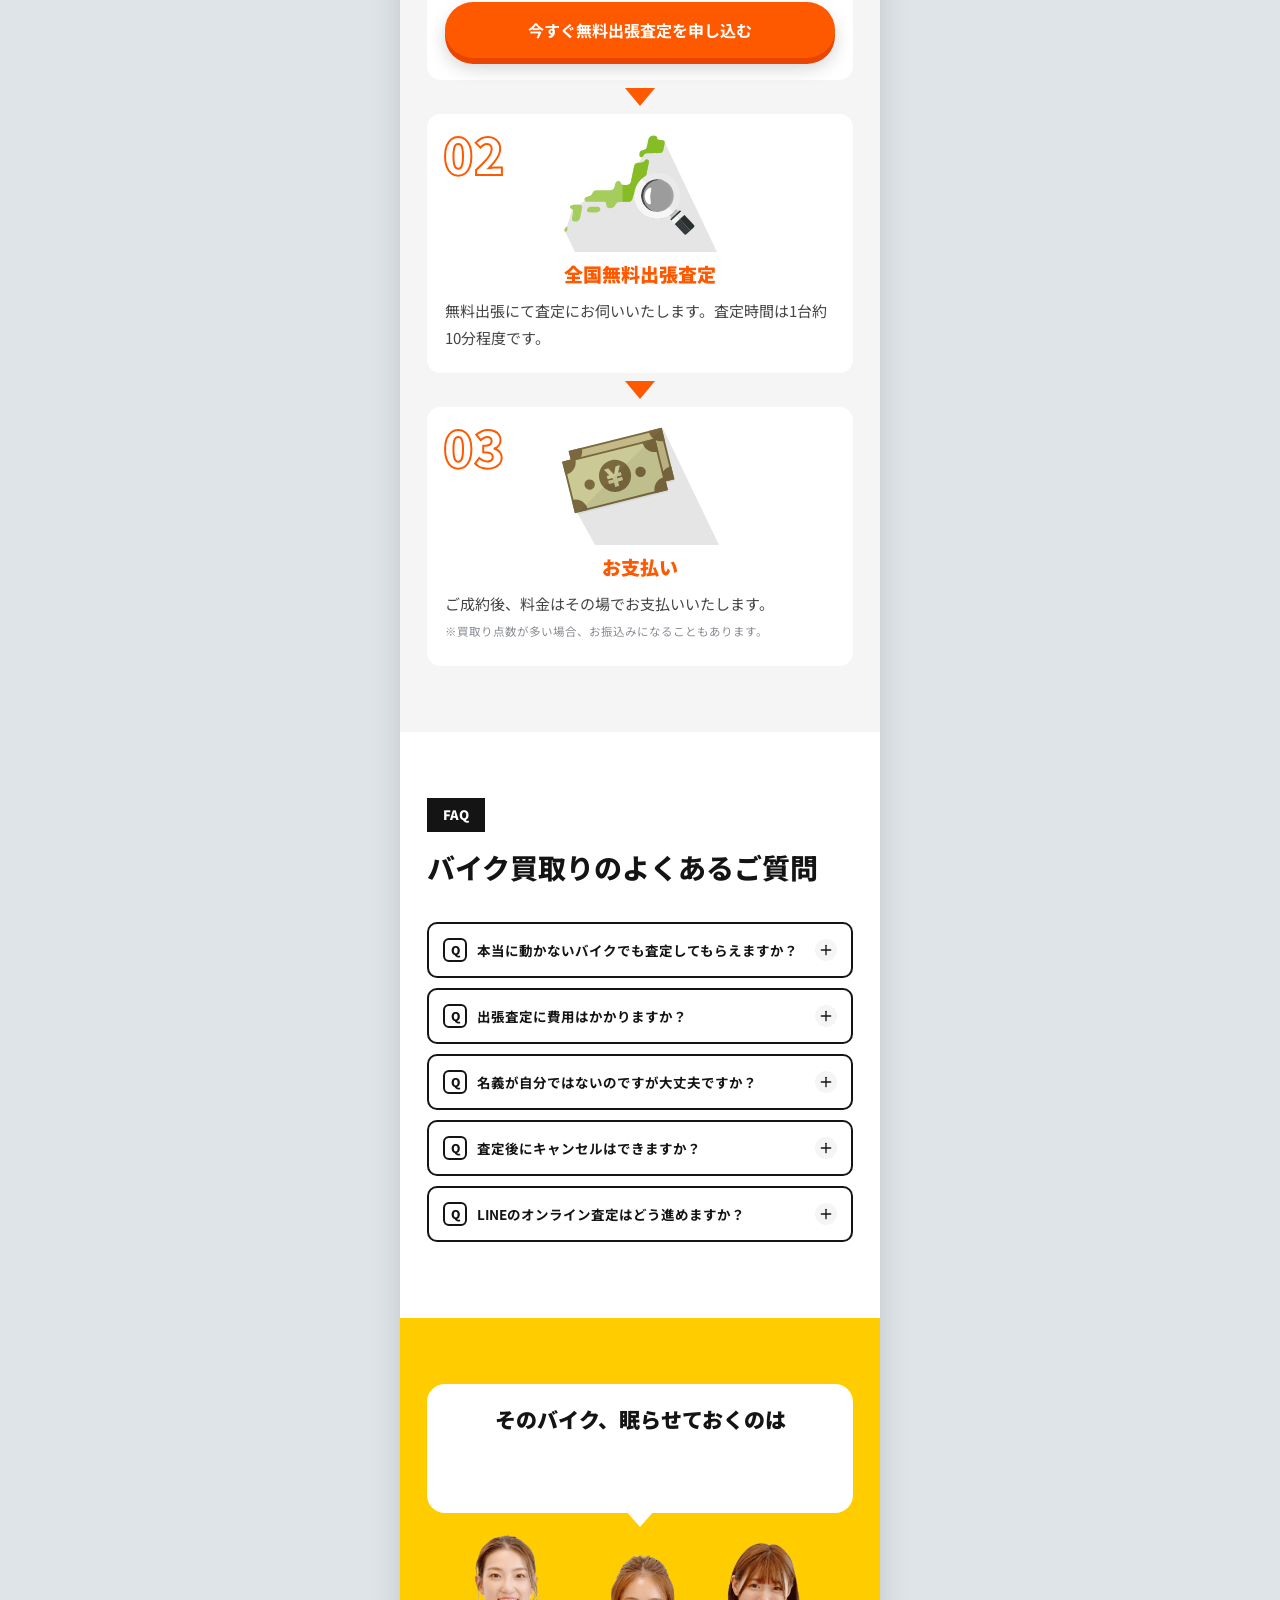
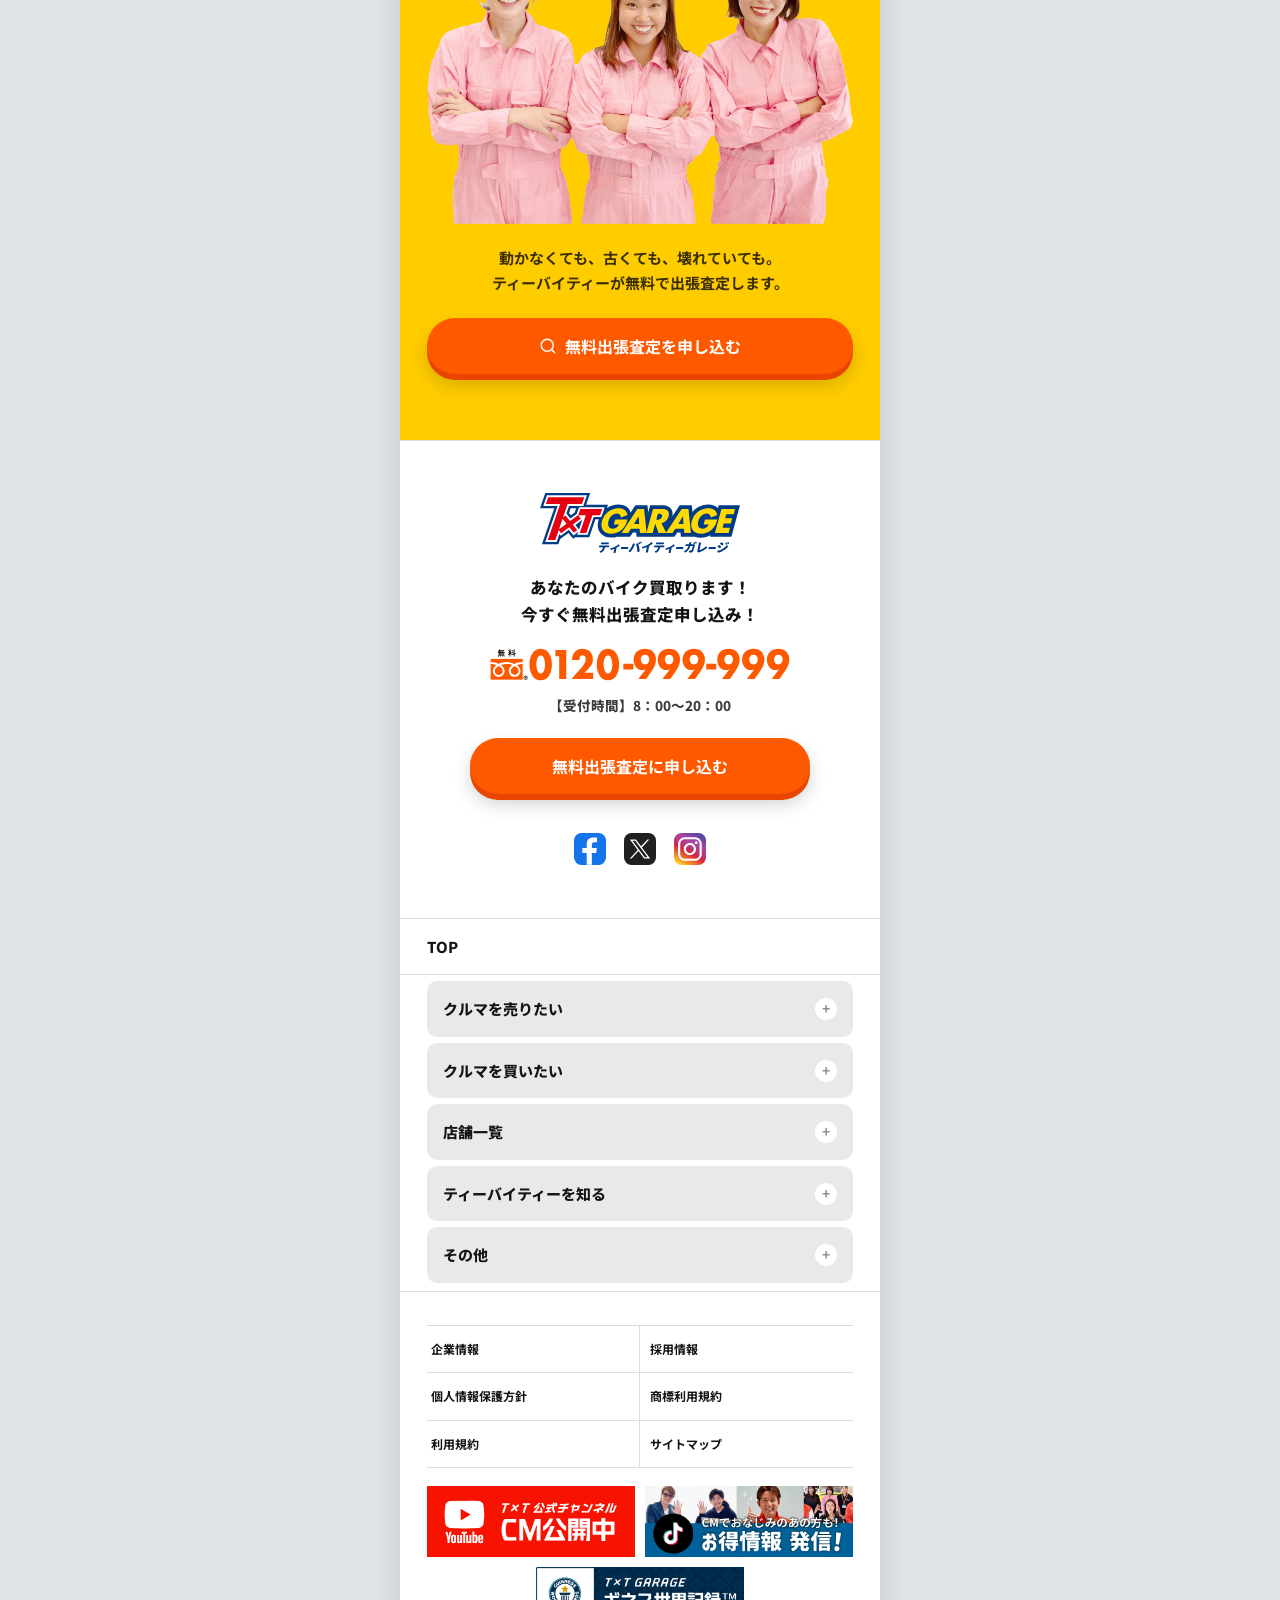
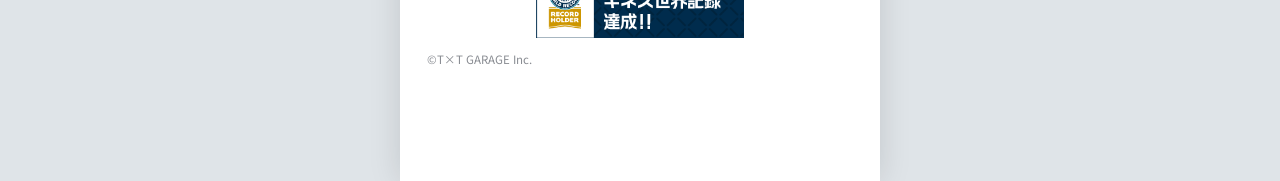
==== commit b4c9f299: "WHY T×T GARAGEセクションをVOICEの直下に移動 Co-Authored-By: Claude Sonnet 5 <noreply@anthropic.com>" ====
--- a/index.html
+++ b/index.html
@@ -370,6 +370,16 @@
     </div>
   </section>
 
+  <section class="section why">
+    <div class="wrap">
+      <div class="eyebrow">WHY T×T GARAGE</div>
+      <h2 class="why-title">ティーバイティーは、全部買取り</h2>
+      <p class="why-punch">０円査定<span class="why-punch-small">は</span>致しません！</p>
+      <p class="why-lead">事故車、過走行車、不動車<br>パーツだけでも買取るからくり<br>それなのに全国無料出張できるのは…</p>
+      <p class="why-close">経験豊富な査定士が<span class="hl-yellow">販路</span>と<span class="hl-yellow">知識</span>で<br>皆さんの<span class="hl-yellow">バイクに価値</span>を与えます。</p>
+    </div>
+  </section>
+
   <section class="comic-strip">
     <img src="img/bikeLPcomic1.png" alt="" loading="lazy">
     <img src="img/bikeLPcomic2.png" alt="" loading="lazy">
@@ -406,16 +416,6 @@
         </div>
 
       </div>
-    </div>
-  </section>
-
-  <section class="section why">
-    <div class="wrap">
-      <div class="eyebrow">WHY T×T GARAGE</div>
-      <h2 class="why-title">ティーバイティーは、全部買取り</h2>
-      <p class="why-punch">０円査定<span class="why-punch-small">は</span>致しません！</p>
-      <p class="why-lead">事故車、過走行車、不動車<br>パーツだけでも買取るからくり<br>それなのに全国無料出張できるのは…</p>
-      <p class="why-close">経験豊富な査定士が<span class="hl-yellow">販路</span>と<span class="hl-yellow">知識</span>で<br>皆さんの<span class="hl-yellow">バイクに価値</span>を与えます。</p>
     </div>
   </section>
 
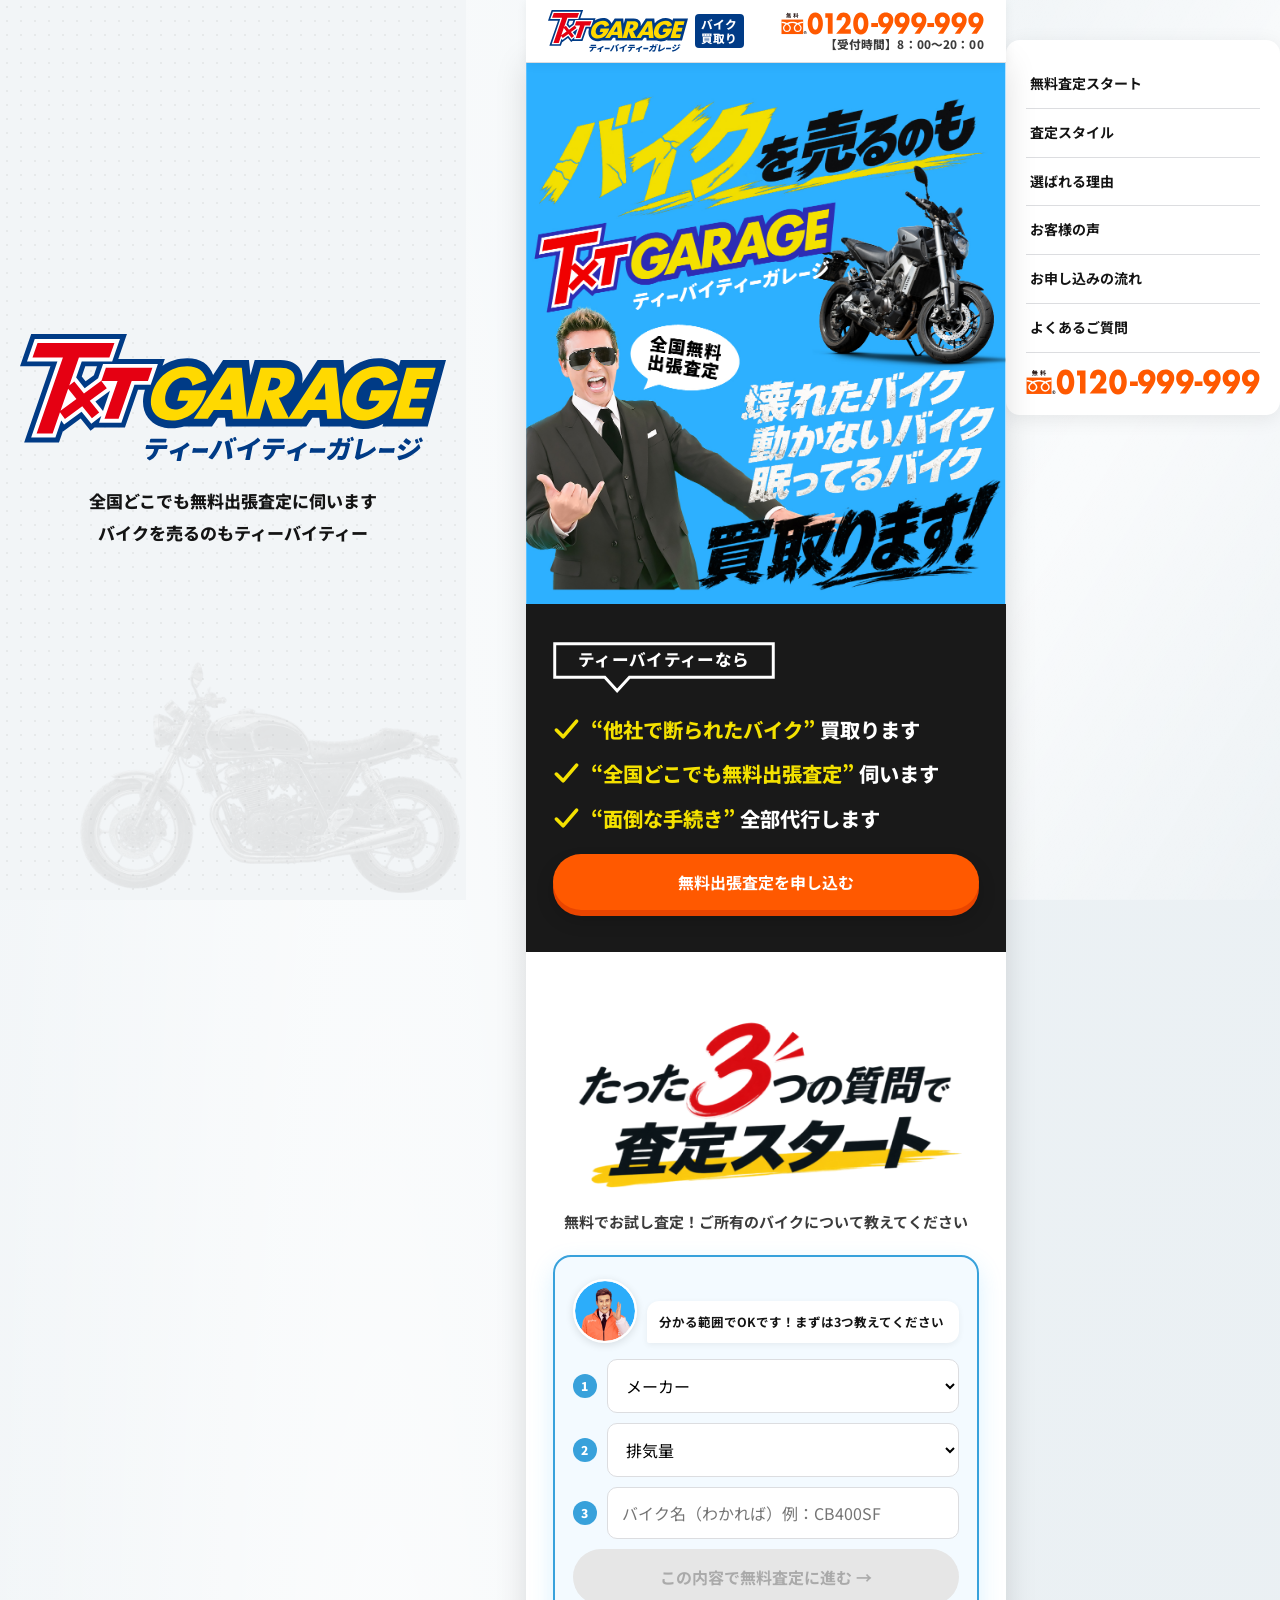
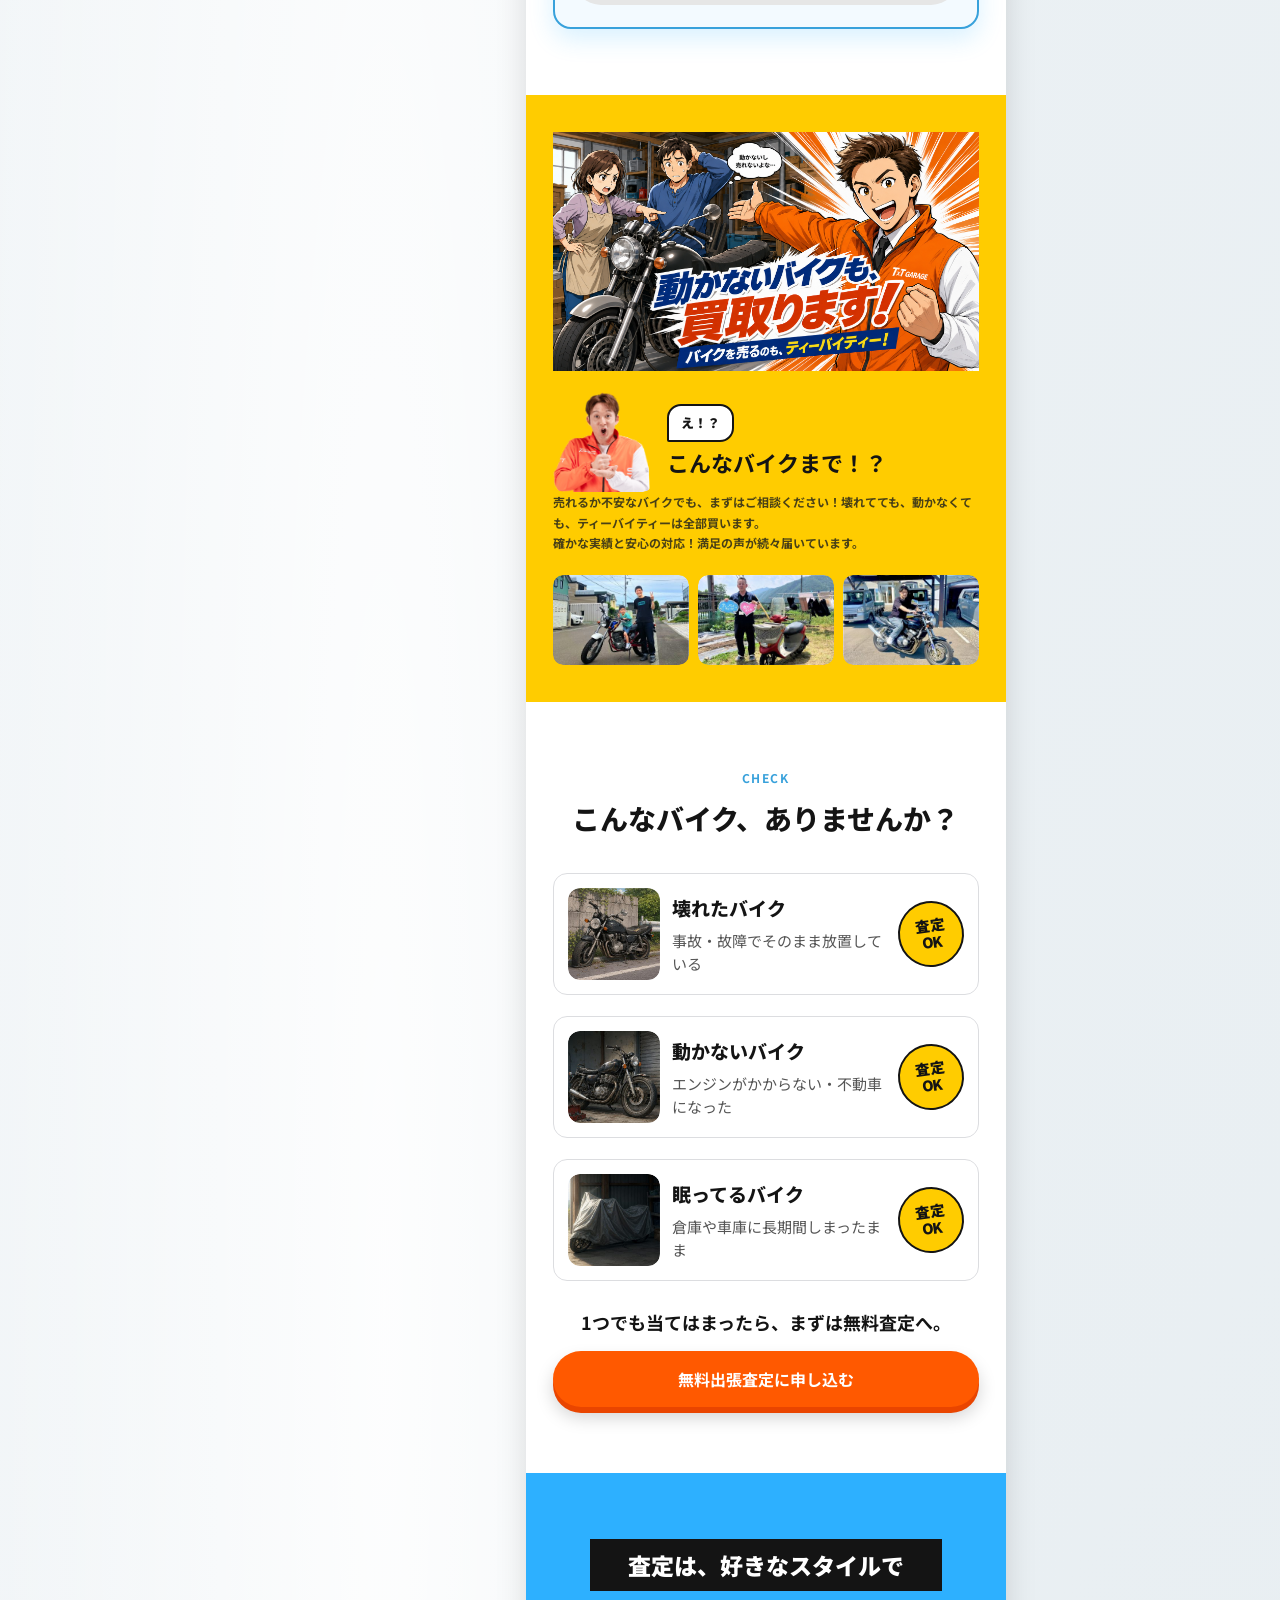
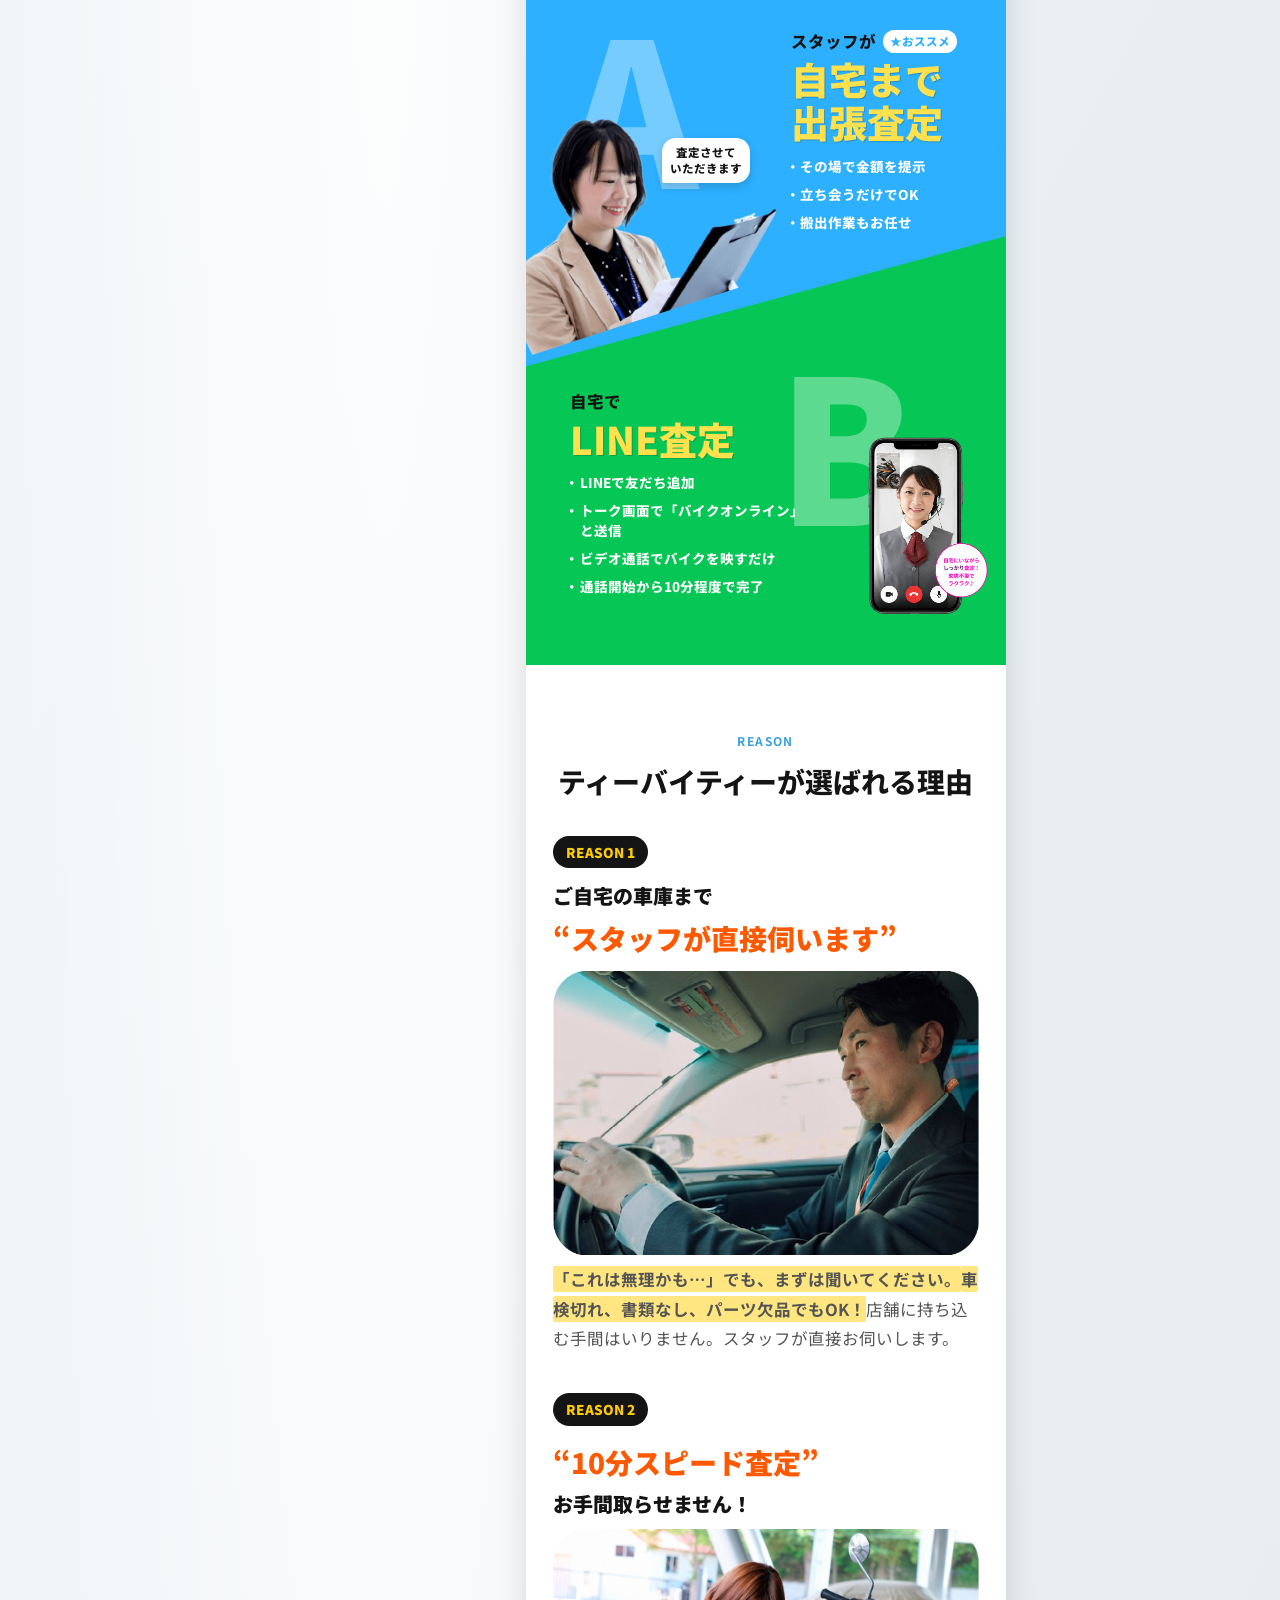
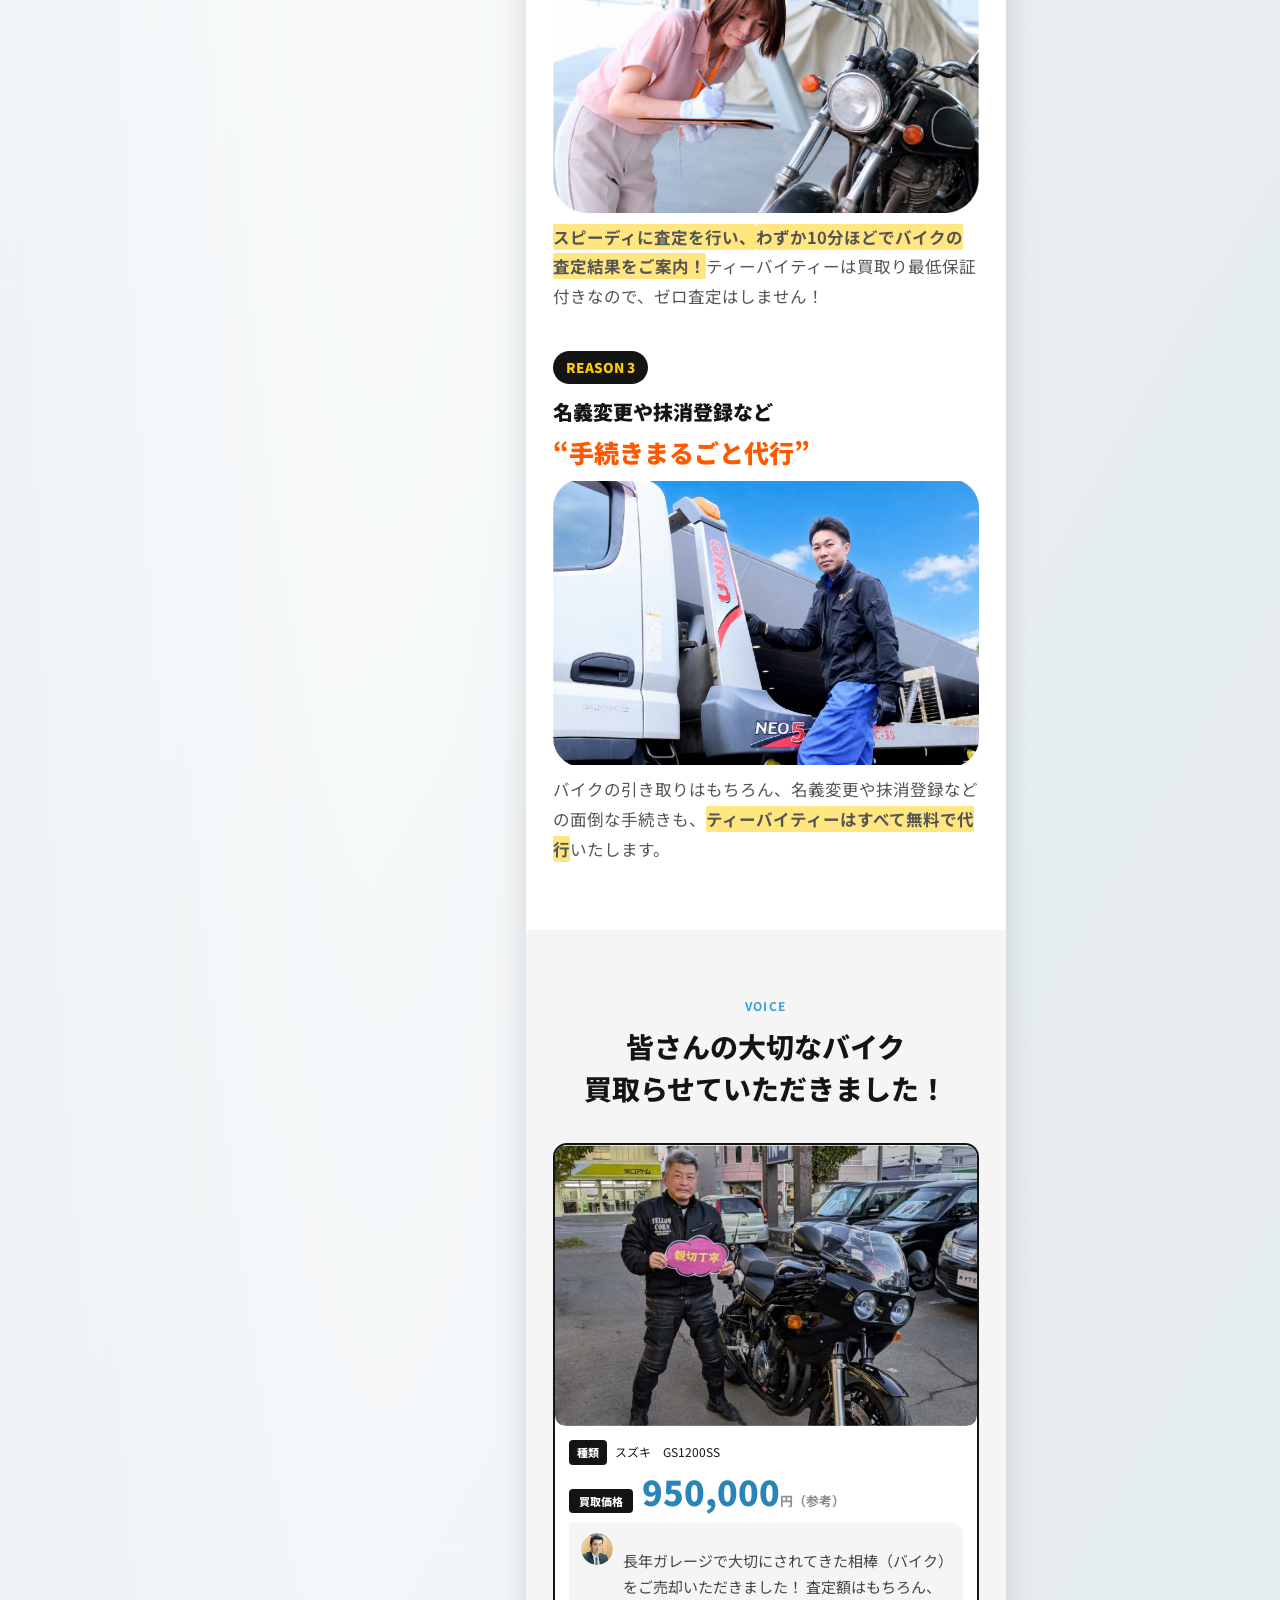
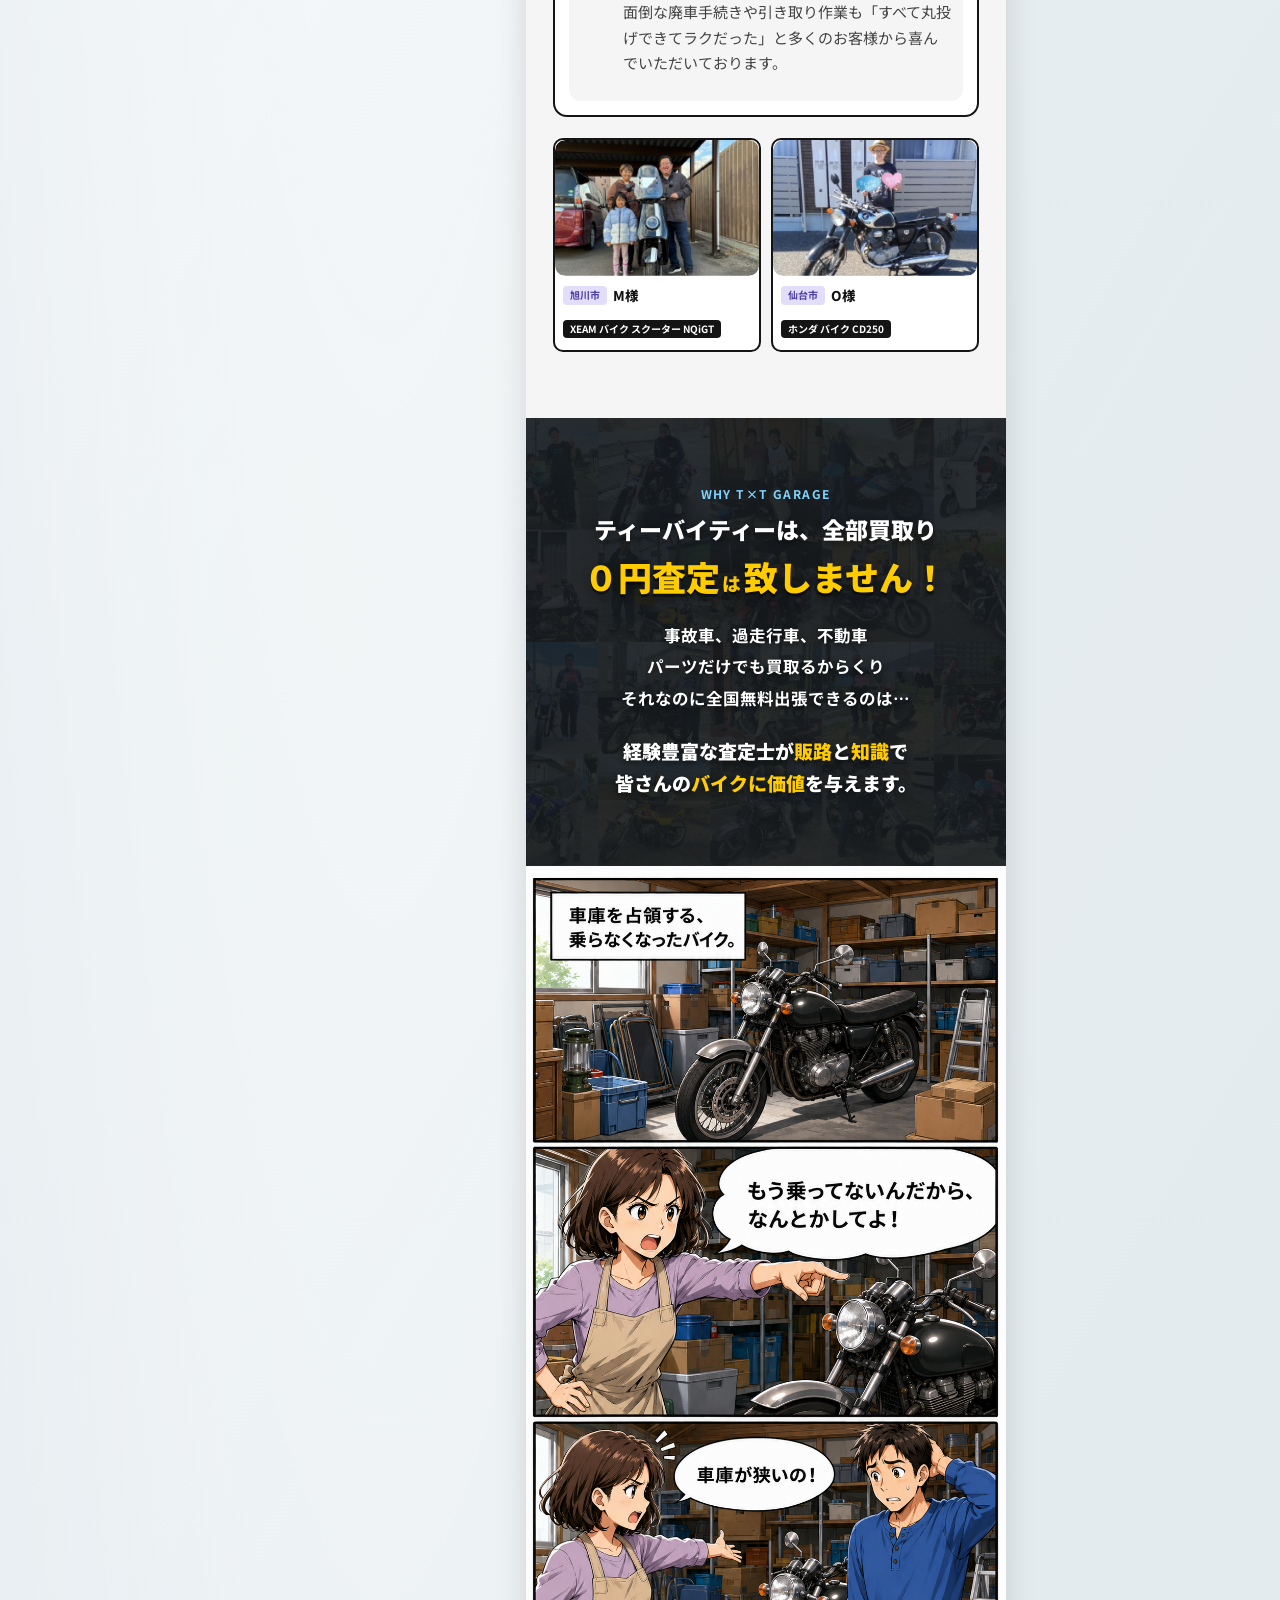
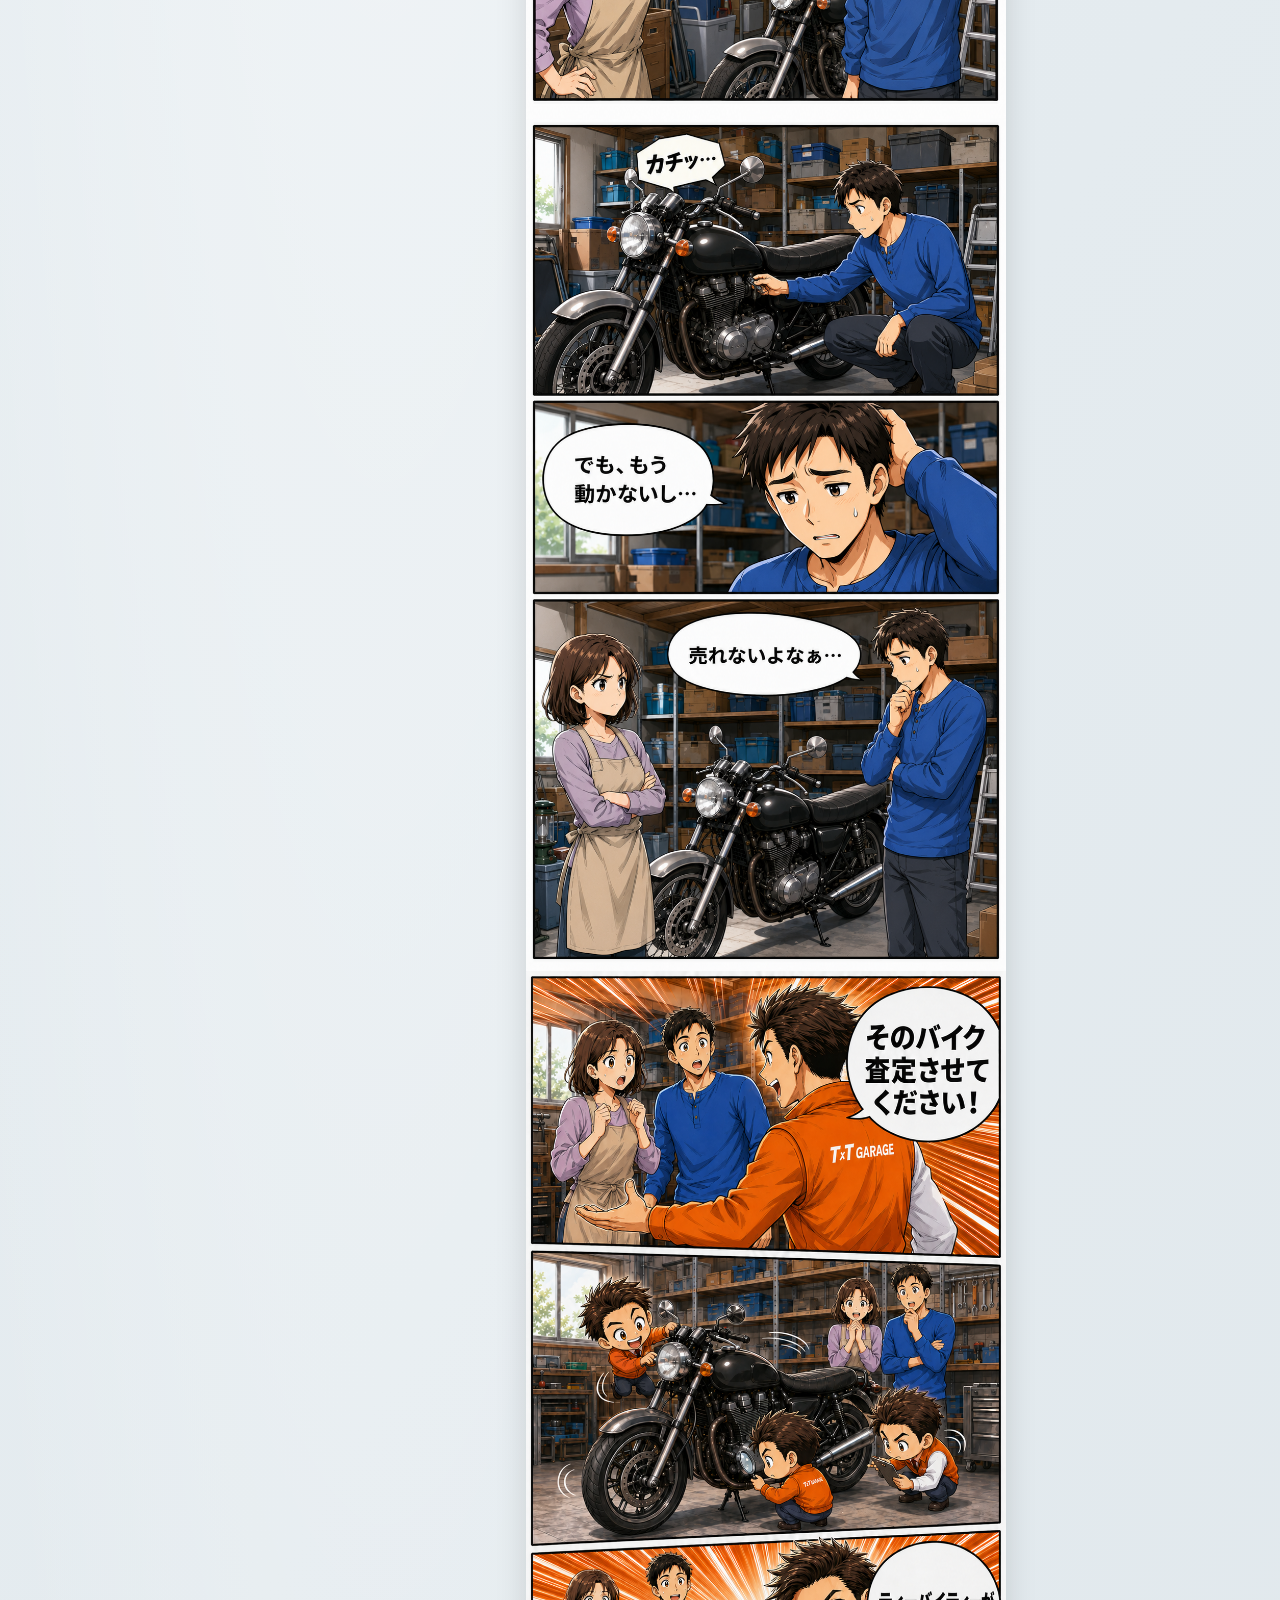
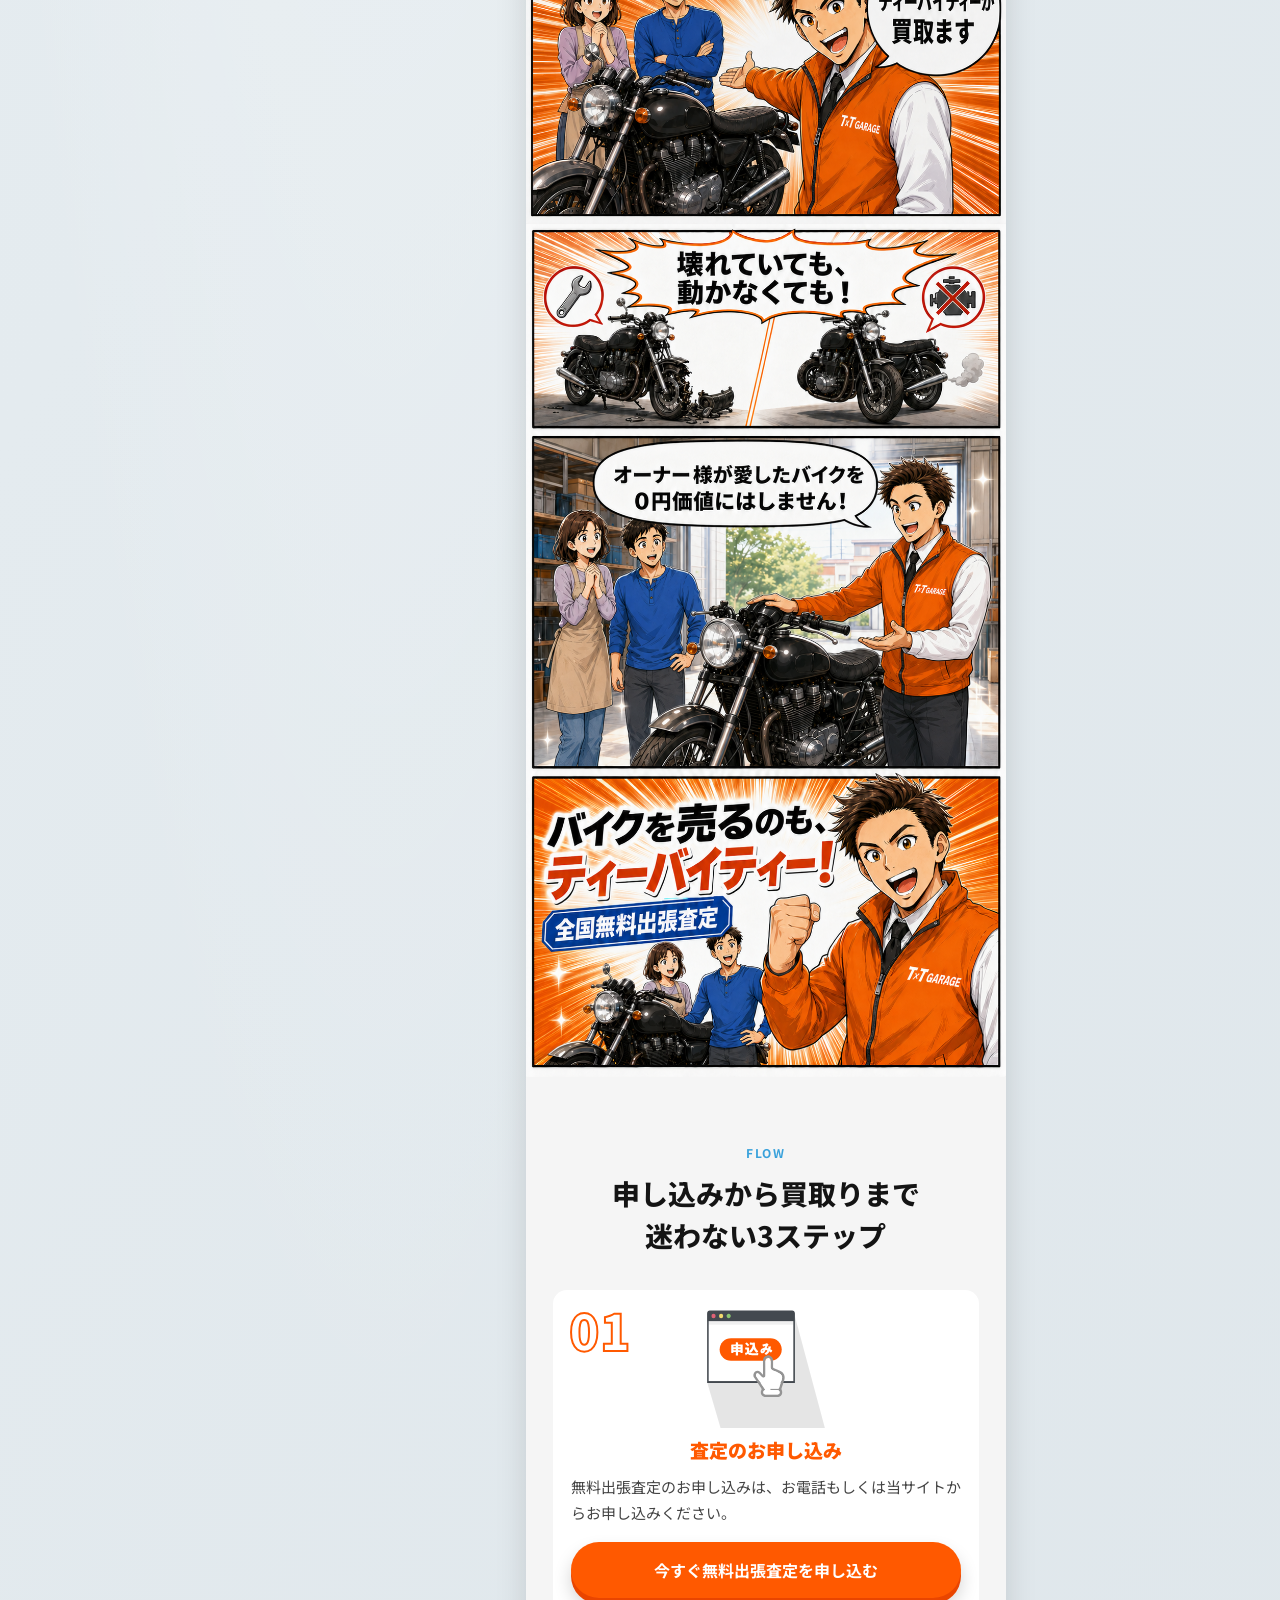
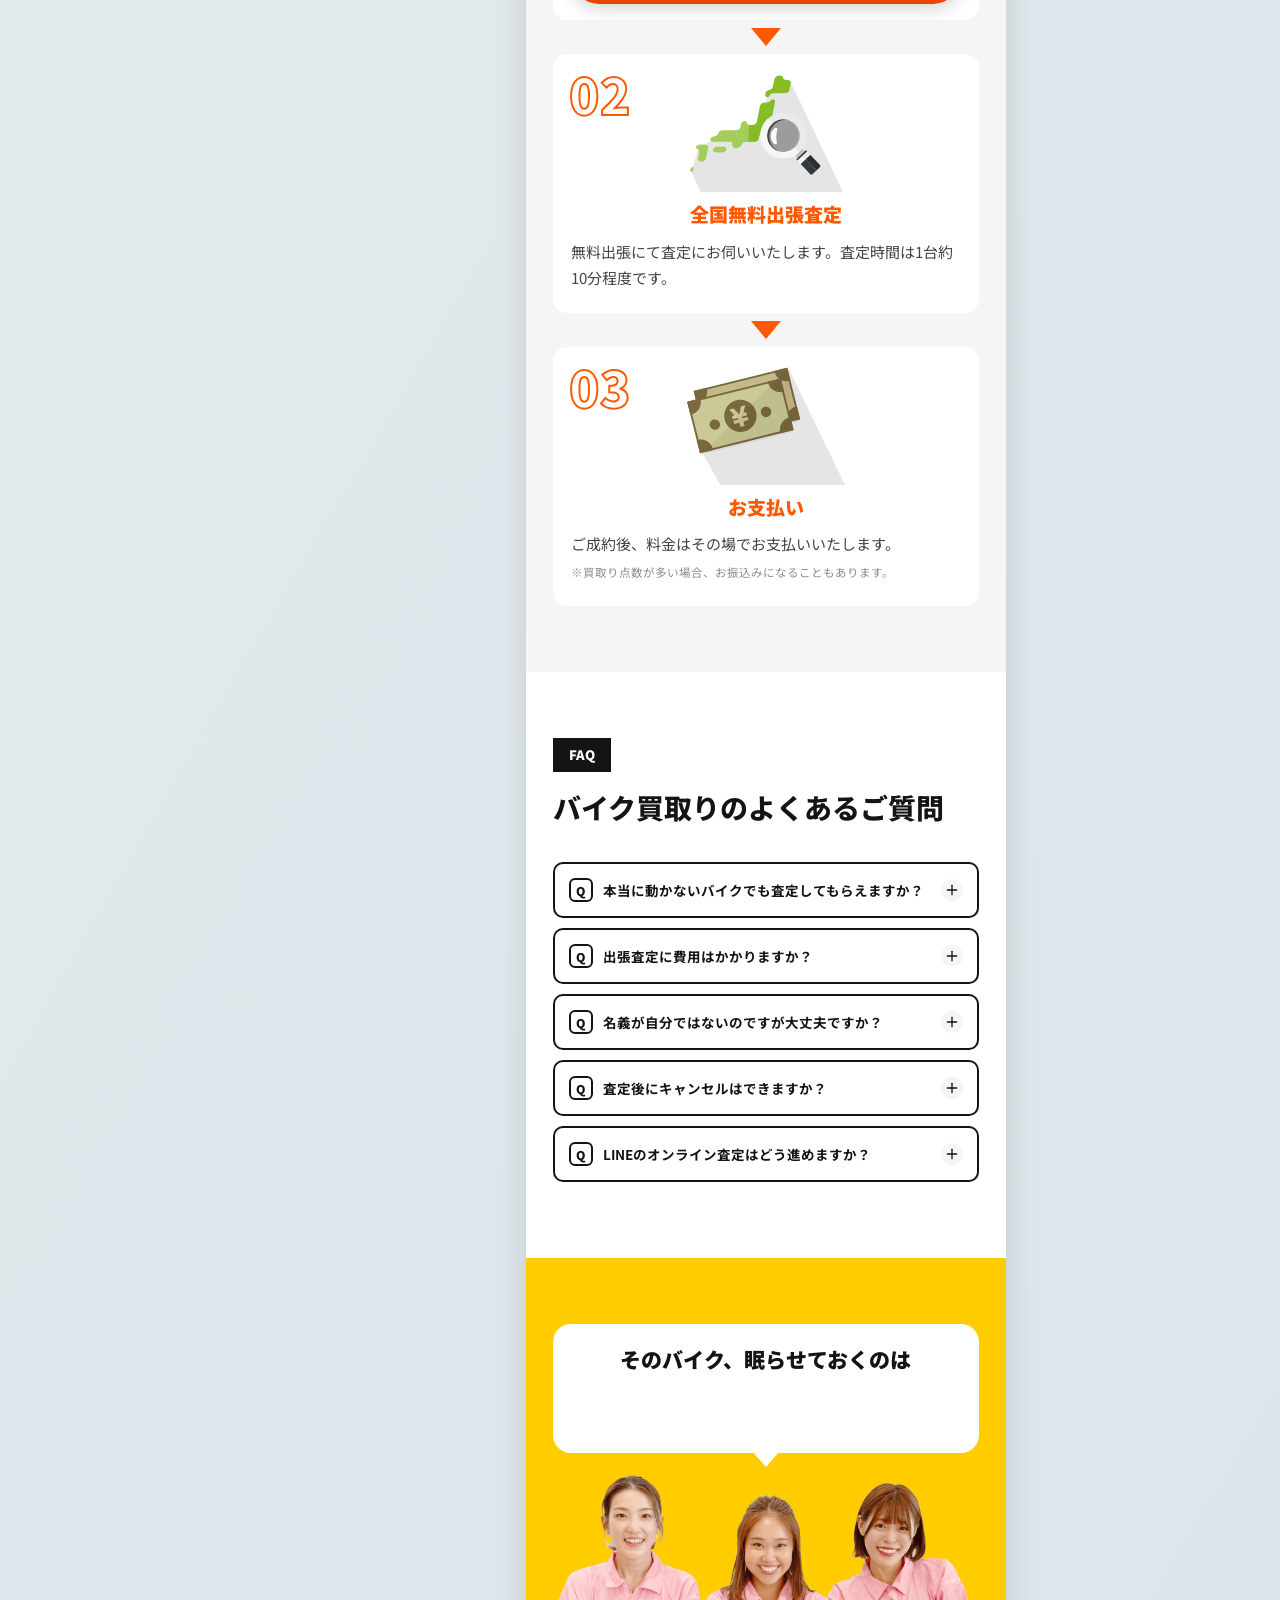
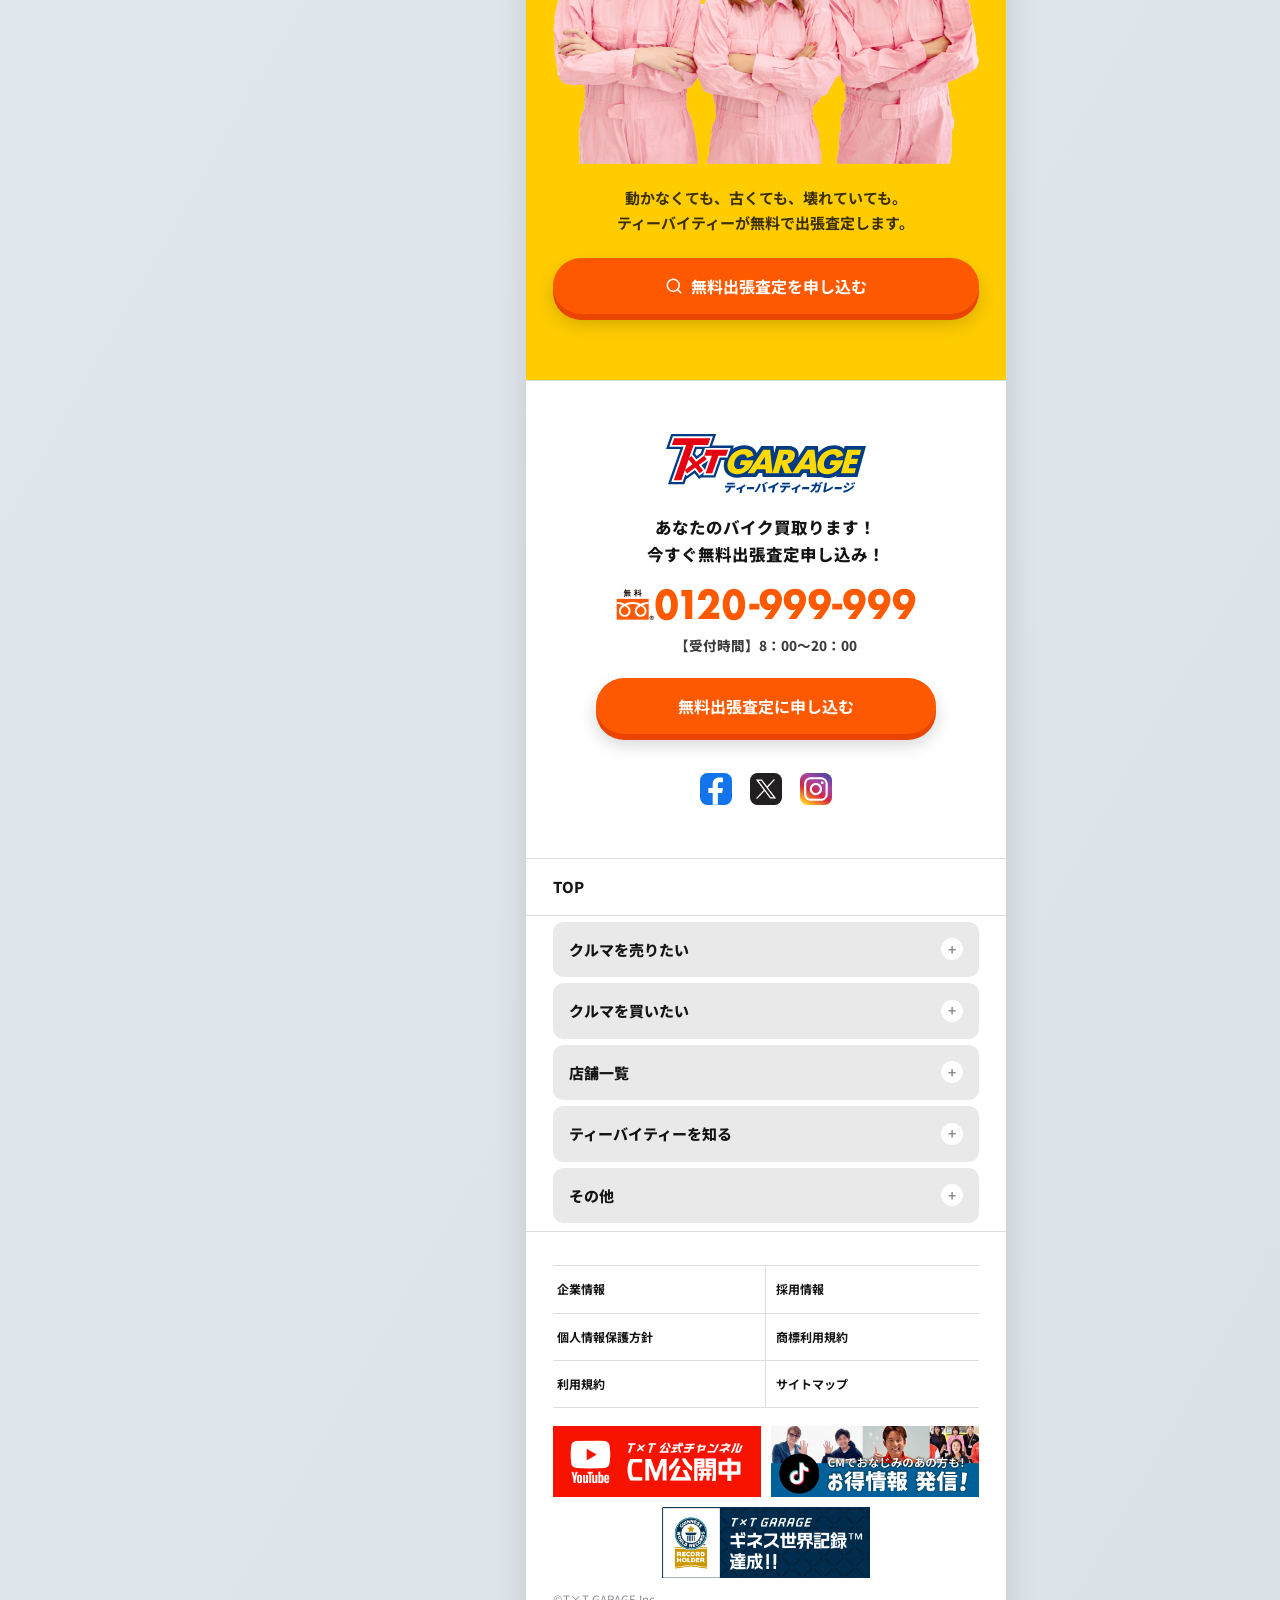
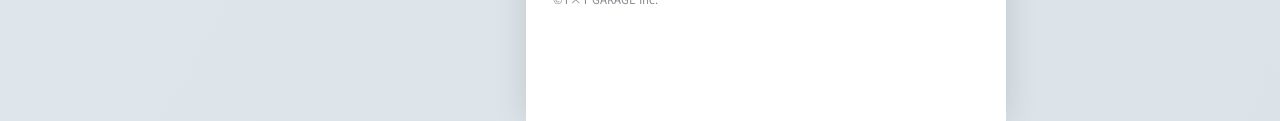
==== commit 1ae07c94: "PC用左パネルにバイクシルエット画像を追加、STYLEセクションを元のデザインに復元 Co-Authored-By: Claude Sonnet 5 <noreply@anthropic.com>" ====
--- a/index.html
+++ b/index.html
@@ -52,6 +52,16 @@
      フォームに進むとヘッダーが差し替わって見えていた。
      view-lp / view-form の外に置き、どちらの表示状態でも隠さない。 -->
 <!-- ============================================================ -->
+<!-- PCの広い画面（1100px〜）だけ、参考サイト（takaone.jp/media/）風に
+     左：大きいロゴの装飾パネル／中央：LP本体／右：目次パネル、の3カラムにする。
+     スマホでは.pc-left/.pc-rightは非表示になり、レイアウトへの影響はない。 -->
+<div class="pc-left">
+  <div class="pc-left-inner">
+    <img class="pc-left-logo" src="img/logo.svg" alt="ティーバイティーガレージ">
+    <p class="pc-left-tagline">全国どこでも無料出張査定に伺います<br>バイクを売るのもティーバイティー</p>
+  </div>
+</div>
+<div class="lp-main">
 <header class="site-header">
   <div class="header-inner">
     <a class="logo-mark" href="./" onclick="return goTop()">
@@ -130,7 +140,7 @@
   <!-- 3項目ミニ査定：ヒーローから切り離し、白背景の独立セクションに。
        枠内は水色パネルで色を持たせ、見出しはスクロールでポップイン。 -->
   <!-- ============================================================ -->
-  <section class="section quiz-section">
+  <section class="section quiz-section" id="sec-quiz">
     <div class="wrap">
       <!-- 見出しは画像2枚を同じ座標で重ねた構成。
            question_2.png ＝ 赤い「3」の部分だけ透明に抜いた本体、
@@ -245,7 +255,7 @@
   <!-- 査定は選べます：出張 or LINE。
        アセット30（ポスター風デザイン）に合わせ、白カード2枚ではなく
        水色→LINEグリーンの一続きのポスターとして構成する。 -->
-  <section class="style-poster">
+  <section class="style-poster" id="sec-style">
     <div class="wrap style-poster-head">
       <h2 class="style-poster-title">査定は、好きなスタイルで</h2>
     </div>
@@ -327,7 +337,7 @@
     </div>
   </section>
 
-  <section class="section gray">
+  <section class="section gray" id="sec-voice">
     <div class="wrap">
       <div class="eyebrow">VOICE</div>
       <h2 class="h-title">皆さんの大切なバイク<br>買取らせていただきました！</h2>
@@ -370,7 +380,7 @@
     </div>
   </section>
 
-  <section class="section why">
+  <section class="section why" id="sec-why">
     <div class="wrap">
       <div class="eyebrow">WHY T×T GARAGE</div>
       <h2 class="why-title">ティーバイティーは、全部買取り</h2>
@@ -387,7 +397,7 @@
     <img src="img/bikeLPcomic4.png" alt="" loading="lazy">
   </section>
 
-  <section class="section gray">
+  <section class="section gray" id="sec-flow">
     <div class="wrap">
       <div class="eyebrow">FLOW</div>
       <h2 class="h-title">申し込みから買取りまで<br>迷わない3ステップ</h2>
@@ -420,7 +430,7 @@
   </section>
 
 
-  <section class="section">
+  <section class="section" id="sec-faq">
     <div class="wrap">
       <div class="faq-title-bar">FAQ</div>
       <h2 class="h-title" style="text-align:left;margin-top:0;">バイク買取りのよくあるご質問</h2>
@@ -671,6 +681,23 @@
     <div class="form-nav-inner">
       <button class="btn btn-primary" id="btn-next" onclick="submitLead()">次へ →</button>
     </div>
+  </div>
+</div>
+</div><!-- /.lp-main -->
+
+<div class="pc-right">
+  <div class="pc-right-inner">
+    <nav class="pc-toc">
+      <a href="#sec-quiz">無料査定スタート</a>
+      <a href="#sec-style">査定スタイル</a>
+      <a href="#sec-why">選ばれる理由</a>
+      <a href="#sec-voice">お客様の声</a>
+      <a href="#sec-flow">お申し込みの流れ</a>
+      <a href="#sec-faq">よくあるご質問</a>
+    </nav>
+    <a class="pc-right-cta" href="tel:0120999999">
+      <img src="img/tel.svg" alt="フリーダイヤル 0120-999-999">
+    </a>
   </div>
 </div>
 
--- a/css/style.css
+++ b/css/style.css
@@ -81,8 +81,86 @@
      ページ全体を480pxで止めて中央に寄せる。
      これで「480pxより広い場合」を考える必要がなくなり、
      レイアウトの検討範囲が 0〜480px の一次元に収まる。 */
-  body{background:#dfe4e8;}
+  body{
+    position:relative;overflow-x:clip;
+    background:
+      radial-gradient(ellipse at 30% 20%, rgba(255,255,255,.9), transparent 50%),
+      linear-gradient(120deg, #eef3f6 0%, #e4ebef 60%, #dbe3e8 100%);
+  }
+
+  /* PC（1100px〜）だけ：左＝大きいロゴの装飾パネル／中央＝LP本体／右＝目次パネル、の3カラム。
+     スマホでは.pc-left/.pc-rightを非表示にし、レイアウトはこれまで通り1カラムのまま。 */
+  .pc-left, .pc-right{display:none;}
+  @media (min-width:1100px){
+    /* ロゴを優先して左パネルを広めにするため、LPは画面の真ん中から
+       少し右にズレる。固定ボタン(.float-cta)はビューポート中央基準の
+       ままなので、この構成では両者が完全には揃わない点は承知の上。 */
+    body{display:flex;justify-content:center;align-items:flex-start;min-height:100vh;}
+
+    .pc-left{
+      display:flex;align-items:center;justify-content:center;
+      flex:1 1 auto;min-width:260px;
+      position:sticky;top:0;height:100vh;box-sizing:border-box;
+      overflow:hidden;
+      background-color:#f2f5f7;
+      /* うっすらした粒状のテクスチャだけ重ねる */
+      background-image:radial-gradient(rgba(0,0,0,.05) 1px, transparent 1.4px);
+      background-size:14px 14px;
+    }
+    /* バイクのシルエット画像を右下に大きく薄く敷く。
+       img/bike-silhouette.png を置くと自動で表示される
+       （透過PNG推奨。ファイルが無ければ何も表示されないだけで崩れない）。 */
+    .pc-left::before{
+      content:"";position:absolute;inset:0;z-index:0;
+      background-image:url(../img/bike-silhouette.png);
+      background-size:90% auto;
+      background-position:right bottom;
+      background-repeat:no-repeat;
+      opacity:.3;
+    }
+    .pc-left-inner{position:relative;z-index:1;}
+    .pc-left-inner{width:100%;text-align:center;padding:20px;box-sizing:border-box;}
+    .pc-left-logo{display:block;width:min(34vw, 700px);height:auto;margin:0 auto 24px;}
+    .pc-left-tagline{font-size:17px;font-weight:800;color:var(--black);line-height:1.9;}
+
+    .lp-main{flex:none;margin-left:60px;}
+
+    .pc-right{
+      display:block;flex:1 1 auto;min-width:260px;
+      position:sticky;top:0;height:100vh;box-sizing:border-box;
+    }
+    .pc-right-inner{
+      max-width:280px;margin:40px auto 0;
+      background:#fff;border-radius:var(--radius);
+      box-shadow:0 4px 20px rgba(0,0,0,.08);
+      padding:20px;
+    }
+    .pc-toc{display:flex;flex-direction:column;}
+    .pc-toc a{
+      display:block;padding:12px 4px;font-weight:700;font-size:14px;
+      color:var(--black);text-decoration:none;
+      border-bottom:1px solid var(--gray-300);
+    }
+    .pc-toc a:hover{color:var(--blue);}
+    .pc-right-cta{display:block;margin-top:16px;}
+    .pc-right-cta img{display:block;width:100%;height:auto;}
+
+    /* LPが画面中央からズレているため、ビューポート中央基準の固定ボタンとは
+       位置が合わない。固定ボタン自体のCSSは変えず、PC幅でだけ非表示にする。
+       ※このメディアクエリはファイル前方にあり、後方の無条件の
+         .float-cta 定義に上書きされてしまうため !important で確実に効かせる。 */
+    .float-cta{display:none !important;}
+  }
+  /* PCの広い画面で左右に見える斜めの光の帯（takaone.jp風の演出） */
+  body::before{
+    content:"";
+    position:fixed;z-index:0;pointer-events:none;
+    width:70%;height:100%;top:0;right:-20%;
+    background:linear-gradient(110deg, transparent, rgba(255,255,255,.7), transparent);
+    transform:skewX(-15deg);
+  }
   #view-lp, #view-form{
+    position:relative;z-index:1;
     max-width:var(--maxw);
     margin:0 auto;
     background:var(--white);
@@ -682,7 +760,8 @@
   }
   /* 「０円査定致しません！」＝この節の主役。画面に入るとバンと出る */
   .why-punch{
-    font-size:clamp(25px, 7.9vw, 40px);
+    font-size:clamp(25px, 7.9vw, 34px);
+    white-space:nowrap;
     font-weight:900;color:var(--accent);
     margin:0 0 var(--gap-card);line-height:1.3;
     text-shadow:0 3px 0 rgba(0,0,0,.45), 0 6px 18px rgba(0,0,0,.5);
@@ -1165,6 +1244,7 @@
   ========================================================= */
   /* LPの #view-lp と同じ枠。480pxで止めて中央に寄せる */
   .page{
+    position:relative;z-index:1;
     max-width:var(--maxw);
     margin:0 auto;
     background:var(--white);
